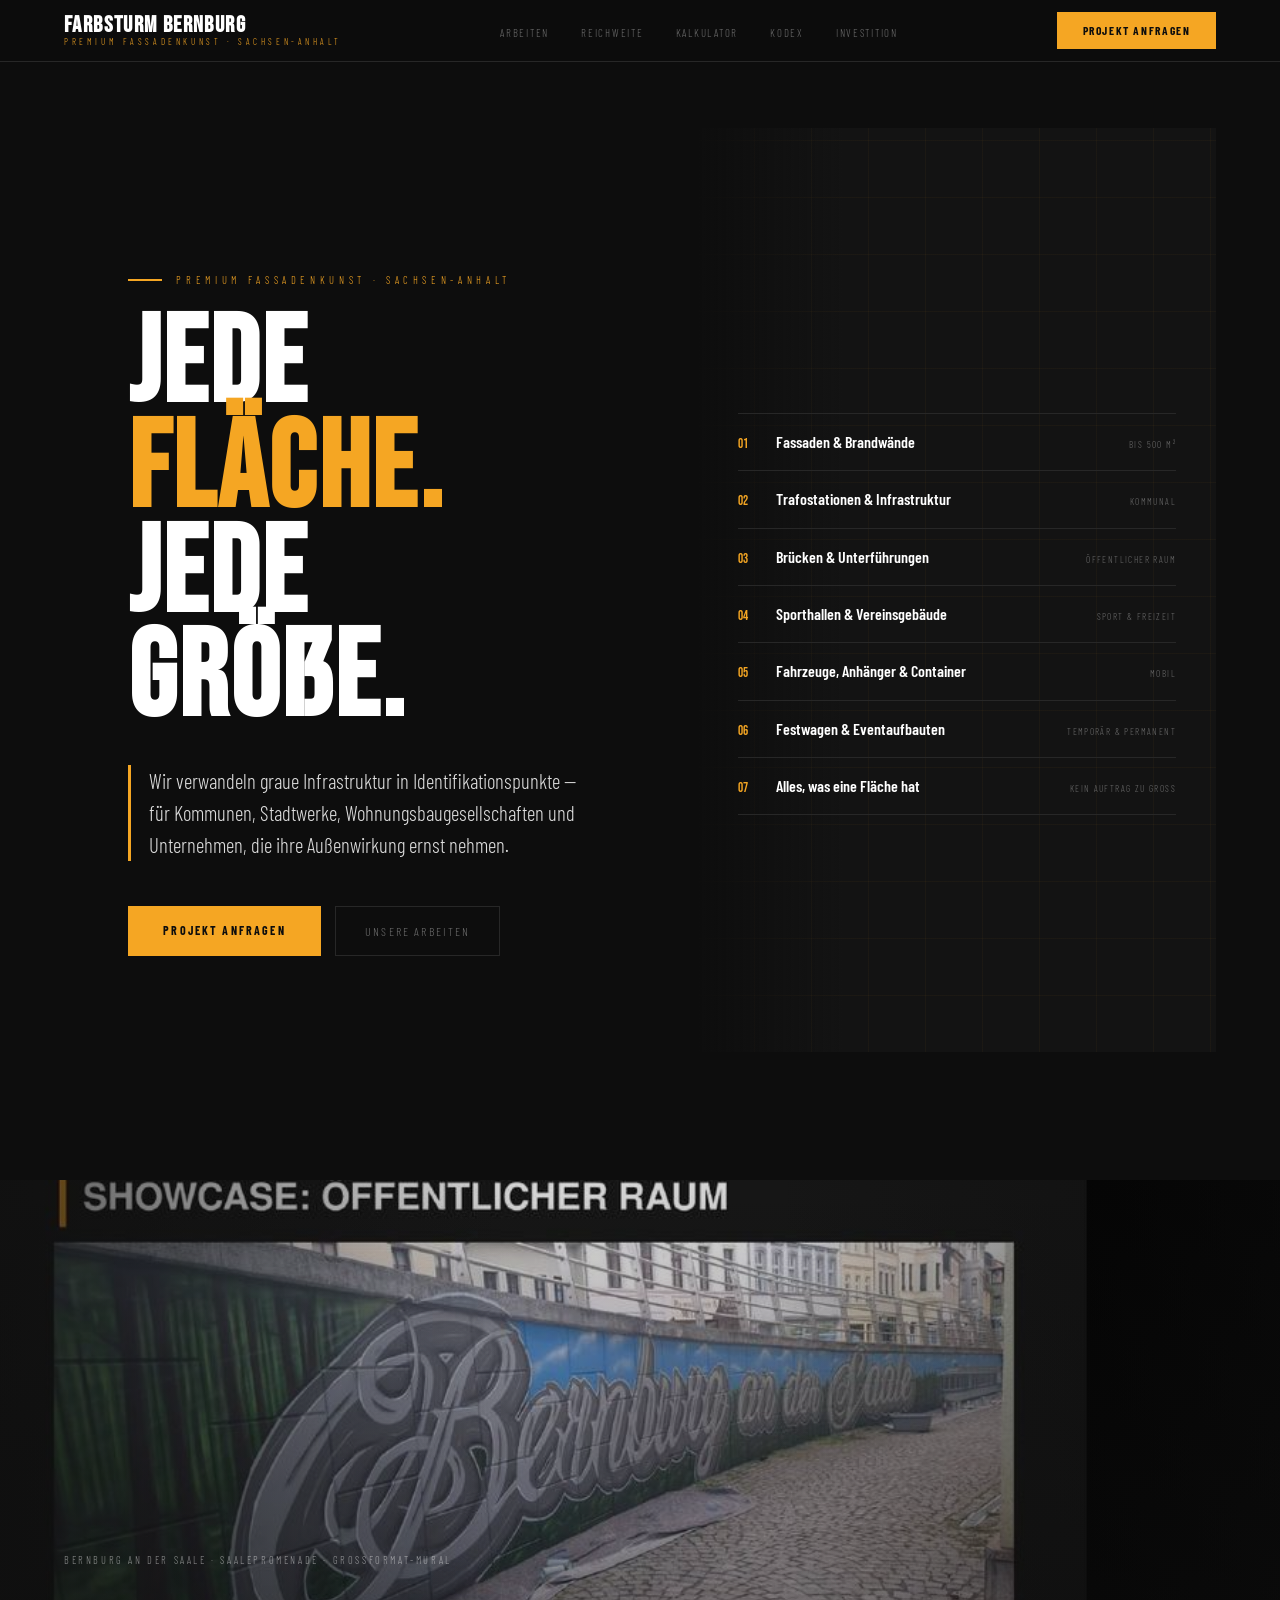
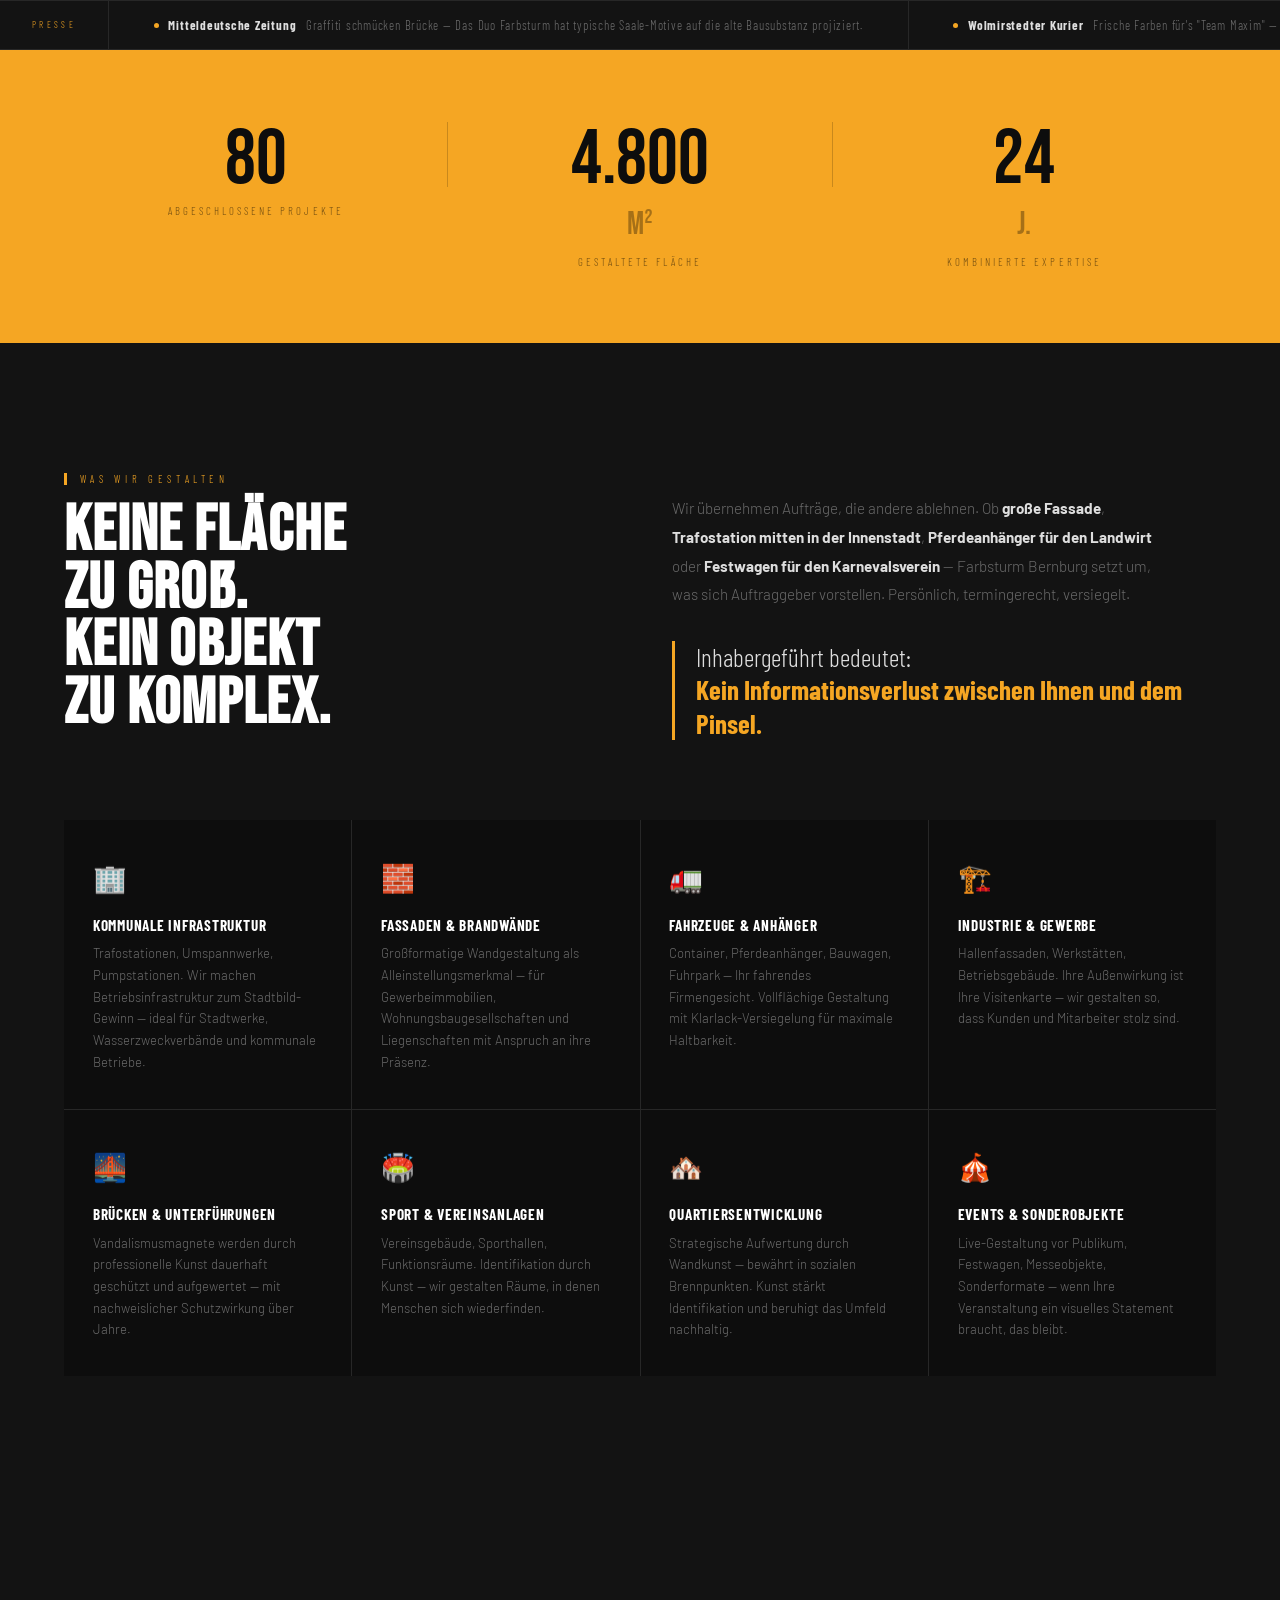
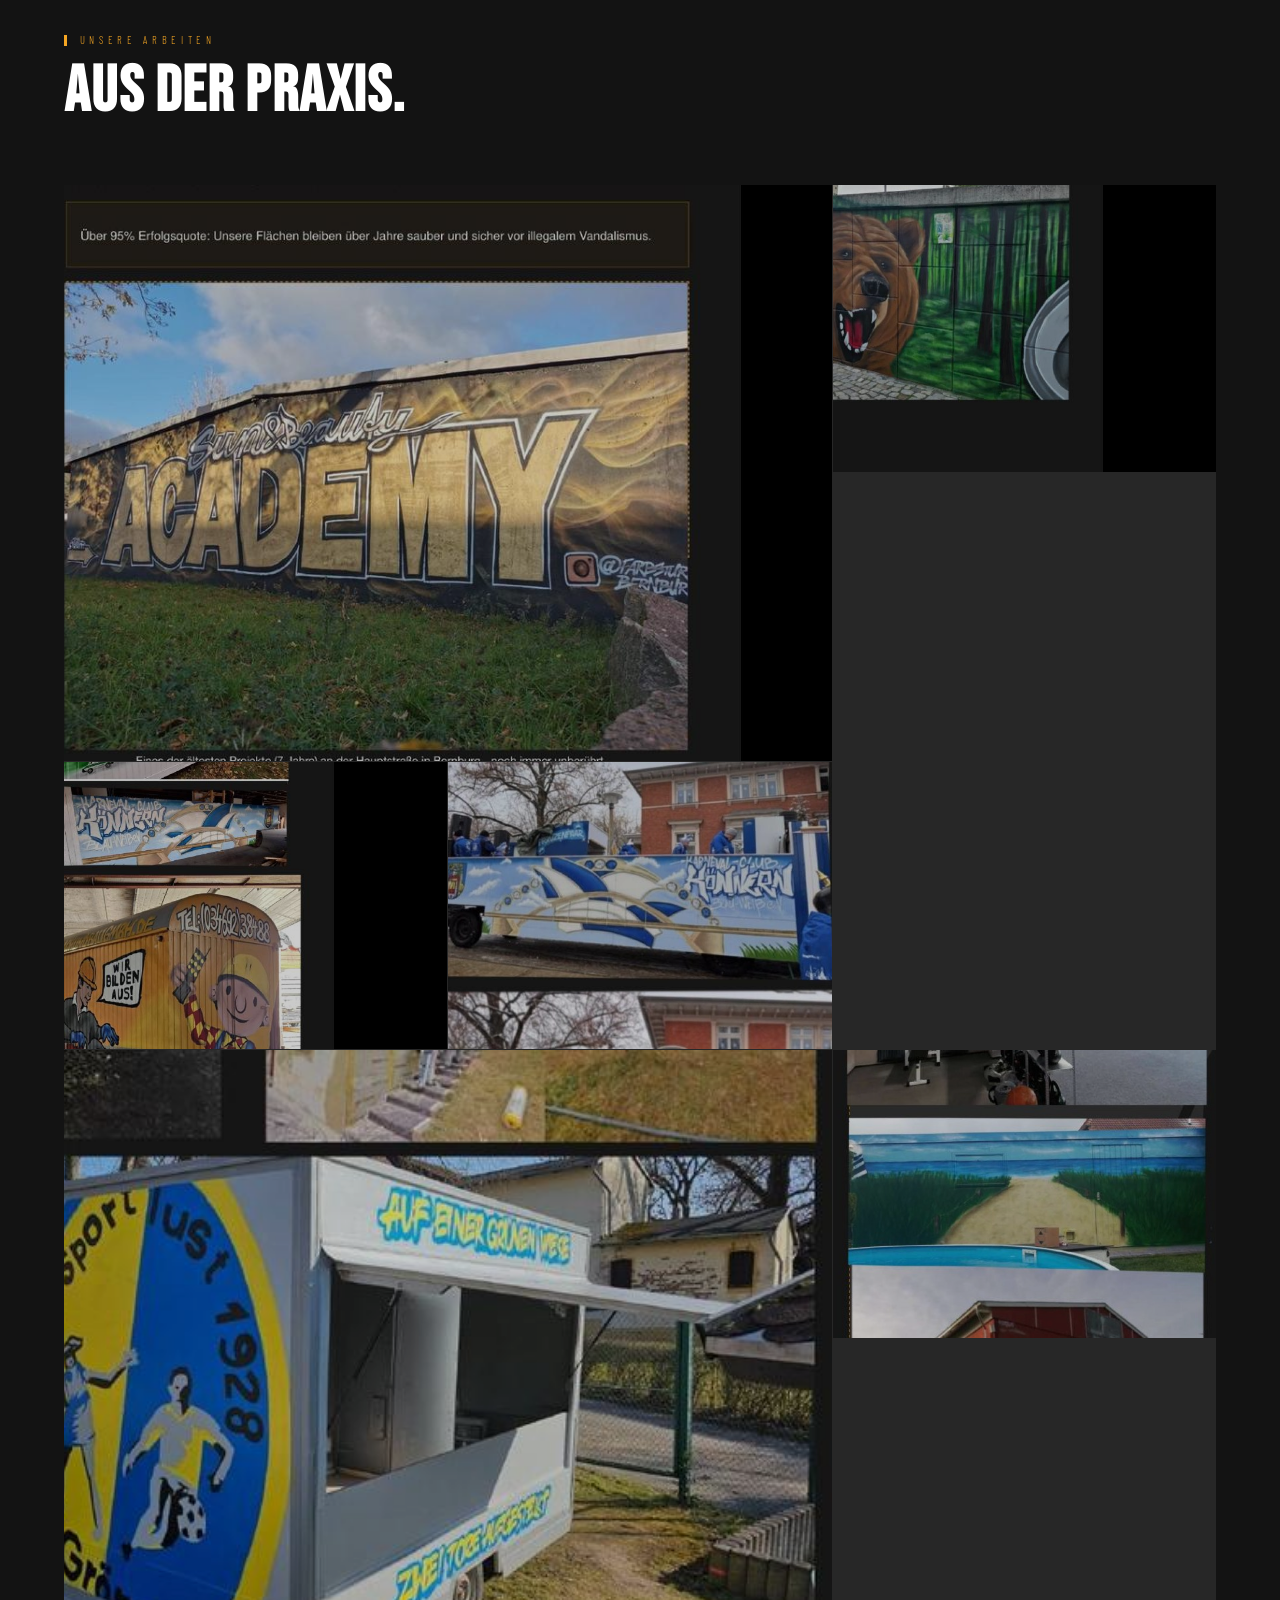
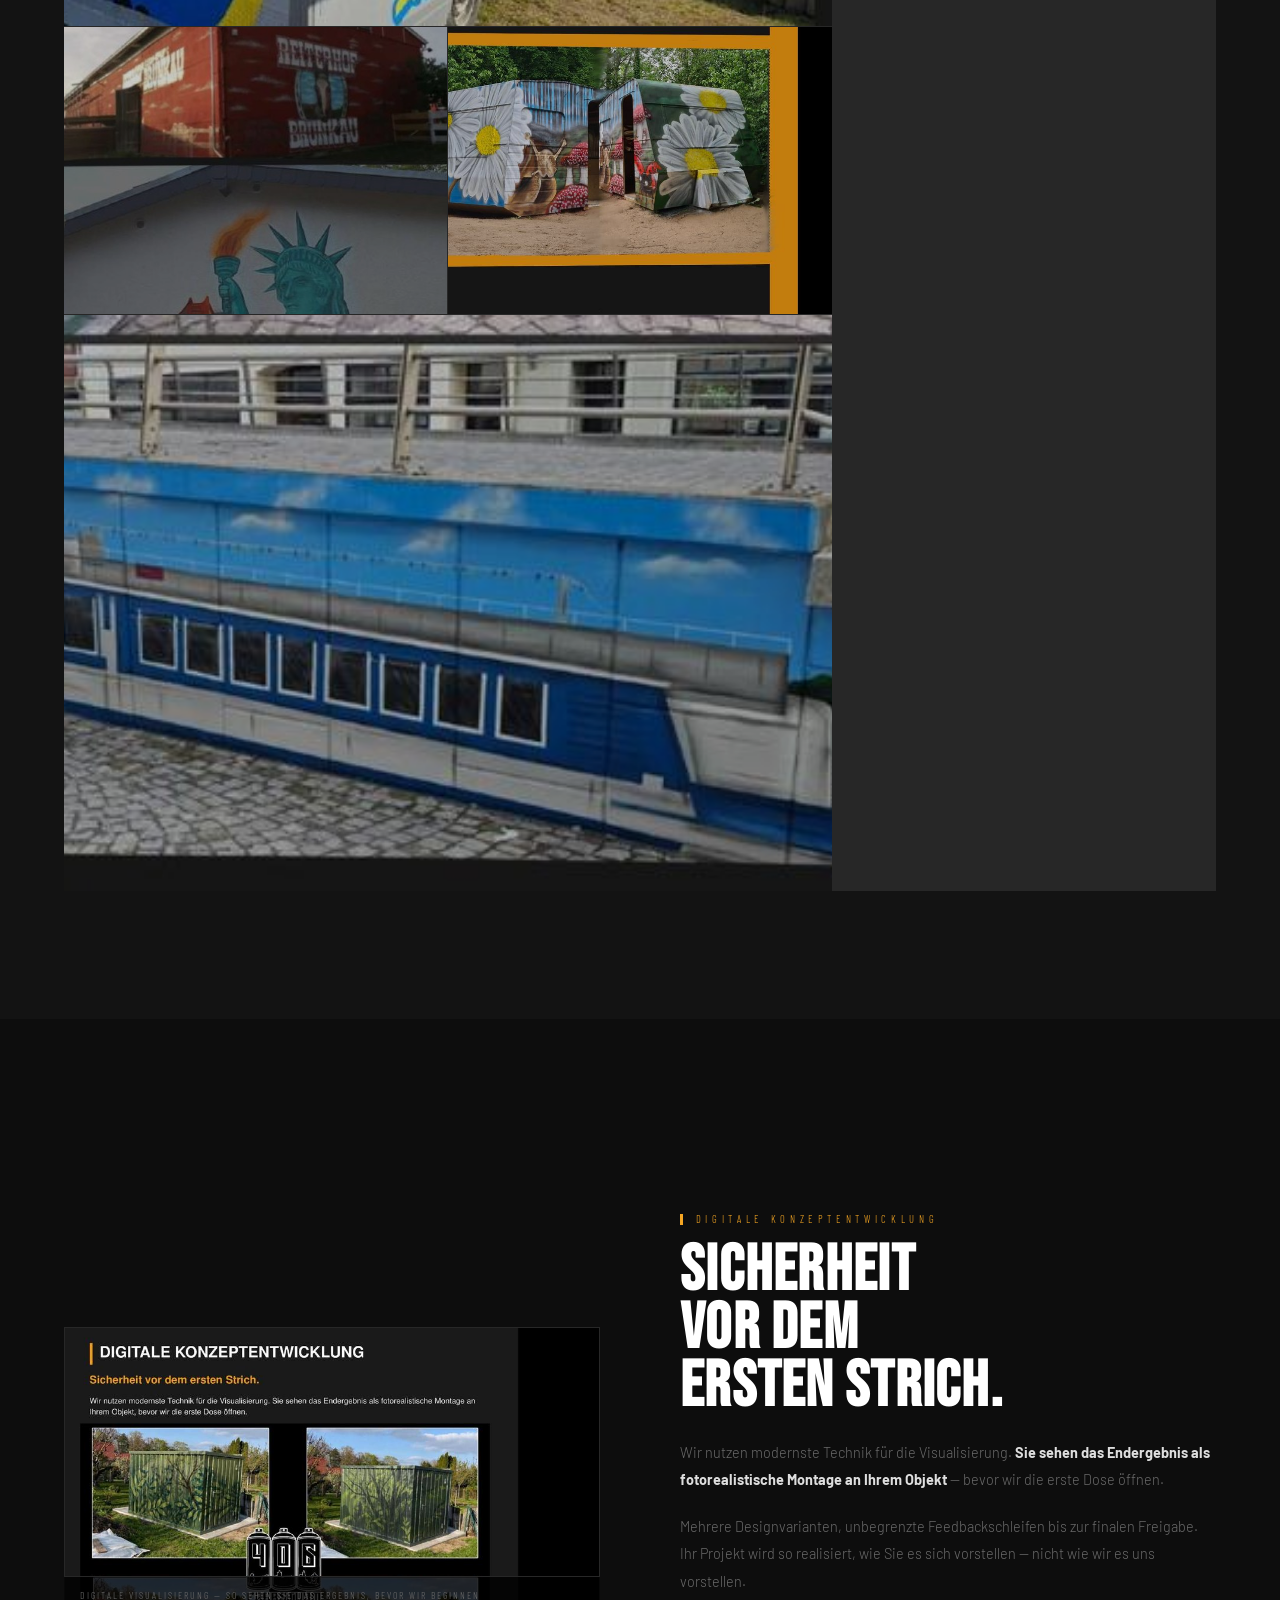
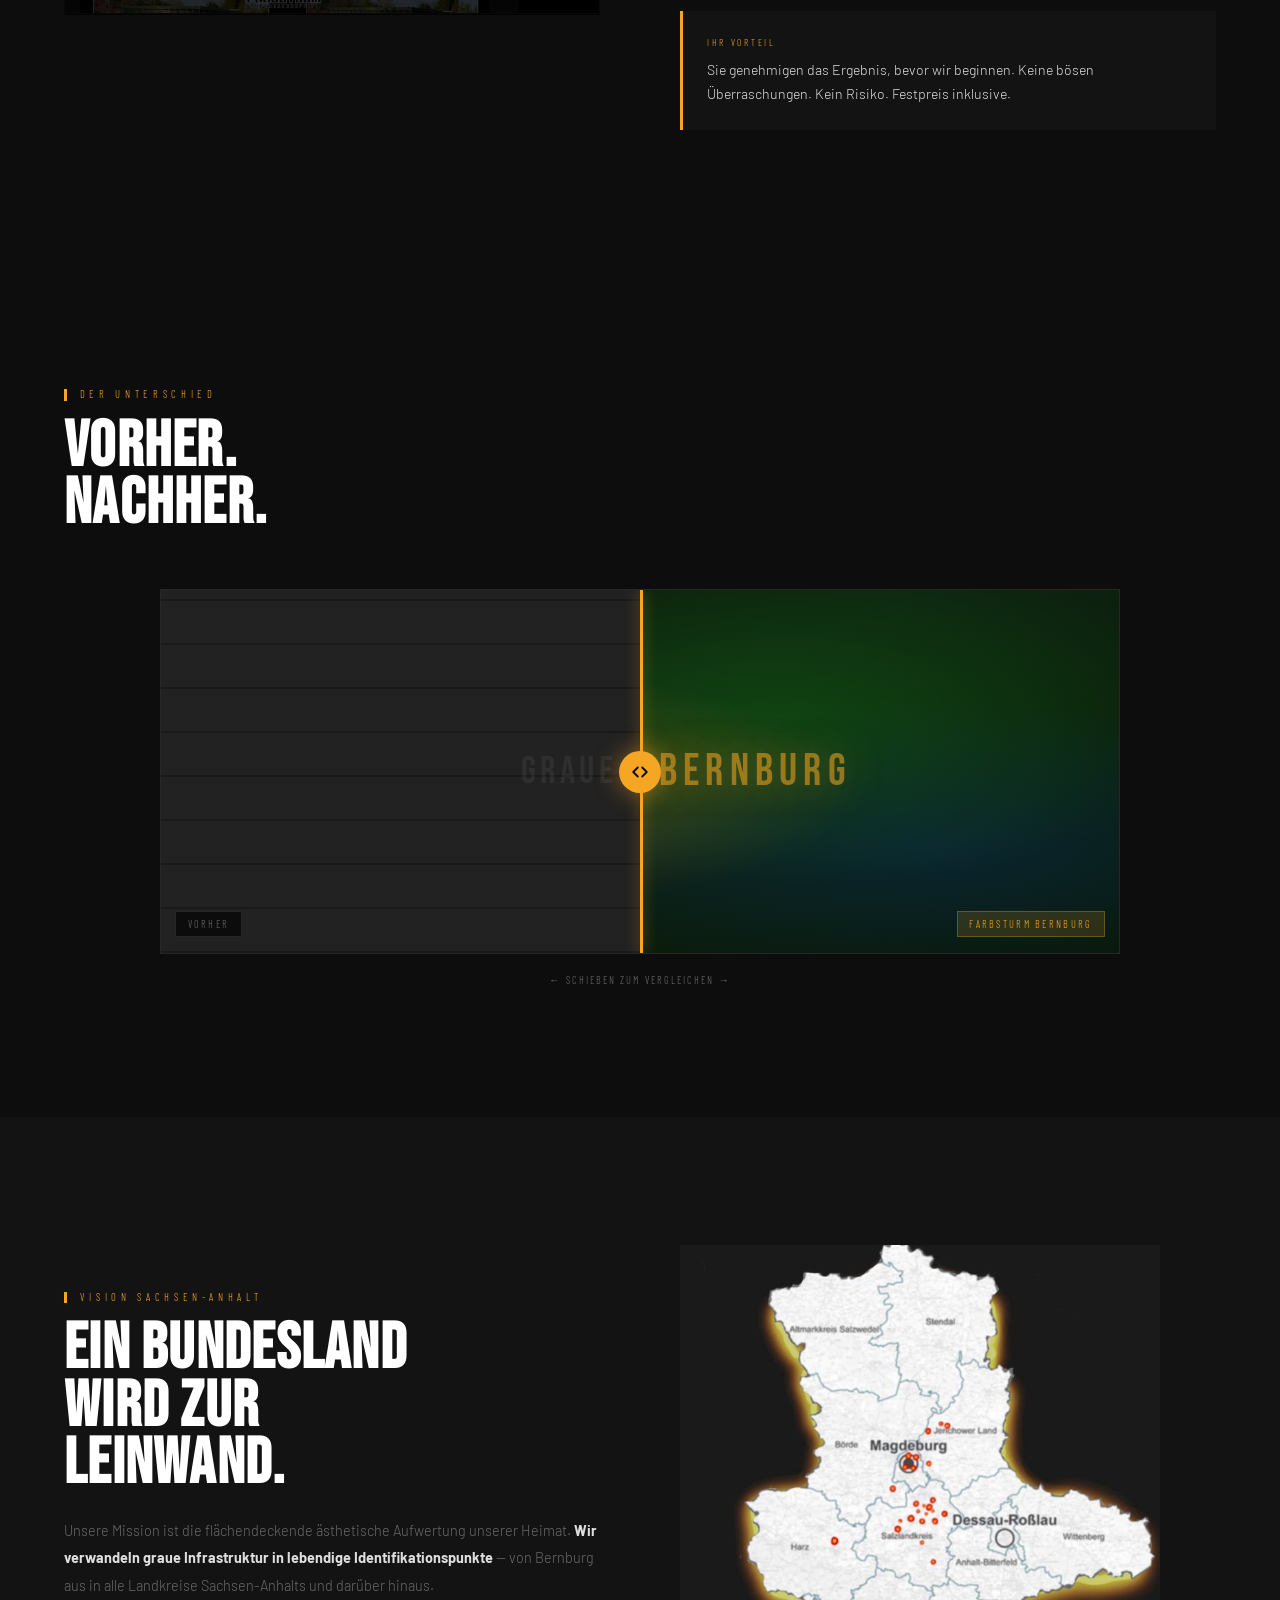
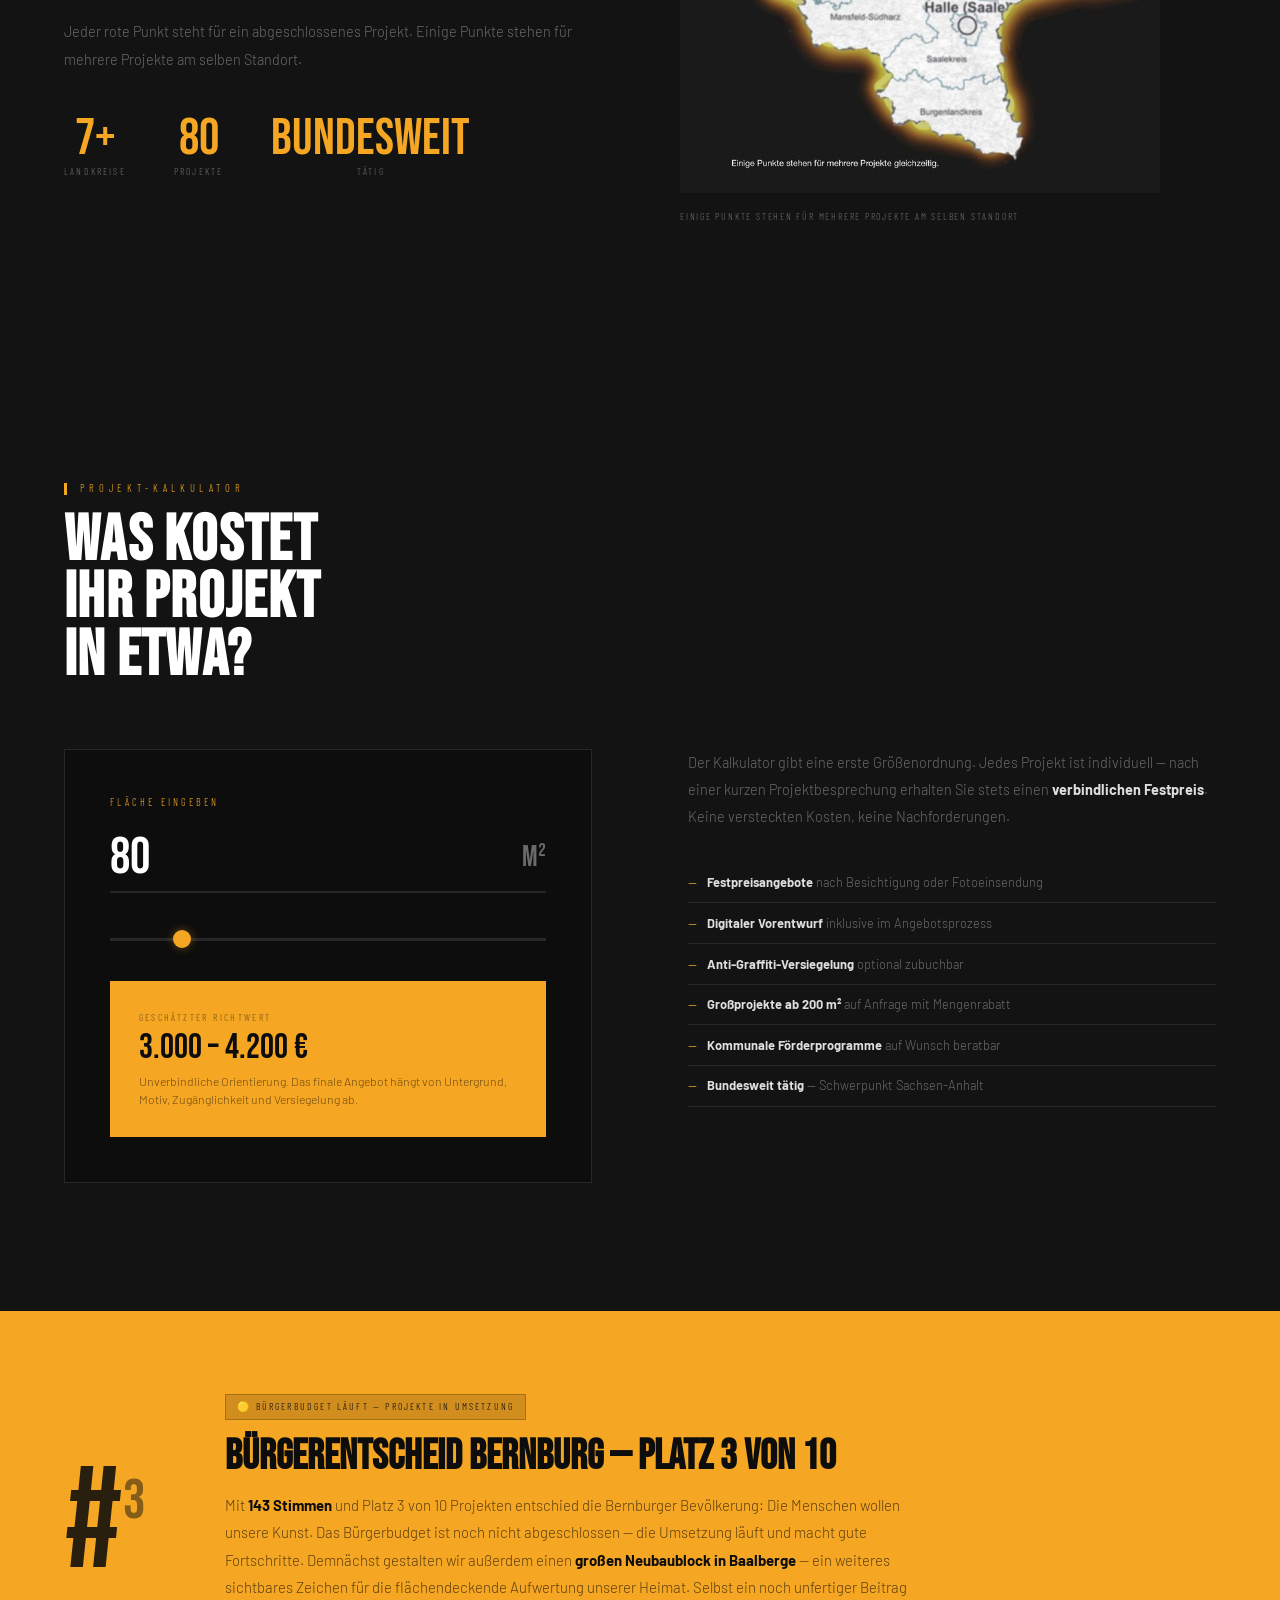
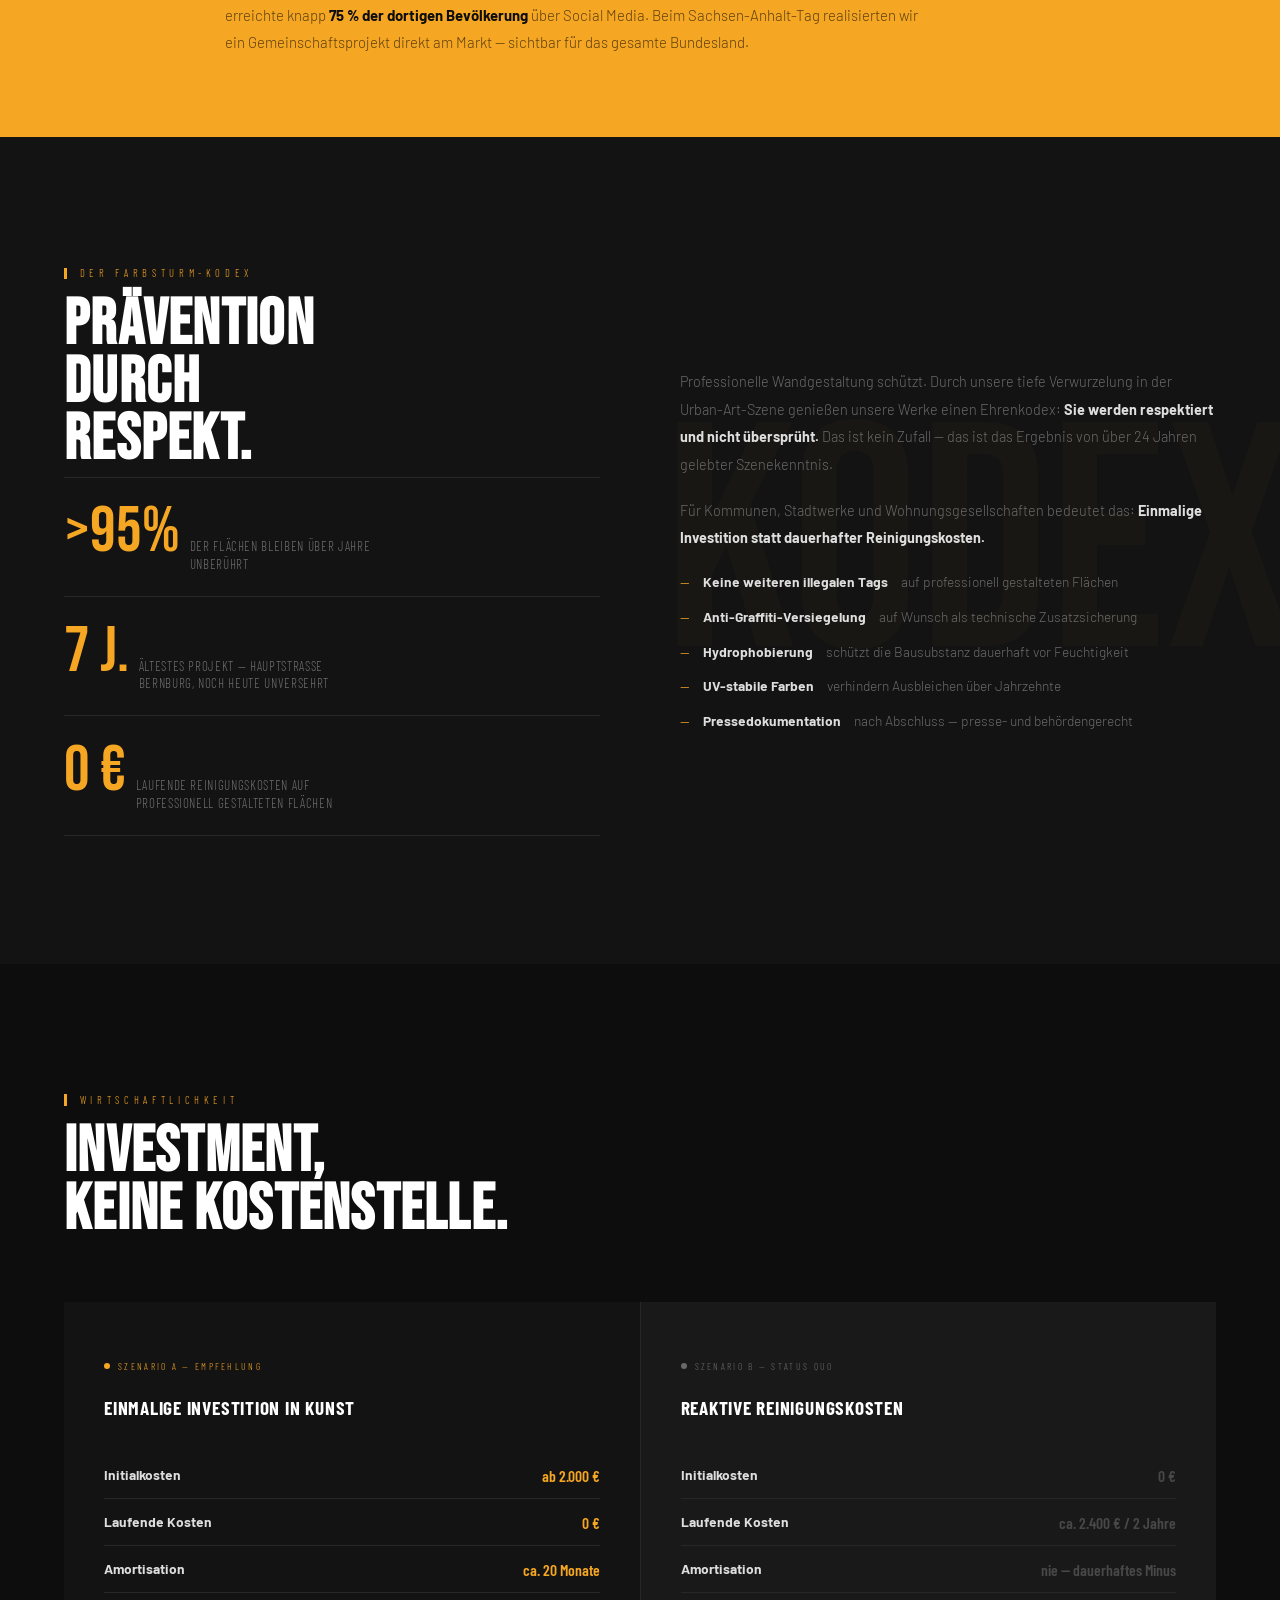
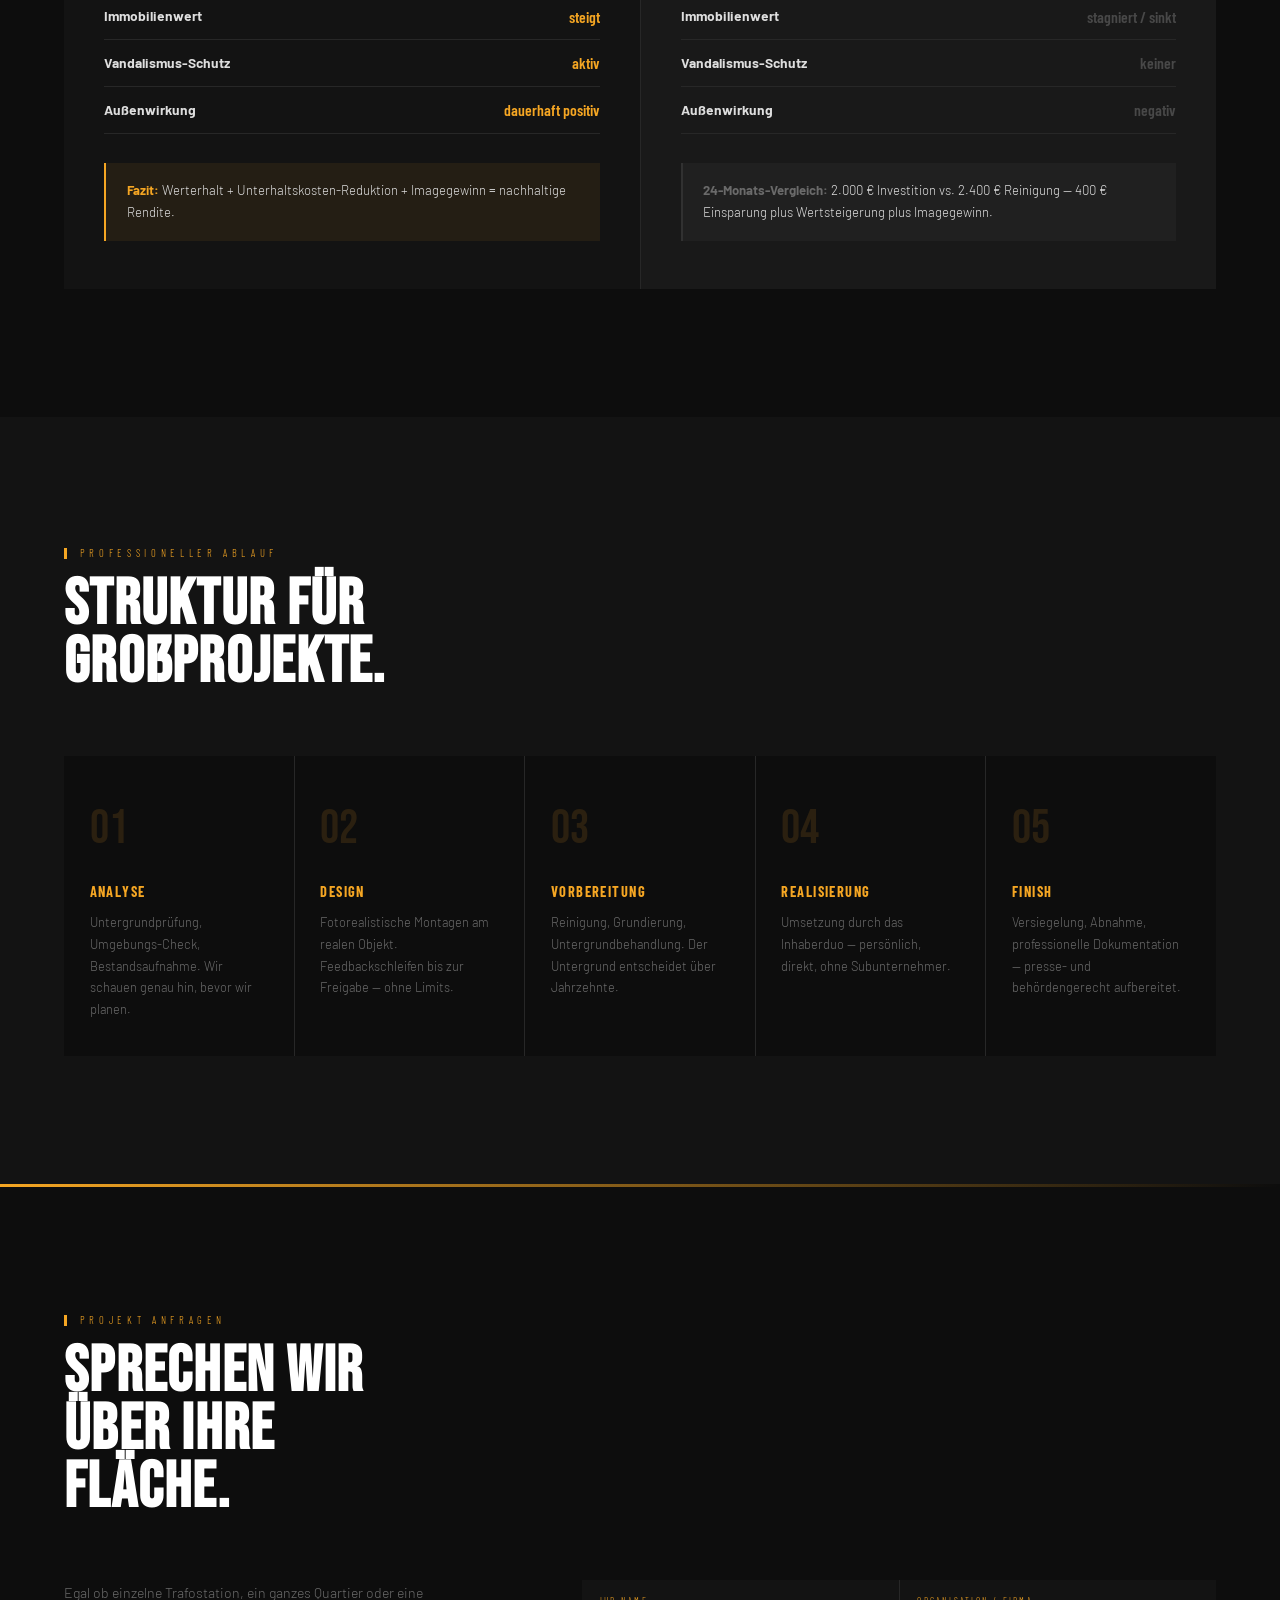
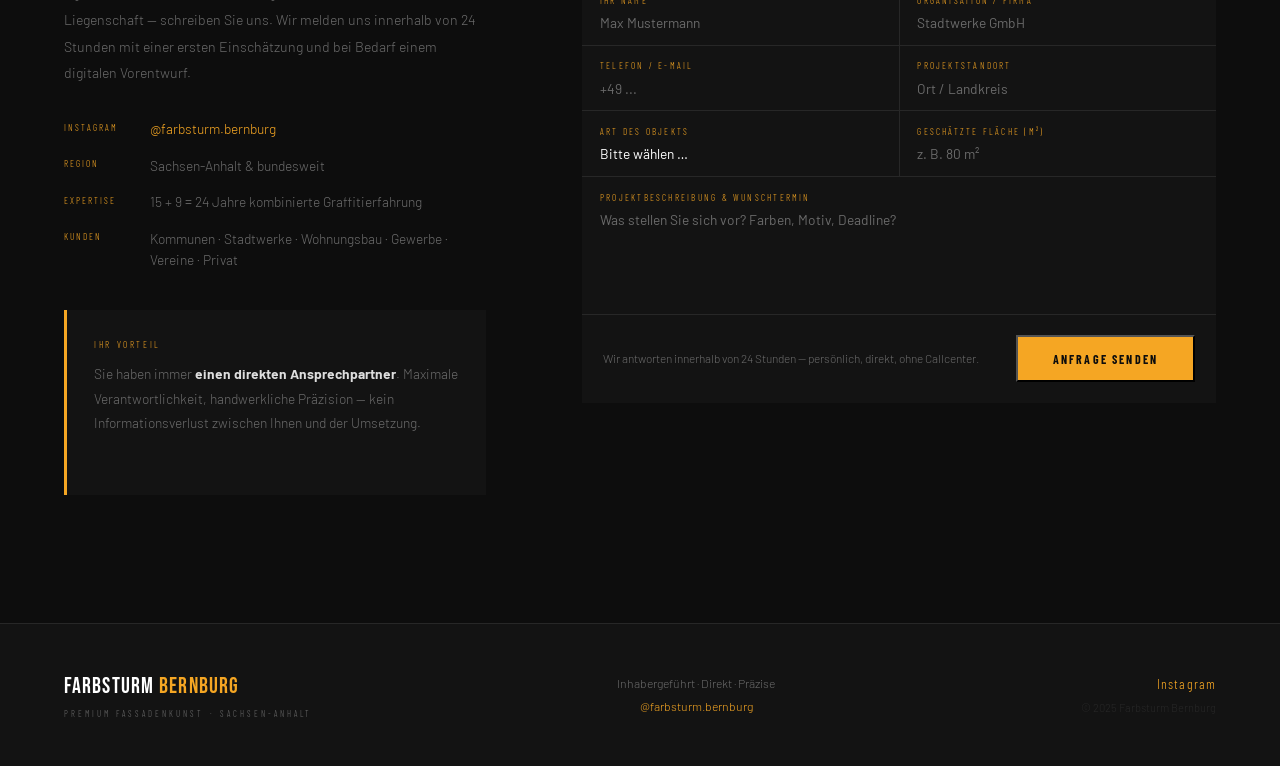
==== index.html @ 940337c7 "name changed to index" ====
<!DOCTYPE html>
<html lang="de">

<head>
    <meta charset="UTF-8">
    <meta name="viewport" content="width=device-width, initial-scale=1.0">
    <title>Farbsturm Bernburg – Premium Fassadenkunst Sachsen-Anhalt</title>
    <link href="https://fonts.googleapis.com/css2?family=Bebas+Neue&family=Barlow+Condensed:wght@300;400;600;700&family=Barlow:wght@300;400;500&display=swap" rel="stylesheet">
    <style>
         :root {
            --gold: #F5A623;
            --black: #0d0d0d;
            --s1: #131313;
            --s2: #191919;
            --s3: #202020;
            --border: #272727;
            --text: #dedede;
            --muted: #6a6a6a;
            --w: #fff
        }
        
        *,
        *::before,
        *::after {
            box-sizing: border-box;
            margin: 0;
            padding: 0
        }
        
        html {
            scroll-behavior: smooth
        }
        
        body {
            background: var(--black);
            color: var(--text);
            font-family: 'Barlow', sans-serif;
            font-weight: 300;
            line-height: 1.6;
            overflow-x: hidden
        }
        
         ::-webkit-scrollbar {
            width: 3px
        }
        
         ::-webkit-scrollbar-track {
            background: var(--black)
        }
        
         ::-webkit-scrollbar-thumb {
            background: var(--gold)
        }
        
        nav {
            position: fixed;
            top: 0;
            left: 0;
            right: 0;
            z-index: 500;
            height: 62px;
            display: flex;
            align-items: center;
            justify-content: space-between;
            padding: 0 4rem;
            background: rgba(13, 13, 13, .96);
            backdrop-filter: blur(20px);
            border-bottom: 1px solid var(--border)
        }
        
        .nb {
            display: flex;
            flex-direction: column;
            line-height: 1
        }
        
        .nb b {
            font-family: 'Bebas Neue', sans-serif;
            font-size: 1.45rem;
            letter-spacing: .06em;
            color: var(--w)
        }
        
        .nb small {
            font-family: 'Barlow Condensed', sans-serif;
            font-size: .56rem;
            letter-spacing: .4em;
            text-transform: uppercase;
            color: var(--gold)
        }
        
        .nl {
            display: flex;
            gap: 2rem;
            list-style: none
        }
        
        .nl a {
            font-family: 'Barlow Condensed', sans-serif;
            font-size: .68rem;
            letter-spacing: .16em;
            text-transform: uppercase;
            color: var(--muted);
            text-decoration: none;
            transition: color .2s
        }
        
        .nl a:hover {
            color: var(--gold)
        }
        
        .ncta {
            font-family: 'Barlow Condensed', sans-serif;
            font-size: .72rem;
            letter-spacing: .14em;
            text-transform: uppercase;
            font-weight: 700;
            background: var(--gold);
            color: var(--black);
            padding: .55rem 1.6rem;
            text-decoration: none;
            transition: background .2s
        }
        
        .ncta:hover {
            background: #fff
        }
        
        #hero {
            min-height: 100vh;
            display: grid;
            grid-template-columns: 55% 45%;
            position: relative;
            overflow: hidden
        }
        
        .hl {
            display: flex;
            flex-direction: column;
            justify-content: center;
            padding: 9rem 4rem 6rem;
            position: relative;
            z-index: 2
        }
        
        .eye {
            font-family: 'Barlow Condensed', sans-serif;
            font-size: .66rem;
            letter-spacing: .44em;
            text-transform: uppercase;
            color: var(--gold);
            display: flex;
            align-items: center;
            gap: .9rem;
            margin-bottom: 1.6rem
        }
        
        .eye::before {
            content: '';
            width: 34px;
            height: 2px;
            background: var(--gold);
            flex-shrink: 0
        }
        
        h1 {
            font-family: 'Bebas Neue', sans-serif;
            font-size: clamp(5rem, 9.5vw, 11rem);
            line-height: .86;
            letter-spacing: .02em;
            color: var(--w);
            margin-bottom: 2rem
        }
        
        h1 em {
            color: var(--gold);
            font-style: normal
        }
        
        .hsub {
            font-family: 'Barlow Condensed', sans-serif;
            font-size: clamp(.95rem, 1.7vw, 1.3rem);
            font-weight: 300;
            color: var(--text);
            max-width: 450px;
            margin-bottom: 2.8rem;
            border-left: 3px solid var(--gold);
            padding-left: 1.1rem;
            line-height: 1.55
        }
        
        .hbtns {
            display: flex;
            gap: .9rem;
            flex-wrap: wrap
        }
        
        .bp {
            font-family: 'Barlow Condensed', sans-serif;
            font-size: .75rem;
            letter-spacing: .18em;
            text-transform: uppercase;
            font-weight: 700;
            background: var(--gold);
            color: var(--black);
            padding: .9rem 2.2rem;
            text-decoration: none;
            display: inline-block;
            transition: background .2s, transform .15s
        }
        
        .bp:hover {
            background: #fff;
            transform: translateY(-2px)
        }
        
        .bg {
            font-family: 'Barlow Condensed', sans-serif;
            font-size: .75rem;
            letter-spacing: .18em;
            text-transform: uppercase;
            background: transparent;
            color: var(--muted);
            border: 1px solid var(--border);
            padding: .9rem 1.8rem;
            text-decoration: none;
            display: inline-block;
            transition: border-color .2s, color .2s
        }
        
        .bg:hover {
            border-color: var(--gold);
            color: var(--gold)
        }
        
        .hr2 {
            position: relative;
            overflow: hidden;
            background: var(--s1)
        }
        
        .hgrid {
            position: absolute;
            inset: 0;
            background: linear-gradient(90deg, rgba(13, 13, 13, .95) 0%, transparent 28%), repeating-linear-gradient(0deg, transparent, transparent 56px, rgba(245, 166, 35, .04) 56px, rgba(245, 166, 35, .04) 57px), repeating-linear-gradient(90deg, transparent, transparent 56px, rgba(245, 166, 35, .04) 56px, rgba(245, 166, 35, .04) 57px)
        }
        
        .slist {
            position: absolute;
            inset: 0;
            display: flex;
            flex-direction: column;
            justify-content: center;
            padding: 7rem 2.5rem 4rem
        }
        
        .si {
            display: flex;
            align-items: baseline;
            gap: .9rem;
            padding: .95rem 0;
            border-bottom: 1px solid var(--border);
            opacity: 0;
            transform: translateX(30px);
            transition: opacity .55s, transform .55s
        }
        
        .si:first-child {
            border-top: 1px solid var(--border)
        }
        
        .si.vis {
            opacity: 1;
            transform: translateX(0)
        }
        
        .sin {
            font-family: 'Bebas Neue', sans-serif;
            font-size: .82rem;
            color: var(--gold);
            min-width: 24px
        }
        
        .sname {
            font-family: 'Barlow Condensed', sans-serif;
            font-size: 1rem;
            font-weight: 600;
            color: var(--w);
            flex: 1
        }
        
        .stag {
            font-family: 'Barlow Condensed', sans-serif;
            font-size: .58rem;
            letter-spacing: .15em;
            text-transform: uppercase;
            color: var(--muted)
        }
        
        #press {
            background: var(--s1);
            border-top: 1px solid var(--border);
            border-bottom: 1px solid var(--border);
            overflow: hidden;
            height: 50px;
            display: flex;
            align-items: center
        }
        
        .plabel {
            font-family: 'Barlow Condensed', sans-serif;
            font-size: .58rem;
            letter-spacing: .36em;
            text-transform: uppercase;
            color: var(--gold);
            padding: 0 2rem;
            white-space: nowrap;
            border-right: 1px solid var(--border);
            height: 100%;
            display: flex;
            align-items: center;
            flex-shrink: 0
        }
        
        .twrap {
            overflow: hidden;
            flex: 1;
            height: 100%;
            display: flex;
            align-items: center
        }
        
        .tinner {
            display: flex;
            animation: tick 32s linear infinite;
            white-space: nowrap
        }
        
        .tinner:hover {
            animation-play-state: paused
        }
        
        @keyframes tick {
            0% {
                transform: translateX(0)
            }
            100% {
                transform: translateX(-50%)
            }
        }
        
        .titem {
            font-family: 'Barlow Condensed', sans-serif;
            font-size: .8rem;
            letter-spacing: .06em;
            color: var(--muted);
            padding: 0 2.8rem;
            border-right: 1px solid var(--border);
            height: 50px;
            display: flex;
            align-items: center;
            gap: .6rem;
            white-space: nowrap;
            flex-shrink: 0
        }
        
        .titem strong {
            color: var(--text)
        }
        
        .tdot {
            width: 5px;
            height: 5px;
            border-radius: 50%;
            background: var(--gold);
            flex-shrink: 0
        }
        
        #counter {
            background: var(--gold);
            padding: 4.5rem 4rem;
            display: grid;
            grid-template-columns: 1fr 1px 1fr 1px 1fr
        }
        
        .cdiv {
            background: rgba(0, 0, 0, .18);
            height: 65px
        }
        
        .cblock {
            text-align: center;
            padding: 0 2rem
        }
        
        .cn {
            font-family: 'Bebas Neue', sans-serif;
            font-size: clamp(3.5rem, 6vw, 6.5rem);
            line-height: 1;
            color: var(--black);
            display: block
        }
        
        .cs {
            font-family: 'Bebas Neue', sans-serif;
            font-size: clamp(1.8rem, 2.5vw, 2.5rem);
            color: rgba(0, 0, 0, .32)
        }
        
        .cl {
            font-family: 'Barlow Condensed', sans-serif;
            font-size: .68rem;
            letter-spacing: .28em;
            text-transform: uppercase;
            color: rgba(0, 0, 0, .52);
            margin-top: .2rem
        }
        
        section {
            padding: 8rem 4rem
        }
        
        .seye {
            font-family: 'Barlow Condensed', sans-serif;
            font-size: .66rem;
            letter-spacing: .44em;
            text-transform: uppercase;
            color: var(--gold);
            display: flex;
            align-items: center;
            gap: .8rem;
            margin-bottom: .9rem
        }
        
        .seye::before {
            content: '';
            width: 3px;
            height: 1.1em;
            background: var(--gold);
            flex-shrink: 0
        }
        
        h2.st {
            font-family: 'Bebas Neue', sans-serif;
            font-size: clamp(2.8rem, 5vw, 5.5rem);
            line-height: .9;
            color: var(--w);
            letter-spacing: .02em;
            margin-bottom: .5rem
        }
        /* HERO IMAGE STRIP */
        
        #heroimg {
            background: var(--black);
            padding: 0;
            overflow: hidden;
            position: relative
        }
        
        .heroimg-wrap {
            width: 100%;
            height: 420px;
            position: relative;
            overflow: hidden
        }
        
        .heroimg-wrap img {
            width: 100%;
            height: 100%;
            object-fit: cover;
            object-position: center 40%;
            filter: brightness(.85)
        }
        
        .heroimg-overlay {
            position: absolute;
            inset: 0;
            background: linear-gradient(90deg, rgba(13, 13, 13, .6) 0%, transparent 40%, transparent 60%, rgba(13, 13, 13, .6) 100%), linear-gradient(0deg, rgba(13, 13, 13, .4) 0%, transparent 100%)
        }
        
        .heroimg-caption {
            position: absolute;
            bottom: 2rem;
            left: 4rem;
            font-family: 'Barlow Condensed', sans-serif;
            font-size: .65rem;
            letter-spacing: .25em;
            text-transform: uppercase;
            color: rgba(255, 255, 255, .5)
        }
        /* VIELFALT */
        
        #vielfalt {
            background: var(--s1)
        }
        
        .vh {
            display: grid;
            grid-template-columns: 1fr 1fr;
            gap: 4rem;
            margin-bottom: 5rem;
            align-items: end
        }
        
        .vintro {
            font-size: .95rem;
            color: var(--muted);
            line-height: 1.9;
            max-width: 500px
        }
        
        .vintro strong {
            color: var(--text)
        }
        
        .vstmt {
            font-family: 'Barlow Condensed', sans-serif;
            font-size: clamp(1.2rem, 2vw, 1.9rem);
            font-weight: 300;
            line-height: 1.25;
            color: var(--text);
            border-left: 3px solid var(--gold);
            padding-left: 1.3rem
        }
        
        .vstmt b {
            color: var(--gold);
            font-weight: 700;
            display: block;
            font-size: 1.05em
        }
        
        .sgrid {
            display: grid;
            grid-template-columns: repeat(4, 1fr);
            gap: 1px;
            background: var(--border)
        }
        
        .sc {
            background: var(--black);
            padding: 2.2rem 1.8rem;
            position: relative;
            overflow: hidden;
            transition: background .3s;
            cursor: default
        }
        
        .sc::after {
            content: '';
            position: absolute;
            bottom: 0;
            left: 0;
            width: 0;
            height: 2px;
            background: var(--gold);
            transition: width .4s ease
        }
        
        .sc:hover {
            background: var(--s2)
        }
        
        .sc:hover::after {
            width: 100%
        }
        
        .sci {
            font-size: 1.7rem;
            margin-bottom: .85rem;
            display: block
        }
        
        .sct {
            font-family: 'Barlow Condensed', sans-serif;
            font-size: .95rem;
            font-weight: 700;
            letter-spacing: .05em;
            text-transform: uppercase;
            color: var(--w);
            margin-bottom: .4rem
        }
        
        .scd {
            font-size: .82rem;
            color: var(--muted);
            line-height: 1.65
        }
        /* BEFORE/AFTER */
        
        #ba {
            background: var(--black);
            padding: 8rem 4rem
        }
        
        .bawrap {
            position: relative;
            width: 100%;
            max-width: 960px;
            margin: 0 auto;
            aspect-ratio: 21/8;
            overflow: hidden;
            cursor: ew-resize;
            user-select: none;
            border: 1px solid var(--border)
        }
        
        .ba-after,
        .ba-before {
            position: absolute;
            inset: 0
        }
        
        .ba-after {
            background: linear-gradient(160deg, #0a1a08 0%, #0d2210 40%, #081808 100%)
        }
        
        .ba-after::before {
            content: '';
            position: absolute;
            inset: 0;
            background: radial-gradient(ellipse at 25% 55%, rgba(245, 166, 35, .3) 0%, transparent 45%), radial-gradient(ellipse at 65% 35%, rgba(20, 110, 20, .45) 0%, transparent 50%), radial-gradient(ellipse at 80% 70%, rgba(10, 60, 140, .3) 0%, transparent 40%)
        }
        
        .ba-after::after {
            content: 'FARBSTURM BERNBURG';
            position: absolute;
            top: 50%;
            left: 50%;
            transform: translate(-50%, -50%);
            font-family: 'Bebas Neue', sans-serif;
            font-size: clamp(1.2rem, 3.5vw, 2.8rem);
            color: rgba(245, 166, 35, .55);
            letter-spacing: .14em;
            white-space: nowrap;
            text-shadow: 0 0 40px rgba(245, 166, 35, .35)
        }
        
        .ba-before {
            background: #1f1f1f
        }
        
        .ba-before::before {
            content: '';
            position: absolute;
            inset: 0;
            background: repeating-linear-gradient(0deg, #1a1a1a, #1a1a1a 2px, #222 2px, #222 44px), repeating-linear-gradient(90deg, #1a1a1a, #1a1a1a 2px, #222 2px, #222 66px)
        }
        
        .ba-before::after {
            content: 'GRAUE FASSADE';
            position: absolute;
            top: 50%;
            left: 50%;
            transform: translate(-50%, -50%);
            font-family: 'Bebas Neue', sans-serif;
            font-size: clamp(1rem, 3vw, 2.4rem);
            color: rgba(255, 255, 255, .06);
            letter-spacing: .12em;
            white-space: nowrap
        }
        
        .badiv {
            position: absolute;
            top: 0;
            bottom: 0;
            width: 3px;
            background: var(--gold);
            box-shadow: 0 0 14px rgba(245, 166, 35, .6);
            z-index: 10;
            pointer-events: none
        }
        
        .bahandle {
            position: absolute;
            top: 50%;
            transform: translate(-50%, -50%);
            width: 42px;
            height: 42px;
            border-radius: 50%;
            background: var(--gold);
            display: flex;
            align-items: center;
            justify-content: center;
            box-shadow: 0 0 24px rgba(245, 166, 35, .5);
            pointer-events: none
        }
        
        .bahandle svg {
            width: 18px;
            height: 18px;
            fill: none;
            stroke: var(--black);
            stroke-width: 2.5;
            stroke-linecap: round;
            stroke-linejoin: round
        }
        
        .balbl {
            position: absolute;
            bottom: 1rem;
            font-family: 'Barlow Condensed', sans-serif;
            font-size: .65rem;
            letter-spacing: .22em;
            text-transform: uppercase;
            padding: .25rem .7rem;
            z-index: 5
        }
        
        .balbl.l {
            left: .9rem;
            background: rgba(0, 0, 0, .65);
            color: var(--muted);
            border: 1px solid var(--border)
        }
        
        .balbl.r {
            right: .9rem;
            background: rgba(245, 166, 35, .15);
            color: var(--gold);
            border: 1px solid rgba(245, 166, 35, .3)
        }
        
        .bahint {
            text-align: center;
            margin-top: 1.1rem;
            font-family: 'Barlow Condensed', sans-serif;
            font-size: .65rem;
            letter-spacing: .2em;
            text-transform: uppercase;
            color: var(--muted)
        }
        /* SHOWCASE GALLERY */
        
        #showcase {
            background: var(--s1);
            padding: 8rem 4rem
        }
        
        .show-grid {
            display: grid;
            grid-template-columns: repeat(3, 1fr);
            gap: 1px;
            background: var(--border);
            margin-top: 4rem
        }
        
        .show-card {
            position: relative;
            overflow: hidden;
            aspect-ratio: 4/3;
            cursor: default;
            background: var(--black)
        }
        
        .show-card img {
            width: 100%;
            height: 100%;
            object-fit: cover;
            transition: transform .5s ease, filter .5s ease;
            filter: brightness(.8)
        }
        
        .show-card:hover img {
            transform: scale(1.04);
            filter: brightness(1)
        }
        
        .show-card-info {
            position: absolute;
            bottom: 0;
            left: 0;
            right: 0;
            padding: 1.5rem 1.2rem .9rem;
            background: linear-gradient(0deg, rgba(0, 0, 0, .9) 0%, transparent 100%);
            transform: translateY(30%);
            transition: transform .35s ease;
            opacity: 0
        }
        
        .show-card:hover .show-card-info {
            transform: translateY(0);
            opacity: 1
        }
        
        .sci-type {
            font-family: 'Barlow Condensed', sans-serif;
            font-size: .58rem;
            letter-spacing: .26em;
            text-transform: uppercase;
            color: var(--gold);
            margin-bottom: .3rem
        }
        
        .sci-name {
            font-family: 'Barlow Condensed', sans-serif;
            font-size: 1rem;
            font-weight: 700;
            color: var(--w);
            text-transform: uppercase
        }
        
        .show-card.wide {
            grid-column: span 2
        }
        
        .show-card.wide img {
            object-position: center 30%
        }
        /* CONCEPT SECTION */
        
        #konzept {
            background: var(--black);
            padding: 8rem 4rem
        }
        
        .konz-inner {
            display: grid;
            grid-template-columns: 1fr 1fr;
            gap: 5rem;
            align-items: center;
            margin-top: 4rem
        }
        
        .konz-img {
            position: relative
        }
        
        .konz-img img {
            width: 100%;
            display: block;
            border: 1px solid var(--border)
        }
        
        .konz-img-label {
            position: absolute;
            bottom: -1px;
            left: 0;
            right: 0;
            padding: .7rem 1rem;
            background: rgba(0, 0, 0, .8);
            border-top: 1px solid var(--border);
            font-family: 'Barlow Condensed', sans-serif;
            font-size: .62rem;
            letter-spacing: .2em;
            text-transform: uppercase;
            color: var(--muted)
        }
        
        .konz-text p {
            font-size: .9rem;
            color: var(--muted);
            line-height: 1.9;
            margin-bottom: 1.4rem
        }
        
        .konz-text strong {
            color: var(--text)
        }
        
        .konz-highlight {
            padding: 1.5rem;
            background: var(--s1);
            border-left: 3px solid var(--gold);
            margin-top: 1rem
        }
        
        .kh-label {
            font-family: 'Barlow Condensed', sans-serif;
            font-size: .6rem;
            letter-spacing: .28em;
            text-transform: uppercase;
            color: var(--gold);
            margin-bottom: .5rem
        }
        
        .kh-text {
            font-size: .88rem;
            color: var(--text);
            line-height: 1.7
        }
        /* MAP */
        
        #map {
            background: var(--s1);
            padding: 8rem 4rem
        }
        
        .mapinner {
            display: grid;
            grid-template-columns: 1fr 1fr;
            gap: 5rem;
            align-items: center
        }
        
        .mapimg {
            position: relative
        }
        
        .mapimg img {
            width: 100%;
            max-width: 480px;
            display: block
        }
        
        .mapimg-note {
            margin-top: 1rem;
            font-family: 'Barlow Condensed', sans-serif;
            font-size: .62rem;
            letter-spacing: .18em;
            text-transform: uppercase;
            color: var(--muted)
        }
        
        .mapstat {
            display: flex;
            gap: 3rem;
            margin-top: 2.5rem
        }
        
        .ms {
            text-align: center
        }
        
        .msn {
            font-family: 'Bebas Neue', sans-serif;
            font-size: 3.2rem;
            color: var(--gold);
            line-height: 1;
            display: block
        }
        
        .msl {
            font-family: 'Barlow Condensed', sans-serif;
            font-size: .62rem;
            letter-spacing: .22em;
            text-transform: uppercase;
            color: var(--muted)
        }
        /* PROJEKTE */
        
        #projekte {
            background: var(--black);
            padding: 8rem 4rem
        }
        
        .pgrid {
            display: grid;
            grid-template-columns: repeat(3, 1fr);
            gap: 1px;
            background: var(--border);
            margin-top: 4rem
        }
        
        .pc {
            background: var(--s1);
            padding: 2.4rem 2rem;
            position: relative;
            overflow: hidden;
            transition: background .3s
        }
        
        .pc:hover {
            background: var(--s2)
        }
        
        .pc::before {
            content: '';
            position: absolute;
            top: 0;
            left: 0;
            right: 0;
            height: 2px;
            background: var(--gold);
            transform: scaleX(0);
            transform-origin: left;
            transition: transform .4s ease
        }
        
        .pc:hover::before {
            transform: scaleX(1)
        }
        
        .pct {
            font-family: 'Barlow Condensed', sans-serif;
            font-size: .6rem;
            letter-spacing: .26em;
            text-transform: uppercase;
            color: var(--gold);
            margin-bottom: .65rem
        }
        
        .pcn {
            font-family: 'Barlow Condensed', sans-serif;
            font-size: 1.15rem;
            font-weight: 700;
            letter-spacing: .04em;
            color: var(--w);
            margin-bottom: .35rem;
            text-transform: uppercase
        }
        
        .pcl {
            font-size: .8rem;
            color: var(--muted);
            margin-bottom: 1rem
        }
        
        .pctags {
            display: flex;
            flex-wrap: wrap;
            gap: .35rem
        }
        
        .pctag {
            font-family: 'Barlow Condensed', sans-serif;
            font-size: .58rem;
            letter-spacing: .08em;
            text-transform: uppercase;
            padding: .18rem .55rem;
            border: 1px solid var(--border);
            color: var(--muted)
        }
        /* KALKULATOR */
        
        #kalk {
            background: var(--s1);
            padding: 8rem 4rem
        }
        
        .ki {
            display: grid;
            grid-template-columns: 1fr 1fr;
            gap: 6rem;
            align-items: start;
            margin-top: 4rem
        }
        
        .kbox {
            background: var(--black);
            border: 1px solid var(--border);
            padding: 2.8rem
        }
        
        .klbl {
            font-family: 'Barlow Condensed', sans-serif;
            font-size: .65rem;
            letter-spacing: .3em;
            text-transform: uppercase;
            color: var(--gold);
            display: block;
            margin-bottom: .8rem
        }
        
        .kinwrap {
            position: relative;
            margin-bottom: 1.8rem
        }
        
        .kin {
            width: 100%;
            background: transparent;
            border: none;
            border-bottom: 2px solid var(--border);
            color: var(--w);
            font-family: 'Bebas Neue', sans-serif;
            font-size: 3.2rem;
            padding: .2rem 0;
            outline: none;
            transition: border-color .2s
        }
        
        .kin:focus {
            border-bottom-color: var(--gold)
        }
        
        .kunit {
            position: absolute;
            right: 0;
            top: 50%;
            transform: translateY(-50%);
            font-family: 'Bebas Neue', sans-serif;
            font-size: 1.8rem;
            color: var(--muted)
        }
        
        .kslider {
            width: 100%;
            -webkit-appearance: none;
            appearance: none;
            height: 3px;
            background: var(--border);
            outline: none;
            margin-bottom: 2.2rem;
            cursor: pointer
        }
        
        .kslider::-webkit-slider-thumb {
            -webkit-appearance: none;
            width: 18px;
            height: 18px;
            border-radius: 50%;
            background: var(--gold);
            box-shadow: 0 0 10px rgba(245, 166, 35, .4)
        }
        
        .kres {
            background: var(--gold);
            padding: 1.8rem;
            margin-top: .3rem
        }
        
        .krlbl {
            font-family: 'Barlow Condensed', sans-serif;
            font-size: .62rem;
            letter-spacing: .24em;
            text-transform: uppercase;
            color: rgba(0, 0, 0, .5);
            margin-bottom: .3rem
        }
        
        .krprice {
            font-family: 'Bebas Neue', sans-serif;
            font-size: 2.2rem;
            color: var(--black);
            line-height: 1
        }
        
        .krnote {
            font-size: .76rem;
            color: rgba(0, 0, 0, .55);
            margin-top: .4rem;
            line-height: 1.5
        }
        
        .kdis {
            list-style: none;
            display: flex;
            flex-direction: column;
            gap: 0
        }
        
        .kdis li {
            font-size: .8rem;
            color: var(--muted);
            padding: .6rem 0;
            border-bottom: 1px solid var(--border);
            line-height: 1.6
        }
        
        .kdis li::before {
            content: '—';
            color: var(--gold);
            margin-right: .6rem
        }
        
        .kdis strong {
            color: var(--text)
        }
        /* BÜRGERBUDGET */
        
        #budget {
            background: var(--gold);
            padding: 5rem 4rem;
            display: grid;
            grid-template-columns: auto 1fr;
            gap: 5rem;
            align-items: center
        }
        
        .bbp {
            font-family: 'Bebas Neue', sans-serif;
            font-size: 9rem;
            color: var(--black);
            line-height: 1;
            opacity: .88
        }
        
        .bbp span {
            font-size: 3.5rem;
            vertical-align: super;
            opacity: .55
        }
        
        .bbc h3 {
            font-family: 'Bebas Neue', sans-serif;
            font-size: 2.6rem;
            color: var(--black);
            line-height: 1;
            margin-bottom: .9rem
        }
        
        .bbc p {
            font-size: .93rem;
            color: rgba(0, 0, 0, .62);
            line-height: 1.85;
            max-width: 700px
        }
        
        .bbc strong {
            color: var(--black)
        }
        
        .bbc .status-badge {
            display: inline-block;
            background: rgba(0, 0, 0, .15);
            border: 1px solid rgba(0, 0, 0, .2);
            font-family: 'Barlow Condensed', sans-serif;
            font-size: .62rem;
            letter-spacing: .22em;
            text-transform: uppercase;
            padding: .25rem .7rem;
            margin-bottom: 1rem;
            color: var(--black)
        }
        /* KODEX */
        
        #kodex {
            background: var(--s1);
            position: relative;
            overflow: hidden;
            padding: 8rem 4rem
        }
        
        #kodex::before {
            content: 'KODEX';
            position: absolute;
            right: -1rem;
            top: 50%;
            transform: translateY(-50%);
            font-family: 'Bebas Neue', sans-serif;
            font-size: 20rem;
            color: rgba(245, 166, 35, .022);
            line-height: 1;
            pointer-events: none
        }
        
        .kxi {
            display: grid;
            grid-template-columns: 1fr 1fr;
            gap: 5rem;
            align-items: center
        }
        
        .kxstats {
            display: flex;
            flex-direction: column
        }
        
        .kxr {
            display: flex;
            align-items: baseline;
            gap: .6rem;
            padding: 1.4rem 0;
            border-bottom: 1px solid var(--border)
        }
        
        .kxr:first-child {
            border-top: 1px solid var(--border)
        }
        
        .kxn {
            font-family: 'Bebas Neue', sans-serif;
            font-size: 4rem;
            color: var(--gold);
            line-height: 1
        }
        
        .kxl {
            font-family: 'Barlow Condensed', sans-serif;
            font-size: .82rem;
            color: var(--muted);
            max-width: 220px;
            line-height: 1.35;
            text-transform: uppercase;
            letter-spacing: .05em
        }
        
        .kxbody p {
            font-size: .9rem;
            color: var(--muted);
            line-height: 1.9;
            margin-bottom: 1.2rem
        }
        
        .kxbody strong {
            color: var(--text)
        }
        
        .kxpts {
            list-style: none;
            display: flex;
            flex-direction: column;
            gap: .8rem;
            margin-top: .5rem
        }
        
        .kxpts li {
            display: flex;
            gap: .8rem;
            font-size: .86rem;
            color: var(--muted);
            line-height: 1.6
        }
        
        .kxpts li::before {
            content: '—';
            color: var(--gold);
            flex-shrink: 0
        }
        
        .kxpts strong {
            color: var(--text)
        }
        /* WIRTSCHAFT */
        
        #wirt {
            background: var(--black);
            padding: 8rem 4rem
        }
        
        .wg {
            display: grid;
            grid-template-columns: 1fr 1fr;
            gap: 1px;
            background: var(--border);
            margin-top: 4rem
        }
        
        .ws_ {
            padding: 3rem 2.5rem
        }
        
        .wsa {
            background: var(--s1)
        }
        
        .wsb {
            background: var(--s2)
        }
        
        .wbadge {
            display: inline-flex;
            align-items: center;
            gap: .5rem;
            font-family: 'Barlow Condensed', sans-serif;
            font-size: .6rem;
            letter-spacing: .24em;
            text-transform: uppercase;
            margin-bottom: 1.2rem
        }
        
        .wbadge.ok {
            color: var(--gold)
        }
        
        .wbadge.ok::before {
            content: '';
            width: 6px;
            height: 6px;
            border-radius: 50%;
            background: var(--gold)
        }
        
        .wbadge.no {
            color: var(--muted)
        }
        
        .wbadge.no::before {
            content: '';
            width: 6px;
            height: 6px;
            border-radius: 50%;
            background: var(--muted)
        }
        
        .wtt {
            font-family: 'Barlow Condensed', sans-serif;
            font-size: 1.2rem;
            font-weight: 700;
            text-transform: uppercase;
            color: var(--w);
            margin-bottom: 1.8rem;
            letter-spacing: .04em
        }
        
        .wr {
            display: flex;
            justify-content: space-between;
            align-items: center;
            padding: .65rem 0;
            border-bottom: 1px solid var(--border);
            font-size: .86rem;
            color: var(--muted)
        }
        
        .wr:last-of-type {
            border-bottom: none
        }
        
        .wr strong {
            color: var(--text)
        }
        
        .wv {
            font-family: 'Barlow Condensed', sans-serif;
            font-size: .98rem;
            font-weight: 600
        }
        
        .wv.ok {
            color: var(--gold)
        }
        
        .wv.no {
            color: #484848
        }
        
        .wfaz {
            margin-top: 1.8rem;
            padding: 1.1rem 1.3rem;
            background: rgba(245, 166, 35, .07);
            border-left: 2px solid var(--gold);
            font-size: .82rem;
            color: var(--text);
            line-height: 1.65
        }
        
        .wfaz strong {
            color: var(--gold)
        }
        /* WORKFLOW */
        
        #flow {
            background: var(--s1);
            padding: 8rem 4rem
        }
        
        .fsteps {
            display: grid;
            grid-template-columns: repeat(5, 1fr);
            gap: 1px;
            background: var(--border);
            margin-top: 4rem
        }
        
        .fs {
            background: var(--black);
            padding: 2.2rem 1.6rem;
            transition: background .3s
        }
        
        .fs:hover {
            background: var(--s2)
        }
        
        .fsn {
            font-family: 'Bebas Neue', sans-serif;
            font-size: 3rem;
            color: rgba(245, 166, 35, .13);
            display: block;
            margin-bottom: .8rem;
            transition: color .3s
        }
        
        .fs:hover .fsn {
            color: rgba(245, 166, 35, .35)
        }
        
        .fst {
            font-family: 'Barlow Condensed', sans-serif;
            font-size: .9rem;
            font-weight: 700;
            letter-spacing: .1em;
            text-transform: uppercase;
            color: var(--gold);
            margin-bottom: .55rem
        }
        
        .fsd {
            font-size: .8rem;
            color: var(--muted);
            line-height: 1.7
        }
        /* KONTAKT */
        
        #kontakt {
            background: var(--black);
            padding: 8rem 4rem;
            position: relative;
            overflow: hidden
        }
        
        #kontakt::before {
            content: '';
            position: absolute;
            top: 0;
            left: 0;
            right: 0;
            height: 3px;
            background: linear-gradient(90deg, var(--gold) 0%, transparent 100%)
        }
        
        .kti {
            display: grid;
            grid-template-columns: 1fr 1.5fr;
            gap: 6rem;
            margin-top: 4rem
        }
        
        .ktinfo p {
            font-size: .88rem;
            color: var(--muted);
            line-height: 1.9;
            margin-bottom: 2rem
        }
        
        .ktd {
            display: flex;
            flex-direction: column;
            gap: 1rem
        }
        
        .kdrow {
            display: flex;
            gap: .9rem;
            font-size: .86rem;
            color: var(--muted);
            line-height: 1.5
        }
        
        .kdlbl {
            font-family: 'Barlow Condensed', sans-serif;
            font-size: .58rem;
            letter-spacing: .22em;
            text-transform: uppercase;
            color: var(--gold);
            min-width: 72px;
            margin-top: .15em
        }
        
        .kvort {
            margin-top: 2.5rem;
            padding: 1.7rem;
            background: var(--s1);
            border-left: 3px solid var(--gold)
        }
        
        .kvlbl {
            font-family: 'Barlow Condensed', sans-serif;
            font-size: .58rem;
            letter-spacing: .28em;
            text-transform: uppercase;
            color: var(--gold);
            margin-bottom: .6rem
        }
        
        .kvort p {
            font-size: .86rem;
            color: var(--muted);
            line-height: 1.8
        }
        
        .kvort strong {
            color: var(--text)
        }
        
        .cf {
            display: flex;
            flex-direction: column;
            gap: 1px;
            background: var(--border)
        }
        
        .cfr {
            display: grid;
            grid-template-columns: 1fr 1fr;
            gap: 1px;
            background: var(--border)
        }
        
        .cfr.full {
            display: block
        }
        
        .cfg {
            background: var(--s1);
            display: flex;
            flex-direction: column
        }
        
        .cfg label {
            font-family: 'Barlow Condensed', sans-serif;
            font-size: .58rem;
            letter-spacing: .24em;
            text-transform: uppercase;
            color: var(--gold);
            padding: .85rem 1.1rem 0
        }
        
        .cfg input,
        .cfg textarea,
        .cfg select {
            background: transparent;
            border: none;
            outline: none;
            color: var(--w);
            font-family: 'Barlow', sans-serif;
            font-size: .86rem;
            padding: .35rem 1.1rem .85rem;
            width: 100%;
            resize: none;
            -webkit-appearance: none
        }
        
        .cfg select option {
            background: var(--s1);
            color: var(--w)
        }
        
        .cfg textarea {
            min-height: 108px
        }
        
        .cfg input::placeholder,
        .cfg textarea::placeholder {
            color: var(--muted)
        }
        
        .cfsub {
            background: var(--s1);
            padding: 1.3rem;
            display: flex;
            justify-content: flex-end;
            align-items: center;
            gap: 1.2rem
        }
        
        .cfnote {
            font-size: .74rem;
            color: var(--muted);
            line-height: 1.5;
            flex: 1
        }
        
        #fmsg {
            font-family: 'Barlow Condensed', sans-serif;
            font-size: .8rem;
            letter-spacing: .1em;
            color: var(--gold);
            display: none
        }
        
        footer {
            background: var(--s1);
            border-top: 1px solid var(--border);
            padding: 2.8rem 4rem;
            display: flex;
            justify-content: space-between;
            align-items: center
        }
        
        .fll {
            font-family: 'Bebas Neue', sans-serif;
            font-size: 1.4rem;
            color: var(--w);
            letter-spacing: .05em
        }
        
        .fll span {
            color: var(--gold)
        }
        
        .flsub {
            font-family: 'Barlow Condensed', sans-serif;
            font-size: .54rem;
            letter-spacing: .35em;
            text-transform: uppercase;
            color: var(--muted);
            margin-top: .15rem
        }
        
        .fc_ {
            text-align: center;
            font-size: .76rem;
            color: var(--muted);
            line-height: 1.9
        }
        
        .fc_ a {
            color: var(--gold);
            text-decoration: none
        }
        
        .fr_ {
            text-align: right;
            font-size: .76rem;
            color: var(--muted)
        }
        
        .fr_ a {
            color: var(--gold);
            text-decoration: none;
            font-family: 'Barlow Condensed', sans-serif;
            font-size: .86rem;
            letter-spacing: .08em;
            display: block;
            margin-bottom: .2rem
        }
        
        .rv {
            opacity: 0;
            transform: translateY(34px);
            transition: opacity .65s ease, transform .65s ease
        }
        
        .rv.vis {
            opacity: 1;
            transform: translateY(0)
        }
        
        .rv.d1 {
            transition-delay: .1s
        }
        
        .rv.d2 {
            transition-delay: .2s
        }
        
        .rv.d3 {
            transition-delay: .3s
        }
        
        .rv.d4 {
            transition-delay: .4s
        }
        
        @media(max-width:1000px) {
            nav {
                padding: 0 1.5rem
            }
            .nl {
                display: none
            }
            #hero {
                grid-template-columns: 1fr;
                min-height: auto
            }
            .hl {
                padding: 7rem 1.5rem 3rem
            }
            .hr2 {
                display: none
            }
            #counter {
                grid-template-columns: 1fr;
                padding: 3rem 1.5rem;
                gap: 2rem
            }
            .cdiv {
                display: none
            }
            section,
            #ba,
            #map,
            #projekte,
            #kalk,
            #kodex,
            #wirt,
            #flow,
            #kontakt,
            #showcase,
            #konzept {
                padding: 5rem 1.5rem
            }
            .vh,
            .mapinner,
            .kxi,
            .wg,
            .kti,
            .ki,
            .konz-inner {
                grid-template-columns: 1fr
            }
            .sgrid,
            .pgrid {
                grid-template-columns: 1fr 1fr
            }
            .show-grid {
                grid-template-columns: 1fr 1fr
            }
            .show-card.wide {
                grid-column: span 1
            }
            .fsteps {
                grid-template-columns: 1fr 1fr
            }
            .cfr {
                grid-template-columns: 1fr
            }
            #budget {
                grid-template-columns: 1fr;
                gap: 1.5rem;
                padding: 3.5rem 1.5rem
            }
            footer {
                flex-direction: column;
                gap: 1.5rem;
                text-align: center
            }
            .fr_ {
                text-align: center
            }
            .heroimg-wrap {
                height: 260px
            }
        }
    </style>
</head>

<body>

    <nav>
        <div class="nb"><b>Farbsturm Bernburg</b><small>Premium Fassadenkunst · Sachsen-Anhalt</small></div>
        <ul class="nl">
            <li><a href="#showcase">Arbeiten</a></li>
            <li><a href="#map">Reichweite</a></li>
            <li><a href="#kalk">Kalkulator</a></li>
            <li><a href="#kodex">Kodex</a></li>
            <li><a href="#wirt">Investition</a></li>
        </ul>
        <a href="#kontakt" class="ncta">Projekt anfragen</a>
    </nav>

    <!-- HERO -->
    <section id="hero">
        <div class="hl">
            <div class="eye">Premium Fassadenkunst · Sachsen-Anhalt</div>
            <h1>Jede<br><em>Fläche.</em><br>Jede<br>Größe.</h1>
            <p class="hsub">Wir verwandeln graue Infrastruktur in Identifikationspunkte — für Kommunen, Stadtwerke, Wohnungsbaugesellschaften und Unternehmen, die ihre Außenwirkung ernst nehmen.</p>
            <div class="hbtns">
                <a href="#kontakt" class="bp">Projekt anfragen</a>
                <a href="#showcase" class="bg">Unsere Arbeiten</a>
            </div>
        </div>
        <div class="hr2">
            <div class="hgrid"></div>
            <div class="slist">
                <div class="si"><span class="sin">01</span><span class="sname">Fassaden &amp; Brandwände</span><span class="stag">bis 500 m²</span></div>
                <div class="si"><span class="sin">02</span><span class="sname">Trafostationen &amp; Infrastruktur</span><span class="stag">Kommunal</span></div>
                <div class="si"><span class="sin">03</span><span class="sname">Brücken &amp; Unterführungen</span><span class="stag">Öffentlicher Raum</span></div>
                <div class="si"><span class="sin">04</span><span class="sname">Sporthallen &amp; Vereinsgebäude</span><span class="stag">Sport &amp; Freizeit</span></div>
                <div class="si"><span class="sin">05</span><span class="sname">Fahrzeuge, Anhänger &amp; Container</span><span class="stag">Mobil</span></div>
                <div class="si"><span class="sin">06</span><span class="sname">Festwagen &amp; Eventaufbauten</span><span class="stag">Temporär &amp; permanent</span></div>
                <div class="si"><span class="sin">07</span><span class="sname">Alles, was eine Fläche hat</span><span class="stag">Kein Auftrag zu groß</span></div>
            </div>
        </div>
    </section>

    <!-- HERO IMAGE -->
    <div id="heroimg">
        <div class="heroimg-wrap">
            <img src="[data-uri]"
                alt="Bernburg an der Saale — Großformat-Mural">
            <div class="heroimg-overlay"></div>
            <div class="heroimg-caption">Bernburg an der Saale · Saalepromenade · Großformat-Mural</div>
        </div>
    </div>

    <!-- PRESSE TICKER -->
    <div id="press">
        <div class="plabel">Presse</div>
        <div class="twrap">
            <div class="tinner" id="ticker"></div>
        </div>
    </div>

    <!-- COUNTER -->
    <div id="counter">
        <div class="cblock"><span class="cn" id="cntp">0</span>
            <div class="cl">Abgeschlossene Projekte</div>
        </div>
        <div class="cdiv"></div>
        <div class="cblock"><span class="cn" id="cntq">0</span><span class="cs"> m²</span>
            <div class="cl">Gestaltete Fläche</div>
        </div>
        <div class="cdiv"></div>
        <div class="cblock"><span class="cn">24</span><span class="cs"> J.</span>
            <div class="cl">Kombinierte Expertise</div>
        </div>
    </div>

    <!-- VIELFALT -->
    <section id="vielfalt">
        <div class="vh">
            <div class="rv">
                <div class="seye">Was wir gestalten</div>
                <h2 class="st">Keine Fläche<br>zu groß.<br>Kein Objekt<br>zu komplex.</h2>
            </div>
            <div class="rv d2">
                <p class="vintro">Wir übernehmen Aufträge, die andere ablehnen. Ob <strong>große Fassade</strong>, <strong>Trafostation mitten in der Innenstadt</strong>, <strong>Pferdeanhänger für den Landwirt</strong> oder <strong>Festwagen für den Karnevalsverein</strong>                    — Farbsturm Bernburg setzt um, was sich Auftraggeber vorstellen. Persönlich, termingerecht, versiegelt.</p>
                <div class="vstmt" style="margin-top:2rem">Inhabergeführt bedeutet:<br><b>Kein Informationsverlust zwischen Ihnen und dem Pinsel.</b></div>
            </div>
        </div>
        <div class="sgrid">
            <div class="sc rv"><span class="sci">🏢</span>
                <div class="sct">Kommunale Infrastruktur</div>
                <div class="scd">Trafostationen, Umspannwerke, Pumpstationen. Wir machen Betriebsinfrastruktur zum Stadtbild-Gewinn — ideal für Stadtwerke, Wasserzweckverbände und kommunale Betriebe.</div>
            </div>
            <div class="sc rv d1"><span class="sci">🧱</span>
                <div class="sct">Fassaden &amp; Brandwände</div>
                <div class="scd">Großformatige Wandgestaltung als Alleinstellungsmerkmal — für Gewerbeimmobilien, Wohnungsbaugesellschaften und Liegenschaften mit Anspruch an ihre Präsenz.</div>
            </div>
            <div class="sc rv d2"><span class="sci">🚛</span>
                <div class="sct">Fahrzeuge &amp; Anhänger</div>
                <div class="scd">Container, Pferdeanhänger, Bauwagen, Fuhrpark — Ihr fahrendes Firmengesicht. Vollflächige Gestaltung mit Klarlack-Versiegelung für maximale Haltbarkeit.</div>
            </div>
            <div class="sc rv d3"><span class="sci">🏗️</span>
                <div class="sct">Industrie &amp; Gewerbe</div>
                <div class="scd">Hallenfassaden, Werkstätten, Betriebsgebäude. Ihre Außenwirkung ist Ihre Visitenkarte — wir gestalten so, dass Kunden und Mitarbeiter stolz sind.</div>
            </div>
            <div class="sc rv"><span class="sci">🌉</span>
                <div class="sct">Brücken &amp; Unterführungen</div>
                <div class="scd">Vandalismusmagnete werden durch professionelle Kunst dauerhaft geschützt und aufgewertet — mit nachweislicher Schutzwirkung über Jahre.</div>
            </div>
            <div class="sc rv d1"><span class="sci">🏟️</span>
                <div class="sct">Sport &amp; Vereinsanlagen</div>
                <div class="scd">Vereinsgebäude, Sporthallen, Funktionsräume. Identifikation durch Kunst — wir gestalten Räume, in denen Menschen sich wiederfinden.</div>
            </div>
            <div class="sc rv d2"><span class="sci">🏘️</span>
                <div class="sct">Quartiersentwicklung</div>
                <div class="scd">Strategische Aufwertung durch Wandkunst — bewährt in sozialen Brennpunkten. Kunst stärkt Identifikation und beruhigt das Umfeld nachhaltig.</div>
            </div>
            <div class="sc rv d3"><span class="sci">🎪</span>
                <div class="sct">Events &amp; Sonderobjekte</div>
                <div class="scd">Live-Gestaltung vor Publikum, Festwagen, Messeobjekte, Sonderformate — wenn Ihre Veranstaltung ein visuelles Statement braucht, das bleibt.</div>
            </div>
        </div>
    </section>

    <!-- SHOWCASE GALLERY -->
    <section id="showcase">
        <div class="rv">
            <div class="seye">Unsere Arbeiten</div>
            <h2 class="st">Aus der Praxis.</h2>
        </div>
        <div class="show-grid" style="margin-top:4rem">
            <div class="show-card wide rv">
                <img src="[data-uri]"
                    alt="Academy Sums and Beauty Bernburg">
                <div class="show-card-info">
                    <div class="sci-type">Fassade · Bernburg · 7 Jahre unberührt</div>
                    <div class="sci-name">Academy — Sums &amp; Beauty</div>
                </div>
            </div>
            <div class="show-card rv d1">
                <img src="[data-uri]"
                    alt="Bär Mural">
                <div class="show-card-info">
                    <div class="sci-type">Fassade · Öffentlicher Raum</div>
                    <div class="sci-name">Bär-Mural</div>
                </div>
            </div>
            <div class="show-card rv">
                <img src="[data-uri]"
                    alt="BBG Ausbildungscontainer">
                <div class="show-card-info">
                    <div class="sci-type">Container · Gewerbe · Bernburg</div>
                    <div class="sci-name">BBG Ausbildungscontainer</div>
                </div>
            </div>
            <div class="show-card rv d1">
                <img src="[data-uri]"
                    alt="Festwagen KC Hönikern">
                <div class="show-card-info">
                    <div class="sci-type">Event · Schönebeck</div>
                    <div class="sci-name">Festwagen KC Hönikern</div>
                </div>
            </div>
            <div class="show-card wide rv d2">
                <img src="[data-uri]"
                    alt="SV Sport Gröna">
                <div class="show-card-info">
                    <div class="sci-type">Vereinsanlage · Objektgestaltung · Gröna</div>
                    <div class="sci-name">SV Sport Gröna 1928 — Komplettaufwertung</div>
                </div>
            </div>
            <div class="show-card rv">
                <img src="[data-uri]"
                    alt="Boxing Mural Außenanlage">
                <div class="show-card-info">
                    <div class="sci-type">Fassade · Sport</div>
                    <div class="sci-name">Outdoor-Gym Gestaltung</div>
                </div>
            </div>
            <div class="show-card rv d1">
                <img src="[data-uri]"
                    alt="Reiterhof Brunkau">
                <div class="show-card-info">
                    <div class="sci-type">Fassade · Privat · Landwirtschaft</div>
                    <div class="sci-name">Reiterhof Brunkau</div>
                </div>
            </div>
            <div class="show-card rv d2">
                <img src="[data-uri]"
                    alt="Daisy Container">
                <div class="show-card-info">
                    <div class="sci-type">Container · Objektgestaltung</div>
                    <div class="sci-name">Naturmotiv-Container</div>
                </div>
            </div>
            <div class="show-card wide rv">
                <img src="[data-uri]"
                    alt="Saaleschiff Anleger">
                <div class="show-card-info">
                    <div class="sci-type">Öffentlicher Raum · Bernburg</div>
                    <div class="sci-name">Saaleschiff-Anleger</div>
                </div>
            </div>
        </div>
    </section>

    <!-- DIGITALE KONZEPTENTWICKLUNG -->
    <section id="konzept">
        <div class="konz-inner">
            <div class="konz-img rv">
                <img src="[data-uri]"
                    alt="Digitale Konzeptentwicklung — Vorher/Nachher">
                <div class="konz-img-label">Digitale Visualisierung — So sehen Sie das Ergebnis, bevor wir beginnen</div>
            </div>
            <div class="rv d2">
                <div class="seye">Digitale Konzeptentwicklung</div>
                <h2 class="st">Sicherheit<br>vor dem<br>ersten Strich.</h2>
                <div style="margin-top:1.5rem">
                    <p style="font-size:.9rem;color:var(--muted);line-height:1.9;margin-bottom:1.2rem">Wir nutzen modernste Technik für die Visualisierung. <strong style="color:var(--text)">Sie sehen das Endergebnis als fotorealistische Montage an Ihrem Objekt</strong> — bevor wir die erste Dose öffnen.</p>
                    <p style="font-size:.9rem;color:var(--muted);line-height:1.9">Mehrere Designvarianten, unbegrenzte Feedbackschleifen bis zur finalen Freigabe. Ihr Projekt wird so realisiert, wie Sie es sich vorstellen — nicht wie wir es uns vorstellen.</p>
                    <div class="konz-highlight">
                        <div class="kh-label">Ihr Vorteil</div>
                        <div class="kh-text">Sie genehmigen das Ergebnis, bevor wir beginnen. Keine bösen Überraschungen. Kein Risiko. Festpreis inklusive.</div>
                    </div>
                </div>
            </div>
        </div>
    </section>

    <!-- BEFORE / AFTER -->
    <section id="ba">
        <div class="rv" style="margin-bottom:3.5rem">
            <div class="seye">Der Unterschied</div>
            <h2 class="st">Vorher.<br>Nachher.</h2>
        </div>
        <div class="bawrap rv d1" id="baWrap">
            <div class="ba-after"></div>
            <div class="ba-before" id="baBefore"></div>
            <div class="badiv" id="baDivider" style="left:50%">
                <div class="bahandle">
                    <svg viewBox="0 0 24 24"><polyline points="9 18 3 12 9 6"/><polyline points="15 6 21 12 15 18"/></svg>
                </div>
            </div>
            <span class="balbl l">Vorher</span>
            <span class="balbl r">Farbsturm Bernburg</span>
        </div>
        <div class="bahint rv d2">← Schieben zum Vergleichen →</div>
    </section>

    <!-- MAP -->
    <section id="map">
        <div class="mapinner">
            <div class="rv">
                <div class="seye">Vision Sachsen-Anhalt</div>
                <h2 class="st">Ein Bundesland<br>wird zur<br>Leinwand.</h2>
                <div style="margin-top:1.5rem">
                    <p style="font-size:.9rem;color:var(--muted);line-height:1.9;margin-bottom:1.2rem">Unsere Mission ist die flächendeckende ästhetische Aufwertung unserer Heimat. <strong style="color:var(--text)">Wir verwandeln graue Infrastruktur in lebendige Identifikationspunkte</strong> — von Bernburg aus in alle Landkreise Sachsen-Anhalts
                        und darüber hinaus.</p>
                    <p style="font-size:.9rem;color:var(--muted);line-height:1.9">Jeder rote Punkt steht für ein abgeschlossenes Projekt. Einige Punkte stehen für mehrere Projekte am selben Standort.</p>
                </div>
                <div class="mapstat">
                    <div class="ms"><span class="msn">7+</span>
                        <div class="msl">Landkreise</div>
                    </div>
                    <div class="ms"><span class="msn">80</span>
                        <div class="msl">Projekte</div>
                    </div>
                    <div class="ms"><span class="msn">bundesweit</span>
                        <div class="msl">Tätig</div>
                    </div>
                </div>
            </div>
            <div class="mapimg rv d2">
                <img src="[data-uri]"
                    alt="Sachsen-Anhalt Projektkarte Farbsturm Bernburg">
                <div class="mapimg-note">Einige Punkte stehen für mehrere Projekte am selben Standort</div>
            </div>
        </div>
    </section>

    <!-- KALKULATOR -->
    <section id="kalk">
        <div class="rv">
            <div class="seye">Projekt-Kalkulator</div>
            <h2 class="st">Was kostet<br>Ihr Projekt<br>in etwa?</h2>
        </div>
        <div class="ki">
            <div class="kbox rv d1">
                <label class="klbl">Fläche eingeben</label>
                <div class="kinwrap">
                    <input class="kin" type="number" id="ki2" value="80" min="5" max="2000" oninput="updateK(this.value);document.getElementById('ks').value=Math.min(this.value,500)">
                    <span class="kunit">m²</span>
                </div>
                <input class="kslider" type="range" id="ks" min="5" max="500" value="80" oninput="updateK(this.value);document.getElementById('ki2').value=this.value">
                <div class="kres">
                    <div class="krlbl">Geschätzter Richtwert</div>
                    <div class="krprice" id="krp">2.000 – 3.500 €</div>
                    <div class="krnote">Unverbindliche Orientierung. Das finale Angebot hängt von Untergrund, Motiv, Zugänglichkeit und Versiegelung ab.</div>
                </div>
            </div>
            <div class="rv d2">
                <p style="font-size:.9rem;color:var(--muted);line-height:1.9;margin-bottom:2rem">Der Kalkulator gibt eine erste Größenordnung. Jedes Projekt ist individuell — nach einer kurzen Projektbesprechung erhalten Sie stets einen <strong style="color:var(--text)">verbindlichen Festpreis</strong>. Keine versteckten Kosten, keine
                    Nachforderungen.
                </p>
                <ul class="kdis">
                    <li><strong>Festpreisangebote</strong> nach Besichtigung oder Fotoeinsendung</li>
                    <li><strong>Digitaler Vorentwurf</strong> inklusive im Angebotsprozess</li>
                    <li><strong>Anti-Graffiti-Versiegelung</strong> optional zubuchbar</li>
                    <li><strong>Großprojekte ab 200 m²</strong> auf Anfrage mit Mengenrabatt</li>
                    <li><strong>Kommunale Förderprogramme</strong> auf Wunsch beratbar</li>
                    <li><strong>Bundesweit tätig</strong> — Schwerpunkt Sachsen-Anhalt</li>
                </ul>
            </div>
        </div>
    </section>

    <!-- BÜRGERBUDGET -->
    <div id="budget" class="rv">
        <div class="bbp">#<span>3</span></div>
        <div class="bbc">
            <div class="status-badge">🟡 Bürgerbudget läuft — Projekte in Umsetzung</div>
            <h3>Bürgerentscheid Bernburg — Platz 3 von 10</h3>
            <p>Mit <strong>143 Stimmen</strong> und Platz 3 von 10 Projekten entschied die Bernburger Bevölkerung: Die Menschen wollen unsere Kunst. Das Bürgerbudget ist noch nicht abgeschlossen — die Umsetzung läuft und macht gute Fortschritte. Demnächst
                gestalten wir außerdem einen <strong>großen Neubaublock in Baalberge</strong> — ein weiteres sichtbares Zeichen für die flächendeckende Aufwertung unserer Heimat. Selbst ein noch unfertiger Beitrag erreichte knapp <strong>75 % der dortigen Bevölkerung</strong>                über Social Media. Beim Sachsen-Anhalt-Tag realisierten wir ein Gemeinschaftsprojekt direkt am Markt — sichtbar für das gesamte Bundesland.</p>
        </div>
    </div>

    <!-- KODEX -->
    <section id="kodex">
        <div class="kxi">
            <div class="rv">
                <div class="seye">Der Farbsturm-Kodex</div>
                <h2 class="st">Prävention<br>durch<br>Respekt.</h2>
                <div class="kxstats">
                    <div class="kxr"><span class="kxn">&gt;95%</span><span class="kxl">der Flächen bleiben über Jahre unberührt</span></div>
                    <div class="kxr"><span class="kxn">7 J.</span><span class="kxl">Ältestes Projekt — Hauptstraße Bernburg, noch heute unversehrt</span></div>
                    <div class="kxr"><span class="kxn">0 €</span><span class="kxl">Laufende Reinigungskosten auf professionell gestalteten Flächen</span></div>
                </div>
            </div>
            <div class="kxbody rv d2">
                <p>Professionelle Wandgestaltung schützt. Durch unsere tiefe Verwurzelung in der Urban-Art-Szene genießen unsere Werke einen Ehrenkodex: <strong>Sie werden respektiert und nicht übersprüht.</strong> Das ist kein Zufall — das ist das Ergebnis
                    von über 24 Jahren gelebter Szenekenntnis.</p>
                <p>Für Kommunen, Stadtwerke und Wohnungsgesellschaften bedeutet das: <strong>Einmalige Investition statt dauerhafter Reinigungskosten.</strong></p>
                <ul class="kxpts">
                    <li><strong>Keine weiteren illegalen Tags</strong> auf professionell gestalteten Flächen</li>
                    <li><strong>Anti-Graffiti-Versiegelung</strong> auf Wunsch als technische Zusatzsicherung</li>
                    <li><strong>Hydrophobierung</strong> schützt die Bausubstanz dauerhaft vor Feuchtigkeit</li>
                    <li><strong>UV-stabile Farben</strong> verhindern Ausbleichen über Jahrzehnte</li>
                    <li><strong>Pressedokumentation</strong> nach Abschluss — presse- und behördengerecht</li>
                </ul>
            </div>
        </div>
    </section>

    <!-- WIRTSCHAFT -->
    <section id="wirt">
        <div class="rv">
            <div class="seye">Wirtschaftlichkeit</div>
            <h2 class="st">Investment,<br>keine Kostenstelle.</h2>
        </div>
        <div class="wg">
            <div class="ws_ wsa rv">
                <div class="wbadge ok">Szenario A — Empfehlung</div>
                <div class="wtt">Einmalige Investition in Kunst</div>
                <div class="wr"><strong>Initialkosten</strong><span class="wv ok">ab 2.000 €</span></div>
                <div class="wr"><strong>Laufende Kosten</strong><span class="wv ok">0 €</span></div>
                <div class="wr"><strong>Amortisation</strong><span class="wv ok">ca. 20 Monate</span></div>
                <div class="wr"><strong>Immobilienwert</strong><span class="wv ok">steigt</span></div>
                <div class="wr"><strong>Vandalismus-Schutz</strong><span class="wv ok">aktiv</span></div>
                <div class="wr"><strong>Außenwirkung</strong><span class="wv ok">dauerhaft positiv</span></div>
                <div class="wfaz"><strong>Fazit:</strong> Werterhalt + Unterhaltskosten-Reduktion + Imagegewinn = nachhaltige Rendite.</div>
            </div>
            <div class="ws_ wsb rv d2">
                <div class="wbadge no">Szenario B — Status quo</div>
                <div class="wtt">Reaktive Reinigungskosten</div>
                <div class="wr"><strong>Initialkosten</strong><span class="wv no">0 €</span></div>
                <div class="wr"><strong>Laufende Kosten</strong><span class="wv no">ca. 2.400 € / 2 Jahre</span></div>
                <div class="wr"><strong>Amortisation</strong><span class="wv no">nie — dauerhaftes Minus</span></div>
                <div class="wr"><strong>Immobilienwert</strong><span class="wv no">stagniert / sinkt</span></div>
                <div class="wr"><strong>Vandalismus-Schutz</strong><span class="wv no">keiner</span></div>
                <div class="wr"><strong>Außenwirkung</strong><span class="wv no">negativ</span></div>
                <div class="wfaz" style="background:rgba(255,255,255,.03);border-color:rgba(255,255,255,.08)"><strong style="color:var(--muted)">24-Monats-Vergleich:</strong> 2.000 € Investition vs. 2.400 € Reinigung — 400 € Einsparung plus Wertsteigerung plus Imagegewinn.</div>
            </div>
        </div>
    </section>

    <!-- WORKFLOW -->
    <section id="flow">
        <div class="rv">
            <div class="seye">Professioneller Ablauf</div>
            <h2 class="st">Struktur für<br>Großprojekte.</h2>
        </div>
        <div class="fsteps">
            <div class="fs rv"><span class="fsn">01</span>
                <div class="fst">Analyse</div>
                <div class="fsd">Untergrundprüfung, Umgebungs-Check, Bestandsaufnahme. Wir schauen genau hin, bevor wir planen.</div>
            </div>
            <div class="fs rv d1"><span class="fsn">02</span>
                <div class="fst">Design</div>
                <div class="fsd">Fotorealistische Montagen am realen Objekt. Feedbackschleifen bis zur Freigabe — ohne Limits.</div>
            </div>
            <div class="fs rv d2"><span class="fsn">03</span>
                <div class="fst">Vorbereitung</div>
                <div class="fsd">Reinigung, Grundierung, Untergrundbehandlung. Der Untergrund entscheidet über Jahrzehnte.</div>
            </div>
            <div class="fs rv d3"><span class="fsn">04</span>
                <div class="fst">Realisierung</div>
                <div class="fsd">Umsetzung durch das Inhaberduo — persönlich, direkt, ohne Subunternehmer.</div>
            </div>
            <div class="fs rv d4"><span class="fsn">05</span>
                <div class="fst">Finish</div>
                <div class="fsd">Versiegelung, Abnahme, professionelle Dokumentation — presse- und behördengerecht aufbereitet.</div>
            </div>
        </div>
    </section>

    <!-- KONTAKT -->
    <section id="kontakt">
        <div class="rv">
            <div class="seye">Projekt anfragen</div>
            <h2 class="st">Sprechen wir<br>über Ihre<br>Fläche.</h2>
        </div>
        <div class="kti">
            <div class="ktinfo rv">
                <p>Egal ob einzelne Trafostation, ein ganzes Quartier oder eine Liegenschaft — schreiben Sie uns. Wir melden uns innerhalb von 24 Stunden mit einer ersten Einschätzung und bei Bedarf einem digitalen Vorentwurf.</p>
                <div class="ktd">
                    <div class="kdrow"><span class="kdlbl">Instagram</span><span><a href="https://www.instagram.com/farbsturm.bernburg" target="_blank" style="color:var(--gold);text-decoration:none">@farbsturm.bernburg</a></span></div>
                    <div class="kdrow"><span class="kdlbl">Region</span><span>Sachsen-Anhalt &amp; bundesweit</span></div>
                    <div class="kdrow"><span class="kdlbl">Expertise</span><span>15 + 9 = 24 Jahre kombinierte Graffitierfahrung</span></div>
                    <div class="kdrow"><span class="kdlbl">Kunden</span><span>Kommunen · Stadtwerke · Wohnungsbau · Gewerbe · Vereine · Privat</span></div>
                </div>
                <div class="kvort">
                    <div class="kvlbl">Ihr Vorteil</div>
                    <p>Sie haben immer <strong>einen direkten Ansprechpartner</strong>. Maximale Verantwortlichkeit, handwerkliche Präzision — kein Informationsverlust zwischen Ihnen und der Umsetzung.</p>
                </div>
            </div>
            <div class="rv d2">
                <div class="cf">
                    <div class="cfr">
                        <div class="cfg"><label>Ihr Name</label><input type="text" id="fn" placeholder="Max Mustermann"></div>
                        <div class="cfg"><label>Organisation / Firma</label><input type="text" id="fo" placeholder="Stadtwerke GmbH"></div>
                    </div>
                    <div class="cfr">
                        <div class="cfg"><label>Telefon / E-Mail</label><input type="text" id="fk" placeholder="+49 ..."></div>
                        <div class="cfg"><label>Projektstandort</label><input type="text" id="floc" placeholder="Ort / Landkreis"></div>
                    </div>
                    <div class="cfr">
                        <div class="cfg"><label>Art des Objekts</label>
                            <select id="ftyp">
              <option value="">Bitte wählen …</option>
              <option>Fassade / Brandwand</option>
              <option>Trafostation / Infrastruktur</option>
              <option>Brücke / Unterführung</option>
              <option>Fahrzeug / Anhänger / Container</option>
              <option>Sporthalle / Vereinsgebäude</option>
              <option>Gewerbehalle / Betriebsgebäude</option>
              <option>Quartier / Mehrere Objekte</option>
              <option>Event / Festwagen / Sonderobjekt</option>
              <option>Sonstiges</option>
            </select>
                        </div>
                        <div class="cfg"><label>Geschätzte Fläche (m²)</label><input type="text" id="farea" placeholder="z. B. 80 m²"></div>
                    </div>
                    <div class="cfr full">
                        <div class="cfg"><label>Projektbeschreibung &amp; Wunschtermin</label><textarea id="fmsg2" placeholder="Was stellen Sie sich vor? Farben, Motiv, Deadline?"></textarea></div>
                    </div>
                    <div class="cfsub">
                        <span class="cfnote">Wir antworten innerhalb von 24 Stunden — persönlich, direkt, ohne Callcenter.</span>
                        <div id="fmsg">✓ Anfrage eingegangen</div>
                        <button class="bp" onclick="sendForm()">Anfrage senden</button>
                    </div>
                </div>
            </div>
        </div>
    </section>

    <footer>
        <div>
            <div class="fll">Farbsturm <span>Bernburg</span></div>
            <div class="flsub">Premium Fassadenkunst · Sachsen-Anhalt</div>
        </div>
        <div class="fc_">Inhabergeführt · Direkt · Präzise<br><a href="https://www.instagram.com/farbsturm.bernburg" target="_blank">@farbsturm.bernburg</a></div>
        <div class="fr_">
            <a href="https://www.instagram.com/farbsturm.bernburg" target="_blank">Instagram</a>
            <span style="color:var(--border);font-size:.7rem">© 2025 Farbsturm Bernburg</span>
        </div>
    </footer>

    <script>
        const pitems = [{
            p: 'Mitteldeutsche Zeitung',
            t: 'Graffiti schmücken Brücke — Das Duo Farbsturm hat typische Saale-Motive auf die alte Bausubstanz projiziert.'
        }, {
            p: 'Wolmirstedter Kurier',
            t: 'Frische Farben für\'s "Team Maxim" — Künstler bringen neue Freude in die Gemeinschaft.'
        }, {
            p: 'Bernburger Kurier',
            t: 'Neue Wandbilder sollen Stadt zum Landesfest verschönern.'
        }, {
            p: 'Mitteldeutsche Zeitung',
            t: 'Rätselraten um Kunstwerk — Unbekannter Maler verschönert Saaleradweg.'
        }, {
            p: 'Volksstimme',
            t: 'Graffiti zum Sachsen-Anhalt-Tag — Gemeinschaftsprojekt direkt am Markt.'
        }, {
            p: 'BILD',
            t: 'Projekt soll Stadt weit über Landesgrenzen hinaus bekannt machen.'
        }, ];
        const tick = document.getElementById('ticker');
        [...pitems, ...pitems].forEach(i => {
            const el = document.createElement('div');
            el.className = 'titem';
            el.innerHTML = `<span class="tdot"></span><strong>${i.p}</strong>${i.t}`;
            tick.appendChild(el);
        });

        const rvObs = new IntersectionObserver(e => e.forEach(x => {
            if (x.isIntersecting) {
                x.target.classList.add('vis');
                rvObs.unobserve(x.target)
            }
        }), {
            threshold: .08
        });
        document.querySelectorAll('.rv,.si').forEach(el => rvObs.observe(el));

        let cS = false;

        function aC(el, t, d = 1800) {
            let s = null;
            const step = ts => {
                if (!s) s = ts;
                const p = Math.min((ts - s) / d, 1);
                const e = 1 - Math.pow(1 - p, 3);
                el.textContent = Math.floor(e * t).toLocaleString('de-DE');
                if (p < 1) requestAnimationFrame(step)
            };
            requestAnimationFrame(step)
        }
        new IntersectionObserver(e => {
            if (e[0].isIntersecting && !cS) {
                cS = true;
                aC(document.getElementById('cntp'), 80);
                aC(document.getElementById('cntq'), 4800, 2200)
            }
        }, {
            threshold: .4
        }).observe(document.getElementById('counter'));

        const bwrap = document.getElementById('baWrap');
        const bbefore = document.getElementById('baBefore');
        const bdiv = document.getElementById('baDivider');
        let drag = false;
        bbefore.style.clipPath = 'inset(0 50% 0 0)';

        function setBA(x) {
            const r = bwrap.getBoundingClientRect();
            const p = Math.max(5, Math.min(95, ((x - r.left) / r.width) * 100));
            bdiv.style.left = p + '%';
            bbefore.style.clipPath = `inset(0 ${100-p}% 0 0)`
        }
        bwrap.addEventListener('mousedown', e => {
            drag = true;
            setBA(e.clientX)
        });
        bwrap.addEventListener('touchstart', e => {
            drag = true;
            setBA(e.touches[0].clientX)
        }, {
            passive: true
        });
        window.addEventListener('mousemove', e => {
            if (drag) setBA(e.clientX)
        });
        window.addEventListener('touchmove', e => {
            if (drag) setBA(e.touches[0].clientX)
        }, {
            passive: true
        });
        window.addEventListener('mouseup', () => drag = false);
        window.addEventListener('touchend', () => drag = false);

        function updateK(v) {
            v = parseInt(v) || 0;
            let lo, hi;
            if (v <= 10) {
                lo = 700;
                hi = 1000
            } else if (v <= 20) {
                lo = 900;
                hi = 2000
            } else if (v <= 50) {
                lo = 1800;
                hi = 3200
            } else if (v <= 100) {
                lo = 3000;
                hi = 4200
            } else if (v <= 200) {
                lo = 3900;
                hi = 9000
            } else if (v <= 400) {
                lo = 8000;
                hi = 18000
            } else {
                lo = 12000;
                hi = 25000
            }
            document.getElementById('krp').textContent = lo.toLocaleString('de-DE') + ' – ' + hi.toLocaleString('de-DE') + ' €'
        }
        updateK(80);

        function sendForm() {
            const n = document.getElementById('fn').value.trim();
            const c = document.getElementById('fk').value.trim();
            const m = document.getElementById('fmsg2').value.trim();
            if (!n || !c || !m) {
                alert('Bitte füllen Sie mindestens Name, Kontakt und Projektbeschreibung aus.');
                return
            }
            const r = JSON.parse(localStorage.getItem('fs_r') || '[]');
            r.push({
                name: n,
                org: document.getElementById('fo').value,
                contact: c,
                loc: document.getElementById('floc').value,
                type: document.getElementById('ftyp').value,
                area: document.getElementById('farea').value,
                msg: m,
                date: new Date().toISOString()
            });
            localStorage.setItem('fs_r', JSON.stringify(r));
            const msg = document.getElementById('fmsg');
            msg.style.display = 'block';
            ['fn', 'fo', 'fk', 'floc', 'farea', 'fmsg2'].forEach(id => document.getElementById(id).value = '');
            document.getElementById('ftyp').value = '';
            setTimeout(() => msg.style.display = 'none', 4500);
        }
    </script>
</body>

</html>
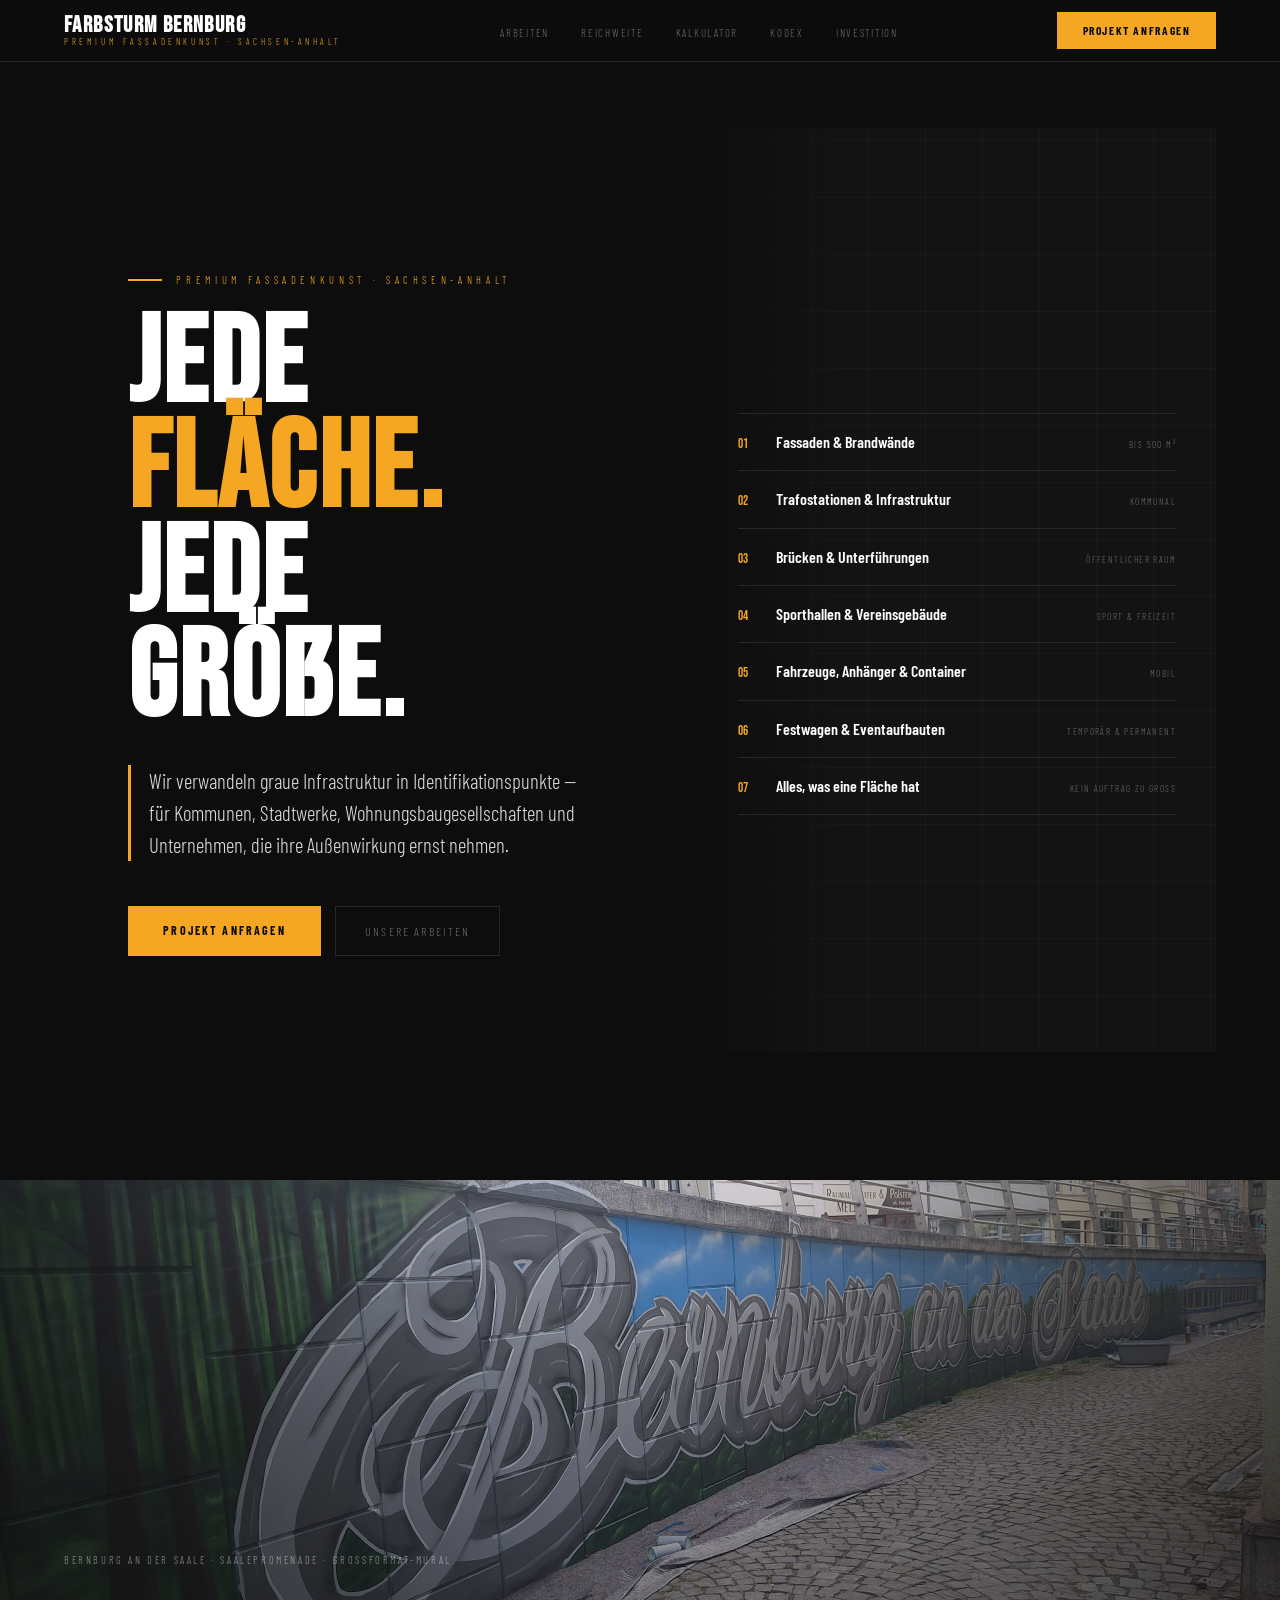
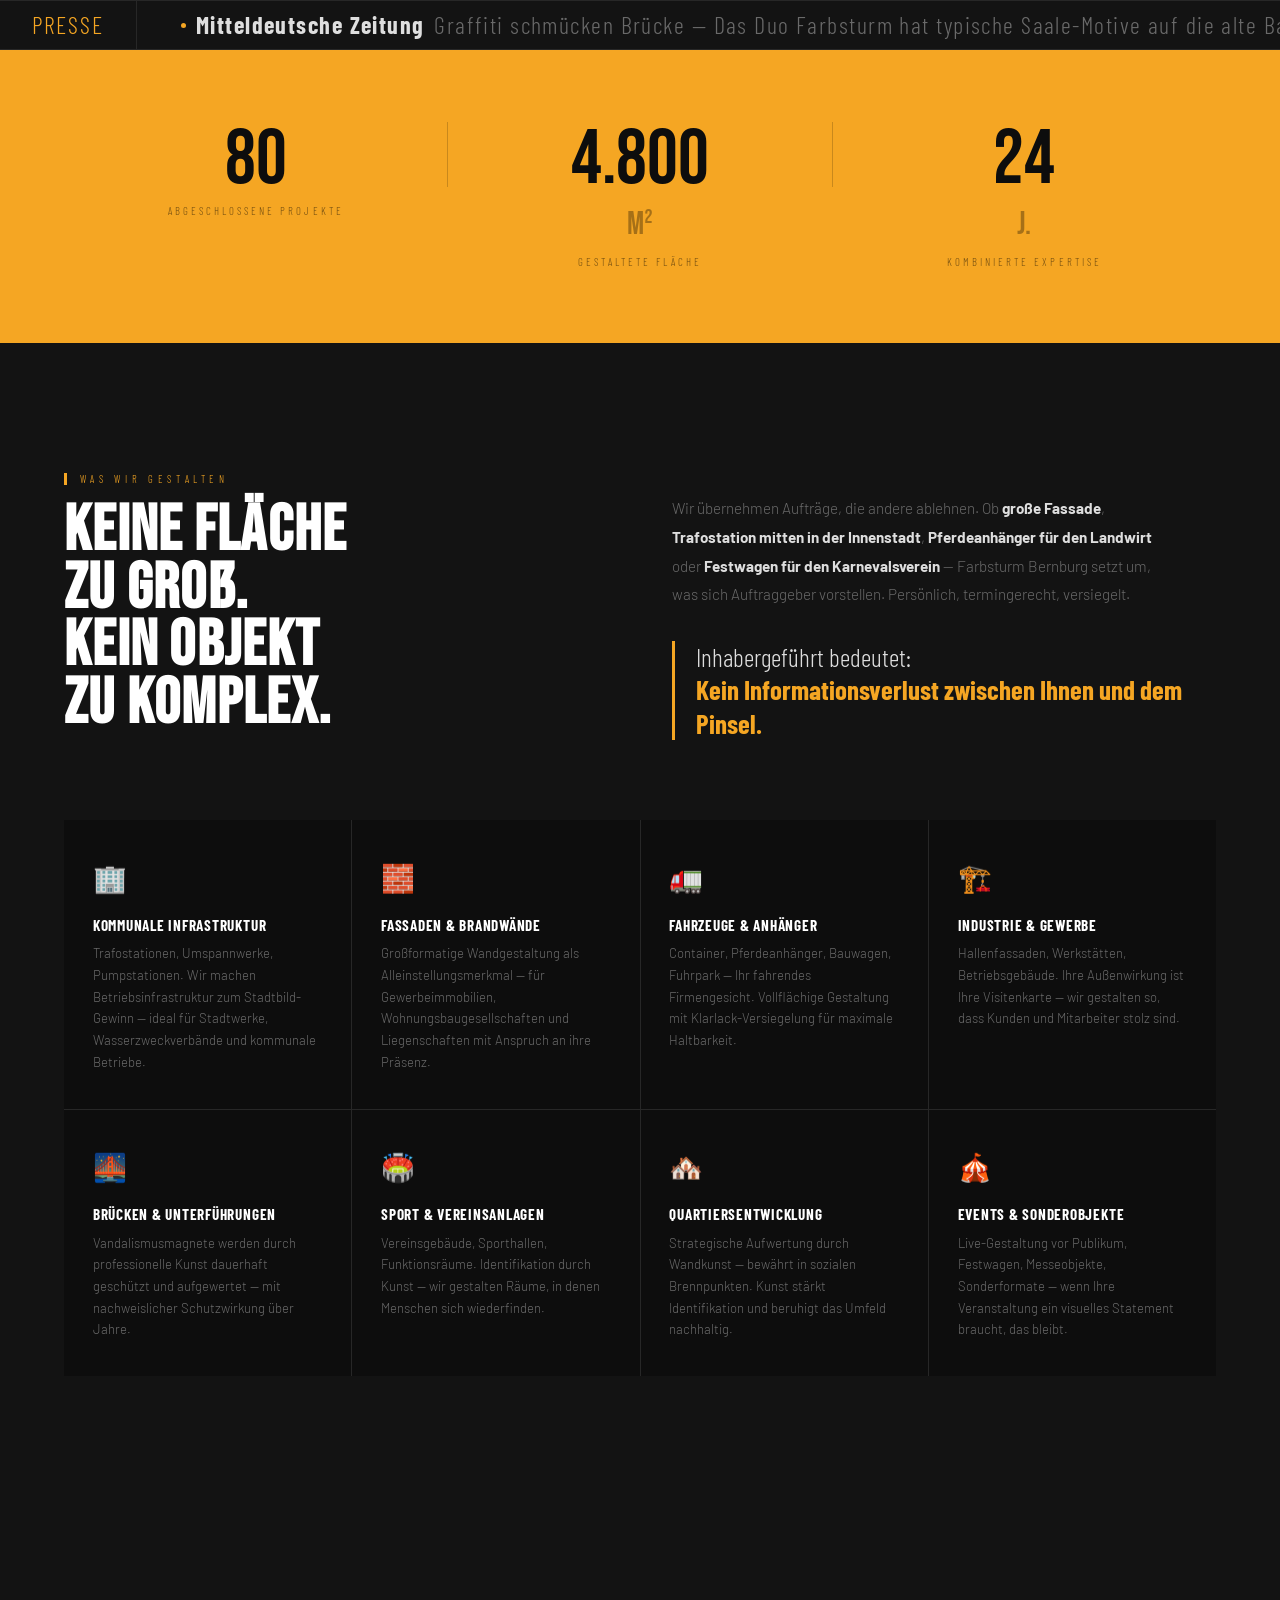
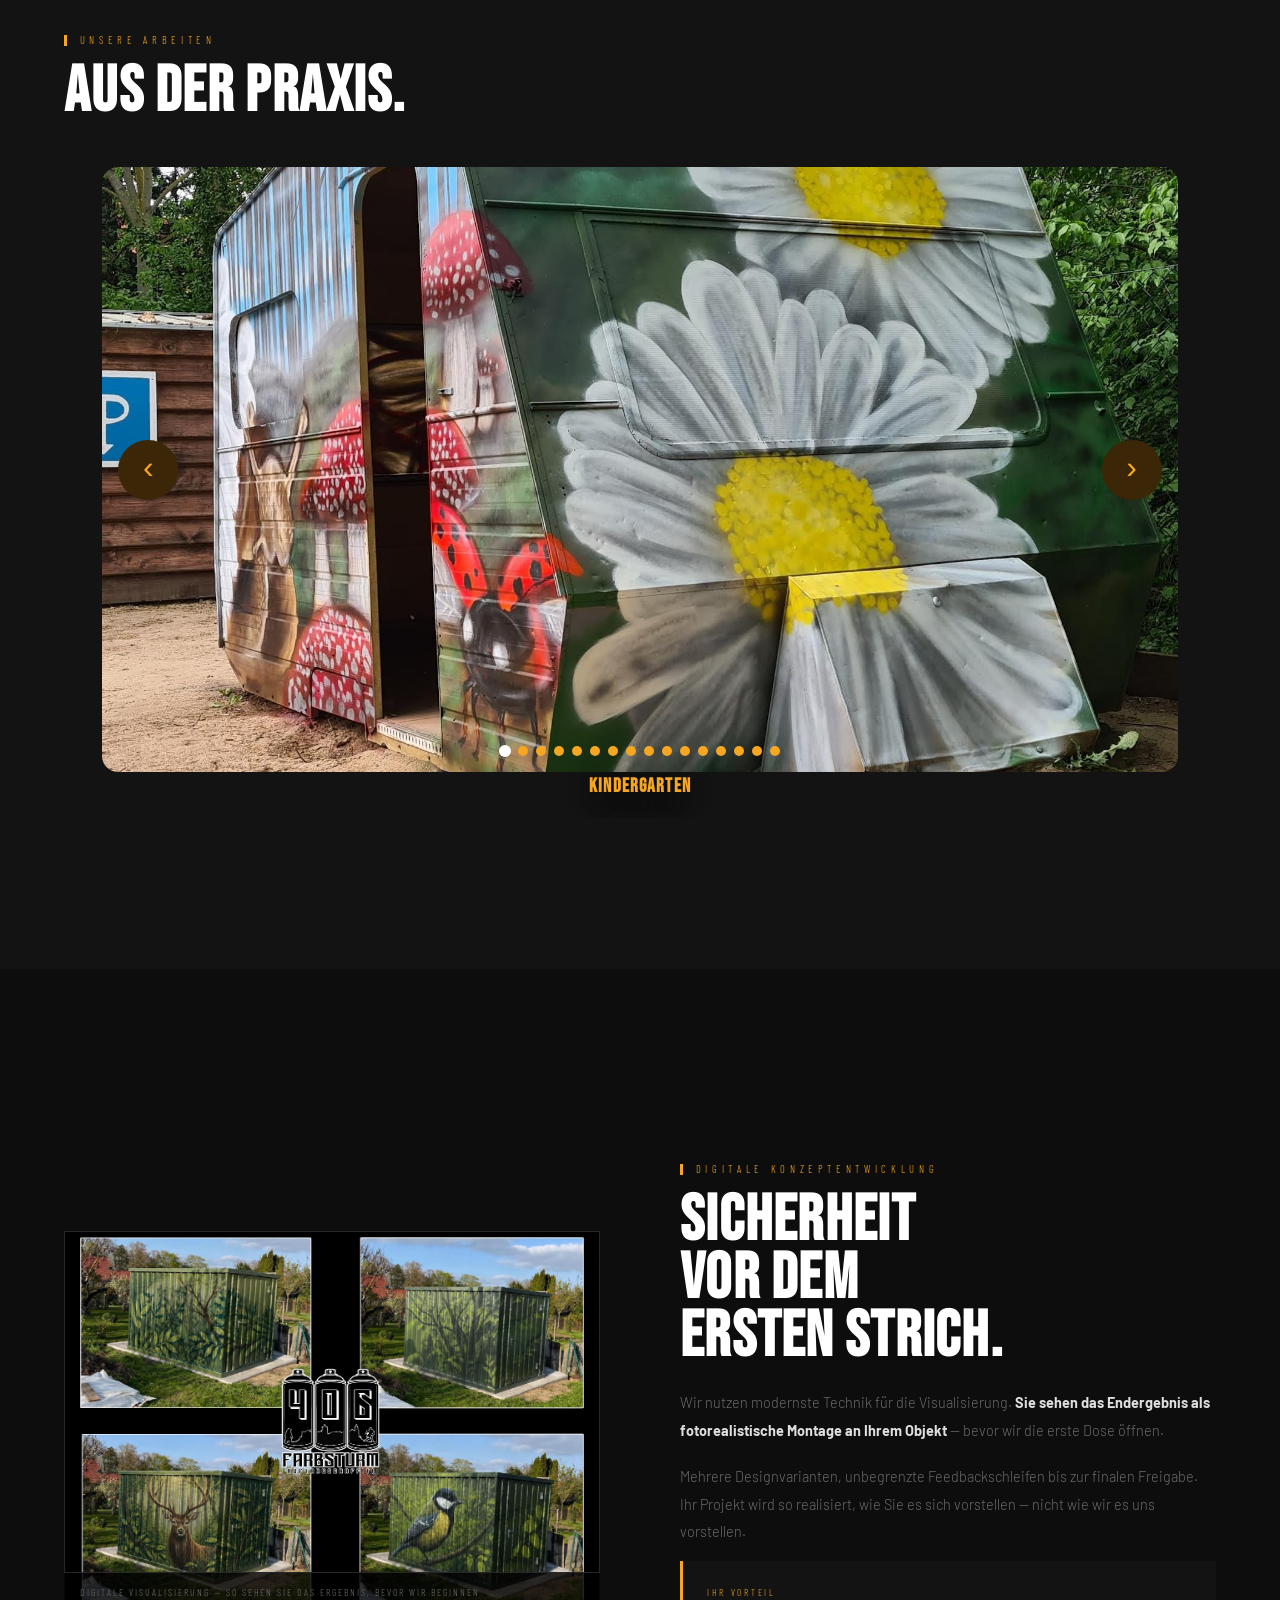
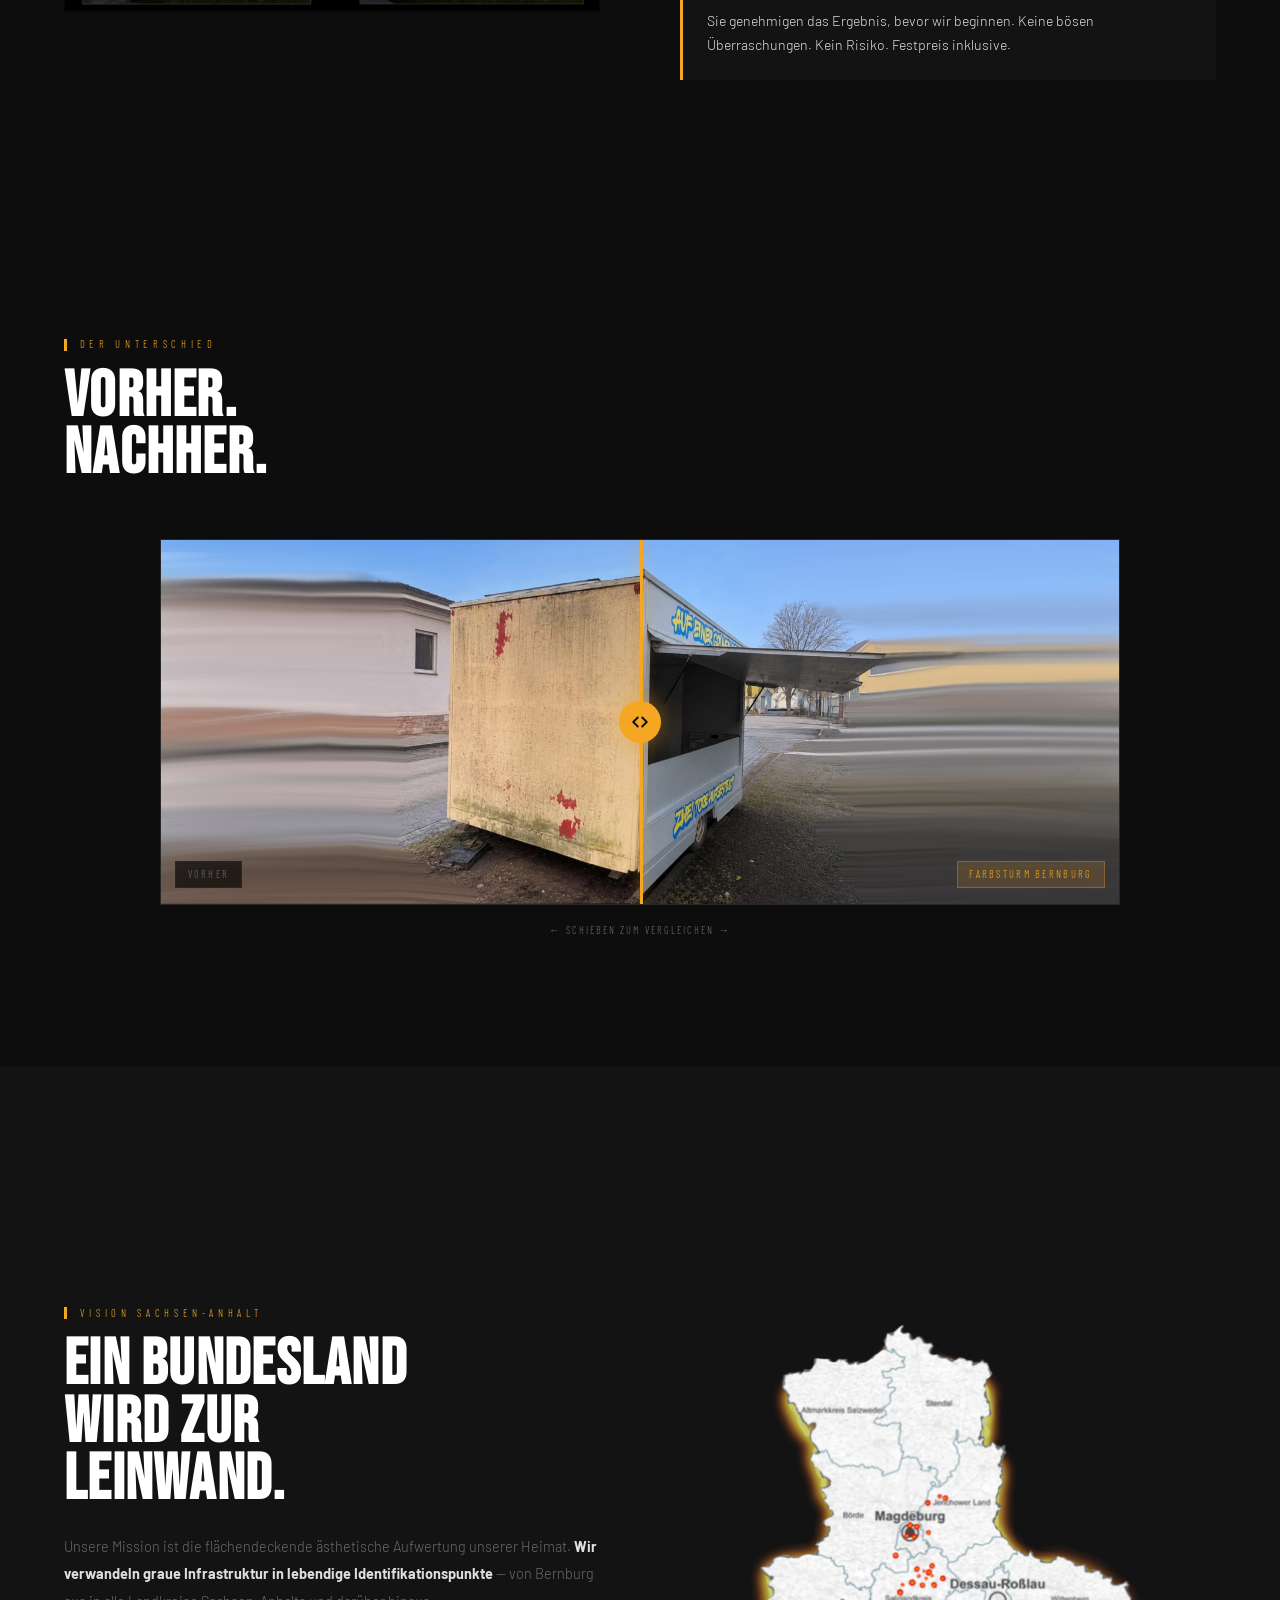
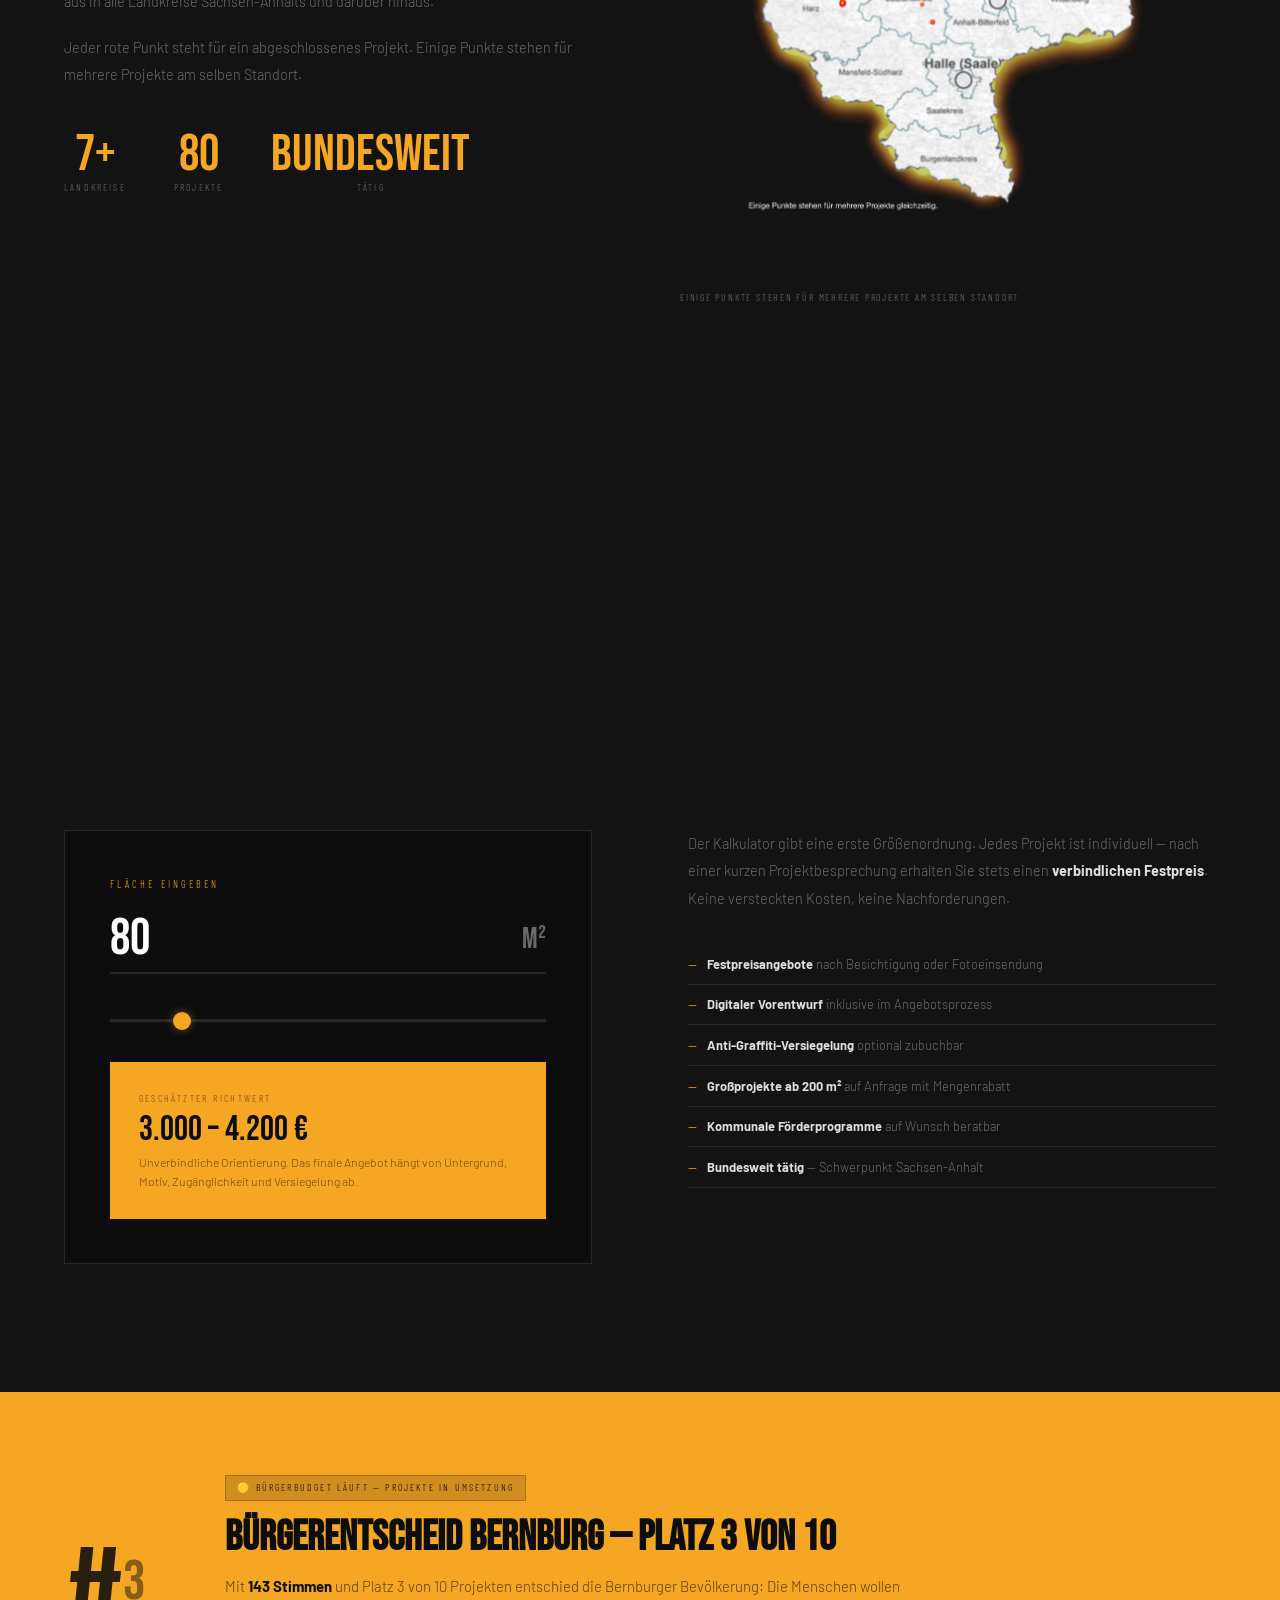
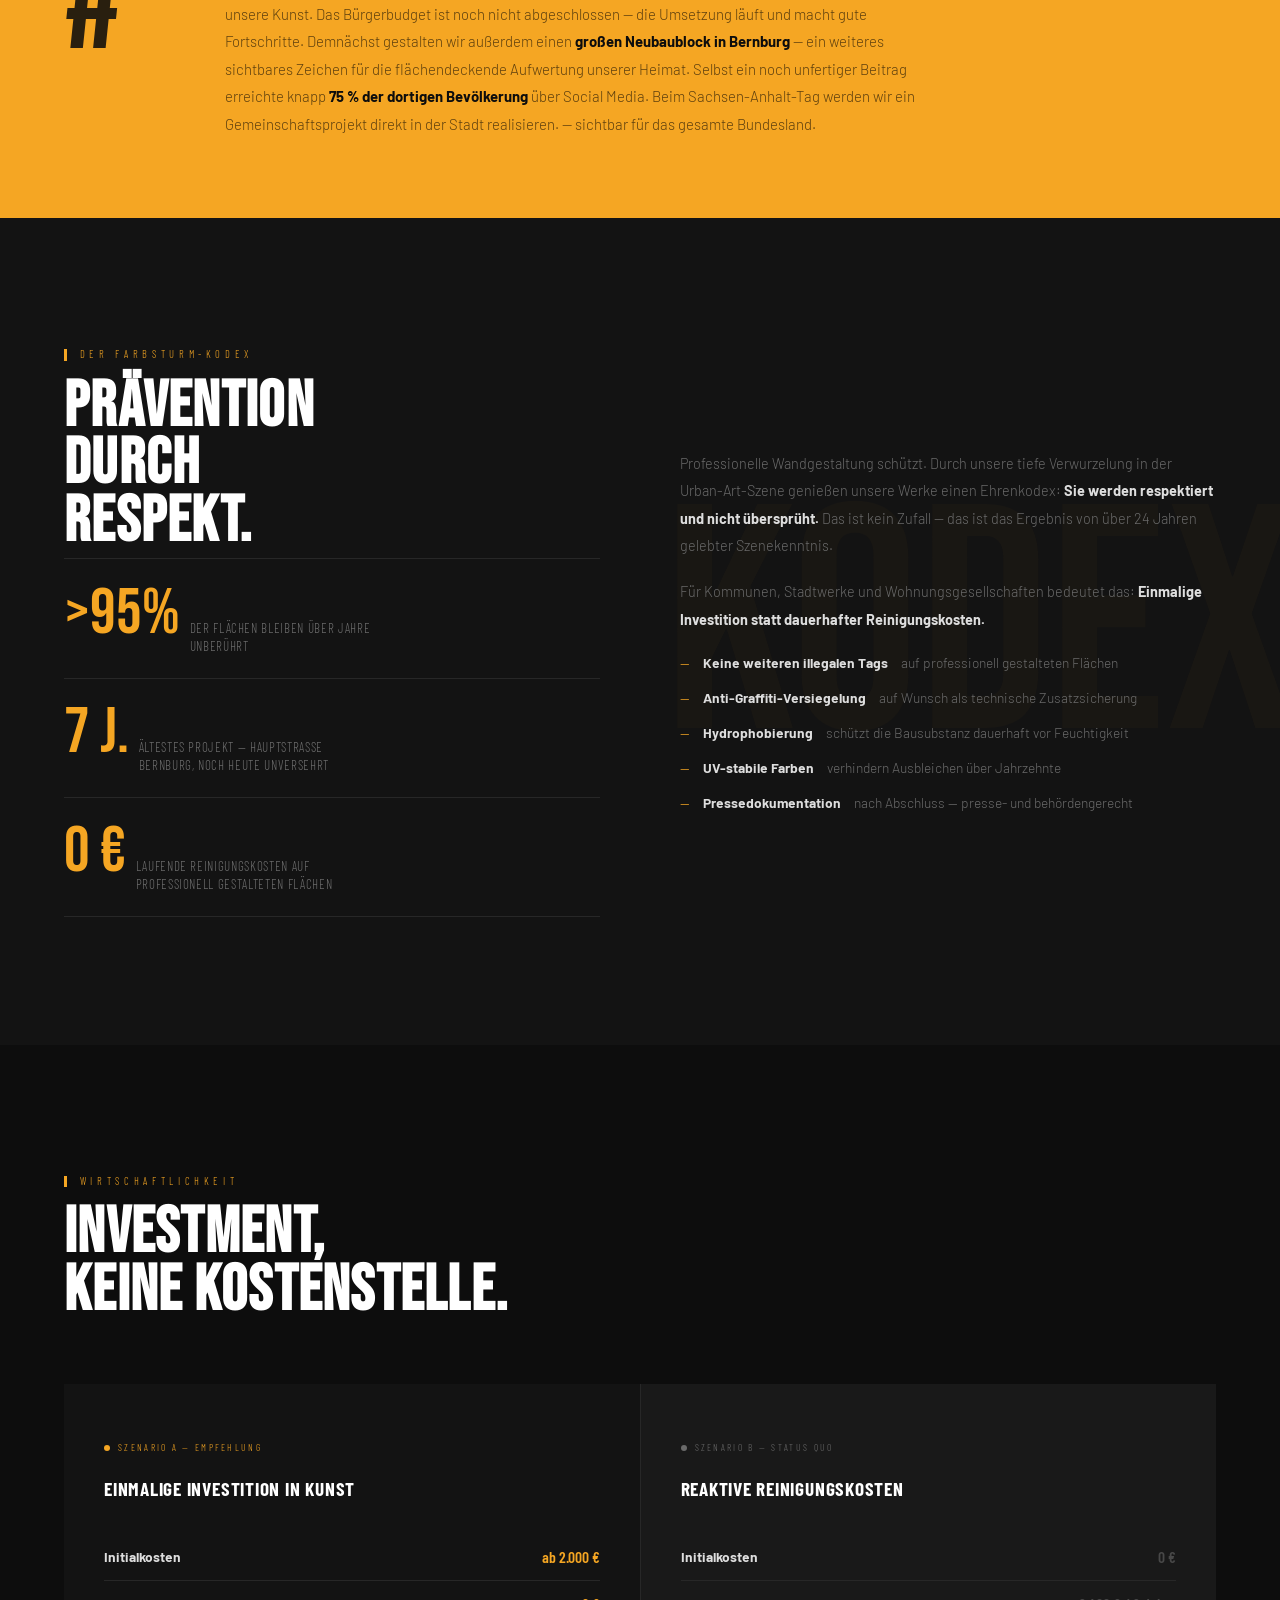
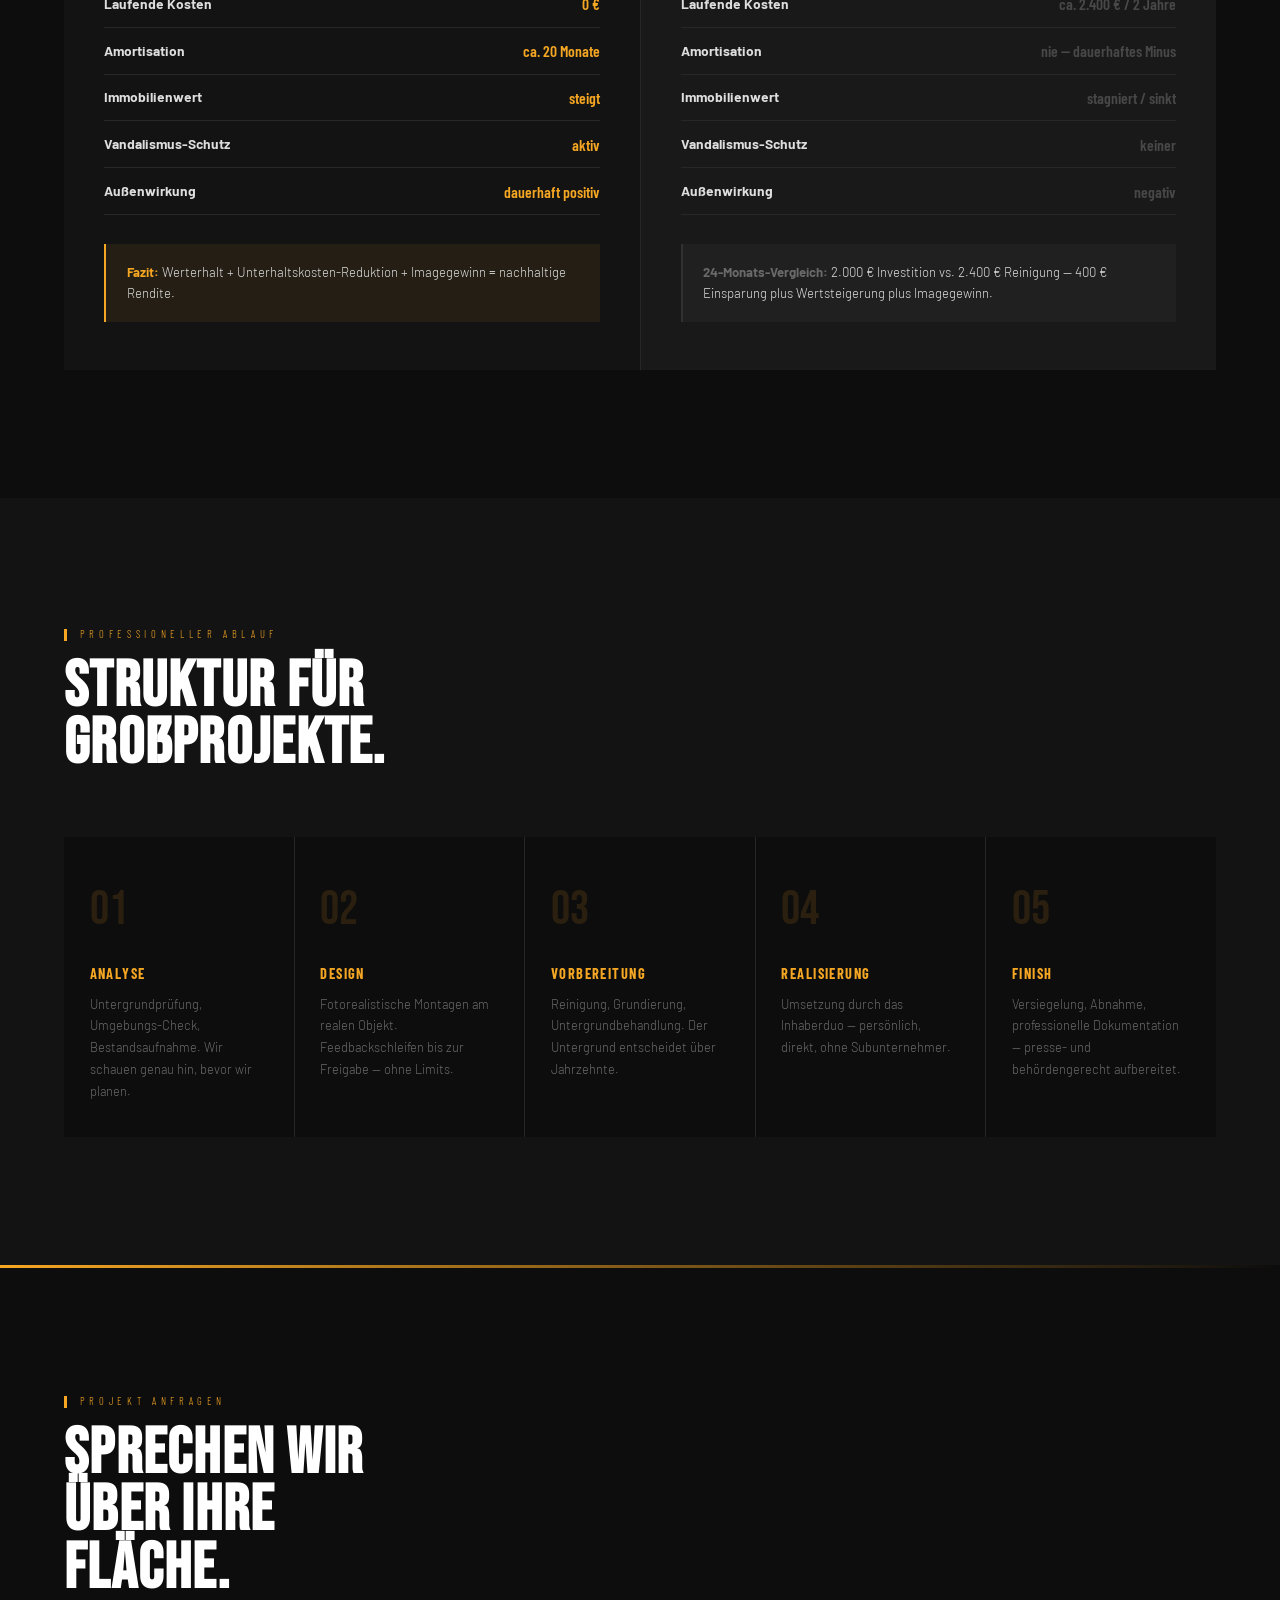
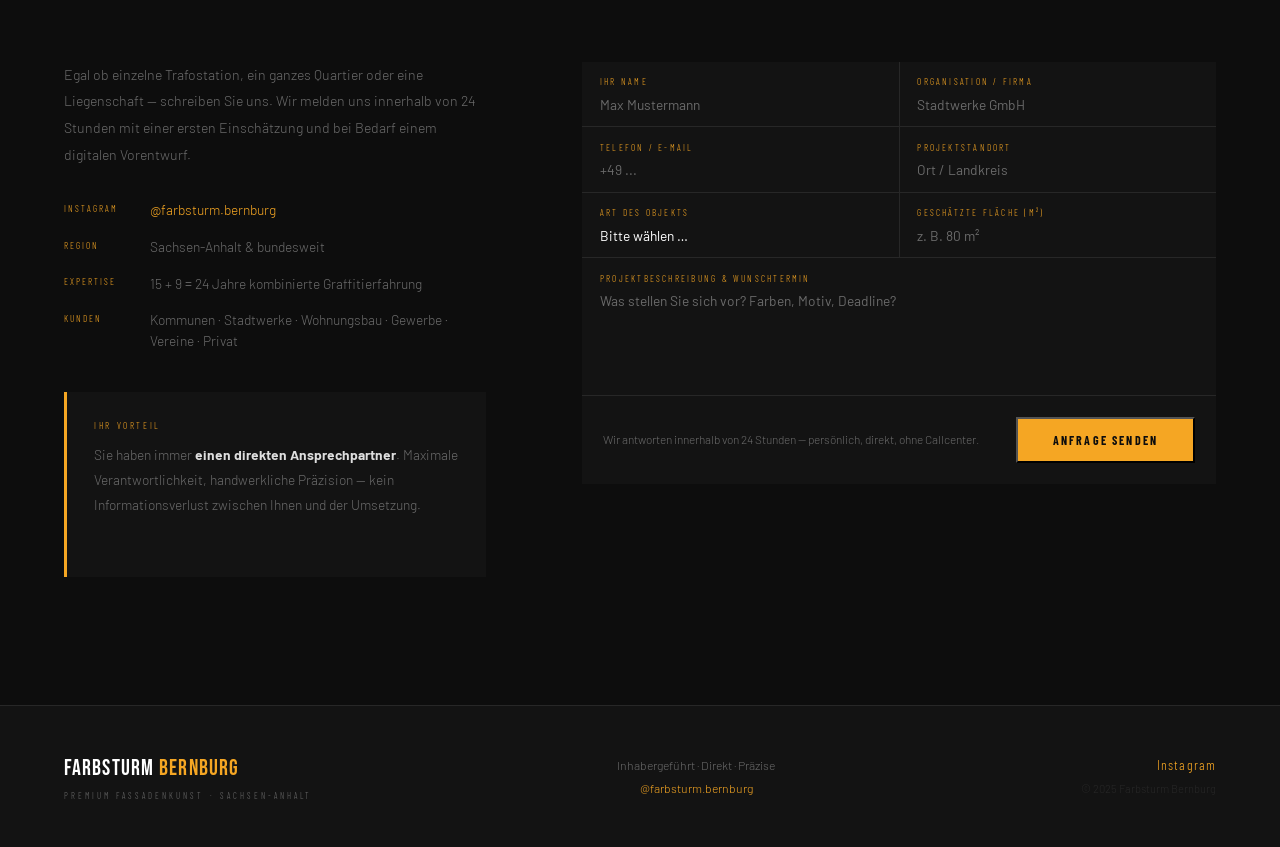
==== commit 0d0fa9b5: "scrip split out, added media files" ====
--- a/index.html
+++ b/index.html
@@ -309,8 +309,8 @@
         
         .plabel {
             font-family: 'Barlow Condensed', sans-serif;
-            font-size: .58rem;
-            letter-spacing: .36em;
+            font-size: 1.5rem;
+            letter-spacing: .08em;
             text-transform: uppercase;
             color: var(--gold);
             padding: 0 2rem;
@@ -332,7 +332,7 @@
         
         .tinner {
             display: flex;
-            animation: tick 32s linear infinite;
+            animation: tick 100s linear infinite;
             white-space: nowrap
         }
         
@@ -351,7 +351,7 @@
         
         .titem {
             font-family: 'Barlow Condensed', sans-serif;
-            font-size: .8rem;
+            font-size: 1.5rem;
             letter-spacing: .06em;
             color: var(--muted);
             padding: 0 2.8rem;
@@ -487,6 +487,137 @@
             letter-spacing: .25em;
             text-transform: uppercase;
             color: rgba(255, 255, 255, .5)
+        }
+        /* Gallery slider */
+        
+        .slider {
+            width: 100%;
+            display: flex;
+            justify-content: center;
+            padding: clamp(1rem, 3vw, 3rem);
+            box-sizing: border-box;
+        }
+        
+        .image-wrap {
+            position: relative;
+            width: 100%;
+        }
+        
+        .slide-content {
+            position: relative;
+            width: min(100%, 1100px);
+        }
+        
+        .slide-content img {
+            width: 100%;
+            aspect-ratio: 16 / 9;
+            object-fit: cover;
+            border-radius: 1rem;
+            display: block;
+        }
+        /* .slide-content img {
+            width: 100%;
+            aspect-ratio: 16 / 9;
+            object-fit: cover;
+            border-radius: 1rem;
+            display: block;
+        } */
+        /* animation */
+        
+        .slide-in {
+            animation: slideIn 0.6s ease;
+        }
+        
+        @keyframes slideIn {
+            from {
+                transform: translateX(60px);
+                opacity: 0;
+            }
+            to {
+                transform: translateX(0);
+                opacity: 1;
+            }
+        }
+        /* Title */
+        
+        .slide-content h2 {
+            font-family: 'Bebas Neue', sans-serif;
+            font-size: clamp(0.6rem, 1.5vw, 1.5rem);
+            color: #f5a623;
+            text-transform: uppercase;
+            letter-spacing: .06em;
+            text-shadow: 0 6px 20px rgba(0, 0, 0, .5);
+            text-align: center;
+        }
+        /* NAV BUTTONS INSIDE IMAGE */
+        
+        .nav {
+            position: absolute;
+            top: 50%;
+            transform: translateY(-50%);
+            width: clamp(40px, 5vw, 60px);
+            height: clamp(40px, 5vw, 60px);
+            border: none;
+            border-radius: 50%;
+            background: rgba(0, 0, 0, .4);
+            color: white;
+            font-size: 2rem;
+            cursor: pointer;
+            backdrop-filter: blur(6px);
+            transition: .25s ease;
+        }
+        
+        .nav:hover {
+            background: rgba(0, 0, 0, .6);
+        }
+        
+        .prev {
+            padding-bottom: 5px;
+            left: 1rem;
+            color: #f5a623;
+            /* arrow color */
+            background: #3b2707;
+            display: flex;
+            align-items: center;
+            /* moves text upward */
+            justify-content: center;
+        }
+        
+        .next {
+            padding-bottom: 5px;
+            right: 1rem;
+            color: #f5a623;
+            background: #3b2707;
+            display: flex;
+            justify-content: center;
+            /* padding-top: 4px; */
+            align-items: center;
+        }
+        /* DOTS */
+        
+        .dots {
+            position: absolute;
+            bottom: 1rem;
+            /* FIXED */
+            left: 50%;
+            transform: translateX(-50%);
+            display: flex;
+            gap: .5rem;
+            z-index: 10;
+        }
+        
+        .dot {
+            width: 10px;
+            height: 10px;
+            border-radius: 50%;
+            background: #f5a623;
+            cursor: pointer;
+            transition: .2s ease;
+        }
+        
+        .dot.active {
+            background: white;
+            transform: scale(1.2);
         }
         /* VIELFALT */
         
@@ -610,20 +741,26 @@
             position: absolute;
             inset: 0
         }
+        /* .ba-after {
+            background: linear-gradient(160deg, #0a1a08 0%, #0d2210 40%, #081808 100%)
+        } */
         
         .ba-after {
-            background: linear-gradient(160deg, #0a1a08 0%, #0d2210 40%, #081808 100%)
+            background-image: url("assets/images/after.jpeg");
+            background-size: cover;
+            background-position: center;
+            background-repeat: no-repeat;
         }
         
         .ba-after::before {
             content: '';
             position: absolute;
             inset: 0;
-            background: radial-gradient(ellipse at 25% 55%, rgba(245, 166, 35, .3) 0%, transparent 45%), radial-gradient(ellipse at 65% 35%, rgba(20, 110, 20, .45) 0%, transparent 50%), radial-gradient(ellipse at 80% 70%, rgba(10, 60, 140, .3) 0%, transparent 40%)
+            /* background: radial-gradient(ellipse at 25% 55%, rgba(245, 166, 35, .3) 0%, transparent 45%), radial-gradient(ellipse at 65% 35%, rgba(20, 110, 20, .45) 0%, transparent 50%), radial-gradient(ellipse at 80% 70%, rgba(10, 60, 140, .3) 0%, transparent 40%) */
         }
         
         .ba-after::after {
-            content: 'FARBSTURM BERNBURG';
+            /* content: 'FARBSTURM BERNBURG'; */
             position: absolute;
             top: 50%;
             left: 50%;
@@ -637,25 +774,28 @@
         }
         
         .ba-before {
-            background: #1f1f1f
+            background-image: url("assets/images/before.jpeg");
+            background-size: cover;
+            background-position: center;
+            background-repeat: no-repeat;
         }
         
         .ba-before::before {
             content: '';
             position: absolute;
             inset: 0;
-            background: repeating-linear-gradient(0deg, #1a1a1a, #1a1a1a 2px, #222 2px, #222 44px), repeating-linear-gradient(90deg, #1a1a1a, #1a1a1a 2px, #222 2px, #222 66px)
+            /* background: radial-gradient(ellipse at 25% 55%, rgba(120, 120, 120, .3) 0%, transparent 45%), radial-gradient(ellipse at 65% 35%, rgba(90, 90, 90, .45) 0%, transparent 50%), radial-gradient(ellipse at 80% 70%, rgba(60, 60, 60, .3) 0%, transparent 40%); */
         }
         
         .ba-before::after {
-            content: 'GRAUE FASSADE';
+            /* content: 'GRAUE FASSADE'; */
             position: absolute;
             top: 50%;
             left: 50%;
             transform: translate(-50%, -50%);
             font-family: 'Bebas Neue', sans-serif;
             font-size: clamp(1rem, 3vw, 2.4rem);
-            color: rgba(255, 255, 255, .06);
+            color: rgba(51, 46, 46, 0.877);
             letter-spacing: .12em;
             white-space: nowrap
         }
@@ -1771,7 +1911,7 @@
             #kontakt,
             #showcase,
             #konzept {
-                padding: 5rem 1.5rem
+                padding: 2rem 1.5rem
             }
             .vh,
             .mapinner,
@@ -1813,6 +1953,17 @@
             }
             .heroimg-wrap {
                 height: 260px
+            }
+            .slider {
+                gap: .5rem;
+                padding: 1rem;
+            }
+            .slide-content h2 {
+                font-size: clamp(1rem, 1.5vw, 3rem);
+            }
+            .slider button {
+                width: 42px;
+                height: 42px;
             }
         }
     </style>
@@ -1860,8 +2011,7 @@
     <!-- HERO IMAGE -->
     <div id="heroimg">
         <div class="heroimg-wrap">
-            <img src="[data-uri]"
-                alt="Bernburg an der Saale — Großformat-Mural">
+            <img src="assets/images/hero.jpeg" alt="bernburg">
             <div class="heroimg-overlay"></div>
             <div class="heroimg-caption">Bernburg an der Saale · Saalepromenade · Großformat-Mural</div>
         </div>
@@ -1944,88 +2094,30 @@
             <div class="seye">Unsere Arbeiten</div>
             <h2 class="st">Aus der Praxis.</h2>
         </div>
-        <div class="show-grid" style="margin-top:4rem">
-            <div class="show-card wide rv">
-                <img src="[data-uri]"
-                    alt="Academy Sums and Beauty Bernburg">
-                <div class="show-card-info">
-                    <div class="sci-type">Fassade · Bernburg · 7 Jahre unberührt</div>
-                    <div class="sci-name">Academy — Sums &amp; Beauty</div>
+        <div class="slider">
+            <div class="slide-content">
+
+                <div class="image-wrap">
+                    <img id="slide" src="" alt="">
+
+                    <button class="nav prev" id="prev">‹</button>
+                    <button class="nav next" id="next">›</button>
+
+                    <div class="dots" id="dots"></div>
                 </div>
-            </div>
-            <div class="show-card rv d1">
-                <img src="[data-uri]"
-                    alt="Bär Mural">
-                <div class="show-card-info">
-                    <div class="sci-type">Fassade · Öffentlicher Raum</div>
-                    <div class="sci-name">Bär-Mural</div>
-                </div>
-            </div>
-            <div class="show-card rv">
-                <img src="[data-uri]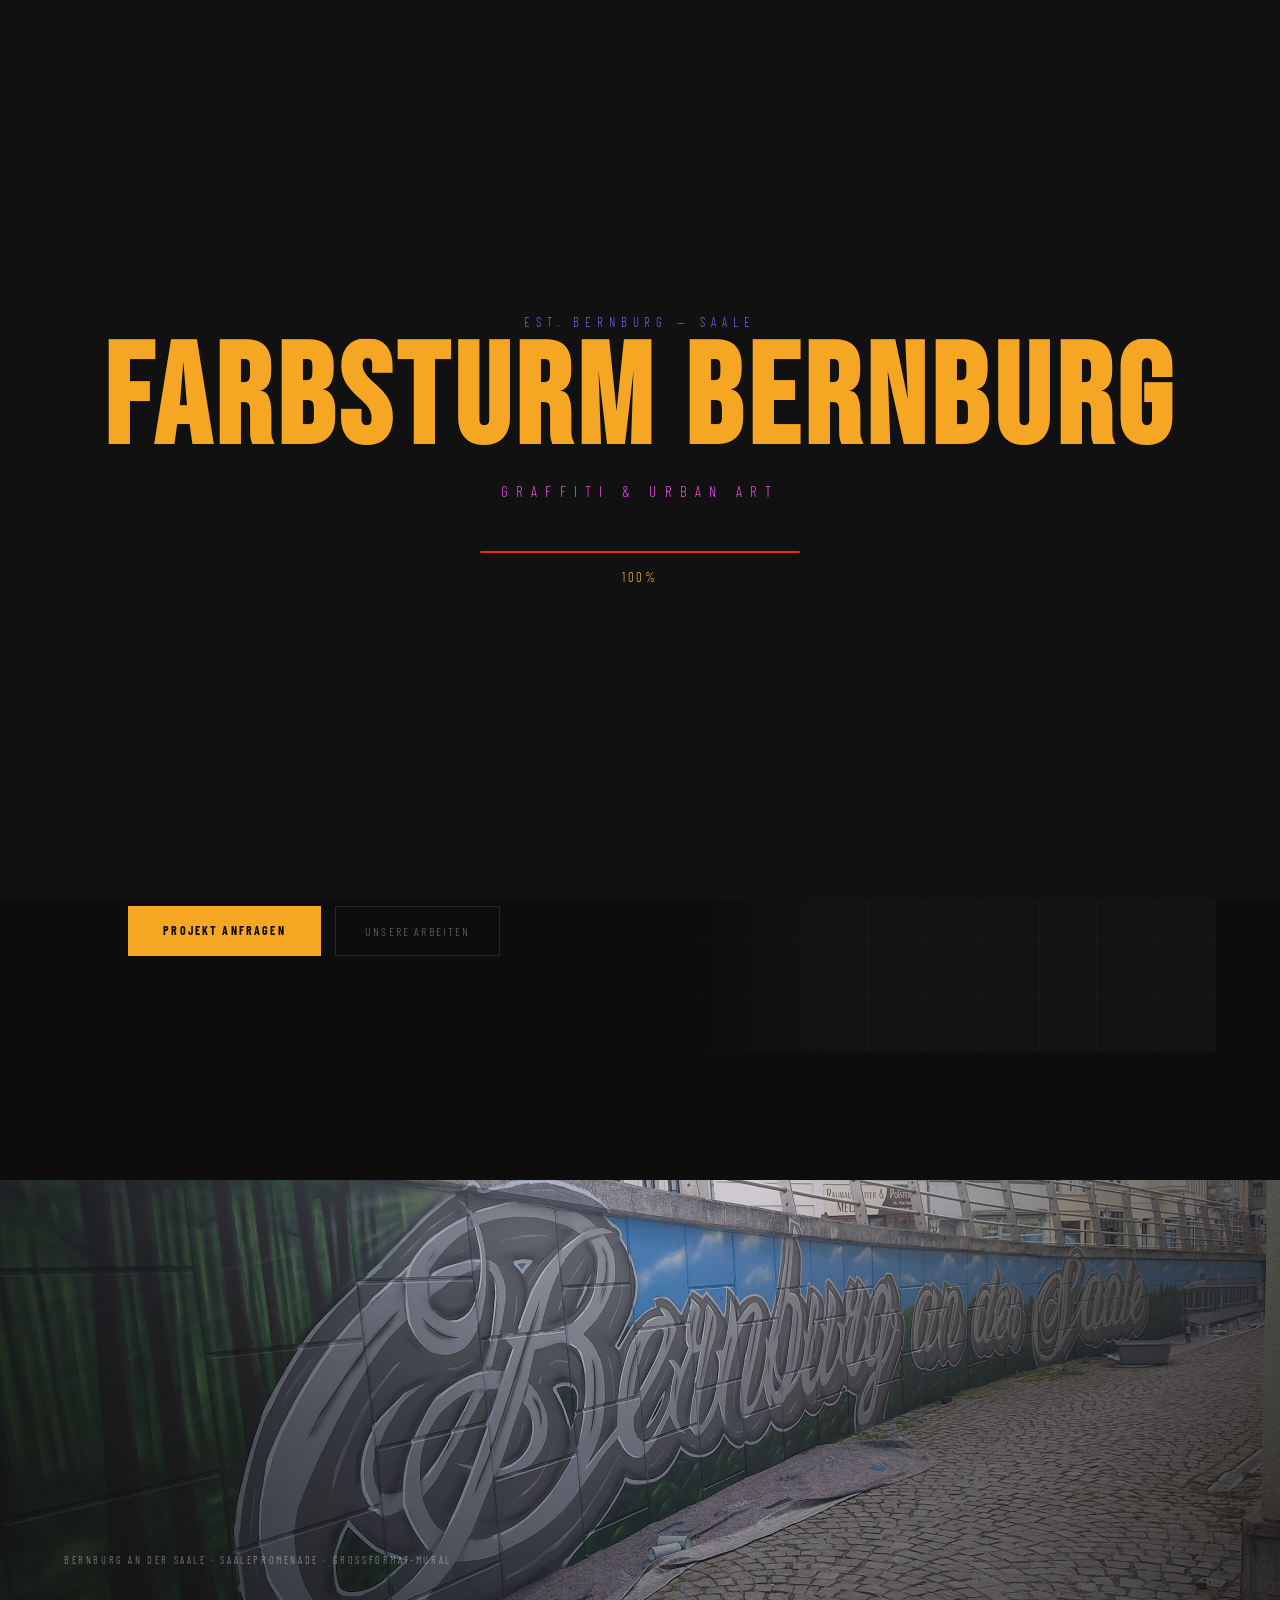
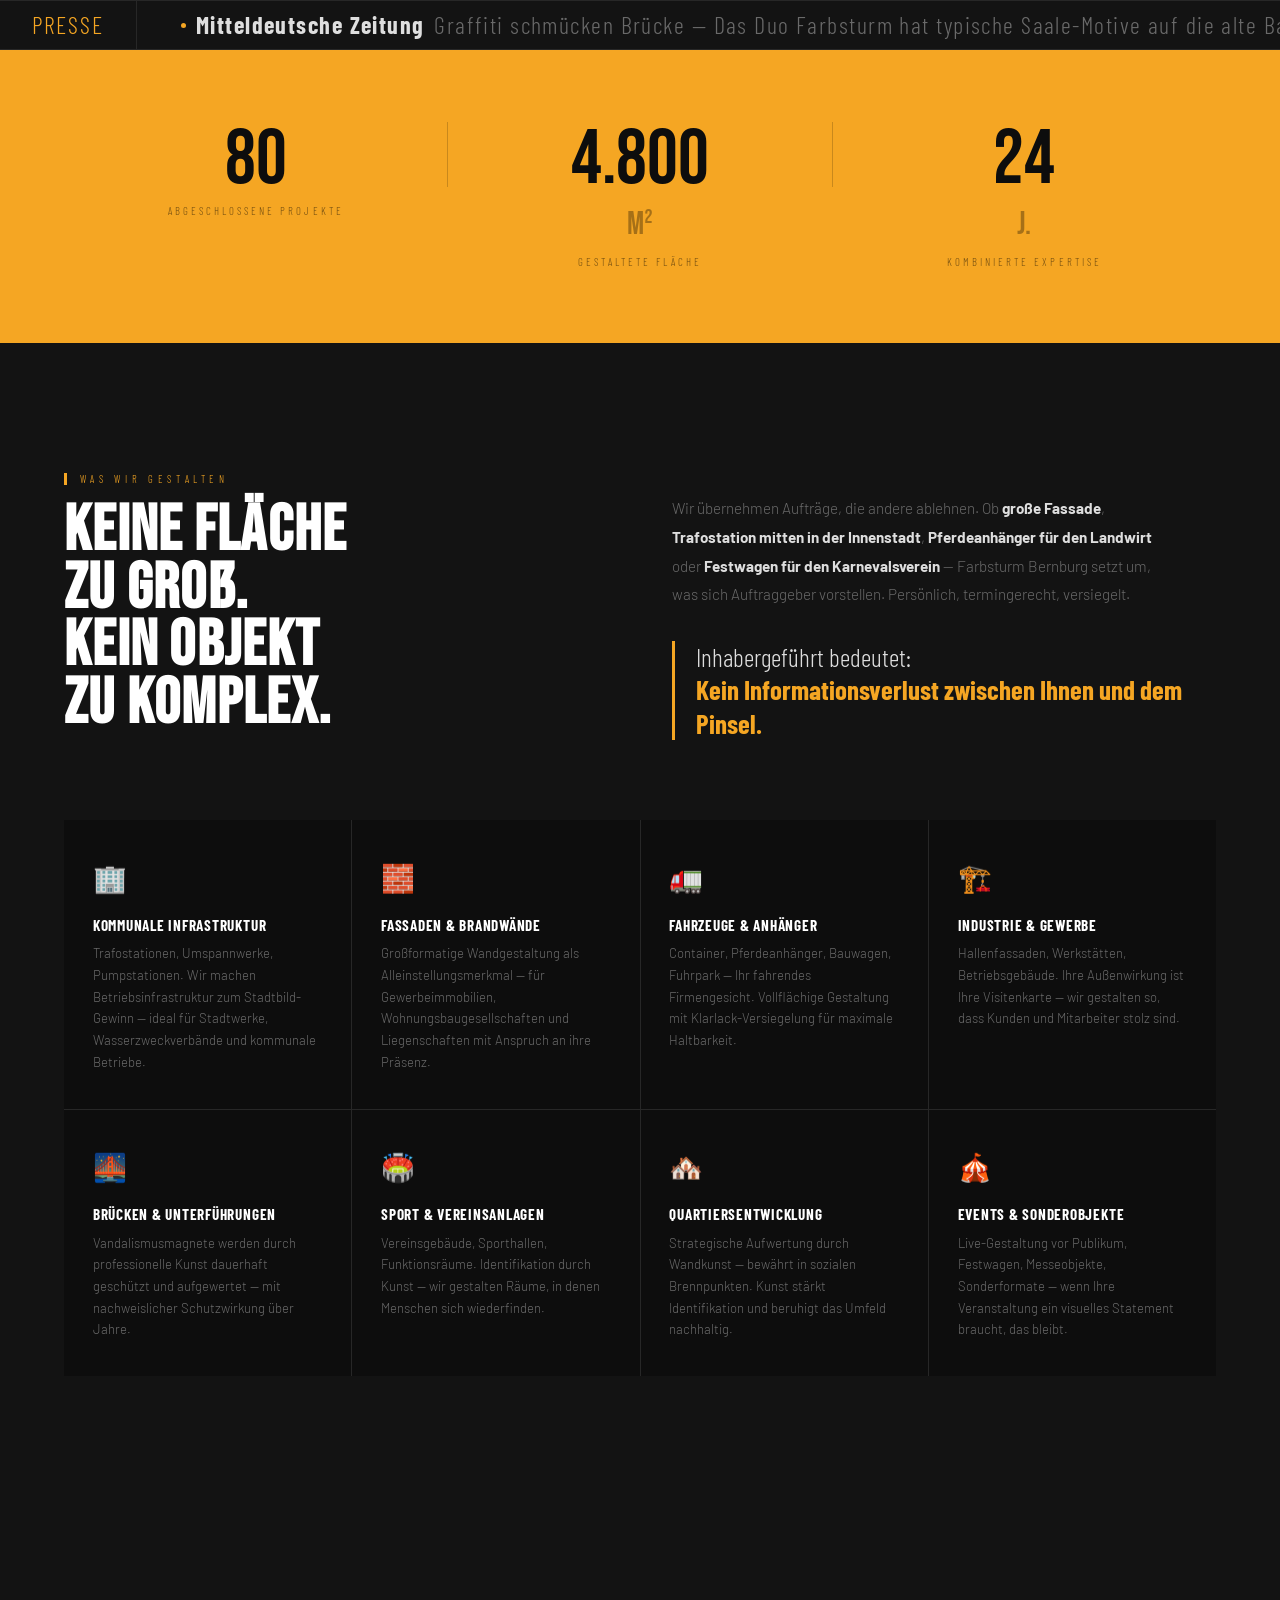
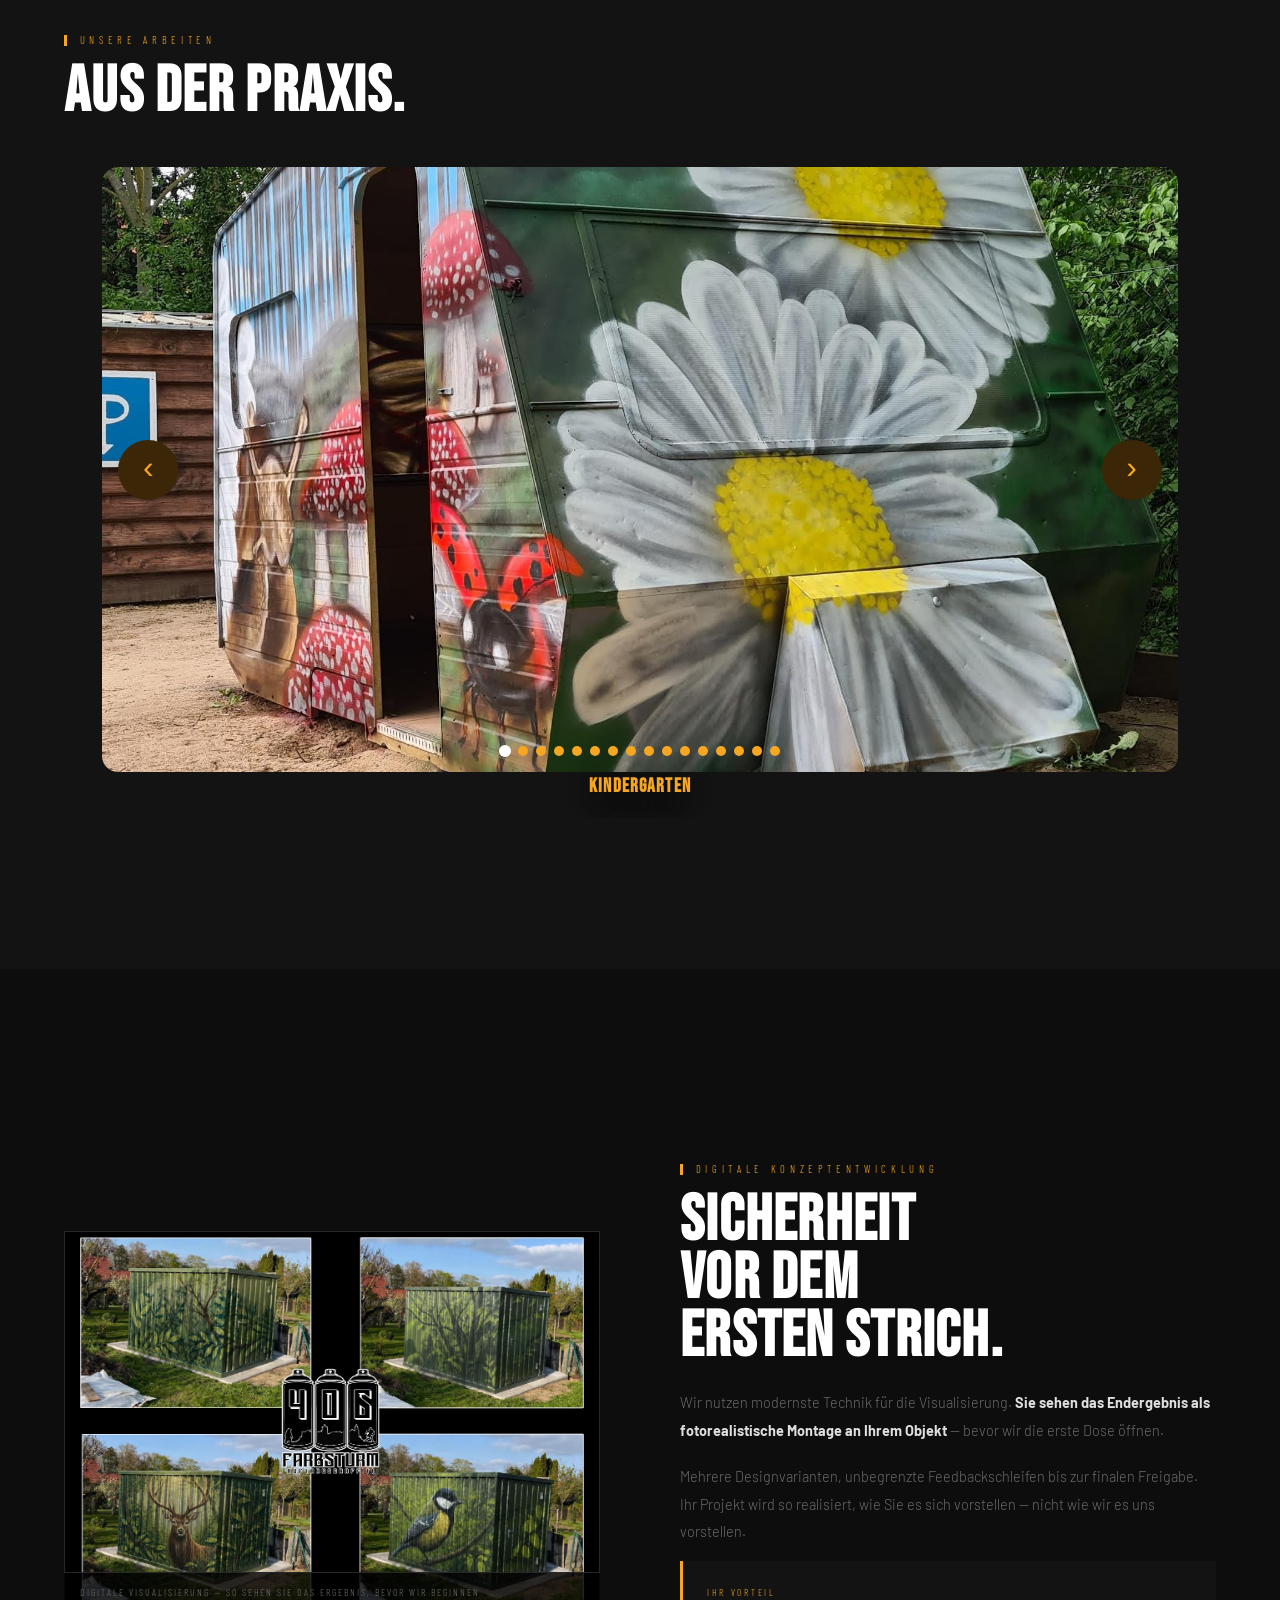
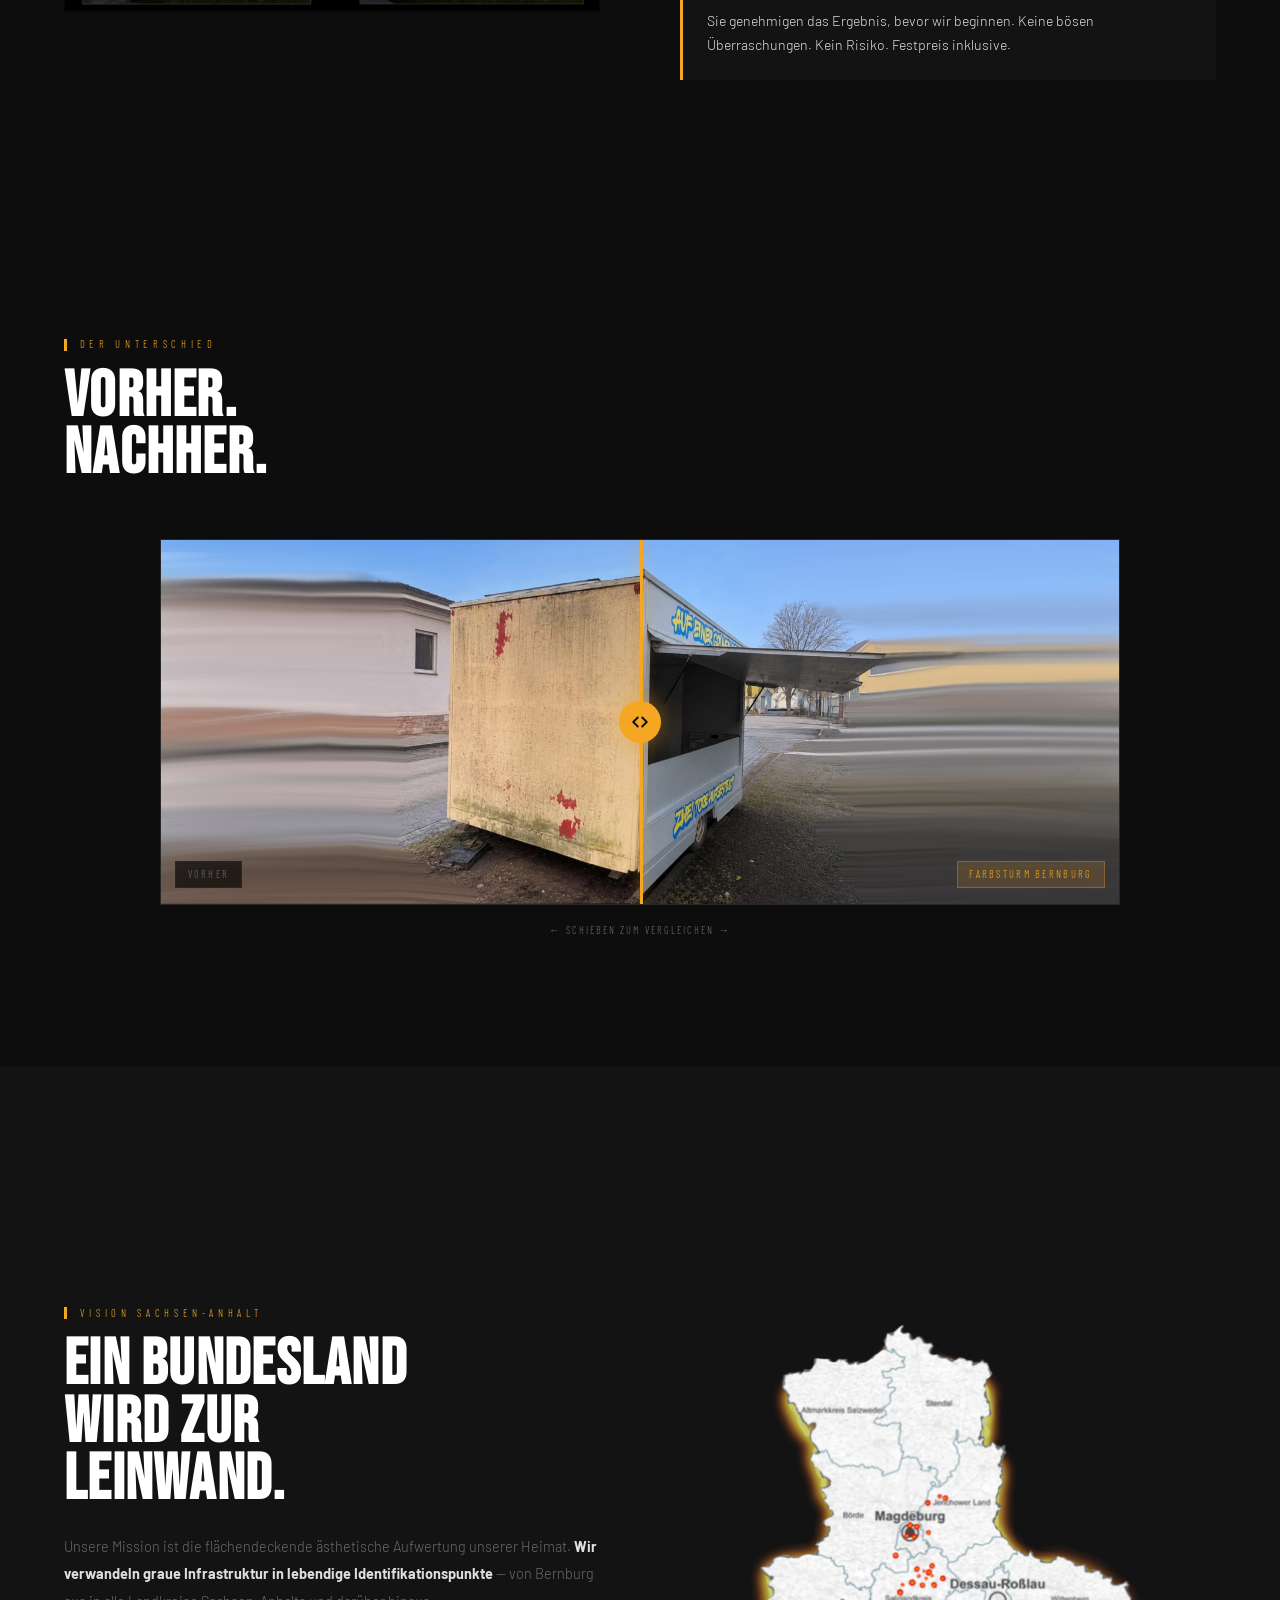
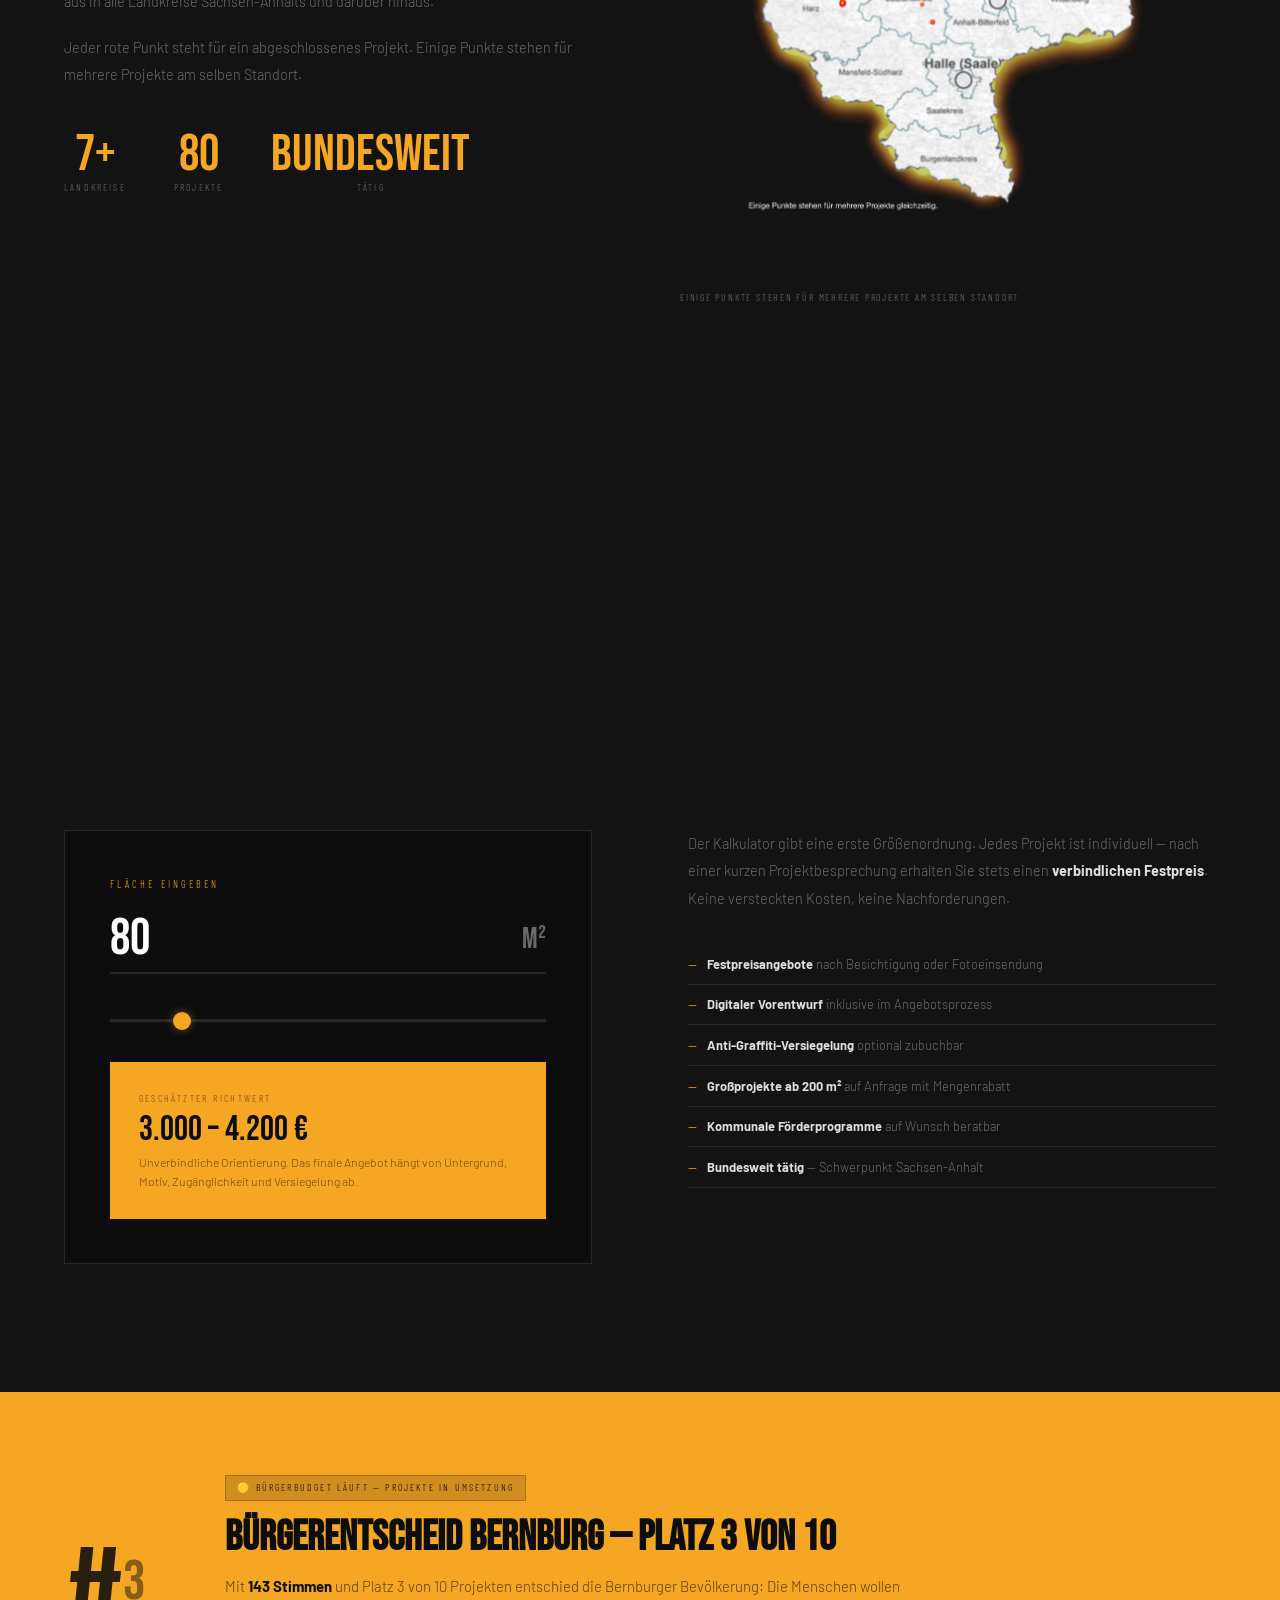
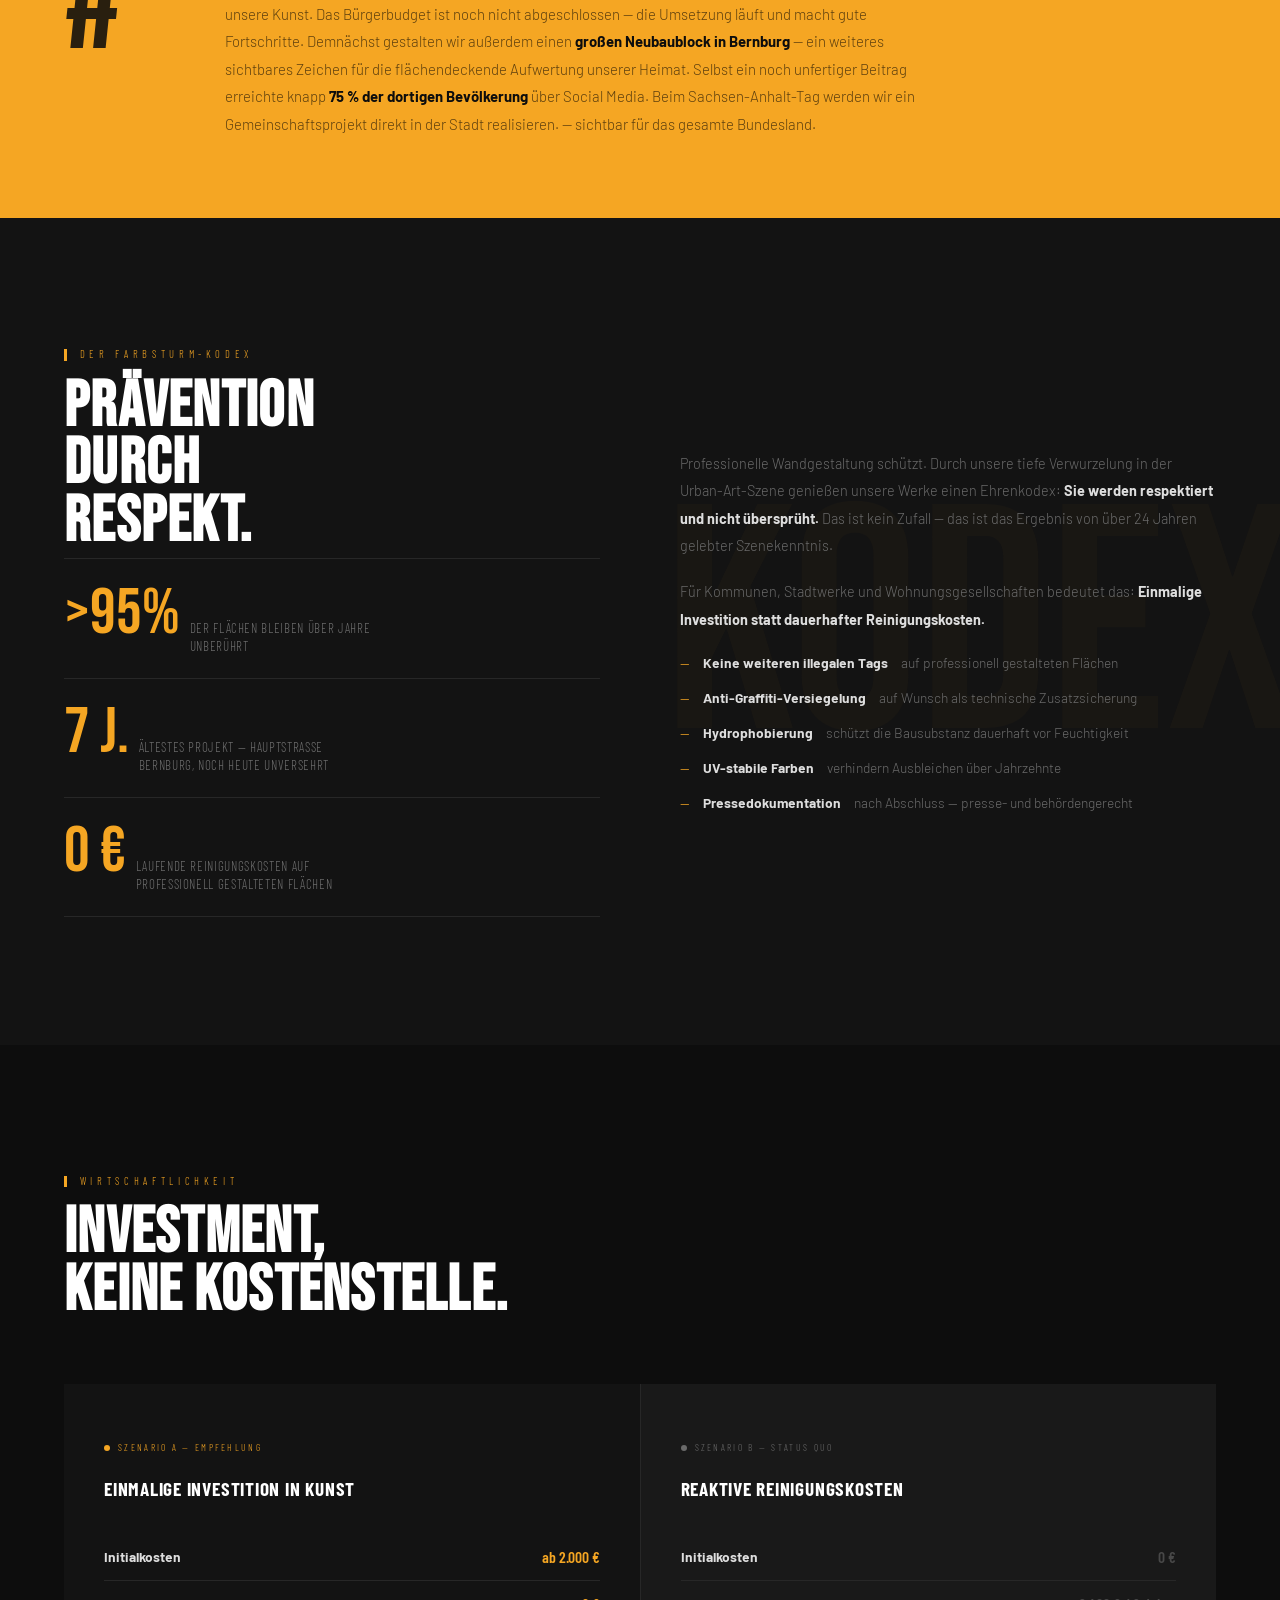
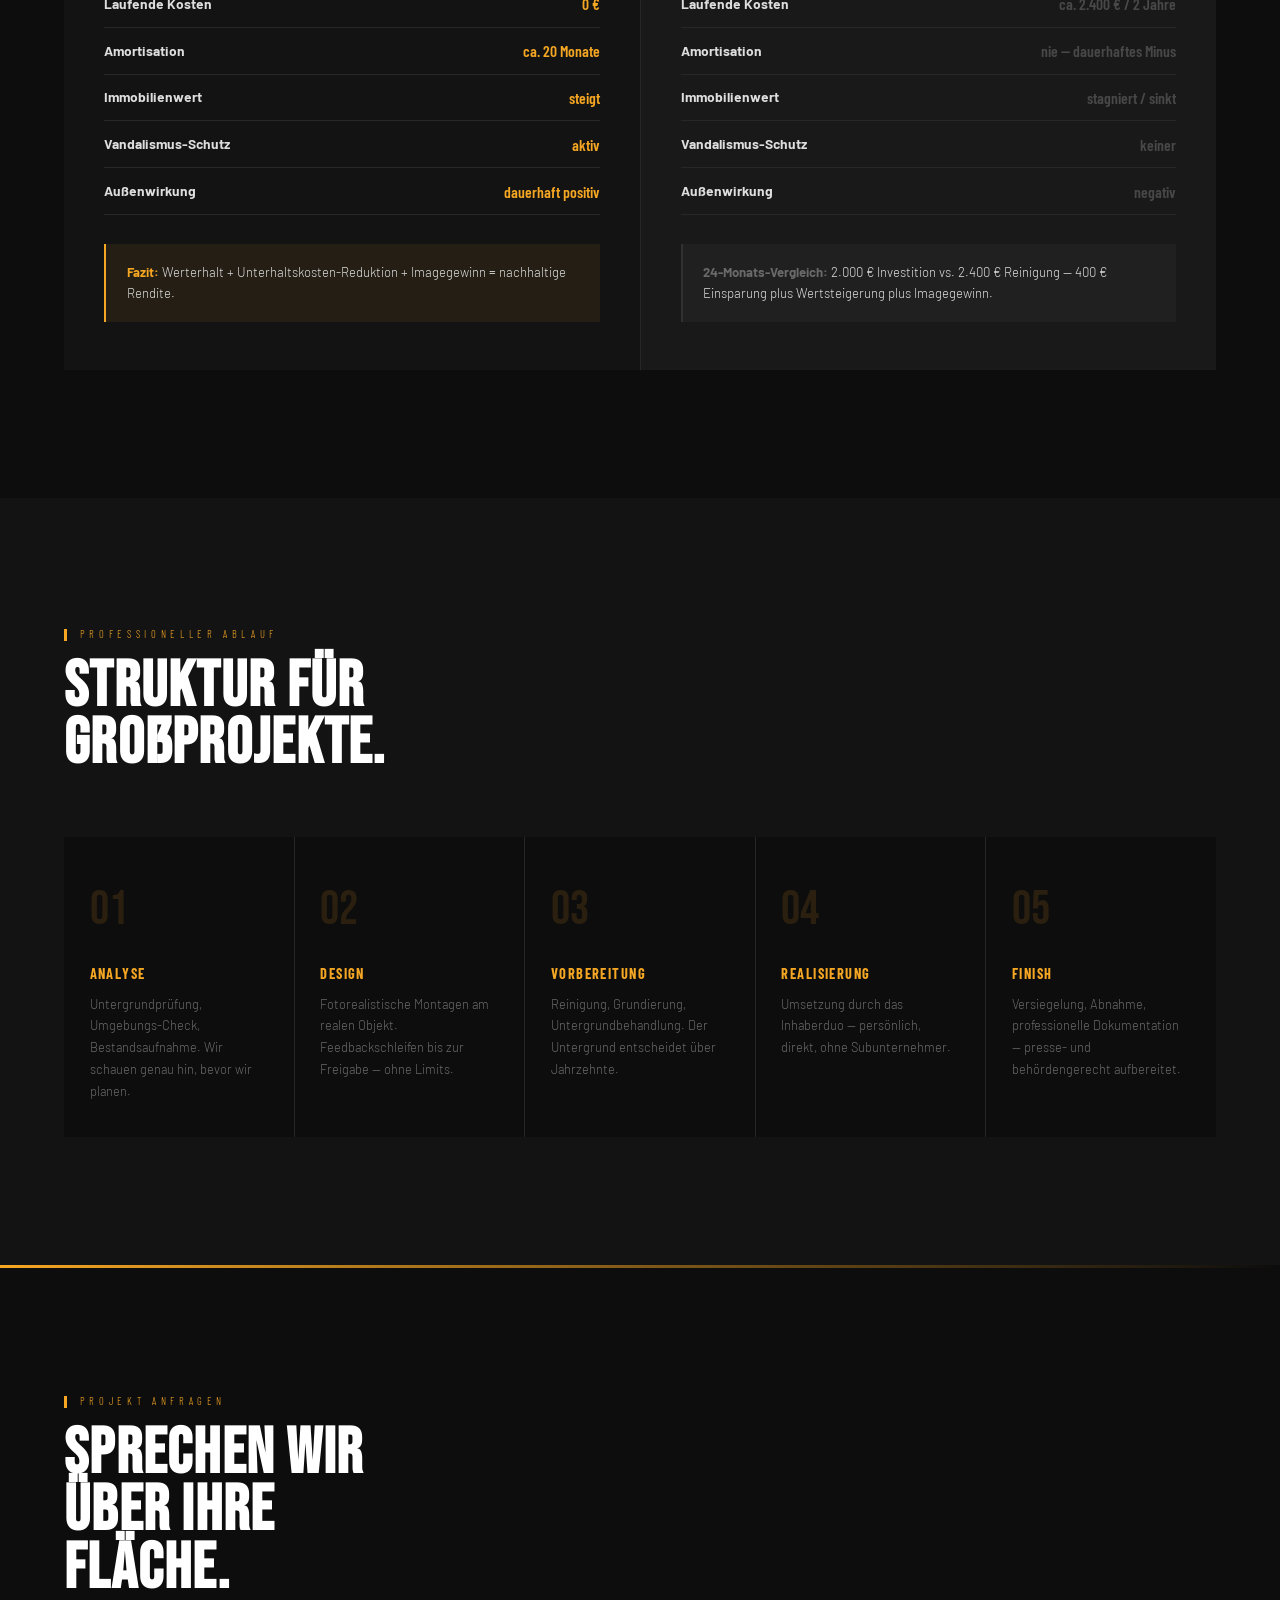
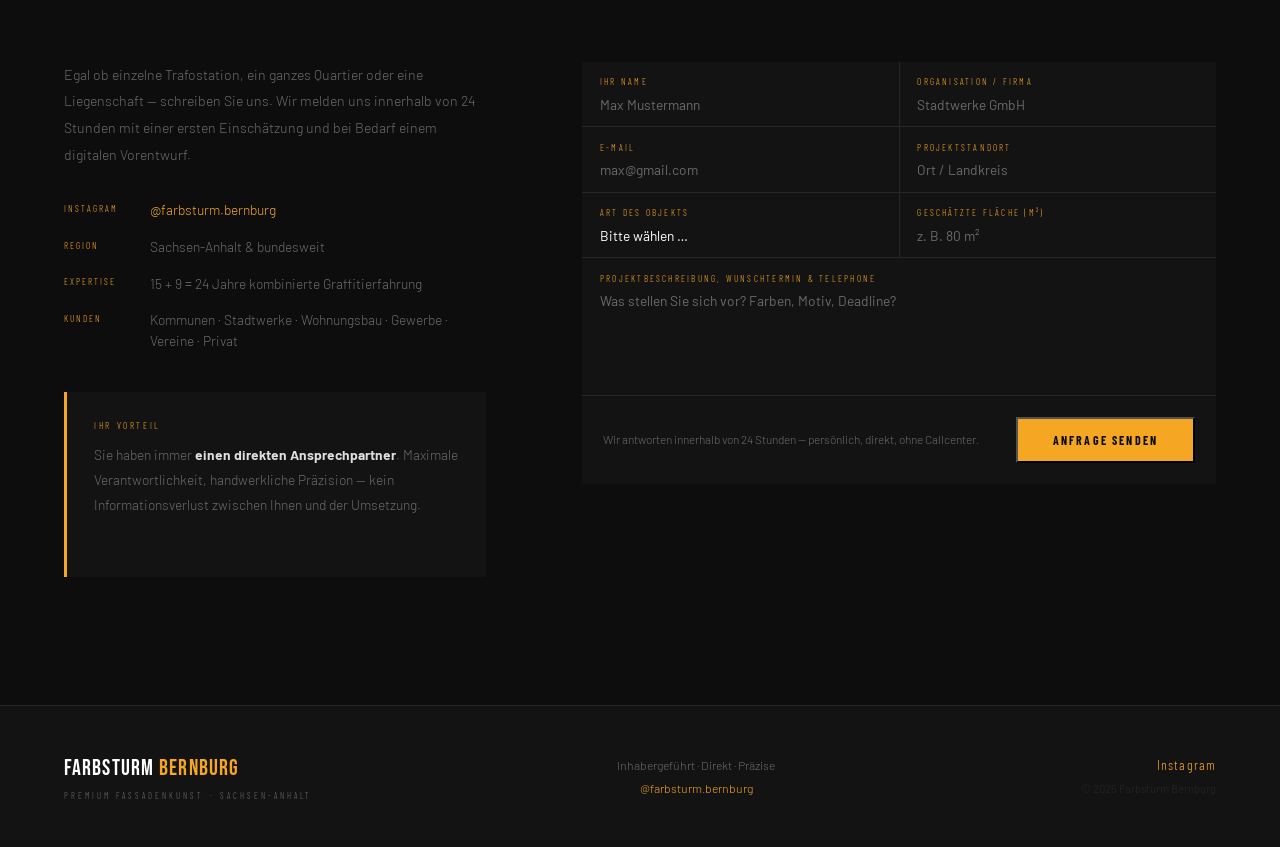
==== commit 13b2a92c: "added loading screen, favicon, adjusted resizing in some places. added php mailer" ====
--- a/index.html
+++ b/index.html
@@ -6,6 +6,10 @@
     <meta name="viewport" content="width=device-width, initial-scale=1.0">
     <title>Farbsturm Bernburg – Premium Fassadenkunst Sachsen-Anhalt</title>
     <link href="https://fonts.googleapis.com/css2?family=Bebas+Neue&family=Barlow+Condensed:wght@300;400;600;700&family=Barlow:wght@300;400;500&display=swap" rel="stylesheet">
+    <link rel="apple-touch-icon" sizes="180x180" href="/apple-touch-icon.png">
+    <link rel="icon" type="image/png" sizes="32x32" href="/favicon-32x32.png">
+    <link rel="icon" type="image/png" sizes="16x16" href="/favicon-16x16.png">
+    <link rel="manifest" href="/site.webmanifest">
     <style>
          :root {
             --gold: #F5A623;
@@ -39,6 +43,117 @@
             line-height: 1.6;
             overflow-x: hidden
         }
+        /* ─── LOADER ─── */
+        
+        #fs-loader {
+            position: fixed;
+            inset: 0;
+            z-index: 9999;
+            background: #111;
+            display: flex;
+            flex-direction: column;
+            align-items: center;
+            justify-content: center;
+            transition: opacity 0.7s ease, visibility 0.7s ease;
+        }
+        
+        #fs-loader.done {
+            opacity: 0;
+            visibility: hidden;
+            pointer-events: none;
+        }
+        
+        #fs-canvas-wrap {
+            position: absolute;
+            inset: 0;
+            overflow: hidden;
+        }
+        
+        #fs-splatter {
+            position: absolute;
+            inset: 0;
+            width: 100%;
+            height: 100%;
+        }
+        
+        #fs-logo {
+            position: relative;
+            z-index: 10;
+            text-align: center;
+            user-select: none;
+        }
+        
+        #fs-logo .fs-eyebrow {
+            font-family: 'Barlow Condensed', sans-serif;
+            font-size: clamp(10px, 1.8vw, 13px);
+            letter-spacing: 0.45em;
+            color: #555;
+            text-transform: uppercase;
+            margin-bottom: 6px;
+            transition: color 1.2s ease;
+        }
+        
+        #fs-logo h1.fs-h1 {
+            font-family: 'Bebas Neue', sans-serif;
+            font-size: clamp(64px, 14vw, 140px);
+            line-height: 0.9;
+            color: #2a2a2a;
+            letter-spacing: 0.04em;
+            position: relative;
+            margin-bottom: 0;
+        }
+        
+        #fs-logo h1.fs-h1 .fs-grad {
+            position: absolute;
+            inset: 0;
+            background: var(--gold);
+            -webkit-background-clip: text;
+            background-clip: text;
+            -webkit-text-fill-color: transparent;
+            opacity: 1;
+            pointer-events: none;
+        }
+        
+        #fs-logo .fs-sub {
+            font-family: 'Barlow Condensed', sans-serif;
+            font-size: clamp(11px, 2vw, 15px);
+            letter-spacing: 0.55em;
+            color: #444;
+            text-transform: uppercase;
+            margin-top: 14px;
+            transition: color 1.2s ease;
+        }
+        
+        #fs-progress-track {
+            position: relative;
+            z-index: 10;
+            margin-top: 48px;
+            width: min(320px, 60vw);
+            height: 2px;
+            background: #222;
+            border-radius: 2px;
+            overflow: hidden;
+        }
+        
+        #fs-progress-bar {
+            height: 100%;
+            width: 0%;
+            background: #444;
+            border-radius: 2px;
+            transition: width 0.12s linear, background 0.8s ease;
+        }
+        
+        #fs-pct {
+            position: relative;
+            z-index: 10;
+            font-family: 'Barlow Condensed', sans-serif;
+            font-size: 13px;
+            letter-spacing: 0.2em;
+            color: #444;
+            margin-top: 14px;
+            transition: color 0.8s ease;
+        }
+        /* ─── END LOADER ─── */
         
          ::-webkit-scrollbar {
             width: 3px
@@ -496,6 +611,7 @@
             justify-content: center;
             padding: clamp(1rem, 3vw, 3rem);
             box-sizing: border-box;
+            overflow: hidden;
         }
         
         .image-wrap {
@@ -715,7 +831,12 @@
         .scd {
             font-size: .82rem;
             color: var(--muted);
-            line-height: 1.65
+            line-height: 1.65;
+            hyphens: auto;
+            -webkit-hyphens: auto;
+            overflow-wrap: break-word;
+            word-wrap: break-word;
+            word-break: normal;
         }
         /* BEFORE/AFTER */
         
@@ -1055,7 +1176,8 @@
         .mapstat {
             display: flex;
             gap: 3rem;
-            margin-top: 2.5rem
+            margin-top: 2.5rem;
+            flex-flow: wrap
         }
         
         .ms {
@@ -1971,6 +2093,21 @@
 
 <body>
 
+    <!-- ─── LOADER ─── -->
+    <div id="fs-loader">
+        <div id="fs-canvas-wrap"><canvas id="fs-splatter"></canvas></div>
+        <div id="fs-logo">
+            <div class="fs-eyebrow">Est. Bernburg — Saale</div>
+            <h1 class="fs-h1">FARBSTURM BERNBURG<span class="fs-grad">FARBSTURM BERNBURG</span></h1>
+            <div class="fs-sub">Graffiti &amp; Urban Art</div>
+        </div>
+        <div id="fs-progress-track">
+            <div id="fs-progress-bar"></div>
+        </div>
+        <div id="fs-pct">000%</div>
+    </div>
+
+
     <nav>
         <div class="nb"><b>Farbsturm Bernburg</b><small>Premium Fassadenkunst · Sachsen-Anhalt</small></div>
         <ul class="nl">
@@ -2348,7 +2485,7 @@
                         <div class="cfg"><label>Organisation / Firma</label><input type="text" id="fo" placeholder="Stadtwerke GmbH"></div>
                     </div>
                     <div class="cfr">
-                        <div class="cfg"><label>Telefon / E-Mail</label><input type="text" id="fk" placeholder="+49 ..."></div>
+                        <div class="cfg"><label>E-Mail</label><input type="text" id="fk" placeholder="max@gmail.com"></div>
                         <div class="cfg"><label>Projektstandort</label><input type="text" id="floc" placeholder="Ort / Landkreis"></div>
                     </div>
                     <div class="cfr">
@@ -2369,7 +2506,7 @@
                         <div class="cfg"><label>Geschätzte Fläche (m²)</label><input type="text" id="farea" placeholder="z. B. 80 m²"></div>
                     </div>
                     <div class="cfr full">
-                        <div class="cfg"><label>Projektbeschreibung &amp; Wunschtermin</label><textarea id="fmsg2" placeholder="Was stellen Sie sich vor? Farben, Motiv, Deadline?"></textarea></div>
+                        <div class="cfg"><label>Projektbeschreibung, Wunschtermin &amp; Telephone</label><textarea id="fmsg2" placeholder="Was stellen Sie sich vor? Farben, Motiv, Deadline?"></textarea></div>
                     </div>
                     <div class="cfsub">
                         <span class="cfnote">Wir antworten innerhalb von 24 Stunden — persönlich, direkt, ohne Callcenter.</span>
@@ -2394,6 +2531,8 @@
     </footer>
 
     <script src="assets/js/main.js"></script>
+    <script src="assets/js/loader.js"></script>
+
 </body>
 
 </html>
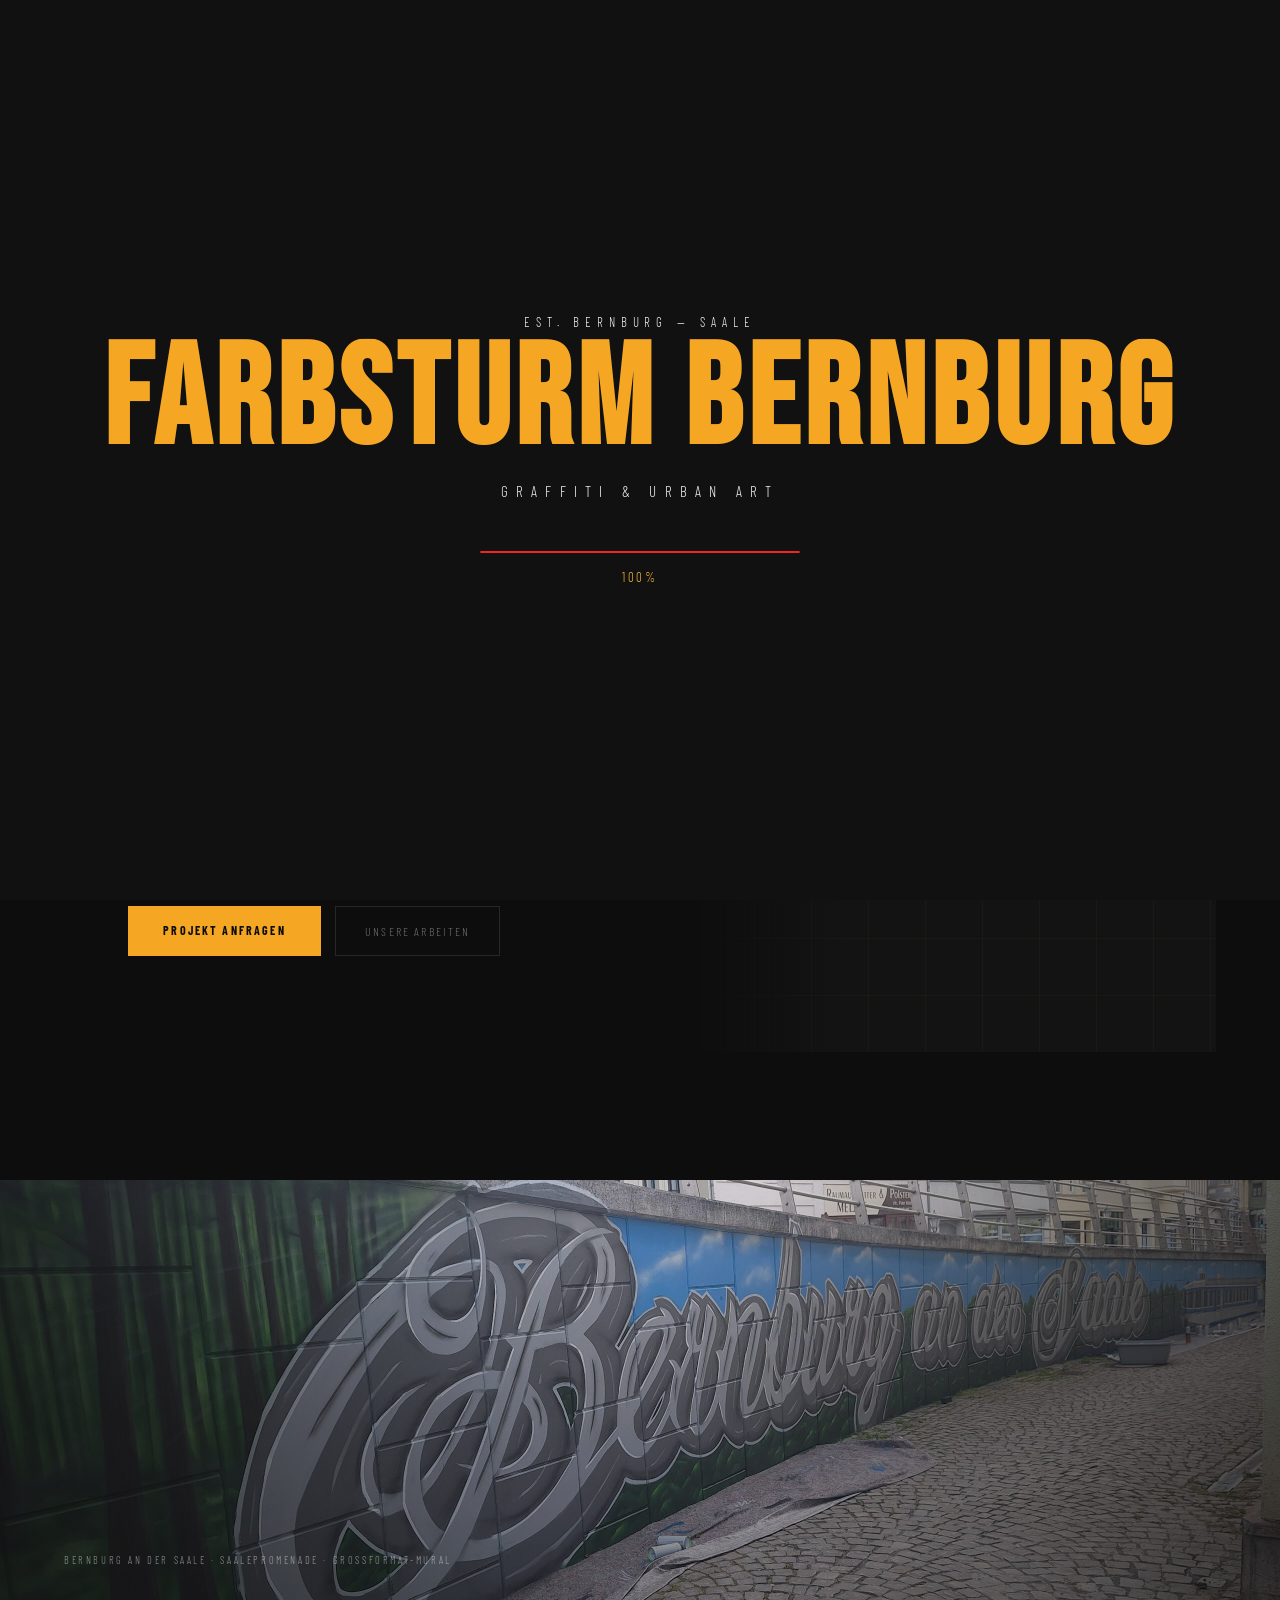
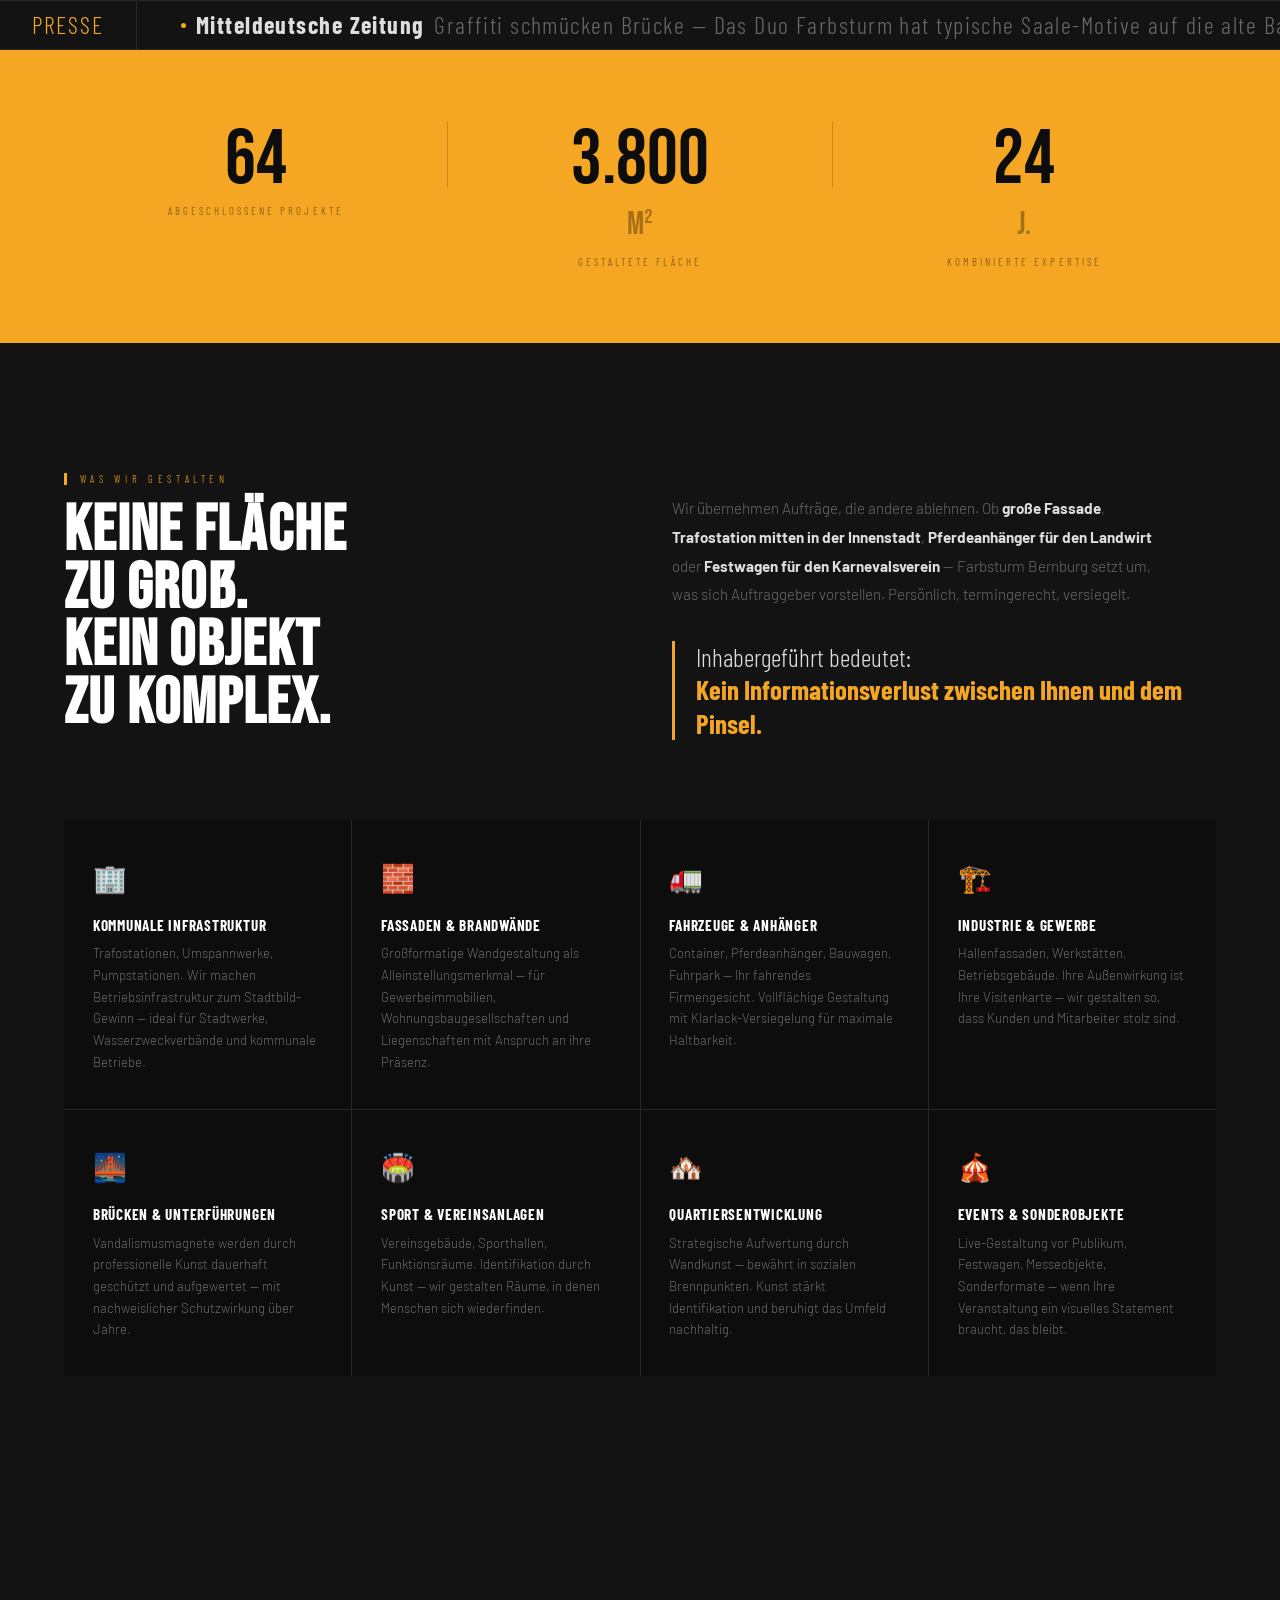
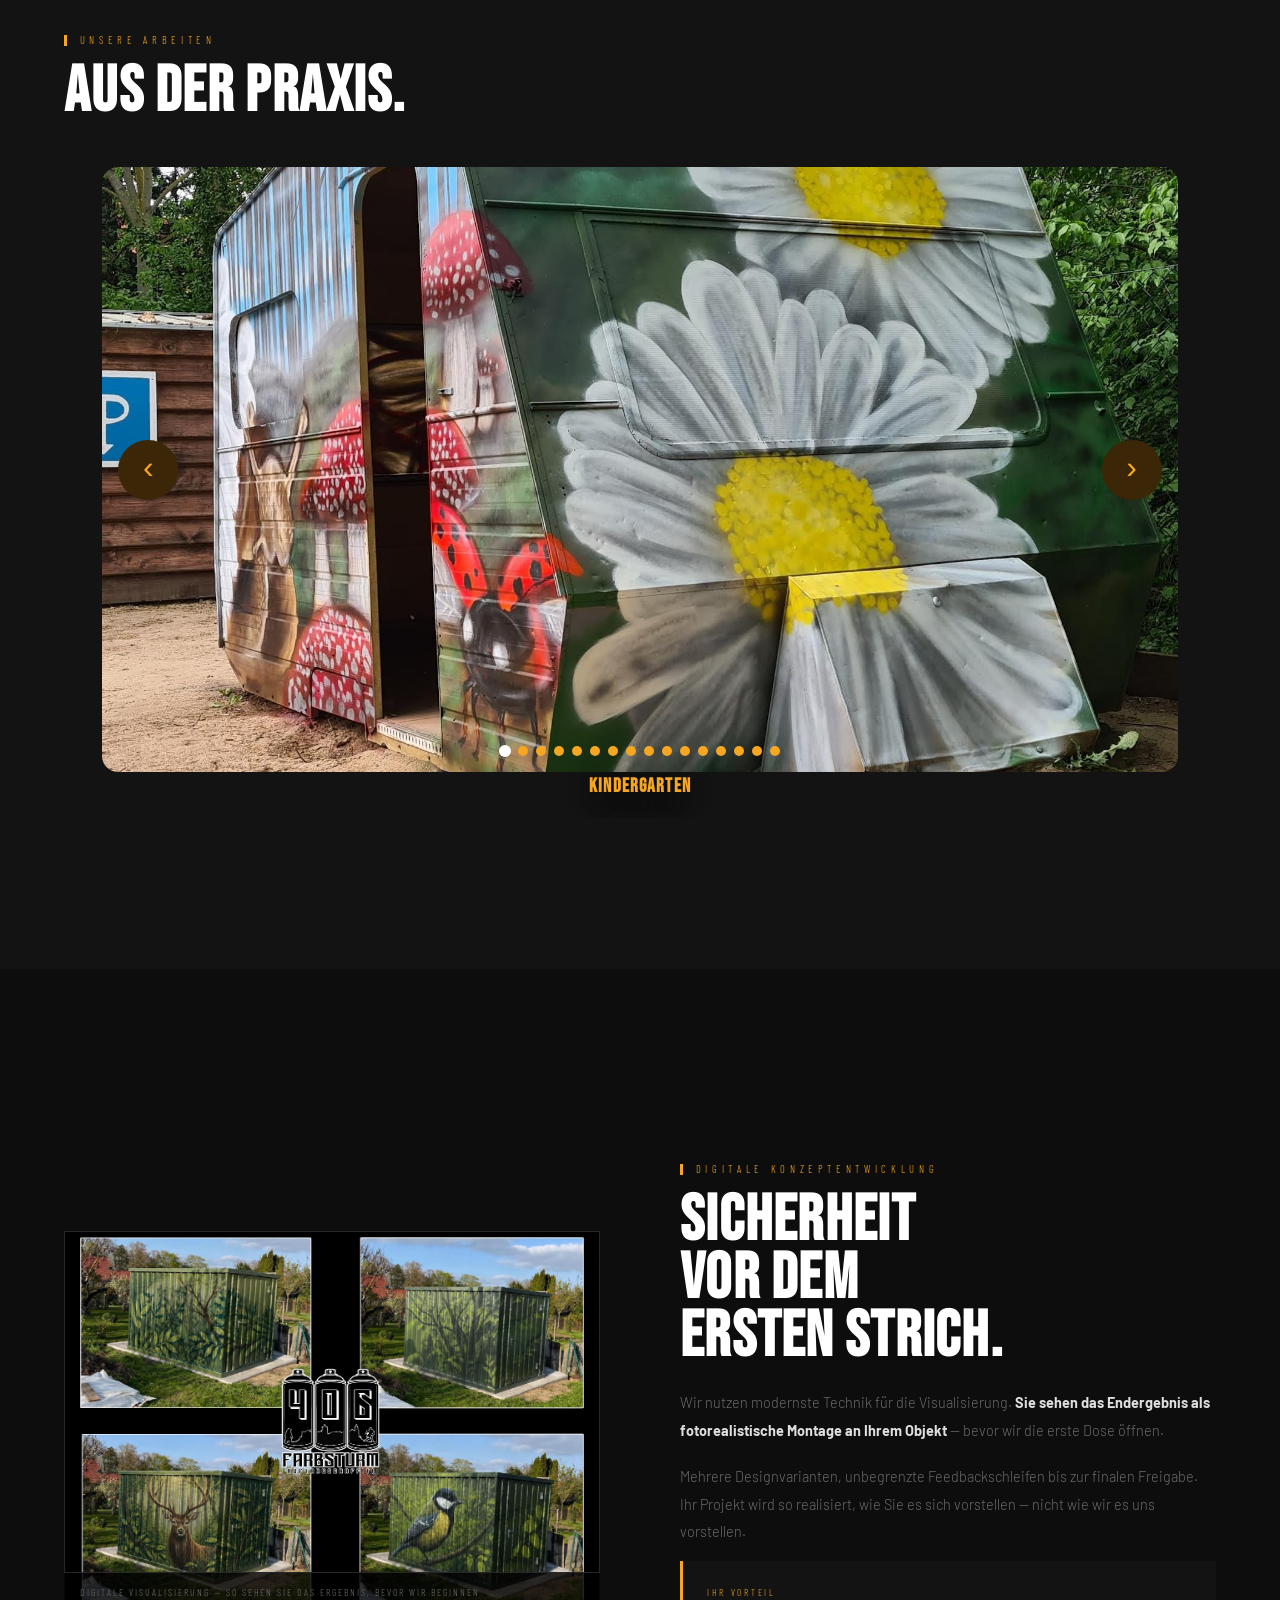
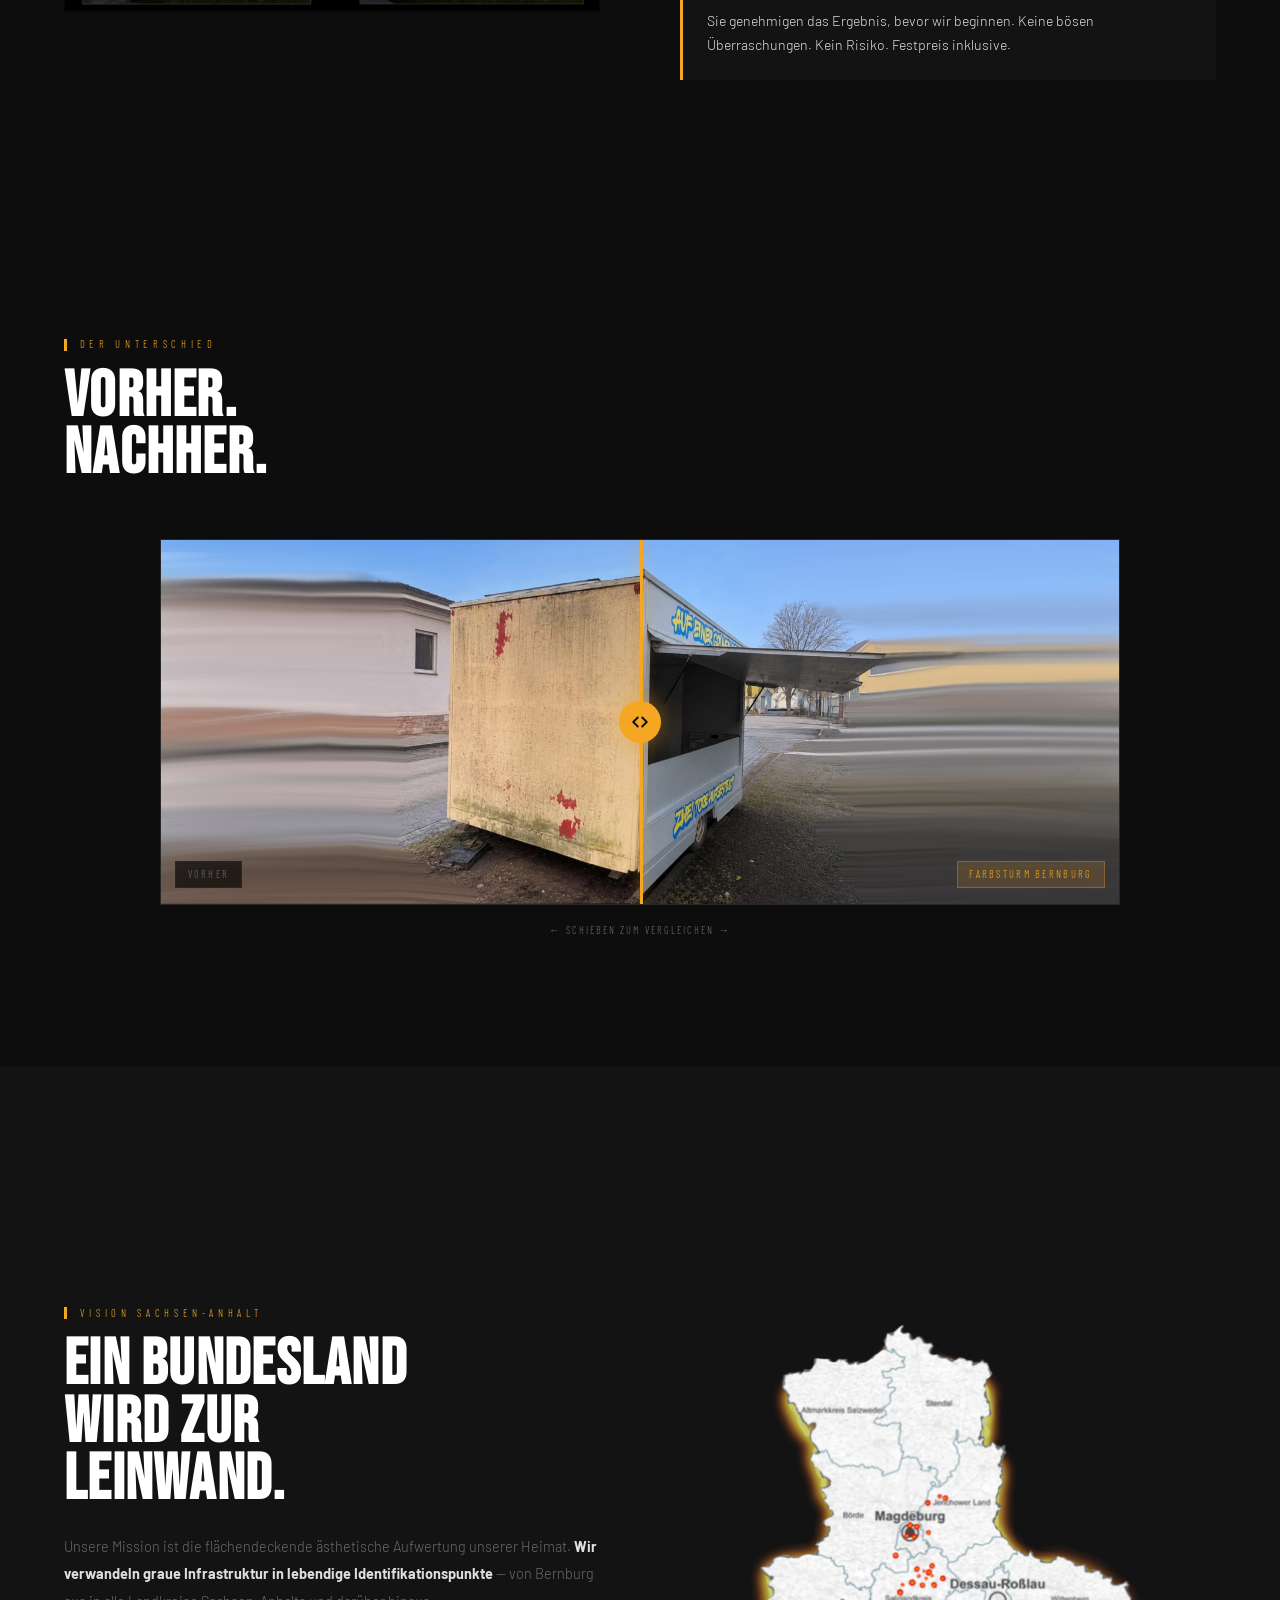
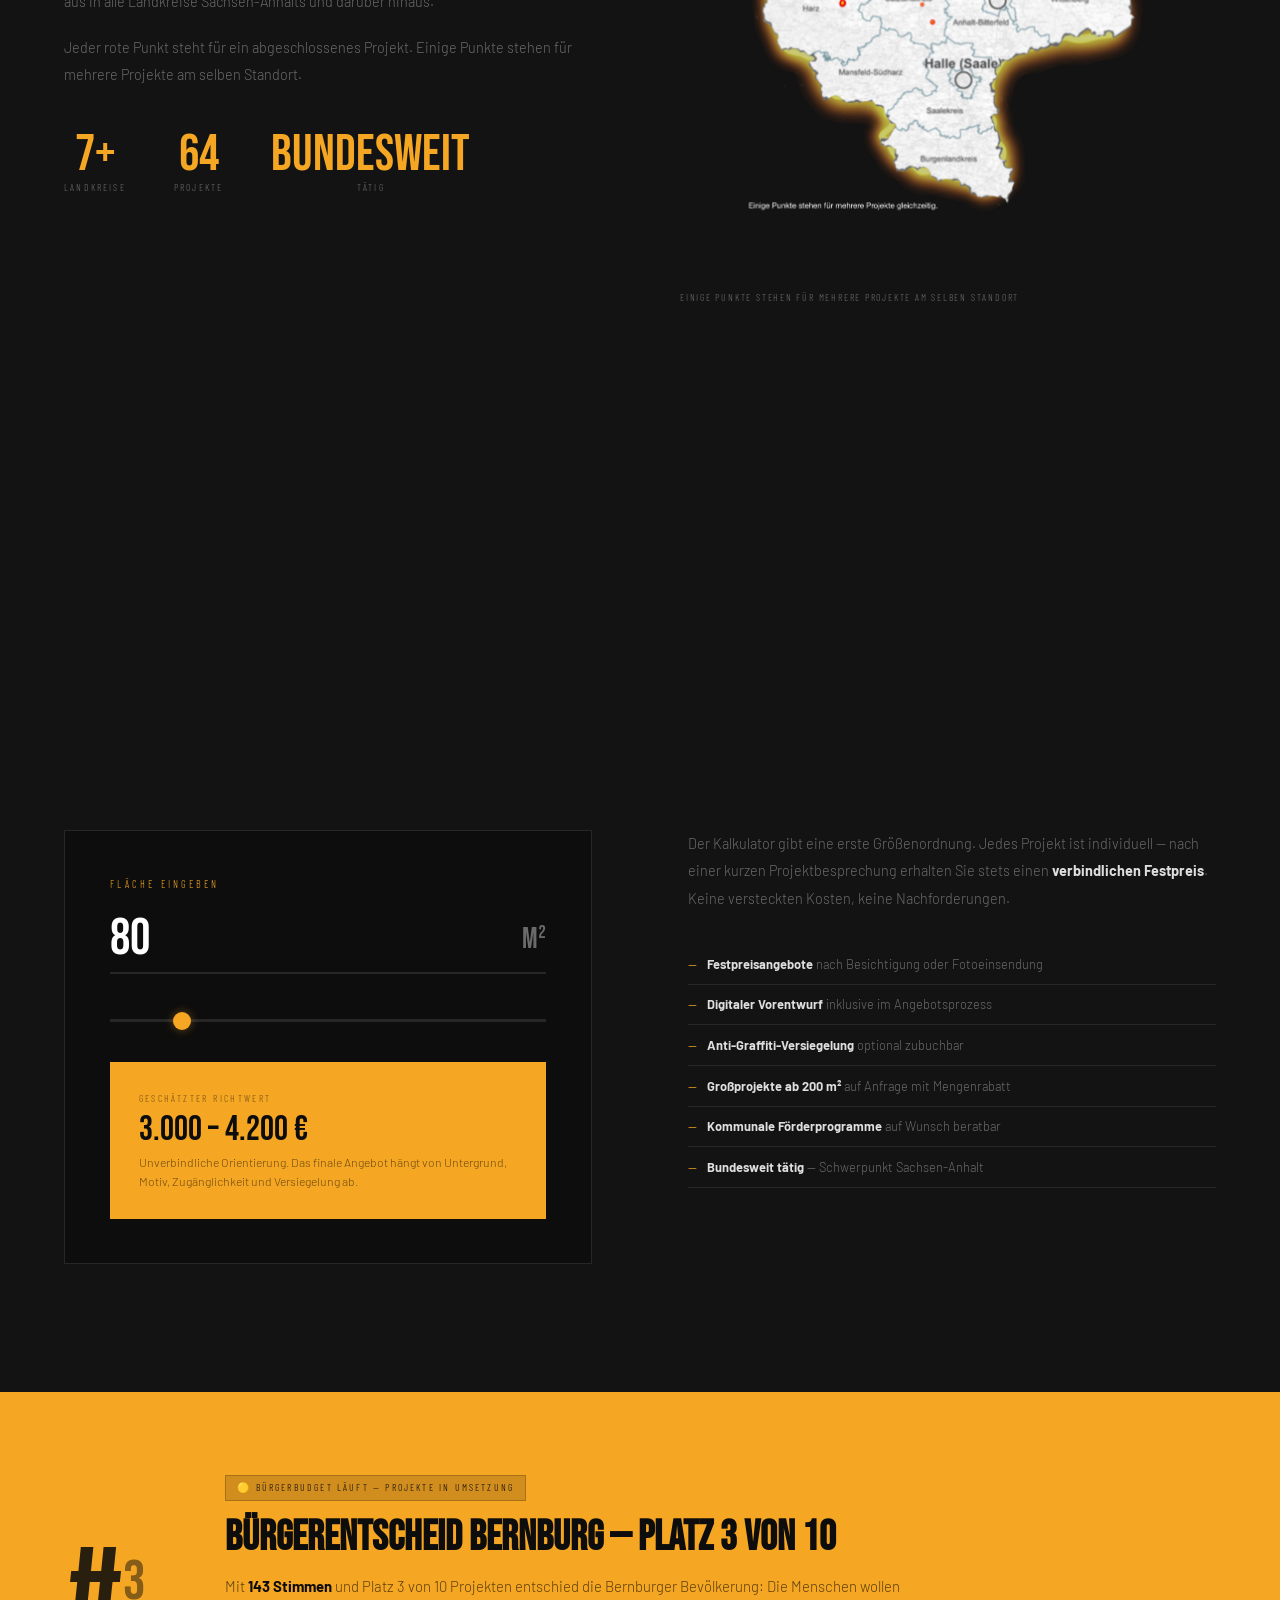
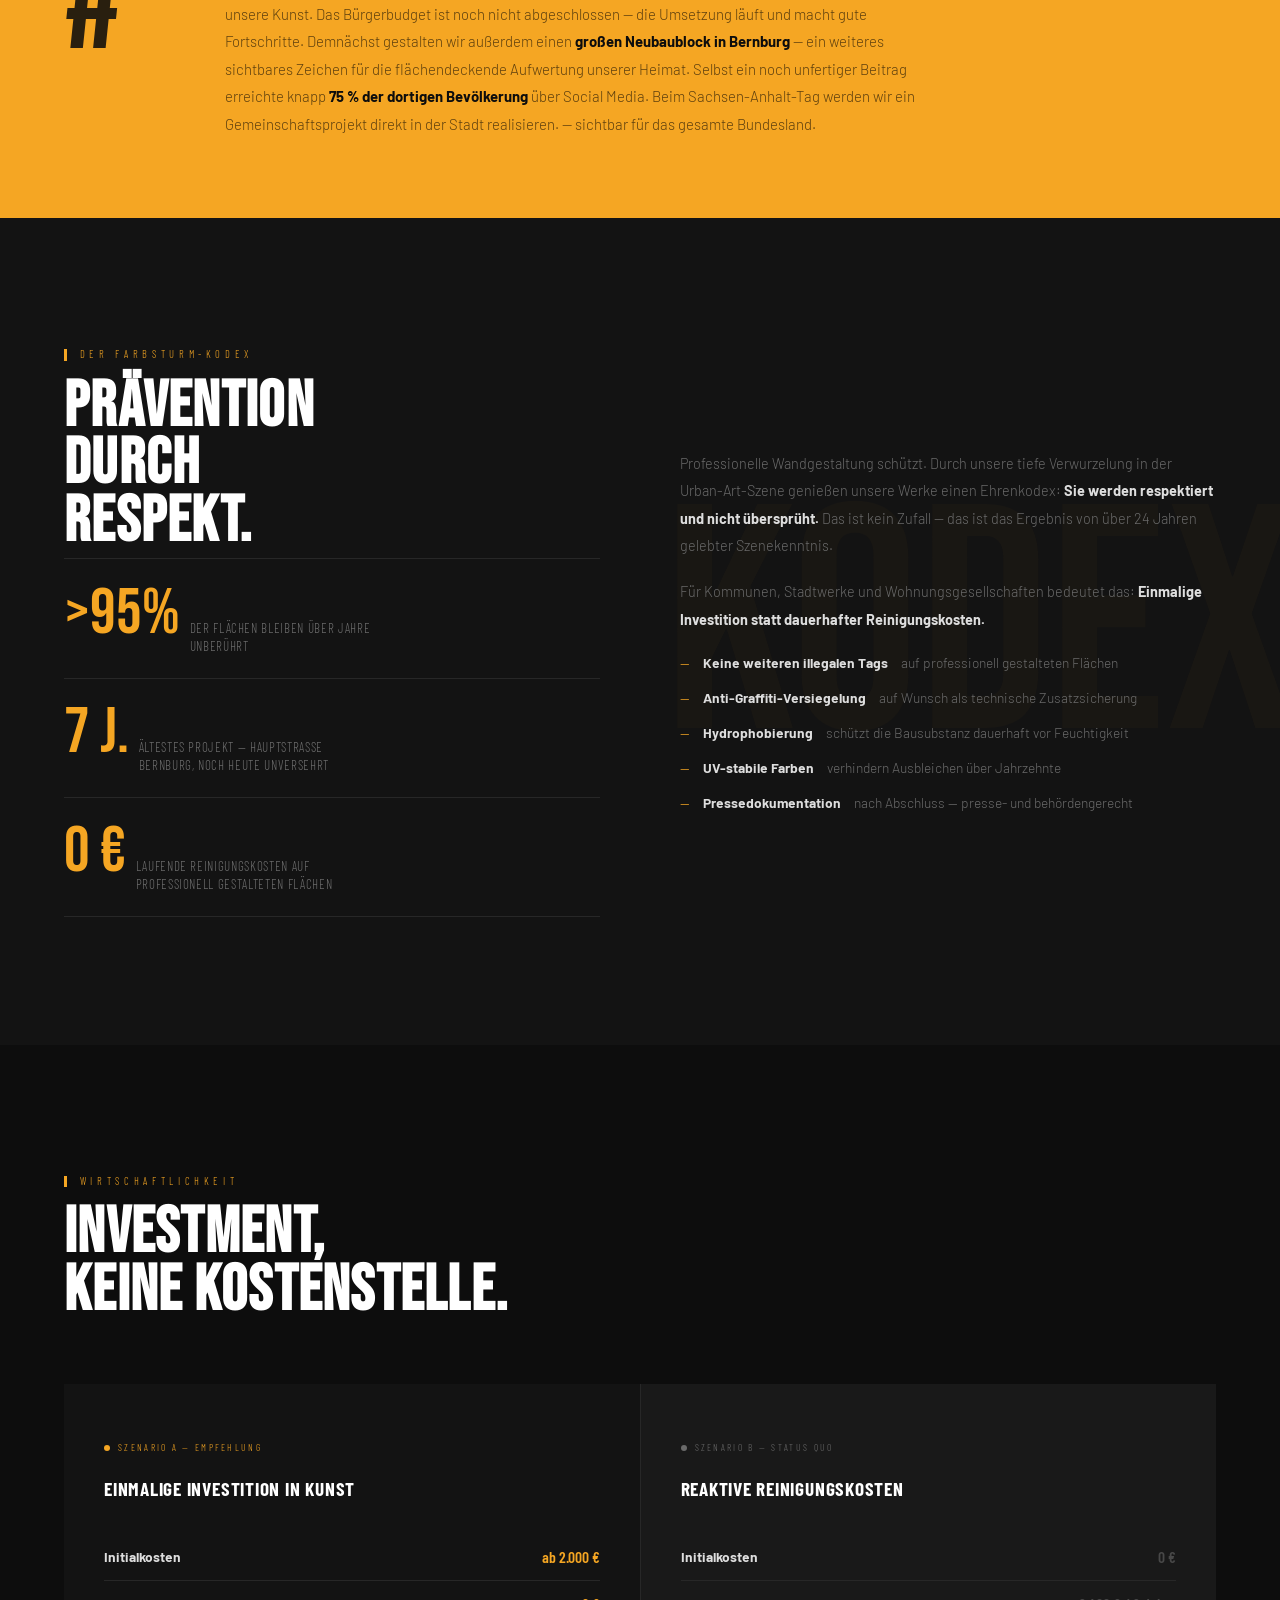
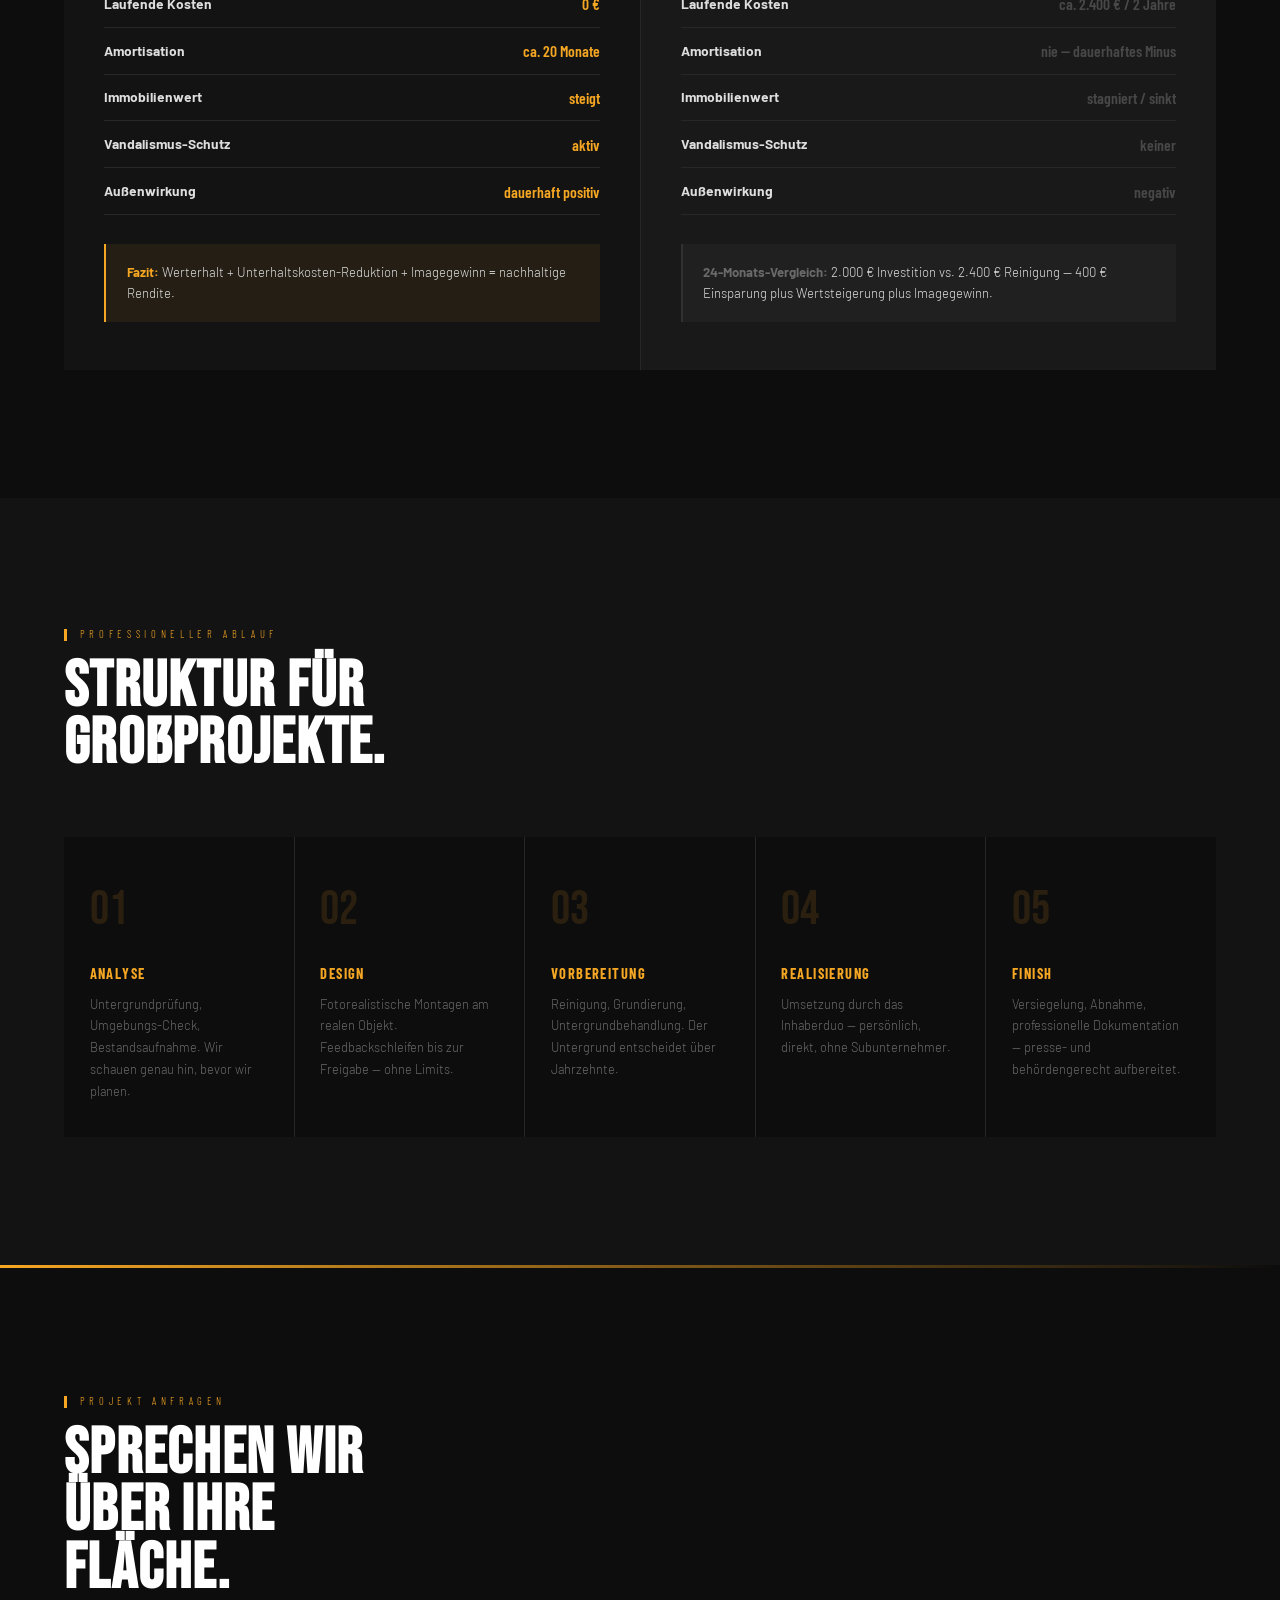
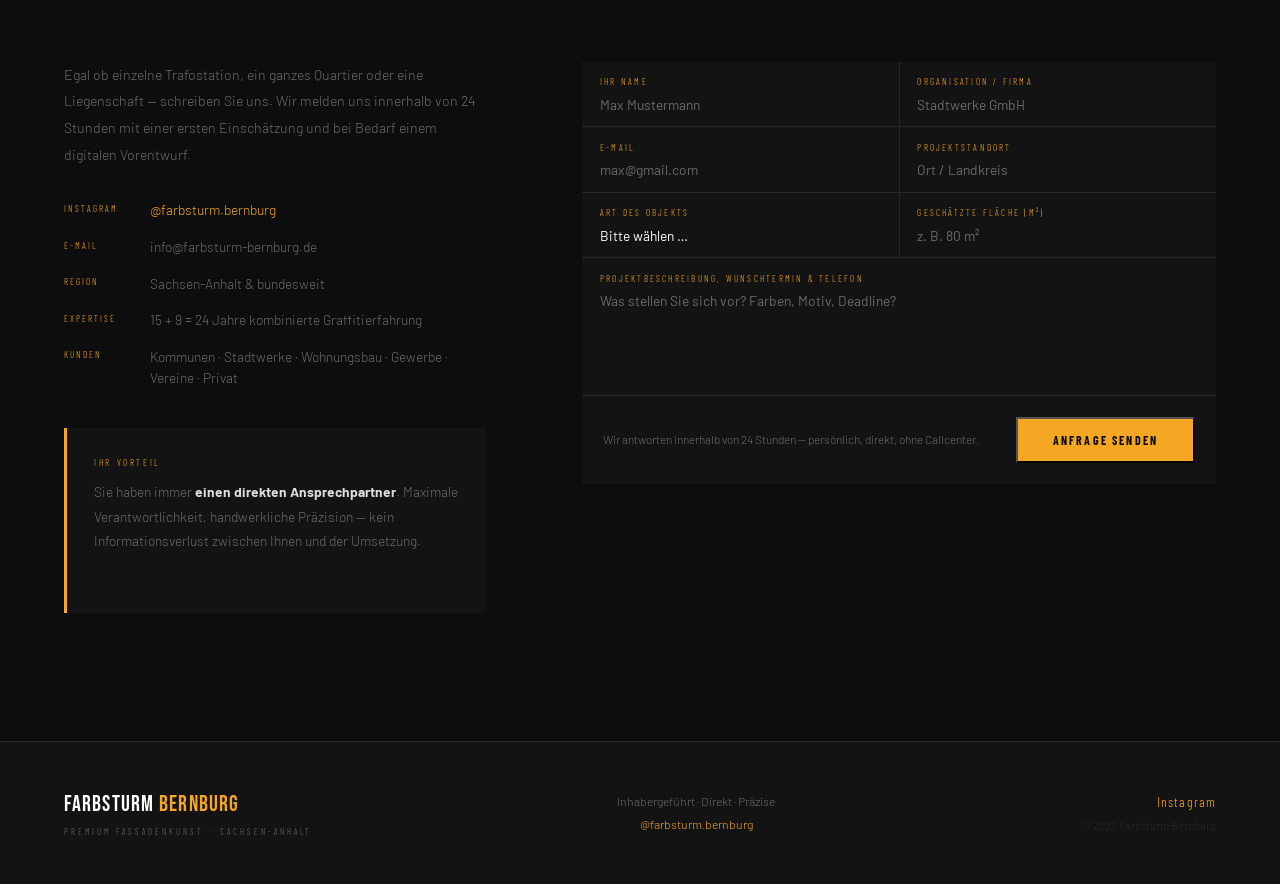
==== commit 1d18c47b: "smll changes in words and colors" ====
--- a/index.html
+++ b/index.html
@@ -87,10 +87,9 @@
             font-family: 'Barlow Condensed', sans-serif;
             font-size: clamp(10px, 1.8vw, 13px);
             letter-spacing: 0.45em;
-            color: #555;
+            color: #eeeeee;
             text-transform: uppercase;
             margin-bottom: 6px;
-            transition: color 1.2s ease;
         }
         
         #fs-logo h1.fs-h1 {
@@ -118,10 +117,9 @@
             font-family: 'Barlow Condensed', sans-serif;
             font-size: clamp(11px, 2vw, 15px);
             letter-spacing: 0.55em;
-            color: #444;
+            color: #eeeeee;
             text-transform: uppercase;
             margin-top: 14px;
-            transition: color 1.2s ease;
         }
         
         #fs-progress-track {
@@ -2307,7 +2305,7 @@
                     <div class="ms"><span class="msn">7+</span>
                         <div class="msl">Landkreise</div>
                     </div>
-                    <div class="ms"><span class="msn">80</span>
+                    <div class="ms"><span class="msn">64</span>
                         <div class="msl">Projekte</div>
                     </div>
                     <div class="ms"><span class="msn">bundesweit</span>
@@ -2469,6 +2467,7 @@
                 <p>Egal ob einzelne Trafostation, ein ganzes Quartier oder eine Liegenschaft — schreiben Sie uns. Wir melden uns innerhalb von 24 Stunden mit einer ersten Einschätzung und bei Bedarf einem digitalen Vorentwurf.</p>
                 <div class="ktd">
                     <div class="kdrow"><span class="kdlbl">Instagram</span><span><a href="https://www.instagram.com/farbsturm.bernburg" target="_blank" style="color:var(--gold);text-decoration:none">@farbsturm.bernburg</a></span></div>
+                    <div class="kdrow"><span class="kdlbl">E-mail</span><span>info@farbsturm-bernburg.de</span></div>
                     <div class="kdrow"><span class="kdlbl">Region</span><span>Sachsen-Anhalt &amp; bundesweit</span></div>
                     <div class="kdrow"><span class="kdlbl">Expertise</span><span>15 + 9 = 24 Jahre kombinierte Graffitierfahrung</span></div>
                     <div class="kdrow"><span class="kdlbl">Kunden</span><span>Kommunen · Stadtwerke · Wohnungsbau · Gewerbe · Vereine · Privat</span></div>
@@ -2506,7 +2505,7 @@
                         <div class="cfg"><label>Geschätzte Fläche (m²)</label><input type="text" id="farea" placeholder="z. B. 80 m²"></div>
                     </div>
                     <div class="cfr full">
-                        <div class="cfg"><label>Projektbeschreibung, Wunschtermin &amp; Telephone</label><textarea id="fmsg2" placeholder="Was stellen Sie sich vor? Farben, Motiv, Deadline?"></textarea></div>
+                        <div class="cfg"><label>Projektbeschreibung, Wunschtermin &amp; Telefon</label><textarea id="fmsg2" placeholder="Was stellen Sie sich vor? Farben, Motiv, Deadline?"></textarea></div>
                     </div>
                     <div class="cfsub">
                         <span class="cfnote">Wir antworten innerhalb von 24 Stunden — persönlich, direkt, ohne Callcenter.</span>
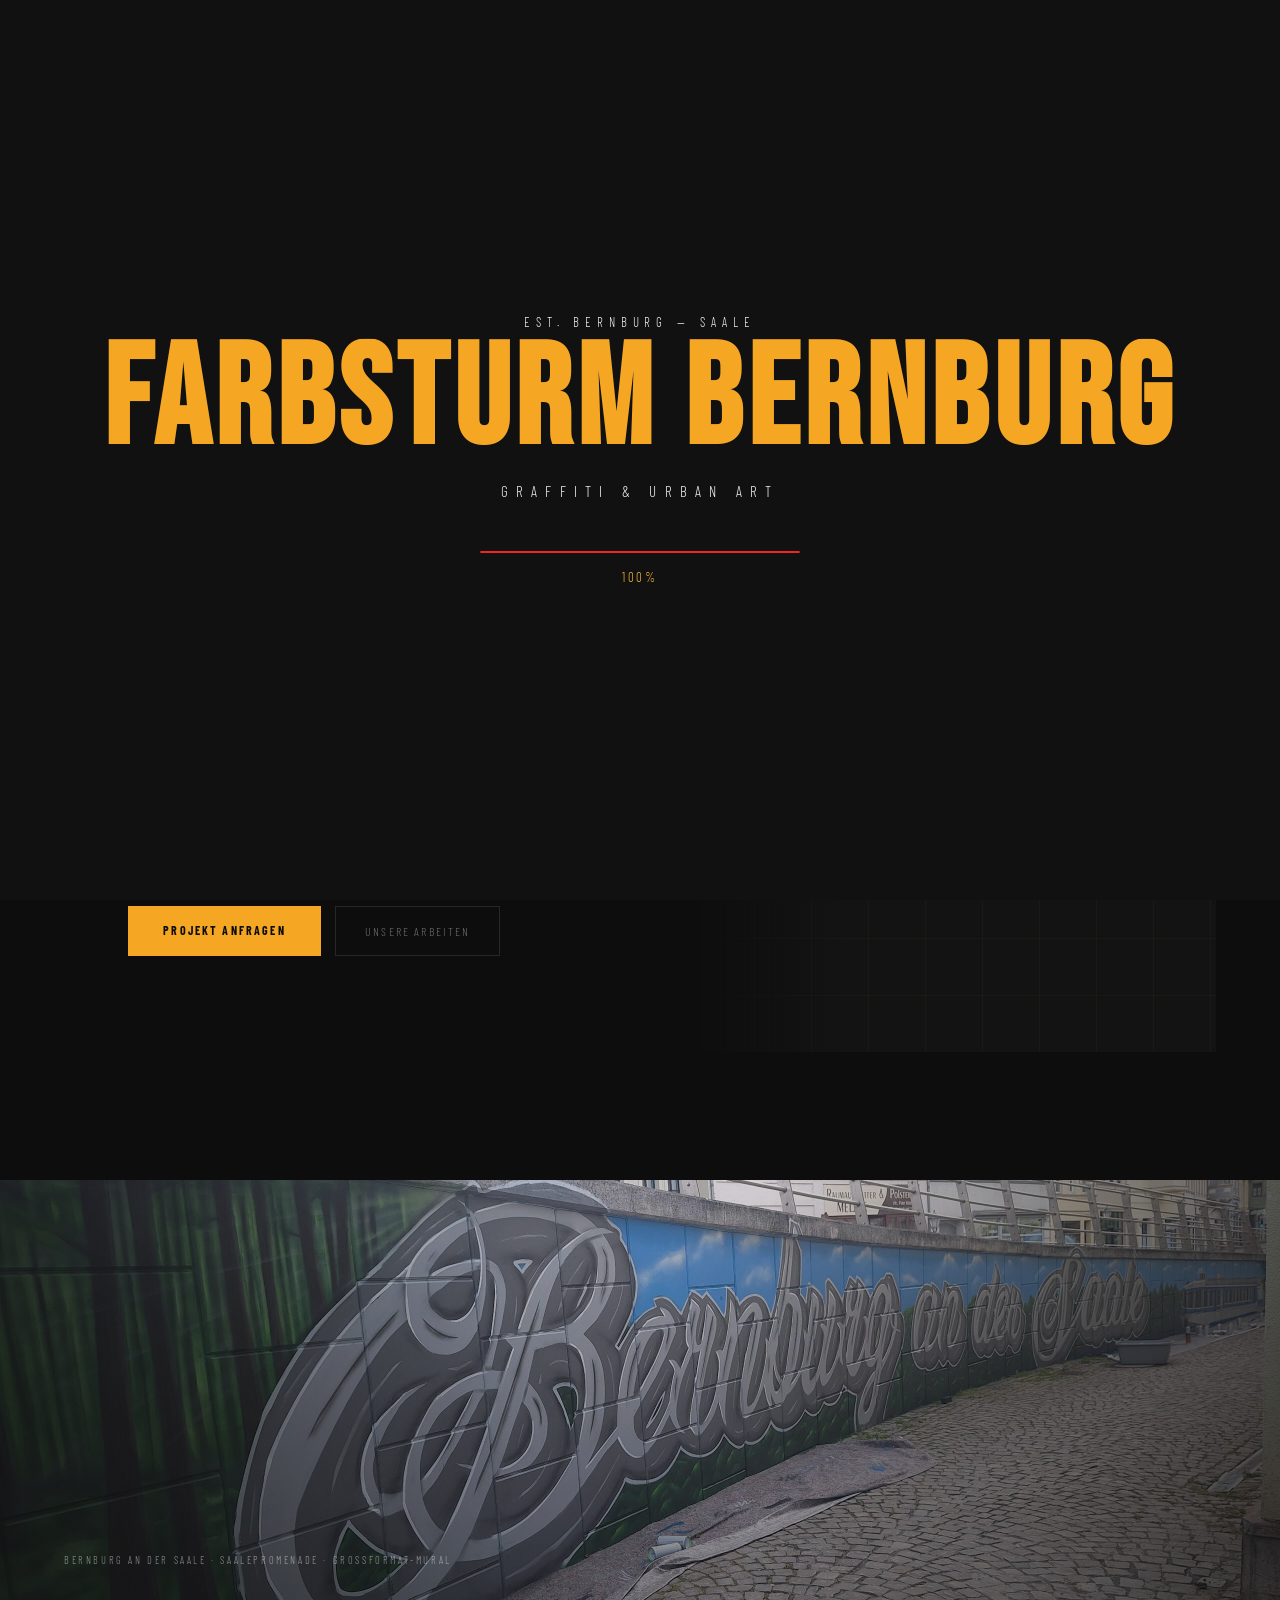
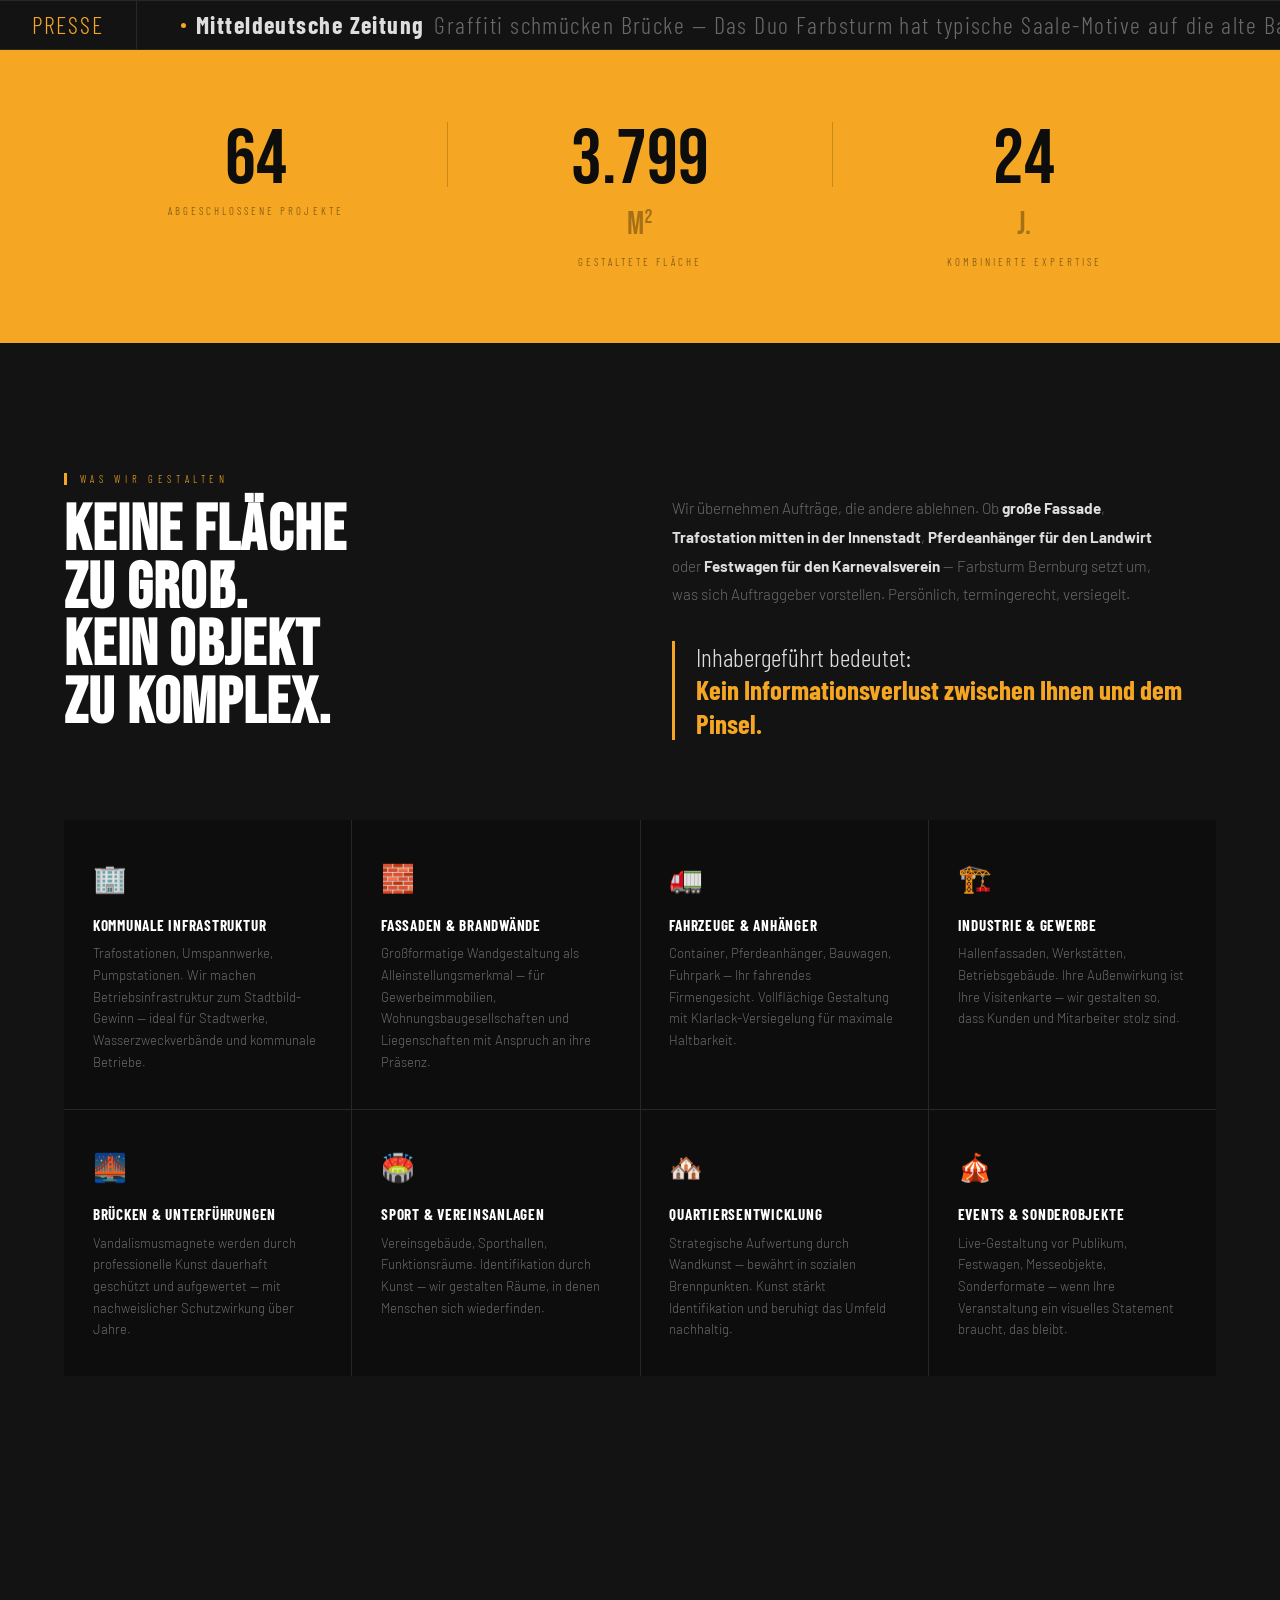
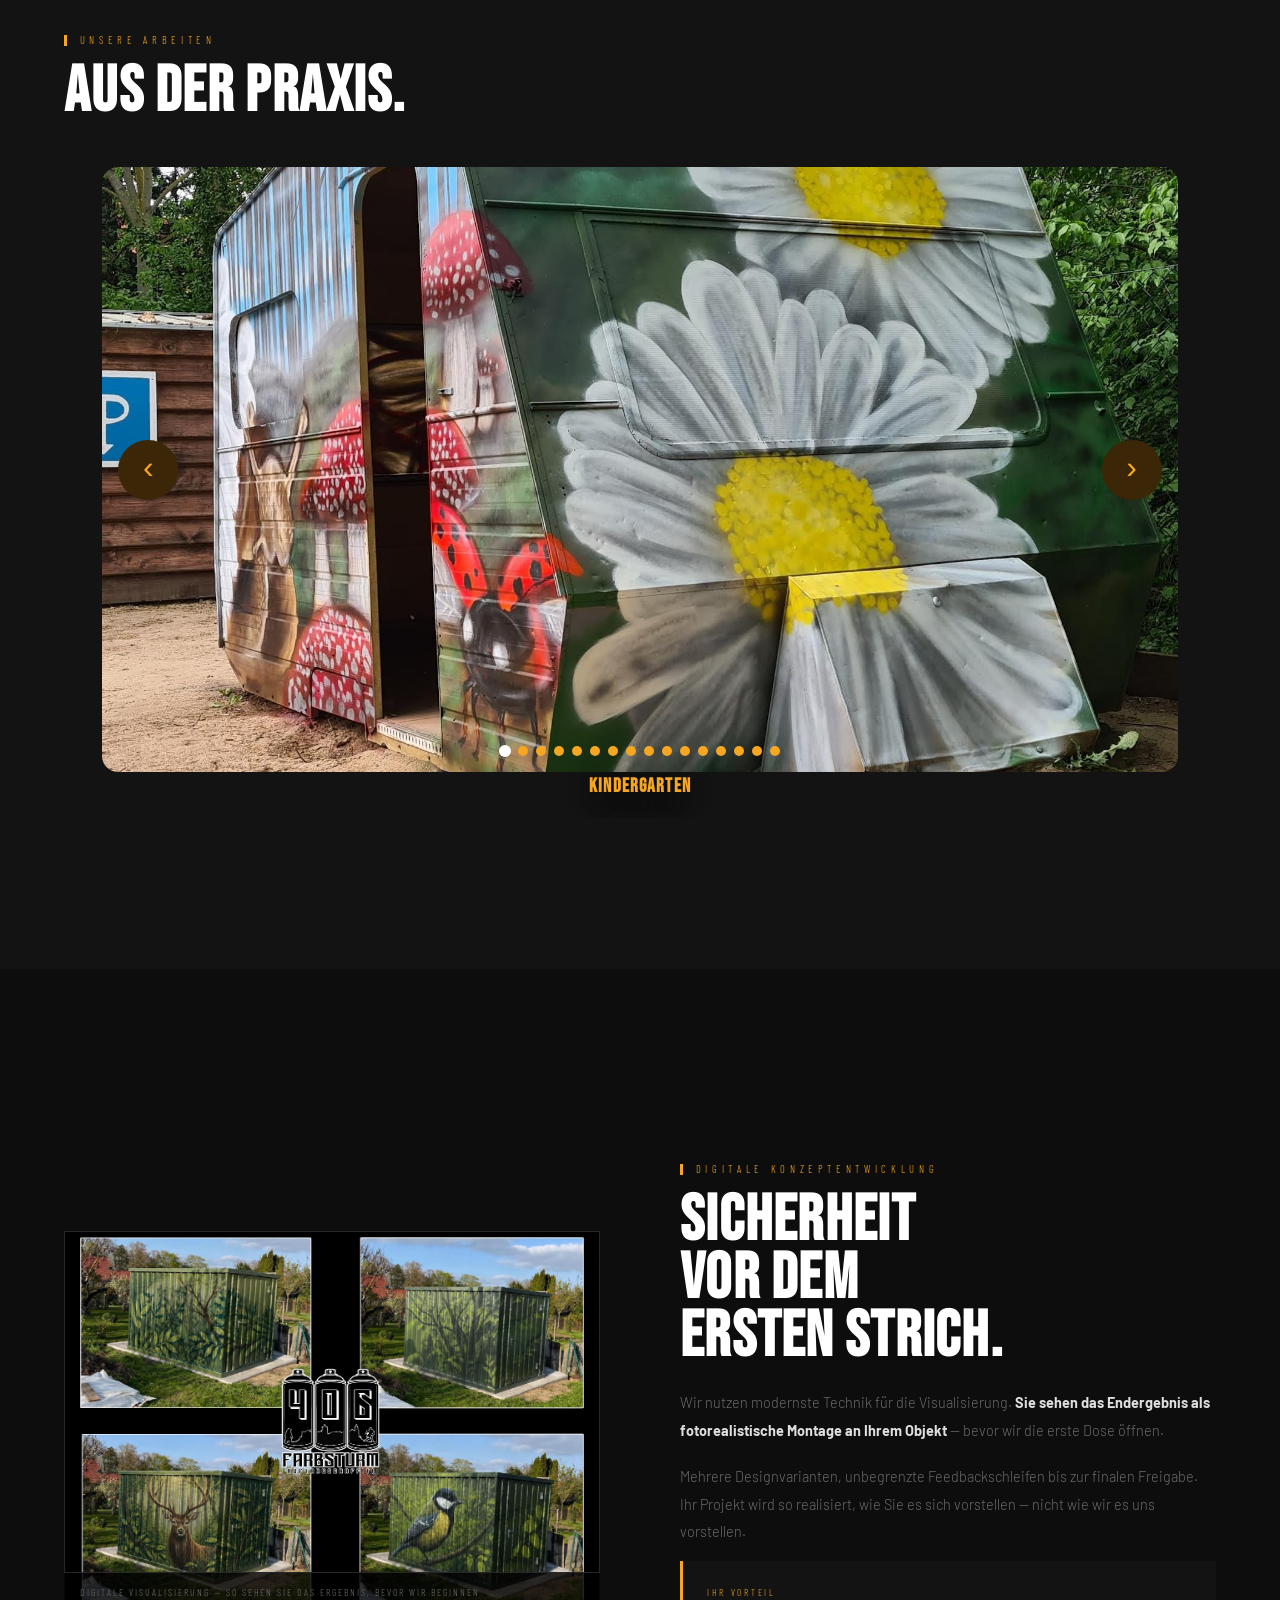
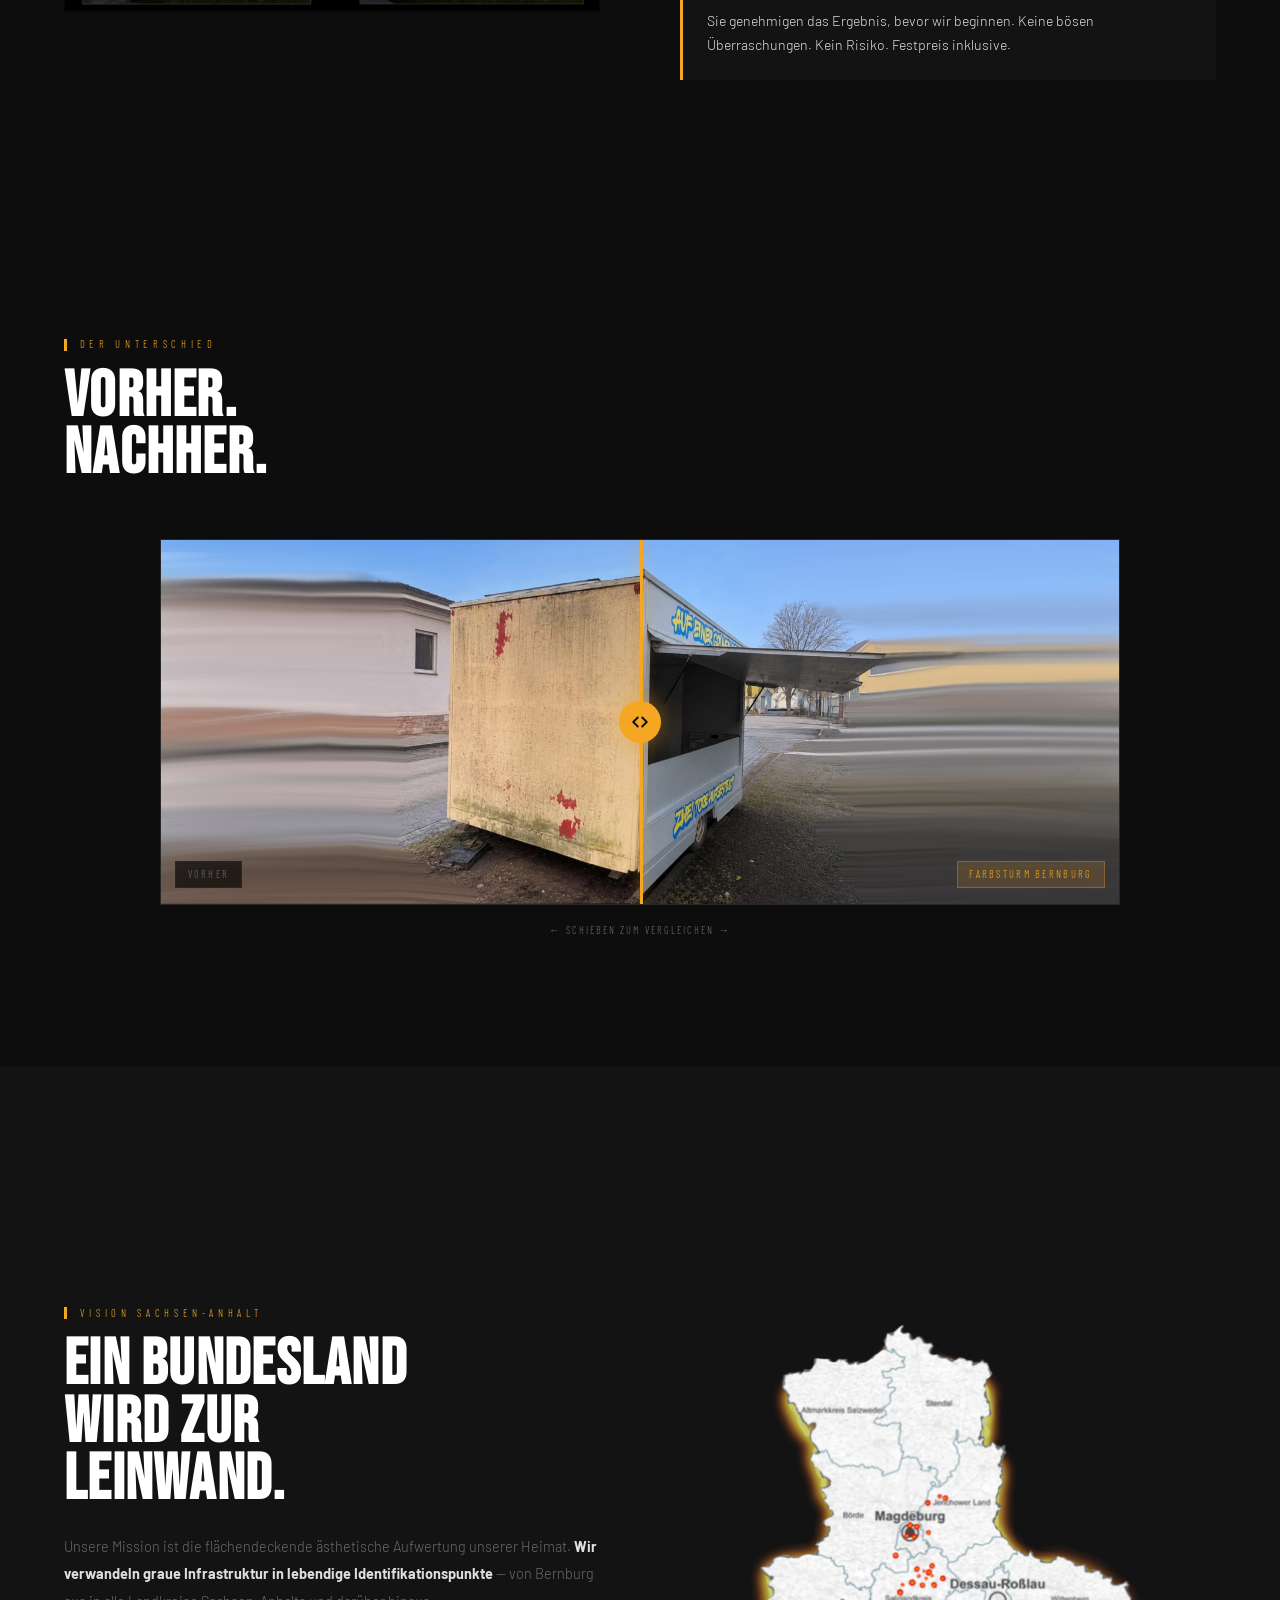
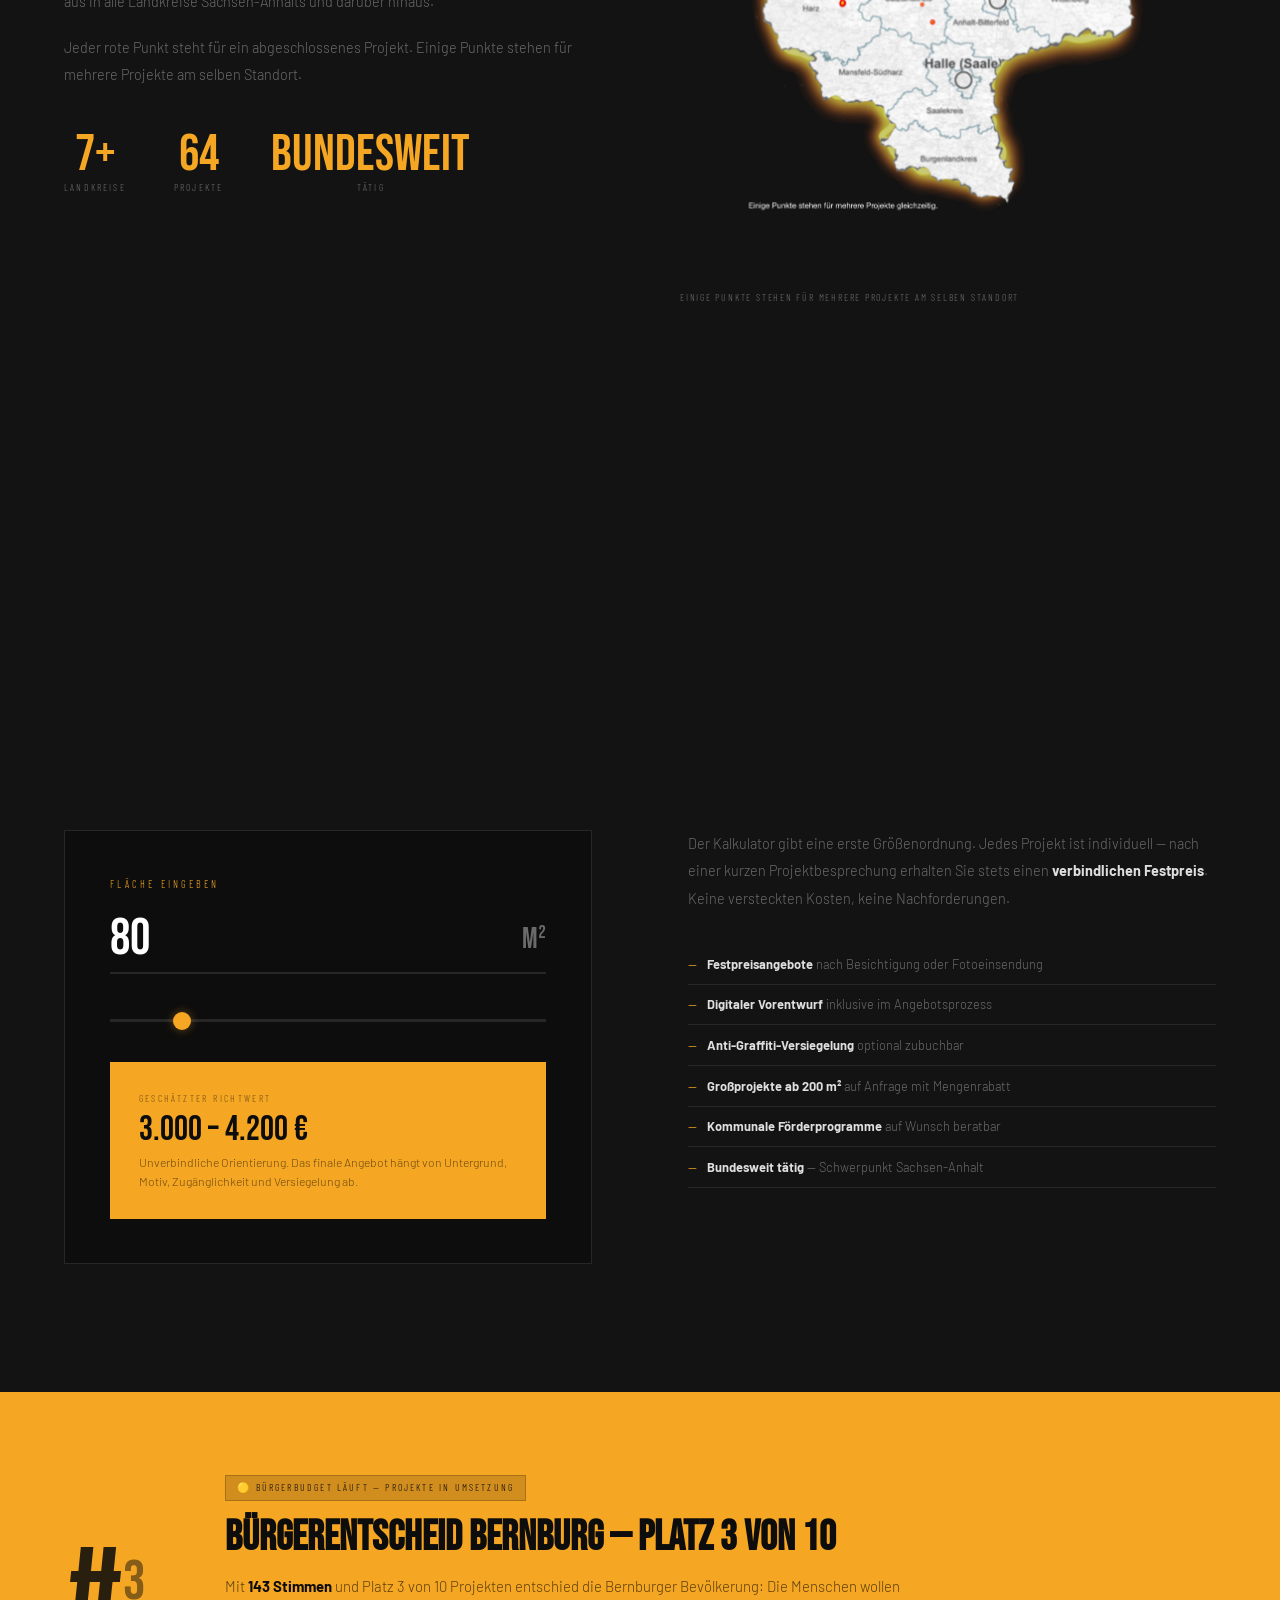
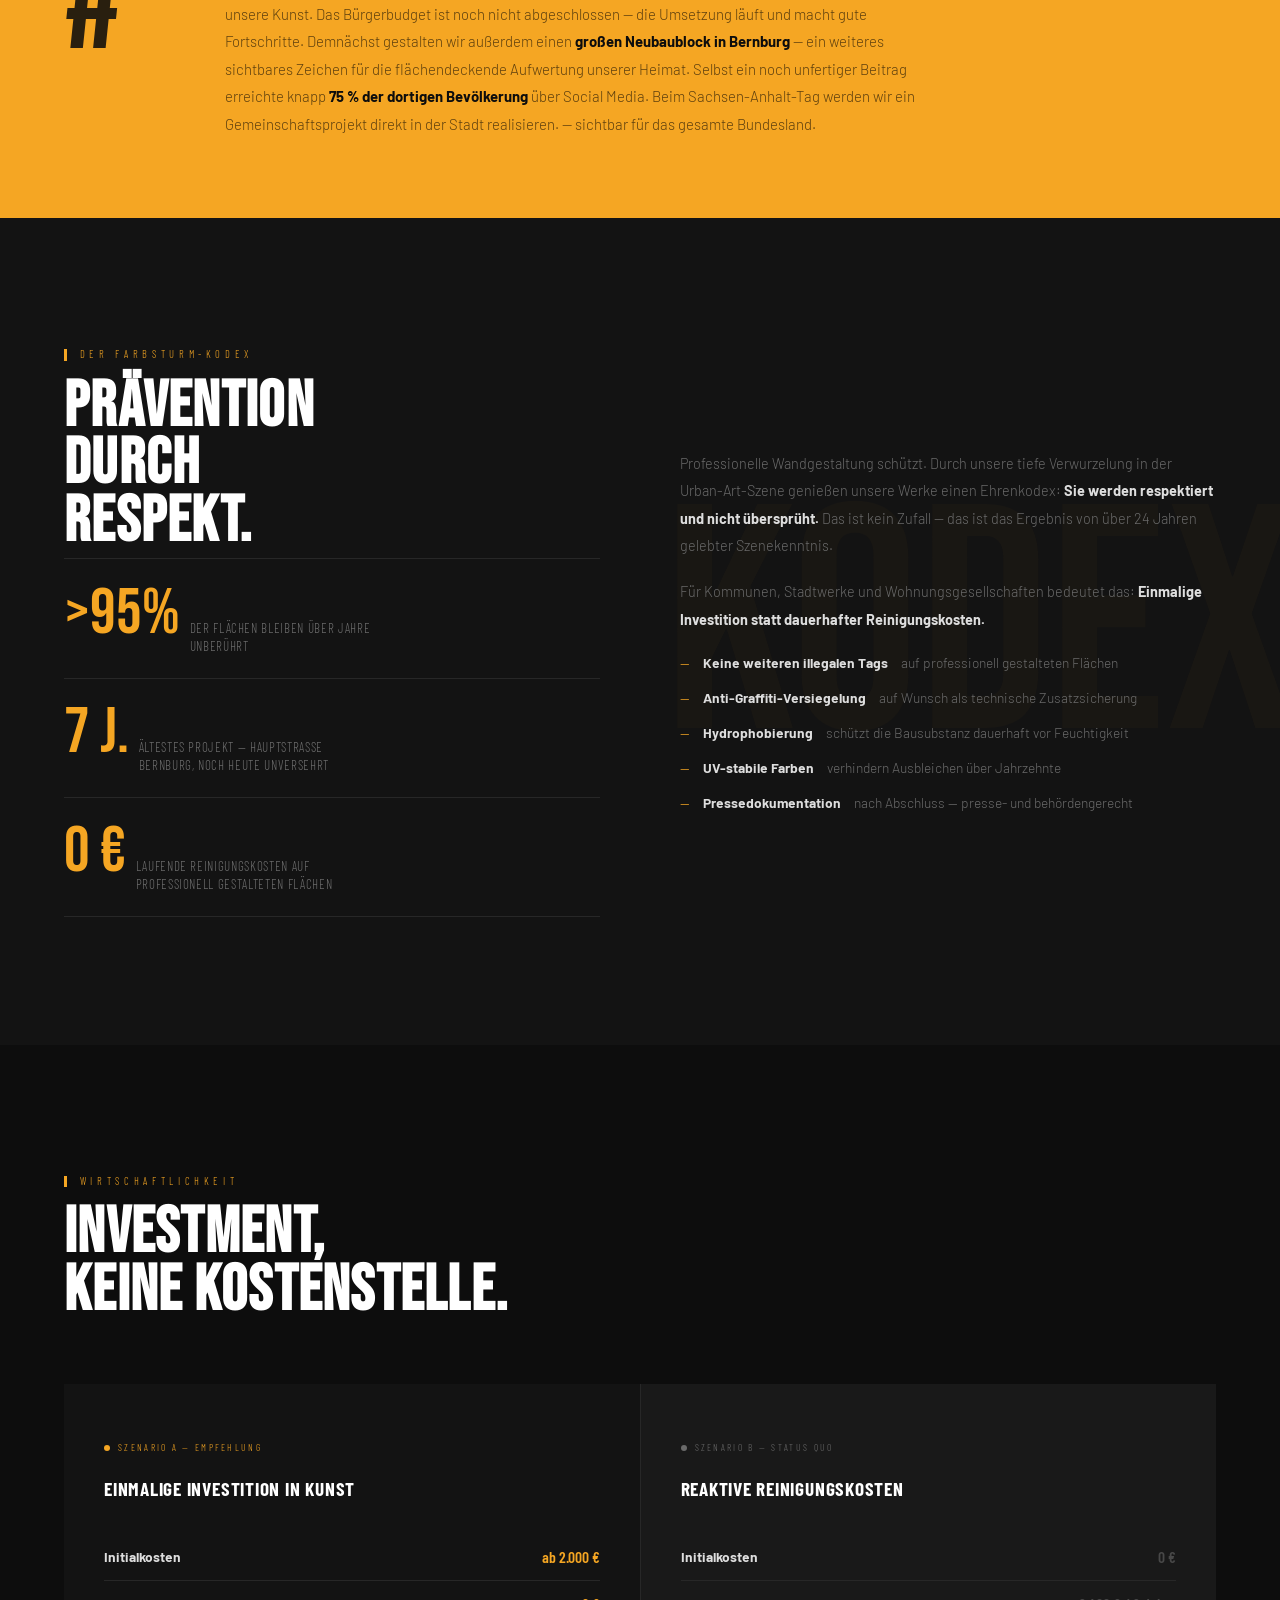
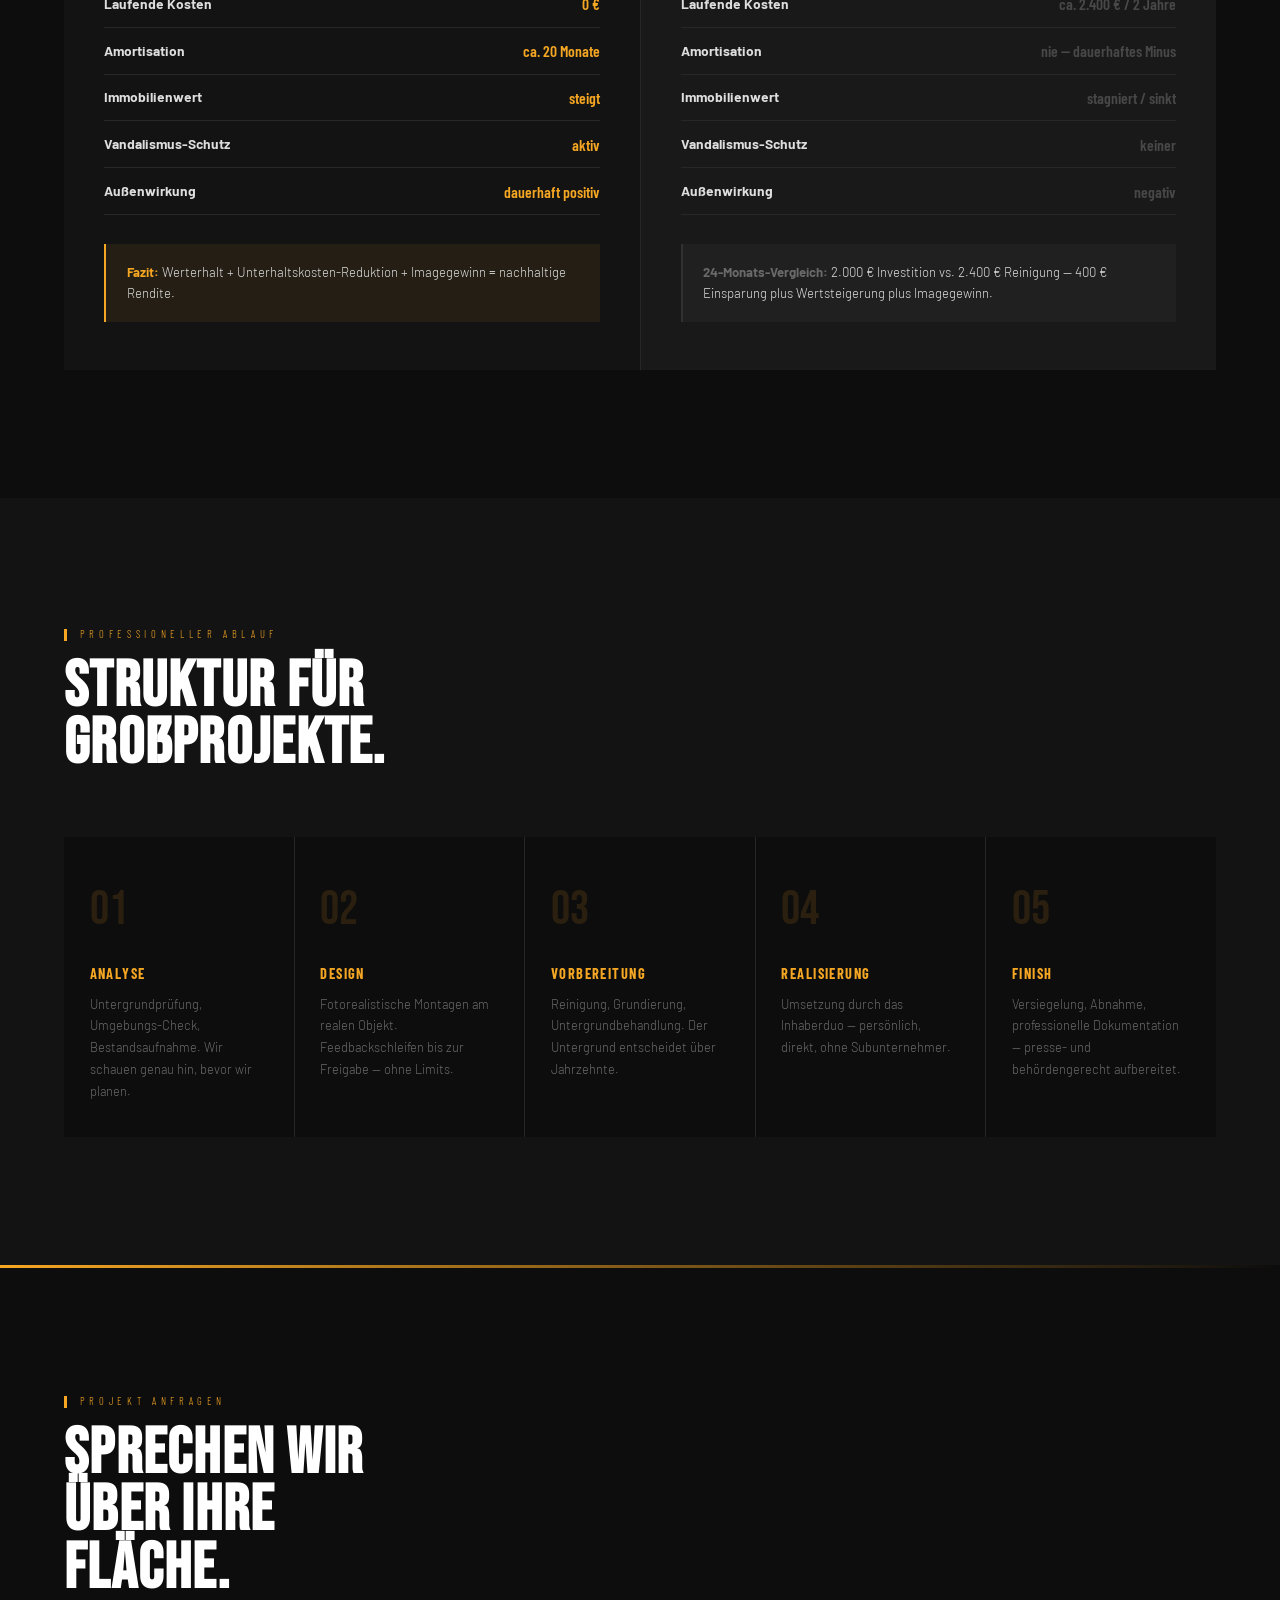
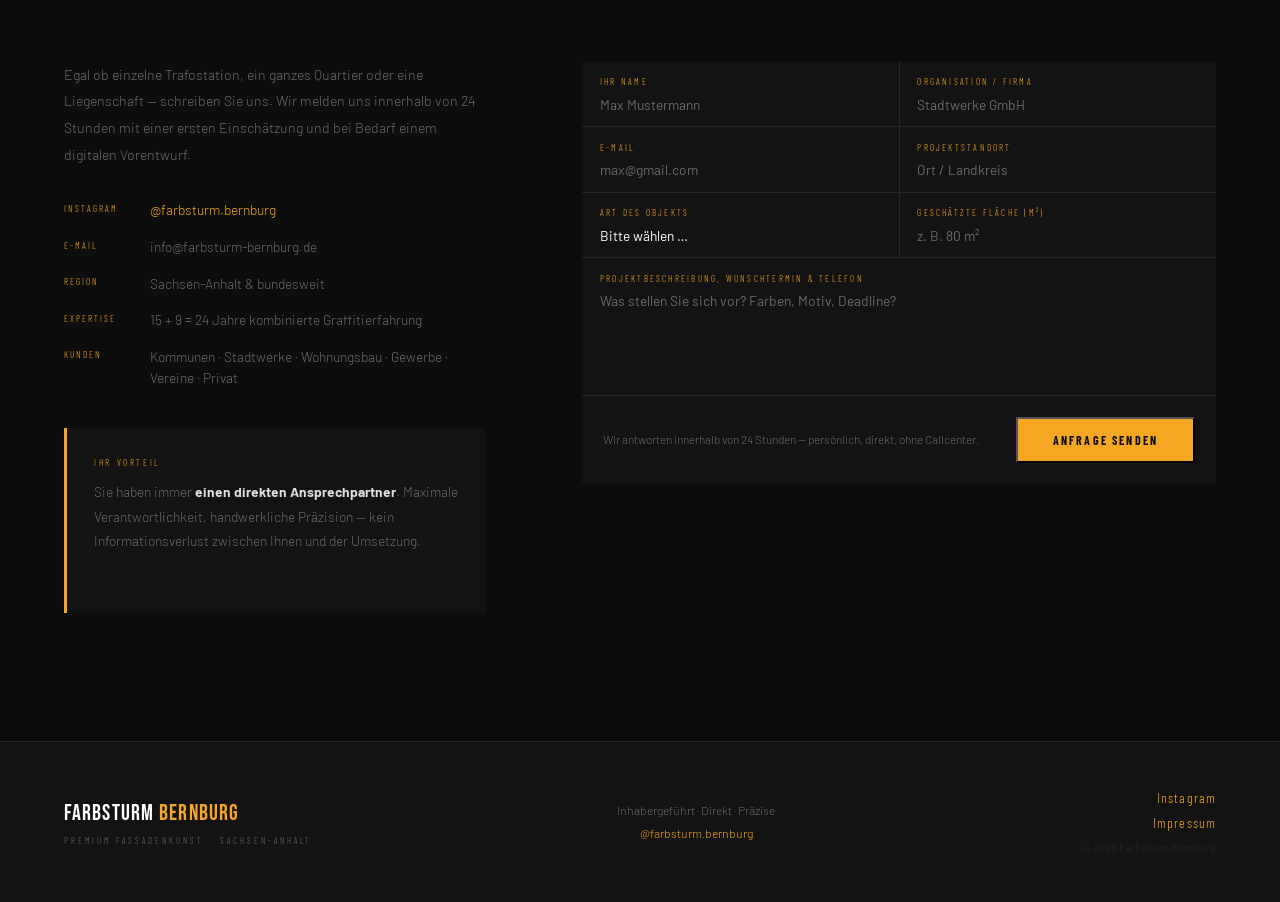
==== commit 9bc496a3: "added impressum" ====
--- a/index.html
+++ b/index.html
@@ -10,2083 +10,7 @@
     <link rel="icon" type="image/png" sizes="32x32" href="/favicon-32x32.png">
     <link rel="icon" type="image/png" sizes="16x16" href="/favicon-16x16.png">
     <link rel="manifest" href="/site.webmanifest">
-    <style>
-         :root {
-            --gold: #F5A623;
-            --black: #0d0d0d;
-            --s1: #131313;
-            --s2: #191919;
-            --s3: #202020;
-            --border: #272727;
-            --text: #dedede;
-            --muted: #6a6a6a;
-            --w: #fff
-        }
-        
-        *,
-        *::before,
-        *::after {
-            box-sizing: border-box;
-            margin: 0;
-            padding: 0
-        }
-        
-        html {
-            scroll-behavior: smooth
-        }
-        
-        body {
-            background: var(--black);
-            color: var(--text);
-            font-family: 'Barlow', sans-serif;
-            font-weight: 300;
-            line-height: 1.6;
-            overflow-x: hidden
-        }
-        /* ─── LOADER ─── */
-        
-        #fs-loader {
-            position: fixed;
-            inset: 0;
-            z-index: 9999;
-            background: #111;
-            display: flex;
-            flex-direction: column;
-            align-items: center;
-            justify-content: center;
-            transition: opacity 0.7s ease, visibility 0.7s ease;
-        }
-        
-        #fs-loader.done {
-            opacity: 0;
-            visibility: hidden;
-            pointer-events: none;
-        }
-        
-        #fs-canvas-wrap {
-            position: absolute;
-            inset: 0;
-            overflow: hidden;
-        }
-        
-        #fs-splatter {
-            position: absolute;
-            inset: 0;
-            width: 100%;
-            height: 100%;
-        }
-        
-        #fs-logo {
-            position: relative;
-            z-index: 10;
-            text-align: center;
-            user-select: none;
-        }
-        
-        #fs-logo .fs-eyebrow {
-            font-family: 'Barlow Condensed', sans-serif;
-            font-size: clamp(10px, 1.8vw, 13px);
-            letter-spacing: 0.45em;
-            color: #eeeeee;
-            text-transform: uppercase;
-            margin-bottom: 6px;
-        }
-        
-        #fs-logo h1.fs-h1 {
-            font-family: 'Bebas Neue', sans-serif;
-            font-size: clamp(64px, 14vw, 140px);
-            line-height: 0.9;
-            color: #2a2a2a;
-            letter-spacing: 0.04em;
-            position: relative;
-            margin-bottom: 0;
-        }
-        
-        #fs-logo h1.fs-h1 .fs-grad {
-            position: absolute;
-            inset: 0;
-            background: var(--gold);
-            -webkit-background-clip: text;
-            background-clip: text;
-            -webkit-text-fill-color: transparent;
-            opacity: 1;
-            pointer-events: none;
-        }
-        
-        #fs-logo .fs-sub {
-            font-family: 'Barlow Condensed', sans-serif;
-            font-size: clamp(11px, 2vw, 15px);
-            letter-spacing: 0.55em;
-            color: #eeeeee;
-            text-transform: uppercase;
-            margin-top: 14px;
-        }
-        
-        #fs-progress-track {
-            position: relative;
-            z-index: 10;
-            margin-top: 48px;
-            width: min(320px, 60vw);
-            height: 2px;
-            background: #222;
-            border-radius: 2px;
-            overflow: hidden;
-        }
-        
-        #fs-progress-bar {
-            height: 100%;
-            width: 0%;
-            background: #444;
-            border-radius: 2px;
-            transition: width 0.12s linear, background 0.8s ease;
-        }
-        
-        #fs-pct {
-            position: relative;
-            z-index: 10;
-            font-family: 'Barlow Condensed', sans-serif;
-            font-size: 13px;
-            letter-spacing: 0.2em;
-            color: #444;
-            margin-top: 14px;
-            transition: color 0.8s ease;
-        }
-        /* ─── END LOADER ─── */
-        
-         ::-webkit-scrollbar {
-            width: 3px
-        }
-        
-         ::-webkit-scrollbar-track {
-            background: var(--black)
-        }
-        
-         ::-webkit-scrollbar-thumb {
-            background: var(--gold)
-        }
-        
-        nav {
-            position: fixed;
-            top: 0;
-            left: 0;
-            right: 0;
-            z-index: 500;
-            height: 62px;
-            display: flex;
-            align-items: center;
-            justify-content: space-between;
-            padding: 0 4rem;
-            background: rgba(13, 13, 13, .96);
-            backdrop-filter: blur(20px);
-            border-bottom: 1px solid var(--border)
-        }
-        
-        .nb {
-            display: flex;
-            flex-direction: column;
-            line-height: 1
-        }
-        
-        .nb b {
-            font-family: 'Bebas Neue', sans-serif;
-            font-size: 1.45rem;
-            letter-spacing: .06em;
-            color: var(--w)
-        }
-        
-        .nb small {
-            font-family: 'Barlow Condensed', sans-serif;
-            font-size: .56rem;
-            letter-spacing: .4em;
-            text-transform: uppercase;
-            color: var(--gold)
-        }
-        
-        .nl {
-            display: flex;
-            gap: 2rem;
-            list-style: none
-        }
-        
-        .nl a {
-            font-family: 'Barlow Condensed', sans-serif;
-            font-size: .68rem;
-            letter-spacing: .16em;
-            text-transform: uppercase;
-            color: var(--muted);
-            text-decoration: none;
-            transition: color .2s
-        }
-        
-        .nl a:hover {
-            color: var(--gold)
-        }
-        
-        .ncta {
-            font-family: 'Barlow Condensed', sans-serif;
-            font-size: .72rem;
-            letter-spacing: .14em;
-            text-transform: uppercase;
-            font-weight: 700;
-            background: var(--gold);
-            color: var(--black);
-            padding: .55rem 1.6rem;
-            text-decoration: none;
-            transition: background .2s
-        }
-        
-        .ncta:hover {
-            background: #fff
-        }
-        
-        #hero {
-            min-height: 100vh;
-            display: grid;
-            grid-template-columns: 55% 45%;
-            position: relative;
-            overflow: hidden
-        }
-        
-        .hl {
-            display: flex;
-            flex-direction: column;
-            justify-content: center;
-            padding: 9rem 4rem 6rem;
-            position: relative;
-            z-index: 2
-        }
-        
-        .eye {
-            font-family: 'Barlow Condensed', sans-serif;
-            font-size: .66rem;
-            letter-spacing: .44em;
-            text-transform: uppercase;
-            color: var(--gold);
-            display: flex;
-            align-items: center;
-            gap: .9rem;
-            margin-bottom: 1.6rem
-        }
-        
-        .eye::before {
-            content: '';
-            width: 34px;
-            height: 2px;
-            background: var(--gold);
-            flex-shrink: 0
-        }
-        
-        h1 {
-            font-family: 'Bebas Neue', sans-serif;
-            font-size: clamp(5rem, 9.5vw, 11rem);
-            line-height: .86;
-            letter-spacing: .02em;
-            color: var(--w);
-            margin-bottom: 2rem
-        }
-        
-        h1 em {
-            color: var(--gold);
-            font-style: normal
-        }
-        
-        .hsub {
-            font-family: 'Barlow Condensed', sans-serif;
-            font-size: clamp(.95rem, 1.7vw, 1.3rem);
-            font-weight: 300;
-            color: var(--text);
-            max-width: 450px;
-            margin-bottom: 2.8rem;
-            border-left: 3px solid var(--gold);
-            padding-left: 1.1rem;
-            line-height: 1.55
-        }
-        
-        .hbtns {
-            display: flex;
-            gap: .9rem;
-            flex-wrap: wrap
-        }
-        
-        .bp {
-            font-family: 'Barlow Condensed', sans-serif;
-            font-size: .75rem;
-            letter-spacing: .18em;
-            text-transform: uppercase;
-            font-weight: 700;
-            background: var(--gold);
-            color: var(--black);
-            padding: .9rem 2.2rem;
-            text-decoration: none;
-            display: inline-block;
-            transition: background .2s, transform .15s
-        }
-        
-        .bp:hover {
-            background: #fff;
-            transform: translateY(-2px)
-        }
-        
-        .bg {
-            font-family: 'Barlow Condensed', sans-serif;
-            font-size: .75rem;
-            letter-spacing: .18em;
-            text-transform: uppercase;
-            background: transparent;
-            color: var(--muted);
-            border: 1px solid var(--border);
-            padding: .9rem 1.8rem;
-            text-decoration: none;
-            display: inline-block;
-            transition: border-color .2s, color .2s
-        }
-        
-        .bg:hover {
-            border-color: var(--gold);
-            color: var(--gold)
-        }
-        
-        .hr2 {
-            position: relative;
-            overflow: hidden;
-            background: var(--s1)
-        }
-        
-        .hgrid {
-            position: absolute;
-            inset: 0;
-            background: linear-gradient(90deg, rgba(13, 13, 13, .95) 0%, transparent 28%), repeating-linear-gradient(0deg, transparent, transparent 56px, rgba(245, 166, 35, .04) 56px, rgba(245, 166, 35, .04) 57px), repeating-linear-gradient(90deg, transparent, transparent 56px, rgba(245, 166, 35, .04) 56px, rgba(245, 166, 35, .04) 57px)
-        }
-        
-        .slist {
-            position: absolute;
-            inset: 0;
-            display: flex;
-            flex-direction: column;
-            justify-content: center;
-            padding: 7rem 2.5rem 4rem
-        }
-        
-        .si {
-            display: flex;
-            align-items: baseline;
-            gap: .9rem;
-            padding: .95rem 0;
-            border-bottom: 1px solid var(--border);
-            opacity: 0;
-            transform: translateX(30px);
-            transition: opacity .55s, transform .55s
-        }
-        
-        .si:first-child {
-            border-top: 1px solid var(--border)
-        }
-        
-        .si.vis {
-            opacity: 1;
-            transform: translateX(0)
-        }
-        
-        .sin {
-            font-family: 'Bebas Neue', sans-serif;
-            font-size: .82rem;
-            color: var(--gold);
-            min-width: 24px
-        }
-        
-        .sname {
-            font-family: 'Barlow Condensed', sans-serif;
-            font-size: 1rem;
-            font-weight: 600;
-            color: var(--w);
-            flex: 1
-        }
-        
-        .stag {
-            font-family: 'Barlow Condensed', sans-serif;
-            font-size: .58rem;
-            letter-spacing: .15em;
-            text-transform: uppercase;
-            color: var(--muted)
-        }
-        
-        #press {
-            background: var(--s1);
-            border-top: 1px solid var(--border);
-            border-bottom: 1px solid var(--border);
-            overflow: hidden;
-            height: 50px;
-            display: flex;
-            align-items: center
-        }
-        
-        .plabel {
-            font-family: 'Barlow Condensed', sans-serif;
-            font-size: 1.5rem;
-            letter-spacing: .08em;
-            text-transform: uppercase;
-            color: var(--gold);
-            padding: 0 2rem;
-            white-space: nowrap;
-            border-right: 1px solid var(--border);
-            height: 100%;
-            display: flex;
-            align-items: center;
-            flex-shrink: 0
-        }
-        
-        .twrap {
-            overflow: hidden;
-            flex: 1;
-            height: 100%;
-            display: flex;
-            align-items: center
-        }
-        
-        .tinner {
-            display: flex;
-            animation: tick 100s linear infinite;
-            white-space: nowrap
-        }
-        
-        .tinner:hover {
-            animation-play-state: paused
-        }
-        
-        @keyframes tick {
-            0% {
-                transform: translateX(0)
-            }
-            100% {
-                transform: translateX(-50%)
-            }
-        }
-        
-        .titem {
-            font-family: 'Barlow Condensed', sans-serif;
-            font-size: 1.5rem;
-            letter-spacing: .06em;
-            color: var(--muted);
-            padding: 0 2.8rem;
-            border-right: 1px solid var(--border);
-            height: 50px;
-            display: flex;
-            align-items: center;
-            gap: .6rem;
-            white-space: nowrap;
-            flex-shrink: 0
-        }
-        
-        .titem strong {
-            color: var(--text)
-        }
-        
-        .tdot {
-            width: 5px;
-            height: 5px;
-            border-radius: 50%;
-            background: var(--gold);
-            flex-shrink: 0
-        }
-        
-        #counter {
-            background: var(--gold);
-            padding: 4.5rem 4rem;
-            display: grid;
-            grid-template-columns: 1fr 1px 1fr 1px 1fr
-        }
-        
-        .cdiv {
-            background: rgba(0, 0, 0, .18);
-            height: 65px
-        }
-        
-        .cblock {
-            text-align: center;
-            padding: 0 2rem
-        }
-        
-        .cn {
-            font-family: 'Bebas Neue', sans-serif;
-            font-size: clamp(3.5rem, 6vw, 6.5rem);
-            line-height: 1;
-            color: var(--black);
-            display: block
-        }
-        
-        .cs {
-            font-family: 'Bebas Neue', sans-serif;
-            font-size: clamp(1.8rem, 2.5vw, 2.5rem);
-            color: rgba(0, 0, 0, .32)
-        }
-        
-        .cl {
-            font-family: 'Barlow Condensed', sans-serif;
-            font-size: .68rem;
-            letter-spacing: .28em;
-            text-transform: uppercase;
-            color: rgba(0, 0, 0, .52);
-            margin-top: .2rem
-        }
-        
-        section {
-            padding: 8rem 4rem
-        }
-        
-        .seye {
-            font-family: 'Barlow Condensed', sans-serif;
-            font-size: .66rem;
-            letter-spacing: .44em;
-            text-transform: uppercase;
-            color: var(--gold);
-            display: flex;
-            align-items: center;
-            gap: .8rem;
-            margin-bottom: .9rem
-        }
-        
-        .seye::before {
-            content: '';
-            width: 3px;
-            height: 1.1em;
-            background: var(--gold);
-            flex-shrink: 0
-        }
-        
-        h2.st {
-            font-family: 'Bebas Neue', sans-serif;
-            font-size: clamp(2.8rem, 5vw, 5.5rem);
-            line-height: .9;
-            color: var(--w);
-            letter-spacing: .02em;
-            margin-bottom: .5rem
-        }
-        /* HERO IMAGE STRIP */
-        
-        #heroimg {
-            background: var(--black);
-            padding: 0;
-            overflow: hidden;
-            position: relative
-        }
-        
-        .heroimg-wrap {
-            width: 100%;
-            height: 420px;
-            position: relative;
-            overflow: hidden
-        }
-        
-        .heroimg-wrap img {
-            width: 100%;
-            height: 100%;
-            object-fit: cover;
-            object-position: center 40%;
-            filter: brightness(.85)
-        }
-        
-        .heroimg-overlay {
-            position: absolute;
-            inset: 0;
-            background: linear-gradient(90deg, rgba(13, 13, 13, .6) 0%, transparent 40%, transparent 60%, rgba(13, 13, 13, .6) 100%), linear-gradient(0deg, rgba(13, 13, 13, .4) 0%, transparent 100%)
-        }
-        
-        .heroimg-caption {
-            position: absolute;
-            bottom: 2rem;
-            left: 4rem;
-            font-family: 'Barlow Condensed', sans-serif;
-            font-size: .65rem;
-            letter-spacing: .25em;
-            text-transform: uppercase;
-            color: rgba(255, 255, 255, .5)
-        }
-        /* Gallery slider */
-        
-        .slider {
-            width: 100%;
-            display: flex;
-            justify-content: center;
-            padding: clamp(1rem, 3vw, 3rem);
-            box-sizing: border-box;
-            overflow: hidden;
-        }
-        
-        .image-wrap {
-            position: relative;
-            width: 100%;
-        }
-        
-        .slide-content {
-            position: relative;
-            width: min(100%, 1100px);
-        }
-        
-        .slide-content img {
-            width: 100%;
-            aspect-ratio: 16 / 9;
-            object-fit: cover;
-            border-radius: 1rem;
-            display: block;
-        }
-        /* .slide-content img {
-            width: 100%;
-            aspect-ratio: 16 / 9;
-            object-fit: cover;
-            border-radius: 1rem;
-            display: block;
-        } */
-        /* animation */
-        
-        .slide-in {
-            animation: slideIn 0.6s ease;
-        }
-        
-        @keyframes slideIn {
-            from {
-                transform: translateX(60px);
-                opacity: 0;
-            }
-            to {
-                transform: translateX(0);
-                opacity: 1;
-            }
-        }
-        /* Title */
-        
-        .slide-content h2 {
-            font-family: 'Bebas Neue', sans-serif;
-            font-size: clamp(0.6rem, 1.5vw, 1.5rem);
-            color: #f5a623;
-            text-transform: uppercase;
-            letter-spacing: .06em;
-            text-shadow: 0 6px 20px rgba(0, 0, 0, .5);
-            text-align: center;
-        }
-        /* NAV BUTTONS INSIDE IMAGE */
-        
-        .nav {
-            position: absolute;
-            top: 50%;
-            transform: translateY(-50%);
-            width: clamp(40px, 5vw, 60px);
-            height: clamp(40px, 5vw, 60px);
-            border: none;
-            border-radius: 50%;
-            background: rgba(0, 0, 0, .4);
-            color: white;
-            font-size: 2rem;
-            cursor: pointer;
-            backdrop-filter: blur(6px);
-            transition: .25s ease;
-        }
-        
-        .nav:hover {
-            background: rgba(0, 0, 0, .6);
-        }
-        
-        .prev {
-            padding-bottom: 5px;
-            left: 1rem;
-            color: #f5a623;
-            /* arrow color */
-            background: #3b2707;
-            display: flex;
-            align-items: center;
-            /* moves text upward */
-            justify-content: center;
-        }
-        
-        .next {
-            padding-bottom: 5px;
-            right: 1rem;
-            color: #f5a623;
-            background: #3b2707;
-            display: flex;
-            justify-content: center;
-            /* padding-top: 4px; */
-            align-items: center;
-        }
-        /* DOTS */
-        
-        .dots {
-            position: absolute;
-            bottom: 1rem;
-            /* FIXED */
-            left: 50%;
-            transform: translateX(-50%);
-            display: flex;
-            gap: .5rem;
-            z-index: 10;
-        }
-        
-        .dot {
-            width: 10px;
-            height: 10px;
-            border-radius: 50%;
-            background: #f5a623;
-            cursor: pointer;
-            transition: .2s ease;
-        }
-        
-        .dot.active {
-            background: white;
-            transform: scale(1.2);
-        }
-        /* VIELFALT */
-        
-        #vielfalt {
-            background: var(--s1)
-        }
-        
-        .vh {
-            display: grid;
-            grid-template-columns: 1fr 1fr;
-            gap: 4rem;
-            margin-bottom: 5rem;
-            align-items: end
-        }
-        
-        .vintro {
-            font-size: .95rem;
-            color: var(--muted);
-            line-height: 1.9;
-            max-width: 500px
-        }
-        
-        .vintro strong {
-            color: var(--text)
-        }
-        
-        .vstmt {
-            font-family: 'Barlow Condensed', sans-serif;
-            font-size: clamp(1.2rem, 2vw, 1.9rem);
-            font-weight: 300;
-            line-height: 1.25;
-            color: var(--text);
-            border-left: 3px solid var(--gold);
-            padding-left: 1.3rem
-        }
-        
-        .vstmt b {
-            color: var(--gold);
-            font-weight: 700;
-            display: block;
-            font-size: 1.05em
-        }
-        
-        .sgrid {
-            display: grid;
-            grid-template-columns: repeat(4, 1fr);
-            gap: 1px;
-            background: var(--border)
-        }
-        
-        .sc {
-            background: var(--black);
-            padding: 2.2rem 1.8rem;
-            position: relative;
-            overflow: hidden;
-            transition: background .3s;
-            cursor: default
-        }
-        
-        .sc::after {
-            content: '';
-            position: absolute;
-            bottom: 0;
-            left: 0;
-            width: 0;
-            height: 2px;
-            background: var(--gold);
-            transition: width .4s ease
-        }
-        
-        .sc:hover {
-            background: var(--s2)
-        }
-        
-        .sc:hover::after {
-            width: 100%
-        }
-        
-        .sci {
-            font-size: 1.7rem;
-            margin-bottom: .85rem;
-            display: block
-        }
-        
-        .sct {
-            font-family: 'Barlow Condensed', sans-serif;
-            font-size: .95rem;
-            font-weight: 700;
-            letter-spacing: .05em;
-            text-transform: uppercase;
-            color: var(--w);
-            margin-bottom: .4rem
-        }
-        
-        .scd {
-            font-size: .82rem;
-            color: var(--muted);
-            line-height: 1.65;
-            hyphens: auto;
-            -webkit-hyphens: auto;
-            overflow-wrap: break-word;
-            word-wrap: break-word;
-            word-break: normal;
-        }
-        /* BEFORE/AFTER */
-        
-        #ba {
-            background: var(--black);
-            padding: 8rem 4rem
-        }
-        
-        .bawrap {
-            position: relative;
-            width: 100%;
-            max-width: 960px;
-            margin: 0 auto;
-            aspect-ratio: 21/8;
-            overflow: hidden;
-            cursor: ew-resize;
-            user-select: none;
-            border: 1px solid var(--border)
-        }
-        
-        .ba-after,
-        .ba-before {
-            position: absolute;
-            inset: 0
-        }
-        /* .ba-after {
-            background: linear-gradient(160deg, #0a1a08 0%, #0d2210 40%, #081808 100%)
-        } */
-        
-        .ba-after {
-            background-image: url("assets/images/after.jpeg");
-            background-size: cover;
-            background-position: center;
-            background-repeat: no-repeat;
-        }
-        
-        .ba-after::before {
-            content: '';
-            position: absolute;
-            inset: 0;
-            /* background: radial-gradient(ellipse at 25% 55%, rgba(245, 166, 35, .3) 0%, transparent 45%), radial-gradient(ellipse at 65% 35%, rgba(20, 110, 20, .45) 0%, transparent 50%), radial-gradient(ellipse at 80% 70%, rgba(10, 60, 140, .3) 0%, transparent 40%) */
-        }
-        
-        .ba-after::after {
-            /* content: 'FARBSTURM BERNBURG'; */
-            position: absolute;
-            top: 50%;
-            left: 50%;
-            transform: translate(-50%, -50%);
-            font-family: 'Bebas Neue', sans-serif;
-            font-size: clamp(1.2rem, 3.5vw, 2.8rem);
-            color: rgba(245, 166, 35, .55);
-            letter-spacing: .14em;
-            white-space: nowrap;
-            text-shadow: 0 0 40px rgba(245, 166, 35, .35)
-        }
-        
-        .ba-before {
-            background-image: url("assets/images/before.jpeg");
-            background-size: cover;
-            background-position: center;
-            background-repeat: no-repeat;
-        }
-        
-        .ba-before::before {
-            content: '';
-            position: absolute;
-            inset: 0;
-            /* background: radial-gradient(ellipse at 25% 55%, rgba(120, 120, 120, .3) 0%, transparent 45%), radial-gradient(ellipse at 65% 35%, rgba(90, 90, 90, .45) 0%, transparent 50%), radial-gradient(ellipse at 80% 70%, rgba(60, 60, 60, .3) 0%, transparent 40%); */
-        }
-        
-        .ba-before::after {
-            /* content: 'GRAUE FASSADE'; */
-            position: absolute;
-            top: 50%;
-            left: 50%;
-            transform: translate(-50%, -50%);
-            font-family: 'Bebas Neue', sans-serif;
-            font-size: clamp(1rem, 3vw, 2.4rem);
-            color: rgba(51, 46, 46, 0.877);
-            letter-spacing: .12em;
-            white-space: nowrap
-        }
-        
-        .badiv {
-            position: absolute;
-            top: 0;
-            bottom: 0;
-            width: 3px;
-            background: var(--gold);
-            box-shadow: 0 0 14px rgba(245, 166, 35, .6);
-            z-index: 10;
-            pointer-events: none
-        }
-        
-        .bahandle {
-            position: absolute;
-            top: 50%;
-            transform: translate(-50%, -50%);
-            width: 42px;
-            height: 42px;
-            border-radius: 50%;
-            background: var(--gold);
-            display: flex;
-            align-items: center;
-            justify-content: center;
-            box-shadow: 0 0 24px rgba(245, 166, 35, .5);
-            pointer-events: none
-        }
-        
-        .bahandle svg {
-            width: 18px;
-            height: 18px;
-            fill: none;
-            stroke: var(--black);
-            stroke-width: 2.5;
-            stroke-linecap: round;
-            stroke-linejoin: round
-        }
-        
-        .balbl {
-            position: absolute;
-            bottom: 1rem;
-            font-family: 'Barlow Condensed', sans-serif;
-            font-size: .65rem;
-            letter-spacing: .22em;
-            text-transform: uppercase;
-            padding: .25rem .7rem;
-            z-index: 5
-        }
-        
-        .balbl.l {
-            left: .9rem;
-            background: rgba(0, 0, 0, .65);
-            color: var(--muted);
-            border: 1px solid var(--border)
-        }
-        
-        .balbl.r {
-            right: .9rem;
-            background: rgba(245, 166, 35, .15);
-            color: var(--gold);
-            border: 1px solid rgba(245, 166, 35, .3)
-        }
-        
-        .bahint {
-            text-align: center;
-            margin-top: 1.1rem;
-            font-family: 'Barlow Condensed', sans-serif;
-            font-size: .65rem;
-            letter-spacing: .2em;
-            text-transform: uppercase;
-            color: var(--muted)
-        }
-        /* SHOWCASE GALLERY */
-        
-        #showcase {
-            background: var(--s1);
-            padding: 8rem 4rem
-        }
-        
-        .show-grid {
-            display: grid;
-            grid-template-columns: repeat(3, 1fr);
-            gap: 1px;
-            background: var(--border);
-            margin-top: 4rem
-        }
-        
-        .show-card {
-            position: relative;
-            overflow: hidden;
-            aspect-ratio: 4/3;
-            cursor: default;
-            background: var(--black)
-        }
-        
-        .show-card img {
-            width: 100%;
-            height: 100%;
-            object-fit: cover;
-            transition: transform .5s ease, filter .5s ease;
-            filter: brightness(.8)
-        }
-        
-        .show-card:hover img {
-            transform: scale(1.04);
-            filter: brightness(1)
-        }
-        
-        .show-card-info {
-            position: absolute;
-            bottom: 0;
-            left: 0;
-            right: 0;
-            padding: 1.5rem 1.2rem .9rem;
-            background: linear-gradient(0deg, rgba(0, 0, 0, .9) 0%, transparent 100%);
-            transform: translateY(30%);
-            transition: transform .35s ease;
-            opacity: 0
-        }
-        
-        .show-card:hover .show-card-info {
-            transform: translateY(0);
-            opacity: 1
-        }
-        
-        .sci-type {
-            font-family: 'Barlow Condensed', sans-serif;
-            font-size: .58rem;
-            letter-spacing: .26em;
-            text-transform: uppercase;
-            color: var(--gold);
-            margin-bottom: .3rem
-        }
-        
-        .sci-name {
-            font-family: 'Barlow Condensed', sans-serif;
-            font-size: 1rem;
-            font-weight: 700;
-            color: var(--w);
-            text-transform: uppercase
-        }
-        
-        .show-card.wide {
-            grid-column: span 2
-        }
-        
-        .show-card.wide img {
-            object-position: center 30%
-        }
-        /* CONCEPT SECTION */
-        
-        #konzept {
-            background: var(--black);
-            padding: 8rem 4rem
-        }
-        
-        .konz-inner {
-            display: grid;
-            grid-template-columns: 1fr 1fr;
-            gap: 5rem;
-            align-items: center;
-            margin-top: 4rem
-        }
-        
-        .konz-img {
-            position: relative
-        }
-        
-        .konz-img img {
-            width: 100%;
-            display: block;
-            border: 1px solid var(--border)
-        }
-        
-        .konz-img-label {
-            position: absolute;
-            bottom: -1px;
-            left: 0;
-            right: 0;
-            padding: .7rem 1rem;
-            background: rgba(0, 0, 0, .8);
-            border-top: 1px solid var(--border);
-            font-family: 'Barlow Condensed', sans-serif;
-            font-size: .62rem;
-            letter-spacing: .2em;
-            text-transform: uppercase;
-            color: var(--muted)
-        }
-        
-        .konz-text p {
-            font-size: .9rem;
-            color: var(--muted);
-            line-height: 1.9;
-            margin-bottom: 1.4rem
-        }
-        
-        .konz-text strong {
-            color: var(--text)
-        }
-        
-        .konz-highlight {
-            padding: 1.5rem;
-            background: var(--s1);
-            border-left: 3px solid var(--gold);
-            margin-top: 1rem
-        }
-        
-        .kh-label {
-            font-family: 'Barlow Condensed', sans-serif;
-            font-size: .6rem;
-            letter-spacing: .28em;
-            text-transform: uppercase;
-            color: var(--gold);
-            margin-bottom: .5rem
-        }
-        
-        .kh-text {
-            font-size: .88rem;
-            color: var(--text);
-            line-height: 1.7
-        }
-        /* MAP */
-        
-        #map {
-            background: var(--s1);
-            padding: 8rem 4rem
-        }
-        
-        .mapinner {
-            display: grid;
-            grid-template-columns: 1fr 1fr;
-            gap: 5rem;
-            align-items: center
-        }
-        
-        .mapimg {
-            position: relative
-        }
-        
-        .mapimg img {
-            width: 100%;
-            max-width: 480px;
-            display: block
-        }
-        
-        .mapimg-note {
-            margin-top: 1rem;
-            font-family: 'Barlow Condensed', sans-serif;
-            font-size: .62rem;
-            letter-spacing: .18em;
-            text-transform: uppercase;
-            color: var(--muted)
-        }
-        
-        .mapstat {
-            display: flex;
-            gap: 3rem;
-            margin-top: 2.5rem;
-            flex-flow: wrap
-        }
-        
-        .ms {
-            text-align: center
-        }
-        
-        .msn {
-            font-family: 'Bebas Neue', sans-serif;
-            font-size: 3.2rem;
-            color: var(--gold);
-            line-height: 1;
-            display: block
-        }
-        
-        .msl {
-            font-family: 'Barlow Condensed', sans-serif;
-            font-size: .62rem;
-            letter-spacing: .22em;
-            text-transform: uppercase;
-            color: var(--muted)
-        }
-        /* PROJEKTE */
-        
-        #projekte {
-            background: var(--black);
-            padding: 8rem 4rem
-        }
-        
-        .pgrid {
-            display: grid;
-            grid-template-columns: repeat(3, 1fr);
-            gap: 1px;
-            background: var(--border);
-            margin-top: 4rem
-        }
-        
-        .pc {
-            background: var(--s1);
-            padding: 2.4rem 2rem;
-            position: relative;
-            overflow: hidden;
-            transition: background .3s
-        }
-        
-        .pc:hover {
-            background: var(--s2)
-        }
-        
-        .pc::before {
-            content: '';
-            position: absolute;
-            top: 0;
-            left: 0;
-            right: 0;
-            height: 2px;
-            background: var(--gold);
-            transform: scaleX(0);
-            transform-origin: left;
-            transition: transform .4s ease
-        }
-        
-        .pc:hover::before {
-            transform: scaleX(1)
-        }
-        
-        .pct {
-            font-family: 'Barlow Condensed', sans-serif;
-            font-size: .6rem;
-            letter-spacing: .26em;
-            text-transform: uppercase;
-            color: var(--gold);
-            margin-bottom: .65rem
-        }
-        
-        .pcn {
-            font-family: 'Barlow Condensed', sans-serif;
-            font-size: 1.15rem;
-            font-weight: 700;
-            letter-spacing: .04em;
-            color: var(--w);
-            margin-bottom: .35rem;
-            text-transform: uppercase
-        }
-        
-        .pcl {
-            font-size: .8rem;
-            color: var(--muted);
-            margin-bottom: 1rem
-        }
-        
-        .pctags {
-            display: flex;
-            flex-wrap: wrap;
-            gap: .35rem
-        }
-        
-        .pctag {
-            font-family: 'Barlow Condensed', sans-serif;
-            font-size: .58rem;
-            letter-spacing: .08em;
-            text-transform: uppercase;
-            padding: .18rem .55rem;
-            border: 1px solid var(--border);
-            color: var(--muted)
-        }
-        /* KALKULATOR */
-        
-        #kalk {
-            background: var(--s1);
-            padding: 8rem 4rem
-        }
-        
-        .ki {
-            display: grid;
-            grid-template-columns: 1fr 1fr;
-            gap: 6rem;
-            align-items: start;
-            margin-top: 4rem
-        }
-        
-        .kbox {
-            background: var(--black);
-            border: 1px solid var(--border);
-            padding: 2.8rem
-        }
-        
-        .klbl {
-            font-family: 'Barlow Condensed', sans-serif;
-            font-size: .65rem;
-            letter-spacing: .3em;
-            text-transform: uppercase;
-            color: var(--gold);
-            display: block;
-            margin-bottom: .8rem
-        }
-        
-        .kinwrap {
-            position: relative;
-            margin-bottom: 1.8rem
-        }
-        
-        .kin {
-            width: 100%;
-            background: transparent;
-            border: none;
-            border-bottom: 2px solid var(--border);
-            color: var(--w);
-            font-family: 'Bebas Neue', sans-serif;
-            font-size: 3.2rem;
-            padding: .2rem 0;
-            outline: none;
-            transition: border-color .2s
-        }
-        
-        .kin:focus {
-            border-bottom-color: var(--gold)
-        }
-        
-        .kunit {
-            position: absolute;
-            right: 0;
-            top: 50%;
-            transform: translateY(-50%);
-            font-family: 'Bebas Neue', sans-serif;
-            font-size: 1.8rem;
-            color: var(--muted)
-        }
-        
-        .kslider {
-            width: 100%;
-            -webkit-appearance: none;
-            appearance: none;
-            height: 3px;
-            background: var(--border);
-            outline: none;
-            margin-bottom: 2.2rem;
-            cursor: pointer
-        }
-        
-        .kslider::-webkit-slider-thumb {
-            -webkit-appearance: none;
-            width: 18px;
-            height: 18px;
-            border-radius: 50%;
-            background: var(--gold);
-            box-shadow: 0 0 10px rgba(245, 166, 35, .4)
-        }
-        
-        .kres {
-            background: var(--gold);
-            padding: 1.8rem;
-            margin-top: .3rem
-        }
-        
-        .krlbl {
-            font-family: 'Barlow Condensed', sans-serif;
-            font-size: .62rem;
-            letter-spacing: .24em;
-            text-transform: uppercase;
-            color: rgba(0, 0, 0, .5);
-            margin-bottom: .3rem
-        }
-        
-        .krprice {
-            font-family: 'Bebas Neue', sans-serif;
-            font-size: 2.2rem;
-            color: var(--black);
-            line-height: 1
-        }
-        
-        .krnote {
-            font-size: .76rem;
-            color: rgba(0, 0, 0, .55);
-            margin-top: .4rem;
-            line-height: 1.5
-        }
-        
-        .kdis {
-            list-style: none;
-            display: flex;
-            flex-direction: column;
-            gap: 0
-        }
-        
-        .kdis li {
-            font-size: .8rem;
-            color: var(--muted);
-            padding: .6rem 0;
-            border-bottom: 1px solid var(--border);
-            line-height: 1.6
-        }
-        
-        .kdis li::before {
-            content: '—';
-            color: var(--gold);
-            margin-right: .6rem
-        }
-        
-        .kdis strong {
-            color: var(--text)
-        }
-        /* BÜRGERBUDGET */
-        
-        #budget {
-            background: var(--gold);
-            padding: 5rem 4rem;
-            display: grid;
-            grid-template-columns: auto 1fr;
-            gap: 5rem;
-            align-items: center
-        }
-        
-        .bbp {
-            font-family: 'Bebas Neue', sans-serif;
-            font-size: 9rem;
-            color: var(--black);
-            line-height: 1;
-            opacity: .88
-        }
-        
-        .bbp span {
-            font-size: 3.5rem;
-            vertical-align: super;
-            opacity: .55
-        }
-        
-        .bbc h3 {
-            font-family: 'Bebas Neue', sans-serif;
-            font-size: 2.6rem;
-            color: var(--black);
-            line-height: 1;
-            margin-bottom: .9rem
-        }
-        
-        .bbc p {
-            font-size: .93rem;
-            color: rgba(0, 0, 0, .62);
-            line-height: 1.85;
-            max-width: 700px
-        }
-        
-        .bbc strong {
-            color: var(--black)
-        }
-        
-        .bbc .status-badge {
-            display: inline-block;
-            background: rgba(0, 0, 0, .15);
-            border: 1px solid rgba(0, 0, 0, .2);
-            font-family: 'Barlow Condensed', sans-serif;
-            font-size: .62rem;
-            letter-spacing: .22em;
-            text-transform: uppercase;
-            padding: .25rem .7rem;
-            margin-bottom: 1rem;
-            color: var(--black)
-        }
-        /* KODEX */
-        
-        #kodex {
-            background: var(--s1);
-            position: relative;
-            overflow: hidden;
-            padding: 8rem 4rem
-        }
-        
-        #kodex::before {
-            content: 'KODEX';
-            position: absolute;
-            right: -1rem;
-            top: 50%;
-            transform: translateY(-50%);
-            font-family: 'Bebas Neue', sans-serif;
-            font-size: 20rem;
-            color: rgba(245, 166, 35, .022);
-            line-height: 1;
-            pointer-events: none
-        }
-        
-        .kxi {
-            display: grid;
-            grid-template-columns: 1fr 1fr;
-            gap: 5rem;
-            align-items: center
-        }
-        
-        .kxstats {
-            display: flex;
-            flex-direction: column
-        }
-        
-        .kxr {
-            display: flex;
-            align-items: baseline;
-            gap: .6rem;
-            padding: 1.4rem 0;
-            border-bottom: 1px solid var(--border)
-        }
-        
-        .kxr:first-child {
-            border-top: 1px solid var(--border)
-        }
-        
-        .kxn {
-            font-family: 'Bebas Neue', sans-serif;
-            font-size: 4rem;
-            color: var(--gold);
-            line-height: 1
-        }
-        
-        .kxl {
-            font-family: 'Barlow Condensed', sans-serif;
-            font-size: .82rem;
-            color: var(--muted);
-            max-width: 220px;
-            line-height: 1.35;
-            text-transform: uppercase;
-            letter-spacing: .05em
-        }
-        
-        .kxbody p {
-            font-size: .9rem;
-            color: var(--muted);
-            line-height: 1.9;
-            margin-bottom: 1.2rem
-        }
-        
-        .kxbody strong {
-            color: var(--text)
-        }
-        
-        .kxpts {
-            list-style: none;
-            display: flex;
-            flex-direction: column;
-            gap: .8rem;
-            margin-top: .5rem
-        }
-        
-        .kxpts li {
-            display: flex;
-            gap: .8rem;
-            font-size: .86rem;
-            color: var(--muted);
-            line-height: 1.6
-        }
-        
-        .kxpts li::before {
-            content: '—';
-            color: var(--gold);
-            flex-shrink: 0
-        }
-        
-        .kxpts strong {
-            color: var(--text)
-        }
-        /* WIRTSCHAFT */
-        
-        #wirt {
-            background: var(--black);
-            padding: 8rem 4rem
-        }
-        
-        .wg {
-            display: grid;
-            grid-template-columns: 1fr 1fr;
-            gap: 1px;
-            background: var(--border);
-            margin-top: 4rem
-        }
-        
-        .ws_ {
-            padding: 3rem 2.5rem
-        }
-        
-        .wsa {
-            background: var(--s1)
-        }
-        
-        .wsb {
-            background: var(--s2)
-        }
-        
-        .wbadge {
-            display: inline-flex;
-            align-items: center;
-            gap: .5rem;
-            font-family: 'Barlow Condensed', sans-serif;
-            font-size: .6rem;
-            letter-spacing: .24em;
-            text-transform: uppercase;
-            margin-bottom: 1.2rem
-        }
-        
-        .wbadge.ok {
-            color: var(--gold)
-        }
-        
-        .wbadge.ok::before {
-            content: '';
-            width: 6px;
-            height: 6px;
-            border-radius: 50%;
-            background: var(--gold)
-        }
-        
-        .wbadge.no {
-            color: var(--muted)
-        }
-        
-        .wbadge.no::before {
-            content: '';
-            width: 6px;
-            height: 6px;
-            border-radius: 50%;
-            background: var(--muted)
-        }
-        
-        .wtt {
-            font-family: 'Barlow Condensed', sans-serif;
-            font-size: 1.2rem;
-            font-weight: 700;
-            text-transform: uppercase;
-            color: var(--w);
-            margin-bottom: 1.8rem;
-            letter-spacing: .04em
-        }
-        
-        .wr {
-            display: flex;
-            justify-content: space-between;
-            align-items: center;
-            padding: .65rem 0;
-            border-bottom: 1px solid var(--border);
-            font-size: .86rem;
-            color: var(--muted)
-        }
-        
-        .wr:last-of-type {
-            border-bottom: none
-        }
-        
-        .wr strong {
-            color: var(--text)
-        }
-        
-        .wv {
-            font-family: 'Barlow Condensed', sans-serif;
-            font-size: .98rem;
-            font-weight: 600
-        }
-        
-        .wv.ok {
-            color: var(--gold)
-        }
-        
-        .wv.no {
-            color: #484848
-        }
-        
-        .wfaz {
-            margin-top: 1.8rem;
-            padding: 1.1rem 1.3rem;
-            background: rgba(245, 166, 35, .07);
-            border-left: 2px solid var(--gold);
-            font-size: .82rem;
-            color: var(--text);
-            line-height: 1.65
-        }
-        
-        .wfaz strong {
-            color: var(--gold)
-        }
-        /* WORKFLOW */
-        
-        #flow {
-            background: var(--s1);
-            padding: 8rem 4rem
-        }
-        
-        .fsteps {
-            display: grid;
-            grid-template-columns: repeat(5, 1fr);
-            gap: 1px;
-            background: var(--border);
-            margin-top: 4rem
-        }
-        
-        .fs {
-            background: var(--black);
-            padding: 2.2rem 1.6rem;
-            transition: background .3s
-        }
-        
-        .fs:hover {
-            background: var(--s2)
-        }
-        
-        .fsn {
-            font-family: 'Bebas Neue', sans-serif;
-            font-size: 3rem;
-            color: rgba(245, 166, 35, .13);
-            display: block;
-            margin-bottom: .8rem;
-            transition: color .3s
-        }
-        
-        .fs:hover .fsn {
-            color: rgba(245, 166, 35, .35)
-        }
-        
-        .fst {
-            font-family: 'Barlow Condensed', sans-serif;
-            font-size: .9rem;
-            font-weight: 700;
-            letter-spacing: .1em;
-            text-transform: uppercase;
-            color: var(--gold);
-            margin-bottom: .55rem
-        }
-        
-        .fsd {
-            font-size: .8rem;
-            color: var(--muted);
-            line-height: 1.7
-        }
-        /* KONTAKT */
-        
-        #kontakt {
-            background: var(--black);
-            padding: 8rem 4rem;
-            position: relative;
-            overflow: hidden
-        }
-        
-        #kontakt::before {
-            content: '';
-            position: absolute;
-            top: 0;
-            left: 0;
-            right: 0;
-            height: 3px;
-            background: linear-gradient(90deg, var(--gold) 0%, transparent 100%)
-        }
-        
-        .kti {
-            display: grid;
-            grid-template-columns: 1fr 1.5fr;
-            gap: 6rem;
-            margin-top: 4rem
-        }
-        
-        .ktinfo p {
-            font-size: .88rem;
-            color: var(--muted);
-            line-height: 1.9;
-            margin-bottom: 2rem
-        }
-        
-        .ktd {
-            display: flex;
-            flex-direction: column;
-            gap: 1rem
-        }
-        
-        .kdrow {
-            display: flex;
-            gap: .9rem;
-            font-size: .86rem;
-            color: var(--muted);
-            line-height: 1.5
-        }
-        
-        .kdlbl {
-            font-family: 'Barlow Condensed', sans-serif;
-            font-size: .58rem;
-            letter-spacing: .22em;
-            text-transform: uppercase;
-            color: var(--gold);
-            min-width: 72px;
-            margin-top: .15em
-        }
-        
-        .kvort {
-            margin-top: 2.5rem;
-            padding: 1.7rem;
-            background: var(--s1);
-            border-left: 3px solid var(--gold)
-        }
-        
-        .kvlbl {
-            font-family: 'Barlow Condensed', sans-serif;
-            font-size: .58rem;
-            letter-spacing: .28em;
-            text-transform: uppercase;
-            color: var(--gold);
-            margin-bottom: .6rem
-        }
-        
-        .kvort p {
-            font-size: .86rem;
-            color: var(--muted);
-            line-height: 1.8
-        }
-        
-        .kvort strong {
-            color: var(--text)
-        }
-        
-        .cf {
-            display: flex;
-            flex-direction: column;
-            gap: 1px;
-            background: var(--border)
-        }
-        
-        .cfr {
-            display: grid;
-            grid-template-columns: 1fr 1fr;
-            gap: 1px;
-            background: var(--border)
-        }
-        
-        .cfr.full {
-            display: block
-        }
-        
-        .cfg {
-            background: var(--s1);
-            display: flex;
-            flex-direction: column
-        }
-        
-        .cfg label {
-            font-family: 'Barlow Condensed', sans-serif;
-            font-size: .58rem;
-            letter-spacing: .24em;
-            text-transform: uppercase;
-            color: var(--gold);
-            padding: .85rem 1.1rem 0
-        }
-        
-        .cfg input,
-        .cfg textarea,
-        .cfg select {
-            background: transparent;
-            border: none;
-            outline: none;
-            color: var(--w);
-            font-family: 'Barlow', sans-serif;
-            font-size: .86rem;
-            padding: .35rem 1.1rem .85rem;
-            width: 100%;
-            resize: none;
-            -webkit-appearance: none
-        }
-        
-        .cfg select option {
-            background: var(--s1);
-            color: var(--w)
-        }
-        
-        .cfg textarea {
-            min-height: 108px
-        }
-        
-        .cfg input::placeholder,
-        .cfg textarea::placeholder {
-            color: var(--muted)
-        }
-        
-        .cfsub {
-            background: var(--s1);
-            padding: 1.3rem;
-            display: flex;
-            justify-content: flex-end;
-            align-items: center;
-            gap: 1.2rem
-        }
-        
-        .cfnote {
-            font-size: .74rem;
-            color: var(--muted);
-            line-height: 1.5;
-            flex: 1
-        }
-        
-        #fmsg {
-            font-family: 'Barlow Condensed', sans-serif;
-            font-size: .8rem;
-            letter-spacing: .1em;
-            color: var(--gold);
-            display: none
-        }
-        
-        footer {
-            background: var(--s1);
-            border-top: 1px solid var(--border);
-            padding: 2.8rem 4rem;
-            display: flex;
-            justify-content: space-between;
-            align-items: center
-        }
-        
-        .fll {
-            font-family: 'Bebas Neue', sans-serif;
-            font-size: 1.4rem;
-            color: var(--w);
-            letter-spacing: .05em
-        }
-        
-        .fll span {
-            color: var(--gold)
-        }
-        
-        .flsub {
-            font-family: 'Barlow Condensed', sans-serif;
-            font-size: .54rem;
-            letter-spacing: .35em;
-            text-transform: uppercase;
-            color: var(--muted);
-            margin-top: .15rem
-        }
-        
-        .fc_ {
-            text-align: center;
-            font-size: .76rem;
-            color: var(--muted);
-            line-height: 1.9
-        }
-        
-        .fc_ a {
-            color: var(--gold);
-            text-decoration: none
-        }
-        
-        .fr_ {
-            text-align: right;
-            font-size: .76rem;
-            color: var(--muted)
-        }
-        
-        .fr_ a {
-            color: var(--gold);
-            text-decoration: none;
-            font-family: 'Barlow Condensed', sans-serif;
-            font-size: .86rem;
-            letter-spacing: .08em;
-            display: block;
-            margin-bottom: .2rem
-        }
-        
-        .rv {
-            opacity: 0;
-            transform: translateY(34px);
-            transition: opacity .65s ease, transform .65s ease
-        }
-        
-        .rv.vis {
-            opacity: 1;
-            transform: translateY(0)
-        }
-        
-        .rv.d1 {
-            transition-delay: .1s
-        }
-        
-        .rv.d2 {
-            transition-delay: .2s
-        }
-        
-        .rv.d3 {
-            transition-delay: .3s
-        }
-        
-        .rv.d4 {
-            transition-delay: .4s
-        }
-        
-        @media(max-width:1000px) {
-            nav {
-                padding: 0 1.5rem
-            }
-            .nl {
-                display: none
-            }
-            #hero {
-                grid-template-columns: 1fr;
-                min-height: auto
-            }
-            .hl {
-                padding: 7rem 1.5rem 3rem
-            }
-            .hr2 {
-                display: none
-            }
-            #counter {
-                grid-template-columns: 1fr;
-                padding: 3rem 1.5rem;
-                gap: 2rem
-            }
-            .cdiv {
-                display: none
-            }
-            section,
-            #ba,
-            #map,
-            #projekte,
-            #kalk,
-            #kodex,
-            #wirt,
-            #flow,
-            #kontakt,
-            #showcase,
-            #konzept {
-                padding: 2rem 1.5rem
-            }
-            .vh,
-            .mapinner,
-            .kxi,
-            .wg,
-            .kti,
-            .ki,
-            .konz-inner {
-                grid-template-columns: 1fr
-            }
-            .sgrid,
-            .pgrid {
-                grid-template-columns: 1fr 1fr
-            }
-            .show-grid {
-                grid-template-columns: 1fr 1fr
-            }
-            .show-card.wide {
-                grid-column: span 1
-            }
-            .fsteps {
-                grid-template-columns: 1fr 1fr
-            }
-            .cfr {
-                grid-template-columns: 1fr
-            }
-            #budget {
-                grid-template-columns: 1fr;
-                gap: 1.5rem;
-                padding: 3.5rem 1.5rem
-            }
-            footer {
-                flex-direction: column;
-                gap: 1.5rem;
-                text-align: center
-            }
-            .fr_ {
-                text-align: center
-            }
-            .heroimg-wrap {
-                height: 260px
-            }
-            .slider {
-                gap: .5rem;
-                padding: 1rem;
-            }
-            .slide-content h2 {
-                font-size: clamp(1rem, 1.5vw, 3rem);
-            }
-            .slider button {
-                width: 42px;
-                height: 42px;
-            }
-        }
-    </style>
+    <link rel="stylesheet" href="styles.css">
 </head>
 
 <body>
@@ -2525,6 +449,7 @@
         <div class="fc_">Inhabergeführt · Direkt · Präzise<br><a href="https://www.instagram.com/farbsturm.bernburg" target="_blank">@farbsturm.bernburg</a></div>
         <div class="fr_">
             <a href="https://www.instagram.com/farbsturm.bernburg" target="_blank">Instagram</a>
+            <a href="impressum.html">Impressum</a>
             <span style="color:var(--border);font-size:.7rem">© 2025 Farbsturm Bernburg</span>
         </div>
     </footer>
--- a/styles.css
+++ b/styles.css
@@ -0,0 +1,2202 @@
+:root {
+    --gold: #F5A623;
+    --black: #0d0d0d;
+    --s1: #131313;
+    --s2: #191919;
+    --s3: #202020;
+    --border: #272727;
+    --text: #dedede;
+    --muted: #6a6a6a;
+    --w: #fff
+}
+
+*,
+*::before,
+*::after {
+    box-sizing: border-box;
+    margin: 0;
+    padding: 0
+}
+
+html {
+    scroll-behavior: smooth
+}
+
+body {
+    background: var(--black);
+    color: var(--text);
+    font-family: 'Barlow', sans-serif;
+    font-weight: 300;
+    line-height: 1.6;
+    overflow-x: hidden
+}
+
+
+/* ─── LOADER ─── */
+
+#fs-loader {
+    position: fixed;
+    inset: 0;
+    z-index: 9999;
+    background: #111;
+    display: flex;
+    flex-direction: column;
+    align-items: center;
+    justify-content: center;
+    transition: opacity 0.7s ease, visibility 0.7s ease;
+}
+
+#fs-loader.done {
+    opacity: 0;
+    visibility: hidden;
+    pointer-events: none;
+}
+
+#fs-canvas-wrap {
+    position: absolute;
+    inset: 0;
+    overflow: hidden;
+}
+
+#fs-splatter {
+    position: absolute;
+    inset: 0;
+    width: 100%;
+    height: 100%;
+}
+
+#fs-logo {
+    position: relative;
+    z-index: 10;
+    text-align: center;
+    user-select: none;
+}
+
+#fs-logo .fs-eyebrow {
+    font-family: 'Barlow Condensed', sans-serif;
+    font-size: clamp(10px, 1.8vw, 13px);
+    letter-spacing: 0.45em;
+    color: #eeeeee;
+    text-transform: uppercase;
+    margin-bottom: 6px;
+}
+
+#fs-logo h1.fs-h1 {
+    font-family: 'Bebas Neue', sans-serif;
+    font-size: clamp(64px, 14vw, 140px);
+    line-height: 0.9;
+    color: #2a2a2a;
+    letter-spacing: 0.04em;
+    position: relative;
+    margin-bottom: 0;
+}
+
+#fs-logo h1.fs-h1 .fs-grad {
+    position: absolute;
+    inset: 0;
+    background: var(--gold);
+    -webkit-background-clip: text;
+    background-clip: text;
+    -webkit-text-fill-color: transparent;
+    opacity: 1;
+    pointer-events: none;
+}
+
+#fs-logo .fs-sub {
+    font-family: 'Barlow Condensed', sans-serif;
+    font-size: clamp(11px, 2vw, 15px);
+    letter-spacing: 0.55em;
+    color: #eeeeee;
+    text-transform: uppercase;
+    margin-top: 14px;
+}
+
+#fs-progress-track {
+    position: relative;
+    z-index: 10;
+    margin-top: 48px;
+    width: min(320px, 60vw);
+    height: 2px;
+    background: #222;
+    border-radius: 2px;
+    overflow: hidden;
+}
+
+#fs-progress-bar {
+    height: 100%;
+    width: 0%;
+    background: #444;
+    border-radius: 2px;
+    transition: width 0.12s linear, background 0.8s ease;
+}
+
+#fs-pct {
+    position: relative;
+    z-index: 10;
+    font-family: 'Barlow Condensed', sans-serif;
+    font-size: 13px;
+    letter-spacing: 0.2em;
+    color: #444;
+    margin-top: 14px;
+    transition: color 0.8s ease;
+}
+
+
+/* ─── END LOADER ─── */
+
+ ::-webkit-scrollbar {
+    width: 3px
+}
+
+ ::-webkit-scrollbar-track {
+    background: var(--black)
+}
+
+ ::-webkit-scrollbar-thumb {
+    background: var(--gold)
+}
+
+nav {
+    position: fixed;
+    top: 0;
+    left: 0;
+    right: 0;
+    z-index: 500;
+    height: 62px;
+    display: flex;
+    align-items: center;
+    justify-content: space-between;
+    padding: 0 4rem;
+    background: rgba(13, 13, 13, .96);
+    backdrop-filter: blur(20px);
+    border-bottom: 1px solid var(--border)
+}
+
+.nb {
+    display: flex;
+    flex-direction: column;
+    line-height: 1
+}
+
+.nb b {
+    font-family: 'Bebas Neue', sans-serif;
+    font-size: 1.45rem;
+    letter-spacing: .06em;
+    color: var(--w)
+}
+
+.nb small {
+    font-family: 'Barlow Condensed', sans-serif;
+    font-size: .56rem;
+    letter-spacing: .4em;
+    text-transform: uppercase;
+    color: var(--gold)
+}
+
+.nl {
+    display: flex;
+    gap: 2rem;
+    list-style: none
+}
+
+.nl a {
+    font-family: 'Barlow Condensed', sans-serif;
+    font-size: .68rem;
+    letter-spacing: .16em;
+    text-transform: uppercase;
+    color: var(--muted);
+    text-decoration: none;
+    transition: color .2s
+}
+
+.nl a:hover {
+    color: var(--gold)
+}
+
+.ncta {
+    font-family: 'Barlow Condensed', sans-serif;
+    font-size: .72rem;
+    letter-spacing: .14em;
+    text-transform: uppercase;
+    font-weight: 700;
+    background: var(--gold);
+    color: var(--black);
+    padding: .55rem 1.6rem;
+    text-decoration: none;
+    transition: background .2s
+}
+
+.ncta:hover {
+    background: #fff
+}
+
+#hero {
+    min-height: 100vh;
+    display: grid;
+    grid-template-columns: 55% 45%;
+    position: relative;
+    overflow: hidden
+}
+
+.hl {
+    display: flex;
+    flex-direction: column;
+    justify-content: center;
+    padding: 9rem 4rem 6rem;
+    position: relative;
+    z-index: 2
+}
+
+.eye {
+    font-family: 'Barlow Condensed', sans-serif;
+    font-size: .66rem;
+    letter-spacing: .44em;
+    text-transform: uppercase;
+    color: var(--gold);
+    display: flex;
+    align-items: center;
+    gap: .9rem;
+    margin-bottom: 1.6rem
+}
+
+.eye::before {
+    content: '';
+    width: 34px;
+    height: 2px;
+    background: var(--gold);
+    flex-shrink: 0
+}
+
+h1 {
+    font-family: 'Bebas Neue', sans-serif;
+    font-size: clamp(5rem, 9.5vw, 11rem);
+    line-height: .86;
+    letter-spacing: .02em;
+    color: var(--w);
+    margin-bottom: 2rem
+}
+
+h1 em {
+    color: var(--gold);
+    font-style: normal
+}
+
+.hsub {
+    font-family: 'Barlow Condensed', sans-serif;
+    font-size: clamp(.95rem, 1.7vw, 1.3rem);
+    font-weight: 300;
+    color: var(--text);
+    max-width: 450px;
+    margin-bottom: 2.8rem;
+    border-left: 3px solid var(--gold);
+    padding-left: 1.1rem;
+    line-height: 1.55
+}
+
+.hbtns {
+    display: flex;
+    gap: .9rem;
+    flex-wrap: wrap
+}
+
+.bp {
+    font-family: 'Barlow Condensed', sans-serif;
+    font-size: .75rem;
+    letter-spacing: .18em;
+    text-transform: uppercase;
+    font-weight: 700;
+    background: var(--gold);
+    color: var(--black);
+    padding: .9rem 2.2rem;
+    text-decoration: none;
+    display: inline-block;
+    transition: background .2s, transform .15s
+}
+
+.bp:hover {
+    background: #fff;
+    transform: translateY(-2px)
+}
+
+.bg {
+    font-family: 'Barlow Condensed', sans-serif;
+    font-size: .75rem;
+    letter-spacing: .18em;
+    text-transform: uppercase;
+    background: transparent;
+    color: var(--muted);
+    border: 1px solid var(--border);
+    padding: .9rem 1.8rem;
+    text-decoration: none;
+    display: inline-block;
+    transition: border-color .2s, color .2s
+}
+
+.bg:hover {
+    border-color: var(--gold);
+    color: var(--gold)
+}
+
+.hr2 {
+    position: relative;
+    overflow: hidden;
+    background: var(--s1)
+}
+
+.hgrid {
+    position: absolute;
+    inset: 0;
+    background: linear-gradient(90deg, rgba(13, 13, 13, .95) 0%, transparent 28%), repeating-linear-gradient(0deg, transparent, transparent 56px, rgba(245, 166, 35, .04) 56px, rgba(245, 166, 35, .04) 57px), repeating-linear-gradient(90deg, transparent, transparent 56px, rgba(245, 166, 35, .04) 56px, rgba(245, 166, 35, .04) 57px)
+}
+
+.slist {
+    position: absolute;
+    inset: 0;
+    display: flex;
+    flex-direction: column;
+    justify-content: center;
+    padding: 7rem 2.5rem 4rem
+}
+
+.si {
+    display: flex;
+    align-items: baseline;
+    gap: .9rem;
+    padding: .95rem 0;
+    border-bottom: 1px solid var(--border);
+    opacity: 0;
+    transform: translateX(30px);
+    transition: opacity .55s, transform .55s
+}
+
+.si:first-child {
+    border-top: 1px solid var(--border)
+}
+
+.si.vis {
+    opacity: 1;
+    transform: translateX(0)
+}
+
+.sin {
+    font-family: 'Bebas Neue', sans-serif;
+    font-size: .82rem;
+    color: var(--gold);
+    min-width: 24px
+}
+
+.sname {
+    font-family: 'Barlow Condensed', sans-serif;
+    font-size: 1rem;
+    font-weight: 600;
+    color: var(--w);
+    flex: 1
+}
+
+.stag {
+    font-family: 'Barlow Condensed', sans-serif;
+    font-size: .58rem;
+    letter-spacing: .15em;
+    text-transform: uppercase;
+    color: var(--muted)
+}
+
+#press {
+    background: var(--s1);
+    border-top: 1px solid var(--border);
+    border-bottom: 1px solid var(--border);
+    overflow: hidden;
+    height: 50px;
+    display: flex;
+    align-items: center
+}
+
+.plabel {
+    font-family: 'Barlow Condensed', sans-serif;
+    font-size: 1.5rem;
+    letter-spacing: .08em;
+    text-transform: uppercase;
+    color: var(--gold);
+    padding: 0 2rem;
+    white-space: nowrap;
+    border-right: 1px solid var(--border);
+    height: 100%;
+    display: flex;
+    align-items: center;
+    flex-shrink: 0
+}
+
+.twrap {
+    overflow: hidden;
+    flex: 1;
+    height: 100%;
+    display: flex;
+    align-items: center
+}
+
+.tinner {
+    display: flex;
+    animation: tick 100s linear infinite;
+    white-space: nowrap
+}
+
+.tinner:hover {
+    animation-play-state: paused
+}
+
+@keyframes tick {
+    0% {
+        transform: translateX(0)
+    }
+    100% {
+        transform: translateX(-50%)
+    }
+}
+
+.titem {
+    font-family: 'Barlow Condensed', sans-serif;
+    font-size: 1.5rem;
+    letter-spacing: .06em;
+    color: var(--muted);
+    padding: 0 2.8rem;
+    border-right: 1px solid var(--border);
+    height: 50px;
+    display: flex;
+    align-items: center;
+    gap: .6rem;
+    white-space: nowrap;
+    flex-shrink: 0
+}
+
+.titem strong {
+    color: var(--text)
+}
+
+.tdot {
+    width: 5px;
+    height: 5px;
+    border-radius: 50%;
+    background: var(--gold);
+    flex-shrink: 0
+}
+
+#counter {
+    background: var(--gold);
+    padding: 4.5rem 4rem;
+    display: grid;
+    grid-template-columns: 1fr 1px 1fr 1px 1fr
+}
+
+.cdiv {
+    background: rgba(0, 0, 0, .18);
+    height: 65px
+}
+
+.cblock {
+    text-align: center;
+    padding: 0 2rem
+}
+
+.cn {
+    font-family: 'Bebas Neue', sans-serif;
+    font-size: clamp(3.5rem, 6vw, 6.5rem);
+    line-height: 1;
+    color: var(--black);
+    display: block
+}
+
+.cs {
+    font-family: 'Bebas Neue', sans-serif;
+    font-size: clamp(1.8rem, 2.5vw, 2.5rem);
+    color: rgba(0, 0, 0, .32)
+}
+
+.cl {
+    font-family: 'Barlow Condensed', sans-serif;
+    font-size: .68rem;
+    letter-spacing: .28em;
+    text-transform: uppercase;
+    color: rgba(0, 0, 0, .52);
+    margin-top: .2rem
+}
+
+section {
+    padding: 8rem 4rem
+}
+
+.seye {
+    font-family: 'Barlow Condensed', sans-serif;
+    font-size: .66rem;
+    letter-spacing: .44em;
+    text-transform: uppercase;
+    color: var(--gold);
+    display: flex;
+    align-items: center;
+    gap: .8rem;
+    margin-bottom: .9rem
+}
+
+.seye::before {
+    content: '';
+    width: 3px;
+    height: 1.1em;
+    background: var(--gold);
+    flex-shrink: 0
+}
+
+h2.st {
+    font-family: 'Bebas Neue', sans-serif;
+    font-size: clamp(2.8rem, 5vw, 5.5rem);
+    line-height: .9;
+    color: var(--w);
+    letter-spacing: .02em;
+    margin-bottom: .5rem
+}
+
+
+/* HERO IMAGE STRIP */
+
+#heroimg {
+    background: var(--black);
+    padding: 0;
+    overflow: hidden;
+    position: relative
+}
+
+.heroimg-wrap {
+    width: 100%;
+    height: 420px;
+    position: relative;
+    overflow: hidden
+}
+
+.heroimg-wrap img {
+    width: 100%;
+    height: 100%;
+    object-fit: cover;
+    object-position: center 40%;
+    filter: brightness(.85)
+}
+
+.heroimg-overlay {
+    position: absolute;
+    inset: 0;
+    background: linear-gradient(90deg, rgba(13, 13, 13, .6) 0%, transparent 40%, transparent 60%, rgba(13, 13, 13, .6) 100%), linear-gradient(0deg, rgba(13, 13, 13, .4) 0%, transparent 100%)
+}
+
+.heroimg-caption {
+    position: absolute;
+    bottom: 2rem;
+    left: 4rem;
+    font-family: 'Barlow Condensed', sans-serif;
+    font-size: .65rem;
+    letter-spacing: .25em;
+    text-transform: uppercase;
+    color: rgba(255, 255, 255, .5)
+}
+
+
+/* Gallery slider */
+
+.slider {
+    width: 100%;
+    display: flex;
+    justify-content: center;
+    padding: clamp(1rem, 3vw, 3rem);
+    box-sizing: border-box;
+    overflow: hidden;
+}
+
+.image-wrap {
+    position: relative;
+    width: 100%;
+}
+
+.slide-content {
+    position: relative;
+    width: min(100%, 1100px);
+}
+
+.slide-content img {
+    width: 100%;
+    aspect-ratio: 16 / 9;
+    object-fit: cover;
+    border-radius: 1rem;
+    display: block;
+}
+
+
+/* .slide-content img {
+            width: 100%;
+            aspect-ratio: 16 / 9;
+            object-fit: cover;
+            border-radius: 1rem;
+            display: block;
+        } */
+
+
+/* animation */
+
+.slide-in {
+    animation: slideIn 0.6s ease;
+}
+
+@keyframes slideIn {
+    from {
+        transform: translateX(60px);
+        opacity: 0;
+    }
+    to {
+        transform: translateX(0);
+        opacity: 1;
+    }
+}
+
+
+/* Title */
+
+.slide-content h2 {
+    font-family: 'Bebas Neue', sans-serif;
+    font-size: clamp(0.6rem, 1.5vw, 1.5rem);
+    color: #f5a623;
+    text-transform: uppercase;
+    letter-spacing: .06em;
+    text-shadow: 0 6px 20px rgba(0, 0, 0, .5);
+    text-align: center;
+}
+
+
+/* NAV BUTTONS INSIDE IMAGE */
+
+.nav {
+    position: absolute;
+    top: 50%;
+    transform: translateY(-50%);
+    width: clamp(40px, 5vw, 60px);
+    height: clamp(40px, 5vw, 60px);
+    border: none;
+    border-radius: 50%;
+    background: rgba(0, 0, 0, .4);
+    color: white;
+    font-size: 2rem;
+    cursor: pointer;
+    backdrop-filter: blur(6px);
+    transition: .25s ease;
+}
+
+.nav:hover {
+    background: rgba(0, 0, 0, .6);
+}
+
+.prev {
+    padding-bottom: 5px;
+    left: 1rem;
+    color: #f5a623;
+    /* arrow color */
+    background: #3b2707;
+    display: flex;
+    align-items: center;
+    /* moves text upward */
+    justify-content: center;
+}
+
+.next {
+    padding-bottom: 5px;
+    right: 1rem;
+    color: #f5a623;
+    background: #3b2707;
+    display: flex;
+    justify-content: center;
+    /* padding-top: 4px; */
+    align-items: center;
+}
+
+
+/* DOTS */
+
+.dots {
+    position: absolute;
+    bottom: 1rem;
+    /* FIXED */
+    left: 50%;
+    transform: translateX(-50%);
+    display: flex;
+    gap: .5rem;
+    z-index: 10;
+}
+
+.dot {
+    width: 10px;
+    height: 10px;
+    border-radius: 50%;
+    background: #f5a623;
+    cursor: pointer;
+    transition: .2s ease;
+}
+
+.dot.active {
+    background: white;
+    transform: scale(1.2);
+}
+
+
+/* VIELFALT */
+
+#vielfalt {
+    background: var(--s1)
+}
+
+.vh {
+    display: grid;
+    grid-template-columns: 1fr 1fr;
+    gap: 4rem;
+    margin-bottom: 5rem;
+    align-items: end
+}
+
+.vintro {
+    font-size: .95rem;
+    color: var(--muted);
+    line-height: 1.9;
+    max-width: 500px
+}
+
+.vintro strong {
+    color: var(--text)
+}
+
+.vstmt {
+    font-family: 'Barlow Condensed', sans-serif;
+    font-size: clamp(1.2rem, 2vw, 1.9rem);
+    font-weight: 300;
+    line-height: 1.25;
+    color: var(--text);
+    border-left: 3px solid var(--gold);
+    padding-left: 1.3rem
+}
+
+.vstmt b {
+    color: var(--gold);
+    font-weight: 700;
+    display: block;
+    font-size: 1.05em
+}
+
+.sgrid {
+    display: grid;
+    grid-template-columns: repeat(4, 1fr);
+    gap: 1px;
+    background: var(--border)
+}
+
+.sc {
+    background: var(--black);
+    padding: 2.2rem 1.8rem;
+    position: relative;
+    overflow: hidden;
+    transition: background .3s;
+    cursor: default
+}
+
+.sc::after {
+    content: '';
+    position: absolute;
+    bottom: 0;
+    left: 0;
+    width: 0;
+    height: 2px;
+    background: var(--gold);
+    transition: width .4s ease
+}
+
+.sc:hover {
+    background: var(--s2)
+}
+
+.sc:hover::after {
+    width: 100%
+}
+
+.sci {
+    font-size: 1.7rem;
+    margin-bottom: .85rem;
+    display: block
+}
+
+.sct {
+    font-family: 'Barlow Condensed', sans-serif;
+    font-size: .95rem;
+    font-weight: 700;
+    letter-spacing: .05em;
+    text-transform: uppercase;
+    color: var(--w);
+    margin-bottom: .4rem
+}
+
+.scd {
+    font-size: .82rem;
+    color: var(--muted);
+    line-height: 1.65;
+    hyphens: auto;
+    -webkit-hyphens: auto;
+    overflow-wrap: break-word;
+    word-wrap: break-word;
+    word-break: normal;
+}
+
+
+/* BEFORE/AFTER */
+
+#ba {
+    background: var(--black);
+    padding: 8rem 4rem
+}
+
+.bawrap {
+    position: relative;
+    width: 100%;
+    max-width: 960px;
+    margin: 0 auto;
+    aspect-ratio: 21/8;
+    overflow: hidden;
+    cursor: ew-resize;
+    user-select: none;
+    border: 1px solid var(--border)
+}
+
+.ba-after,
+.ba-before {
+    position: absolute;
+    inset: 0
+}
+
+
+/* .ba-after {
+            background: linear-gradient(160deg, #0a1a08 0%, #0d2210 40%, #081808 100%)
+        } */
+
+.ba-after {
+    background-image: url("assets/images/after.jpeg");
+    background-size: cover;
+    background-position: center;
+    background-repeat: no-repeat;
+}
+
+.ba-after::before {
+    content: '';
+    position: absolute;
+    inset: 0;
+    /* background: radial-gradient(ellipse at 25% 55%, rgba(245, 166, 35, .3) 0%, transparent 45%), radial-gradient(ellipse at 65% 35%, rgba(20, 110, 20, .45) 0%, transparent 50%), radial-gradient(ellipse at 80% 70%, rgba(10, 60, 140, .3) 0%, transparent 40%) */
+}
+
+.ba-after::after {
+    /* content: 'FARBSTURM BERNBURG'; */
+    position: absolute;
+    top: 50%;
+    left: 50%;
+    transform: translate(-50%, -50%);
+    font-family: 'Bebas Neue', sans-serif;
+    font-size: clamp(1.2rem, 3.5vw, 2.8rem);
+    color: rgba(245, 166, 35, .55);
+    letter-spacing: .14em;
+    white-space: nowrap;
+    text-shadow: 0 0 40px rgba(245, 166, 35, .35)
+}
+
+.ba-before {
+    background-image: url("assets/images/before.jpeg");
+    background-size: cover;
+    background-position: center;
+    background-repeat: no-repeat;
+}
+
+.ba-before::before {
+    content: '';
+    position: absolute;
+    inset: 0;
+    /* background: radial-gradient(ellipse at 25% 55%, rgba(120, 120, 120, .3) 0%, transparent 45%), radial-gradient(ellipse at 65% 35%, rgba(90, 90, 90, .45) 0%, transparent 50%), radial-gradient(ellipse at 80% 70%, rgba(60, 60, 60, .3) 0%, transparent 40%); */
+}
+
+.ba-before::after {
+    /* content: 'GRAUE FASSADE'; */
+    position: absolute;
+    top: 50%;
+    left: 50%;
+    transform: translate(-50%, -50%);
+    font-family: 'Bebas Neue', sans-serif;
+    font-size: clamp(1rem, 3vw, 2.4rem);
+    color: rgba(51, 46, 46, 0.877);
+    letter-spacing: .12em;
+    white-space: nowrap
+}
+
+.badiv {
+    position: absolute;
+    top: 0;
+    bottom: 0;
+    width: 3px;
+    background: var(--gold);
+    box-shadow: 0 0 14px rgba(245, 166, 35, .6);
+    z-index: 10;
+    pointer-events: none
+}
+
+.bahandle {
+    position: absolute;
+    top: 50%;
+    transform: translate(-50%, -50%);
+    width: 42px;
+    height: 42px;
+    border-radius: 50%;
+    background: var(--gold);
+    display: flex;
+    align-items: center;
+    justify-content: center;
+    box-shadow: 0 0 24px rgba(245, 166, 35, .5);
+    pointer-events: none
+}
+
+.bahandle svg {
+    width: 18px;
+    height: 18px;
+    fill: none;
+    stroke: var(--black);
+    stroke-width: 2.5;
+    stroke-linecap: round;
+    stroke-linejoin: round
+}
+
+.balbl {
+    position: absolute;
+    bottom: 1rem;
+    font-family: 'Barlow Condensed', sans-serif;
+    font-size: .65rem;
+    letter-spacing: .22em;
+    text-transform: uppercase;
+    padding: .25rem .7rem;
+    z-index: 5
+}
+
+.balbl.l {
+    left: .9rem;
+    background: rgba(0, 0, 0, .65);
+    color: var(--muted);
+    border: 1px solid var(--border)
+}
+
+.balbl.r {
+    right: .9rem;
+    background: rgba(245, 166, 35, .15);
+    color: var(--gold);
+    border: 1px solid rgba(245, 166, 35, .3)
+}
+
+.bahint {
+    text-align: center;
+    margin-top: 1.1rem;
+    font-family: 'Barlow Condensed', sans-serif;
+    font-size: .65rem;
+    letter-spacing: .2em;
+    text-transform: uppercase;
+    color: var(--muted)
+}
+
+
+/* SHOWCASE GALLERY */
+
+#showcase {
+    background: var(--s1);
+    padding: 8rem 4rem
+}
+
+.show-grid {
+    display: grid;
+    grid-template-columns: repeat(3, 1fr);
+    gap: 1px;
+    background: var(--border);
+    margin-top: 4rem
+}
+
+.show-card {
+    position: relative;
+    overflow: hidden;
+    aspect-ratio: 4/3;
+    cursor: default;
+    background: var(--black)
+}
+
+.show-card img {
+    width: 100%;
+    height: 100%;
+    object-fit: cover;
+    transition: transform .5s ease, filter .5s ease;
+    filter: brightness(.8)
+}
+
+.show-card:hover img {
+    transform: scale(1.04);
+    filter: brightness(1)
+}
+
+.show-card-info {
+    position: absolute;
+    bottom: 0;
+    left: 0;
+    right: 0;
+    padding: 1.5rem 1.2rem .9rem;
+    background: linear-gradient(0deg, rgba(0, 0, 0, .9) 0%, transparent 100%);
+    transform: translateY(30%);
+    transition: transform .35s ease;
+    opacity: 0
+}
+
+.show-card:hover .show-card-info {
+    transform: translateY(0);
+    opacity: 1
+}
+
+.sci-type {
+    font-family: 'Barlow Condensed', sans-serif;
+    font-size: .58rem;
+    letter-spacing: .26em;
+    text-transform: uppercase;
+    color: var(--gold);
+    margin-bottom: .3rem
+}
+
+.sci-name {
+    font-family: 'Barlow Condensed', sans-serif;
+    font-size: 1rem;
+    font-weight: 700;
+    color: var(--w);
+    text-transform: uppercase
+}
+
+.show-card.wide {
+    grid-column: span 2
+}
+
+.show-card.wide img {
+    object-position: center 30%
+}
+
+
+/* CONCEPT SECTION */
+
+#konzept {
+    background: var(--black);
+    padding: 8rem 4rem
+}
+
+.konz-inner {
+    display: grid;
+    grid-template-columns: 1fr 1fr;
+    gap: 5rem;
+    align-items: center;
+    margin-top: 4rem
+}
+
+.konz-img {
+    position: relative
+}
+
+.konz-img img {
+    width: 100%;
+    display: block;
+    border: 1px solid var(--border)
+}
+
+.konz-img-label {
+    position: absolute;
+    bottom: -1px;
+    left: 0;
+    right: 0;
+    padding: .7rem 1rem;
+    background: rgba(0, 0, 0, .8);
+    border-top: 1px solid var(--border);
+    font-family: 'Barlow Condensed', sans-serif;
+    font-size: .62rem;
+    letter-spacing: .2em;
+    text-transform: uppercase;
+    color: var(--muted)
+}
+
+.konz-text p {
+    font-size: .9rem;
+    color: var(--muted);
+    line-height: 1.9;
+    margin-bottom: 1.4rem
+}
+
+.konz-text strong {
+    color: var(--text)
+}
+
+.konz-highlight {
+    padding: 1.5rem;
+    background: var(--s1);
+    border-left: 3px solid var(--gold);
+    margin-top: 1rem
+}
+
+.kh-label {
+    font-family: 'Barlow Condensed', sans-serif;
+    font-size: .6rem;
+    letter-spacing: .28em;
+    text-transform: uppercase;
+    color: var(--gold);
+    margin-bottom: .5rem
+}
+
+.kh-text {
+    font-size: .88rem;
+    color: var(--text);
+    line-height: 1.7
+}
+
+
+/* MAP */
+
+#map {
+    background: var(--s1);
+    padding: 8rem 4rem
+}
+
+.mapinner {
+    display: grid;
+    grid-template-columns: 1fr 1fr;
+    gap: 5rem;
+    align-items: center
+}
+
+.mapimg {
+    position: relative
+}
+
+.mapimg img {
+    width: 100%;
+    max-width: 480px;
+    display: block
+}
+
+.mapimg-note {
+    margin-top: 1rem;
+    font-family: 'Barlow Condensed', sans-serif;
+    font-size: .62rem;
+    letter-spacing: .18em;
+    text-transform: uppercase;
+    color: var(--muted)
+}
+
+.mapstat {
+    display: flex;
+    gap: 3rem;
+    margin-top: 2.5rem;
+    flex-flow: wrap
+}
+
+.ms {
+    text-align: center
+}
+
+.msn {
+    font-family: 'Bebas Neue', sans-serif;
+    font-size: 3.2rem;
+    color: var(--gold);
+    line-height: 1;
+    display: block
+}
+
+.msl {
+    font-family: 'Barlow Condensed', sans-serif;
+    font-size: .62rem;
+    letter-spacing: .22em;
+    text-transform: uppercase;
+    color: var(--muted)
+}
+
+
+/* PROJEKTE */
+
+#projekte {
+    background: var(--black);
+    padding: 8rem 4rem
+}
+
+.pgrid {
+    display: grid;
+    grid-template-columns: repeat(3, 1fr);
+    gap: 1px;
+    background: var(--border);
+    margin-top: 4rem
+}
+
+.pc {
+    background: var(--s1);
+    padding: 2.4rem 2rem;
+    position: relative;
+    overflow: hidden;
+    transition: background .3s
+}
+
+.pc:hover {
+    background: var(--s2)
+}
+
+.pc::before {
+    content: '';
+    position: absolute;
+    top: 0;
+    left: 0;
+    right: 0;
+    height: 2px;
+    background: var(--gold);
+    transform: scaleX(0);
+    transform-origin: left;
+    transition: transform .4s ease
+}
+
+.pc:hover::before {
+    transform: scaleX(1)
+}
+
+.pct {
+    font-family: 'Barlow Condensed', sans-serif;
+    font-size: .6rem;
+    letter-spacing: .26em;
+    text-transform: uppercase;
+    color: var(--gold);
+    margin-bottom: .65rem
+}
+
+.pcn {
+    font-family: 'Barlow Condensed', sans-serif;
+    font-size: 1.15rem;
+    font-weight: 700;
+    letter-spacing: .04em;
+    color: var(--w);
+    margin-bottom: .35rem;
+    text-transform: uppercase
+}
+
+.pcl {
+    font-size: .8rem;
+    color: var(--muted);
+    margin-bottom: 1rem
+}
+
+.pctags {
+    display: flex;
+    flex-wrap: wrap;
+    gap: .35rem
+}
+
+.pctag {
+    font-family: 'Barlow Condensed', sans-serif;
+    font-size: .58rem;
+    letter-spacing: .08em;
+    text-transform: uppercase;
+    padding: .18rem .55rem;
+    border: 1px solid var(--border);
+    color: var(--muted)
+}
+
+
+/* KALKULATOR */
+
+#kalk {
+    background: var(--s1);
+    padding: 8rem 4rem
+}
+
+.ki {
+    display: grid;
+    grid-template-columns: 1fr 1fr;
+    gap: 6rem;
+    align-items: start;
+    margin-top: 4rem
+}
+
+.kbox {
+    background: var(--black);
+    border: 1px solid var(--border);
+    padding: 2.8rem
+}
+
+.klbl {
+    font-family: 'Barlow Condensed', sans-serif;
+    font-size: .65rem;
+    letter-spacing: .3em;
+    text-transform: uppercase;
+    color: var(--gold);
+    display: block;
+    margin-bottom: .8rem
+}
+
+.kinwrap {
+    position: relative;
+    margin-bottom: 1.8rem
+}
+
+.kin {
+    width: 100%;
+    background: transparent;
+    border: none;
+    border-bottom: 2px solid var(--border);
+    color: var(--w);
+    font-family: 'Bebas Neue', sans-serif;
+    font-size: 3.2rem;
+    padding: .2rem 0;
+    outline: none;
+    transition: border-color .2s
+}
+
+.kin:focus {
+    border-bottom-color: var(--gold)
+}
+
+.kunit {
+    position: absolute;
+    right: 0;
+    top: 50%;
+    transform: translateY(-50%);
+    font-family: 'Bebas Neue', sans-serif;
+    font-size: 1.8rem;
+    color: var(--muted)
+}
+
+.kslider {
+    width: 100%;
+    -webkit-appearance: none;
+    appearance: none;
+    height: 3px;
+    background: var(--border);
+    outline: none;
+    margin-bottom: 2.2rem;
+    cursor: pointer
+}
+
+.kslider::-webkit-slider-thumb {
+    -webkit-appearance: none;
+    width: 18px;
+    height: 18px;
+    border-radius: 50%;
+    background: var(--gold);
+    box-shadow: 0 0 10px rgba(245, 166, 35, .4)
+}
+
+.kres {
+    background: var(--gold);
+    padding: 1.8rem;
+    margin-top: .3rem
+}
+
+.krlbl {
+    font-family: 'Barlow Condensed', sans-serif;
+    font-size: .62rem;
+    letter-spacing: .24em;
+    text-transform: uppercase;
+    color: rgba(0, 0, 0, .5);
+    margin-bottom: .3rem
+}
+
+.krprice {
+    font-family: 'Bebas Neue', sans-serif;
+    font-size: 2.2rem;
+    color: var(--black);
+    line-height: 1
+}
+
+.krnote {
+    font-size: .76rem;
+    color: rgba(0, 0, 0, .55);
+    margin-top: .4rem;
+    line-height: 1.5
+}
+
+.kdis {
+    list-style: none;
+    display: flex;
+    flex-direction: column;
+    gap: 0
+}
+
+.kdis li {
+    font-size: .8rem;
+    color: var(--muted);
+    padding: .6rem 0;
+    border-bottom: 1px solid var(--border);
+    line-height: 1.6
+}
+
+.kdis li::before {
+    content: '—';
+    color: var(--gold);
+    margin-right: .6rem
+}
+
+.kdis strong {
+    color: var(--text)
+}
+
+
+/* BÜRGERBUDGET */
+
+#budget {
+    background: var(--gold);
+    padding: 5rem 4rem;
+    display: grid;
+    grid-template-columns: auto 1fr;
+    gap: 5rem;
+    align-items: center
+}
+
+.bbp {
+    font-family: 'Bebas Neue', sans-serif;
+    font-size: 9rem;
+    color: var(--black);
+    line-height: 1;
+    opacity: .88
+}
+
+.bbp span {
+    font-size: 3.5rem;
+    vertical-align: super;
+    opacity: .55
+}
+
+.bbc h3 {
+    font-family: 'Bebas Neue', sans-serif;
+    font-size: 2.6rem;
+    color: var(--black);
+    line-height: 1;
+    margin-bottom: .9rem
+}
+
+.bbc p {
+    font-size: .93rem;
+    color: rgba(0, 0, 0, .62);
+    line-height: 1.85;
+    max-width: 700px
+}
+
+.bbc strong {
+    color: var(--black)
+}
+
+.bbc .status-badge {
+    display: inline-block;
+    background: rgba(0, 0, 0, .15);
+    border: 1px solid rgba(0, 0, 0, .2);
+    font-family: 'Barlow Condensed', sans-serif;
+    font-size: .62rem;
+    letter-spacing: .22em;
+    text-transform: uppercase;
+    padding: .25rem .7rem;
+    margin-bottom: 1rem;
+    color: var(--black)
+}
+
+
+/* KODEX */
+
+#kodex {
+    background: var(--s1);
+    position: relative;
+    overflow: hidden;
+    padding: 8rem 4rem
+}
+
+#kodex::before {
+    content: 'KODEX';
+    position: absolute;
+    right: -1rem;
+    top: 50%;
+    transform: translateY(-50%);
+    font-family: 'Bebas Neue', sans-serif;
+    font-size: 20rem;
+    color: rgba(245, 166, 35, .022);
+    line-height: 1;
+    pointer-events: none
+}
+
+.kxi {
+    display: grid;
+    grid-template-columns: 1fr 1fr;
+    gap: 5rem;
+    align-items: center
+}
+
+.kxstats {
+    display: flex;
+    flex-direction: column
+}
+
+.kxr {
+    display: flex;
+    align-items: baseline;
+    gap: .6rem;
+    padding: 1.4rem 0;
+    border-bottom: 1px solid var(--border)
+}
+
+.kxr:first-child {
+    border-top: 1px solid var(--border)
+}
+
+.kxn {
+    font-family: 'Bebas Neue', sans-serif;
+    font-size: 4rem;
+    color: var(--gold);
+    line-height: 1
+}
+
+.kxl {
+    font-family: 'Barlow Condensed', sans-serif;
+    font-size: .82rem;
+    color: var(--muted);
+    max-width: 220px;
+    line-height: 1.35;
+    text-transform: uppercase;
+    letter-spacing: .05em
+}
+
+.kxbody p {
+    font-size: .9rem;
+    color: var(--muted);
+    line-height: 1.9;
+    margin-bottom: 1.2rem
+}
+
+.kxbody strong {
+    color: var(--text)
+}
+
+.kxpts {
+    list-style: none;
+    display: flex;
+    flex-direction: column;
+    gap: .8rem;
+    margin-top: .5rem
+}
+
+.kxpts li {
+    display: flex;
+    gap: .8rem;
+    font-size: .86rem;
+    color: var(--muted);
+    line-height: 1.6
+}
+
+.kxpts li::before {
+    content: '—';
+    color: var(--gold);
+    flex-shrink: 0
+}
+
+.kxpts strong {
+    color: var(--text)
+}
+
+
+/* WIRTSCHAFT */
+
+#wirt {
+    background: var(--black);
+    padding: 8rem 4rem
+}
+
+.wg {
+    display: grid;
+    grid-template-columns: 1fr 1fr;
+    gap: 1px;
+    background: var(--border);
+    margin-top: 4rem
+}
+
+.ws_ {
+    padding: 3rem 2.5rem
+}
+
+.wsa {
+    background: var(--s1)
+}
+
+.wsb {
+    background: var(--s2)
+}
+
+.wbadge {
+    display: inline-flex;
+    align-items: center;
+    gap: .5rem;
+    font-family: 'Barlow Condensed', sans-serif;
+    font-size: .6rem;
+    letter-spacing: .24em;
+    text-transform: uppercase;
+    margin-bottom: 1.2rem
+}
+
+.wbadge.ok {
+    color: var(--gold)
+}
+
+.wbadge.ok::before {
+    content: '';
+    width: 6px;
+    height: 6px;
+    border-radius: 50%;
+    background: var(--gold)
+}
+
+.wbadge.no {
+    color: var(--muted)
+}
+
+.wbadge.no::before {
+    content: '';
+    width: 6px;
+    height: 6px;
+    border-radius: 50%;
+    background: var(--muted)
+}
+
+.wtt {
+    font-family: 'Barlow Condensed', sans-serif;
+    font-size: 1.2rem;
+    font-weight: 700;
+    text-transform: uppercase;
+    color: var(--w);
+    margin-bottom: 1.8rem;
+    letter-spacing: .04em
+}
+
+.wr {
+    display: flex;
+    justify-content: space-between;
+    align-items: center;
+    padding: .65rem 0;
+    border-bottom: 1px solid var(--border);
+    font-size: .86rem;
+    color: var(--muted)
+}
+
+.wr:last-of-type {
+    border-bottom: none
+}
+
+.wr strong {
+    color: var(--text)
+}
+
+.wv {
+    font-family: 'Barlow Condensed', sans-serif;
+    font-size: .98rem;
+    font-weight: 600
+}
+
+.wv.ok {
+    color: var(--gold)
+}
+
+.wv.no {
+    color: #484848
+}
+
+.wfaz {
+    margin-top: 1.8rem;
+    padding: 1.1rem 1.3rem;
+    background: rgba(245, 166, 35, .07);
+    border-left: 2px solid var(--gold);
+    font-size: .82rem;
+    color: var(--text);
+    line-height: 1.65
+}
+
+.wfaz strong {
+    color: var(--gold)
+}
+
+
+/* WORKFLOW */
+
+#flow {
+    background: var(--s1);
+    padding: 8rem 4rem
+}
+
+.fsteps {
+    display: grid;
+    grid-template-columns: repeat(5, 1fr);
+    gap: 1px;
+    background: var(--border);
+    margin-top: 4rem
+}
+
+.fs {
+    background: var(--black);
+    padding: 2.2rem 1.6rem;
+    transition: background .3s
+}
+
+.fs:hover {
+    background: var(--s2)
+}
+
+.fsn {
+    font-family: 'Bebas Neue', sans-serif;
+    font-size: 3rem;
+    color: rgba(245, 166, 35, .13);
+    display: block;
+    margin-bottom: .8rem;
+    transition: color .3s
+}
+
+.fs:hover .fsn {
+    color: rgba(245, 166, 35, .35)
+}
+
+.fst {
+    font-family: 'Barlow Condensed', sans-serif;
+    font-size: .9rem;
+    font-weight: 700;
+    letter-spacing: .1em;
+    text-transform: uppercase;
+    color: var(--gold);
+    margin-bottom: .55rem
+}
+
+.fsd {
+    font-size: .8rem;
+    color: var(--muted);
+    line-height: 1.7
+}
+
+
+/* KONTAKT */
+
+#kontakt {
+    background: var(--black);
+    padding: 8rem 4rem;
+    position: relative;
+    overflow: hidden
+}
+
+#kontakt::before {
+    content: '';
+    position: absolute;
+    top: 0;
+    left: 0;
+    right: 0;
+    height: 3px;
+    background: linear-gradient(90deg, var(--gold) 0%, transparent 100%)
+}
+
+.kti {
+    display: grid;
+    grid-template-columns: 1fr 1.5fr;
+    gap: 6rem;
+    margin-top: 4rem
+}
+
+.ktinfo p {
+    font-size: .88rem;
+    color: var(--muted);
+    line-height: 1.9;
+    margin-bottom: 2rem
+}
+
+.ktd {
+    display: flex;
+    flex-direction: column;
+    gap: 1rem
+}
+
+.kdrow {
+    display: flex;
+    gap: .9rem;
+    font-size: .86rem;
+    color: var(--muted);
+    line-height: 1.5
+}
+
+.kdlbl {
+    font-family: 'Barlow Condensed', sans-serif;
+    font-size: .58rem;
+    letter-spacing: .22em;
+    text-transform: uppercase;
+    color: var(--gold);
+    min-width: 72px;
+    margin-top: .15em
+}
+
+.kvort {
+    margin-top: 2.5rem;
+    padding: 1.7rem;
+    background: var(--s1);
+    border-left: 3px solid var(--gold)
+}
+
+.kvlbl {
+    font-family: 'Barlow Condensed', sans-serif;
+    font-size: .58rem;
+    letter-spacing: .28em;
+    text-transform: uppercase;
+    color: var(--gold);
+    margin-bottom: .6rem
+}
+
+.kvort p {
+    font-size: .86rem;
+    color: var(--muted);
+    line-height: 1.8
+}
+
+.kvort strong {
+    color: var(--text)
+}
+
+.cf {
+    display: flex;
+    flex-direction: column;
+    gap: 1px;
+    background: var(--border)
+}
+
+.cfr {
+    display: grid;
+    grid-template-columns: 1fr 1fr;
+    gap: 1px;
+    background: var(--border)
+}
+
+.cfr.full {
+    display: block
+}
+
+.cfg {
+    background: var(--s1);
+    display: flex;
+    flex-direction: column
+}
+
+.cfg label {
+    font-family: 'Barlow Condensed', sans-serif;
+    font-size: .58rem;
+    letter-spacing: .24em;
+    text-transform: uppercase;
+    color: var(--gold);
+    padding: .85rem 1.1rem 0
+}
+
+.cfg input,
+.cfg textarea,
+.cfg select {
+    background: transparent;
+    border: none;
+    outline: none;
+    color: var(--w);
+    font-family: 'Barlow', sans-serif;
+    font-size: .86rem;
+    padding: .35rem 1.1rem .85rem;
+    width: 100%;
+    resize: none;
+    -webkit-appearance: none
+}
+
+.cfg select option {
+    background: var(--s1);
+    color: var(--w)
+}
+
+.cfg textarea {
+    min-height: 108px
+}
+
+.cfg input::placeholder,
+.cfg textarea::placeholder {
+    color: var(--muted)
+}
+
+.cfsub {
+    background: var(--s1);
+    padding: 1.3rem;
+    display: flex;
+    justify-content: flex-end;
+    align-items: center;
+    gap: 1.2rem
+}
+
+.cfnote {
+    font-size: .74rem;
+    color: var(--muted);
+    line-height: 1.5;
+    flex: 1
+}
+
+#fmsg {
+    font-family: 'Barlow Condensed', sans-serif;
+    font-size: .8rem;
+    letter-spacing: .1em;
+    color: var(--gold);
+    display: none
+}
+
+footer {
+    background: var(--s1);
+    border-top: 1px solid var(--border);
+    padding: 2.8rem 4rem;
+    display: flex;
+    justify-content: space-between;
+    align-items: center
+}
+
+.fll {
+    font-family: 'Bebas Neue', sans-serif;
+    font-size: 1.4rem;
+    color: var(--w);
+    letter-spacing: .05em
+}
+
+.fll span {
+    color: var(--gold)
+}
+
+.flsub {
+    font-family: 'Barlow Condensed', sans-serif;
+    font-size: .54rem;
+    letter-spacing: .35em;
+    text-transform: uppercase;
+    color: var(--muted);
+    margin-top: .15rem
+}
+
+.fc_ {
+    text-align: center;
+    font-size: .76rem;
+    color: var(--muted);
+    line-height: 1.9
+}
+
+.fc_ a {
+    color: var(--gold);
+    text-decoration: none
+}
+
+.fr_ {
+    text-align: right;
+    font-size: .76rem;
+    color: var(--muted)
+}
+
+.fr_ a {
+    color: var(--gold);
+    text-decoration: none;
+    font-family: 'Barlow Condensed', sans-serif;
+    font-size: .86rem;
+    letter-spacing: .08em;
+    display: block;
+    margin-bottom: .2rem
+}
+
+.rv {
+    opacity: 0;
+    transform: translateY(34px);
+    transition: opacity .65s ease, transform .65s ease
+}
+
+.rv.vis {
+    opacity: 1;
+    transform: translateY(0)
+}
+
+.rv.d1 {
+    transition-delay: .1s
+}
+
+.rv.d2 {
+    transition-delay: .2s
+}
+
+.rv.d3 {
+    transition-delay: .3s
+}
+
+.rv.d4 {
+    transition-delay: .4s
+}
+
+@media(max-width:1000px) {
+    nav {
+        padding: 0 1.5rem
+    }
+    .nl {
+        display: none
+    }
+    #hero {
+        grid-template-columns: 1fr;
+        min-height: auto
+    }
+    .hl {
+        padding: 7rem 1.5rem 3rem
+    }
+    .hr2 {
+        display: none
+    }
+    #counter {
+        grid-template-columns: 1fr;
+        padding: 3rem 1.5rem;
+        gap: 2rem
+    }
+    .cdiv {
+        display: none
+    }
+    section,
+    #ba,
+    #map,
+    #projekte,
+    #kalk,
+    #kodex,
+    #wirt,
+    #flow,
+    #kontakt,
+    #showcase,
+    #konzept {
+        padding: 2rem 1.5rem
+    }
+    .vh,
+    .mapinner,
+    .kxi,
+    .wg,
+    .kti,
+    .ki,
+    .konz-inner {
+        grid-template-columns: 1fr
+    }
+    .sgrid,
+    .pgrid {
+        grid-template-columns: 1fr 1fr
+    }
+    .show-grid {
+        grid-template-columns: 1fr 1fr
+    }
+    .show-card.wide {
+        grid-column: span 1
+    }
+    .fsteps {
+        grid-template-columns: 1fr 1fr
+    }
+    .cfr {
+        grid-template-columns: 1fr
+    }
+    #budget {
+        grid-template-columns: 1fr;
+        gap: 1.5rem;
+        padding: 3.5rem 1.5rem
+    }
+    footer {
+        flex-direction: column;
+        gap: 1.5rem;
+        text-align: center
+    }
+    .fr_ {
+        text-align: center
+    }
+    .heroimg-wrap {
+        height: 260px
+    }
+    .slider {
+        gap: .5rem;
+        padding: 1rem;
+    }
+    .slide-content h2 {
+        font-size: clamp(1rem, 1.5vw, 3rem);
+    }
+    .slider button {
+        width: 42px;
+        height: 42px;
+    }
+}
+
+
+/* ─── IMPRESSUM ─── */
+
+#impressum-content {
+    padding-top: 9rem
+}
+
+.imp-back {
+    font-family: 'Barlow Condensed', sans-serif;
+    font-size: .68rem;
+    letter-spacing: .16em;
+    text-transform: uppercase;
+    color: var(--muted);
+    text-decoration: none;
+    display: inline-flex;
+    align-items: center;
+    gap: .5rem;
+    margin-bottom: 2.5rem;
+    transition: color .2s
+}
+
+.imp-back:hover {
+    color: var(--gold)
+}
+
+.imp-wrap {
+    max-width: 720px;
+    margin-top: 3.5rem
+}
+
+.imp-block {
+    margin-bottom: 2.6rem;
+    padding-bottom: 2.6rem;
+    border-bottom: 1px solid var(--border)
+}
+
+.imp-block:last-child {
+    border-bottom: none;
+    margin-bottom: 0;
+    padding-bottom: 0
+}
+
+.imp-block h3 {
+    font-family: 'Barlow Condensed', sans-serif;
+    font-size: .9rem;
+    font-weight: 700;
+    letter-spacing: .1em;
+    text-transform: uppercase;
+    color: var(--gold);
+    margin-bottom: 1rem
+}
+
+.imp-block p {
+    font-size: .92rem;
+    color: var(--text);
+    line-height: 1.85;
+    margin-bottom: .7rem
+}
+
+.imp-block p:last-child {
+    margin-bottom: 0
+}
+
+.imp-block p.imp-muted {
+    color: var(--muted);
+    font-size: .85rem
+}
+
+.imp-block a {
+    color: var(--gold);
+    text-decoration: none
+}
+
+.imp-block a:hover {
+    text-decoration: underline
+}
+
+@media(max-width:1000px) {
+    #impressum-content {
+        padding-top: 6rem
+    }
+}
